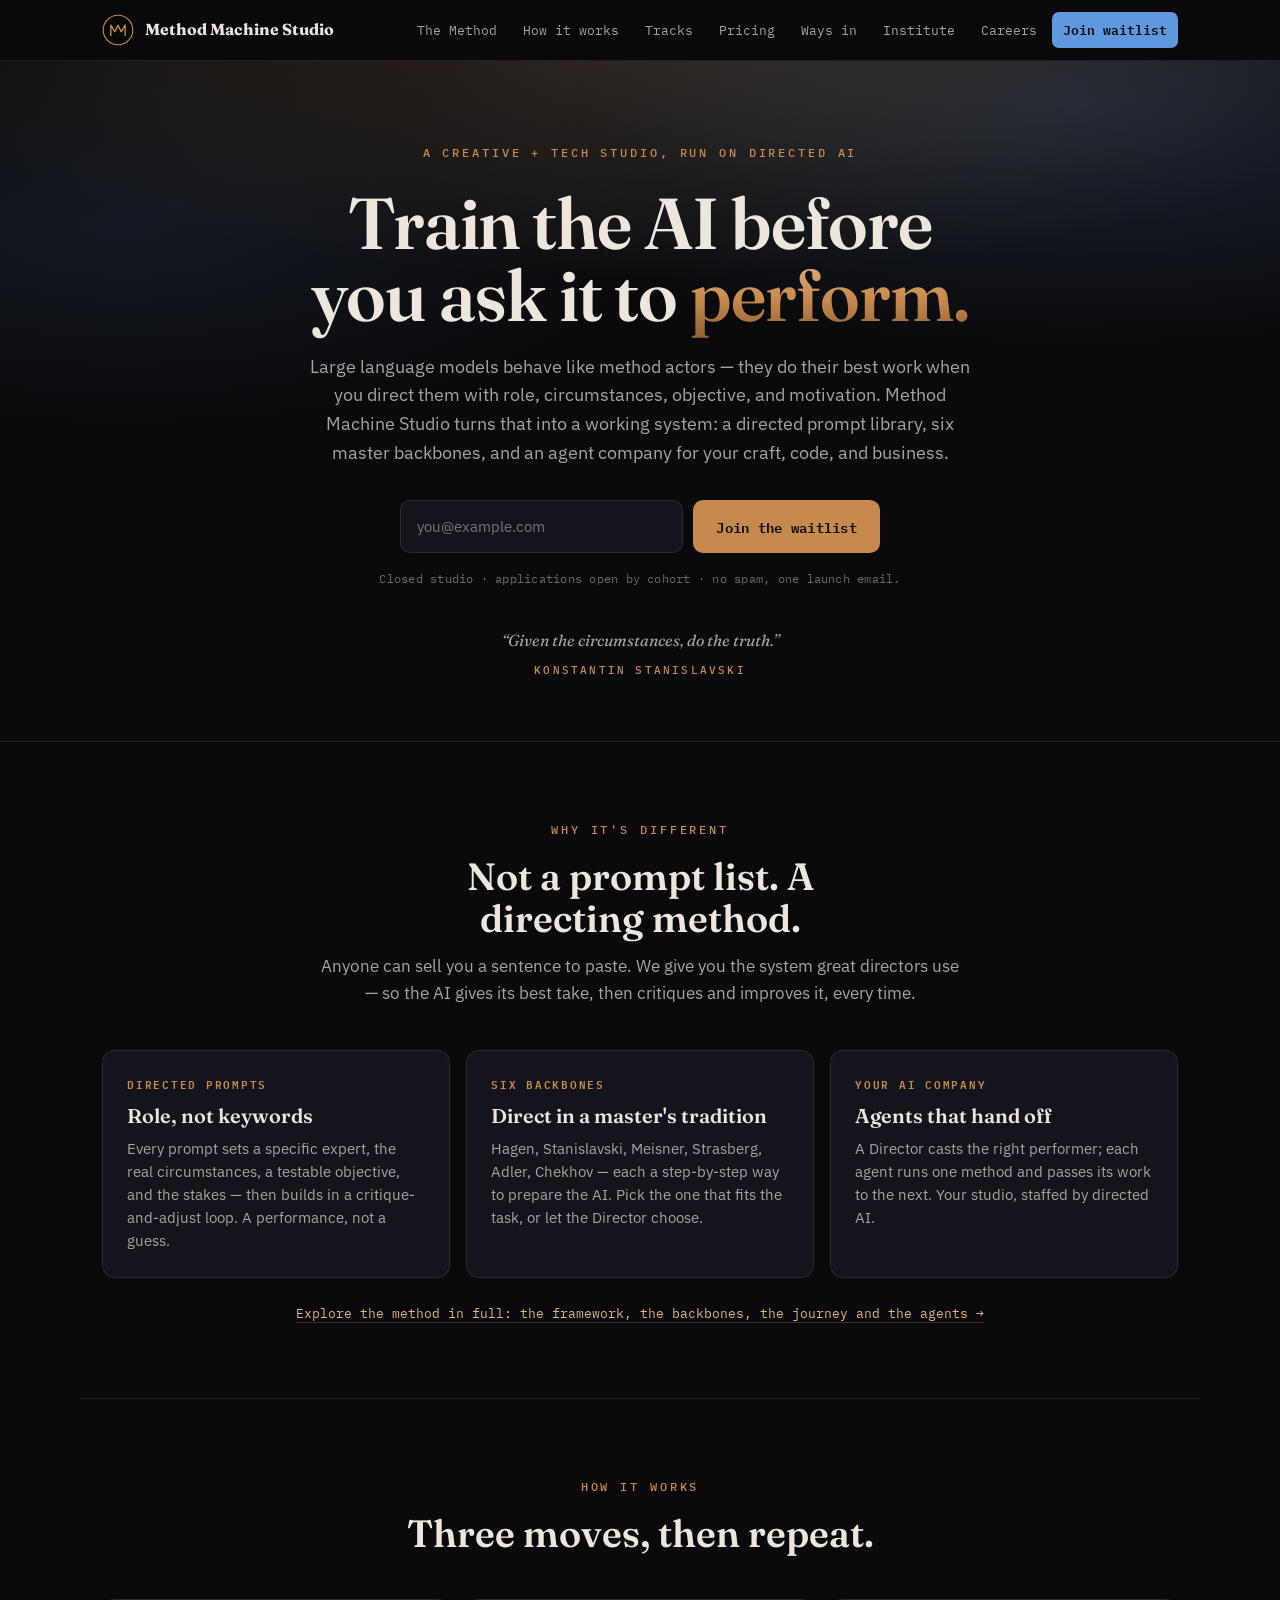
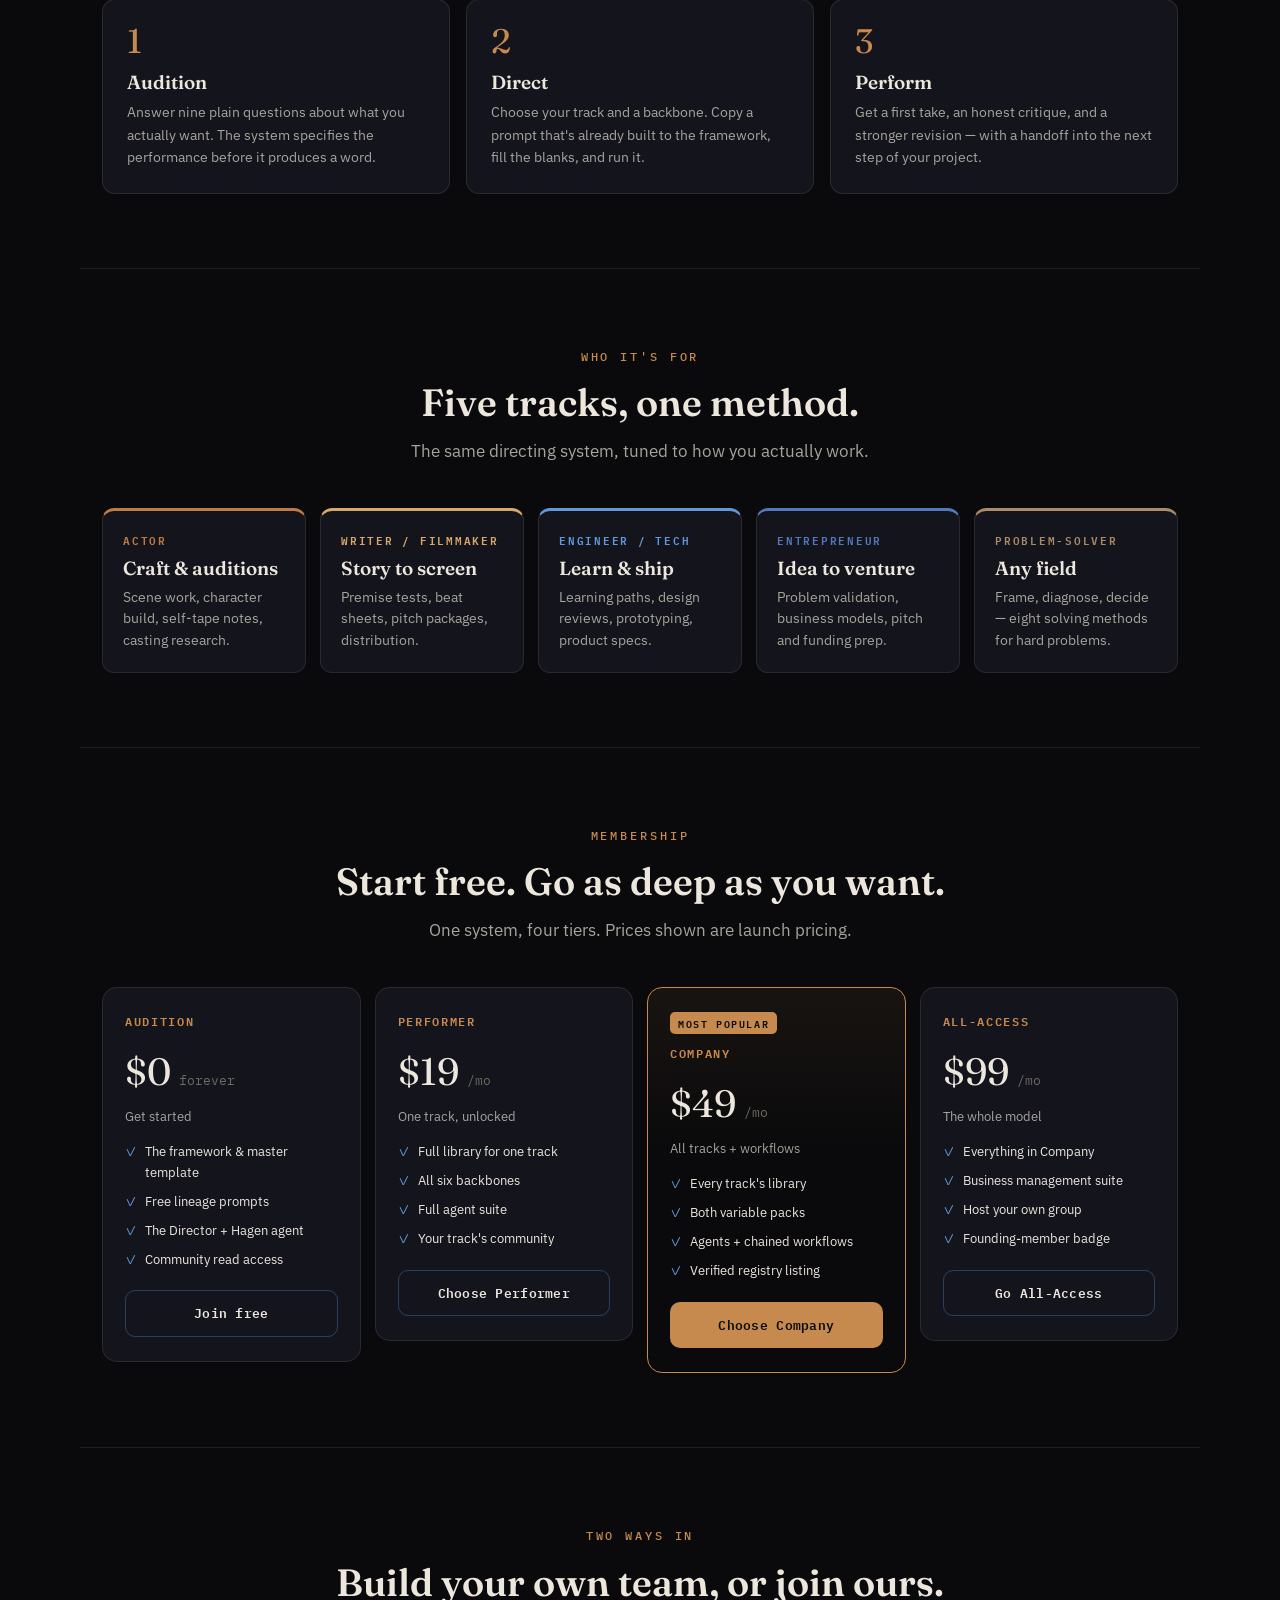
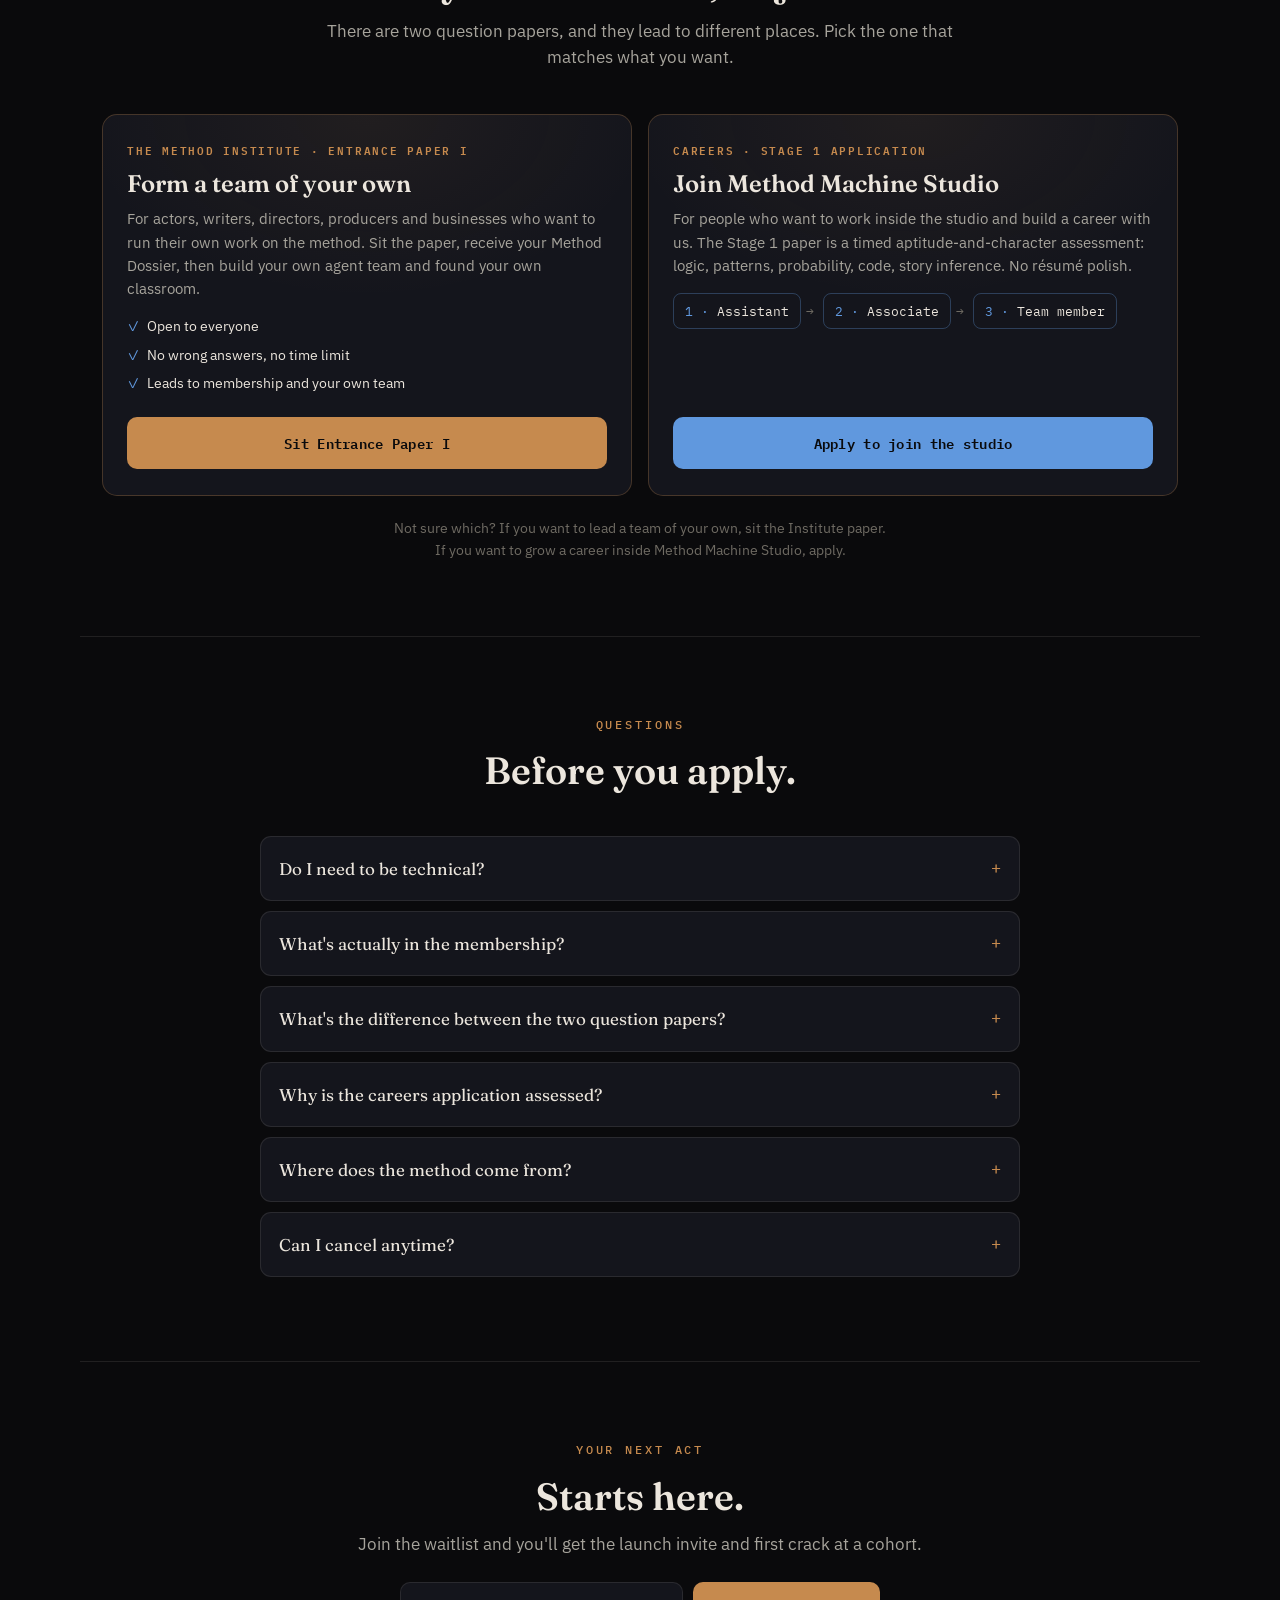
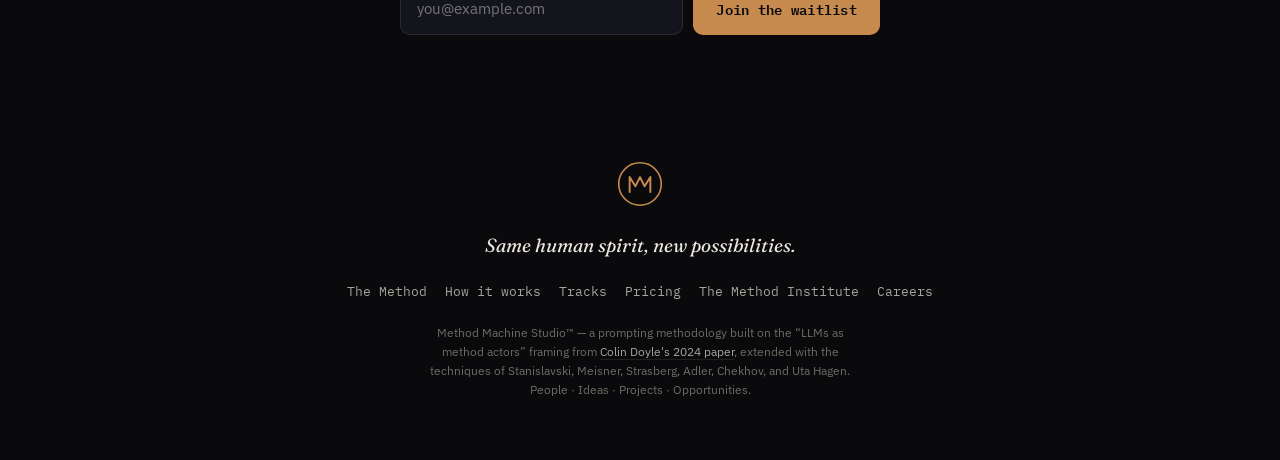
==== public/index.html @ 78d89b0a "Add The Method page with the full framework, backbones and agents New /method page brings over what " ====
<!doctype html>
<html lang="en">
<meta charset="utf-8">
<meta name="viewport" content="width=device-width, initial-scale=1">
<title>Method Machine Studio — Train the AI before you ask it to perform</title>
<meta name="description" content="A creative + tech studio run on directed AI. A directed prompt library, six master backbones, and an agent company for your craft, code, and business.">
<link rel="icon" href="/favicon.svg" type="image/svg+xml">
<link rel="manifest" href="/site.webmanifest">
<meta name="theme-color" content="#0a0a0c">
<meta property="og:type" content="website">
<meta property="og:title" content="Method Machine Studio">
<meta property="og:description" content="Train the AI before you ask it to perform.">
<meta name="twitter:card" content="summary_large_image">
<link rel="preconnect" href="https://fonts.googleapis.com">
<link rel="preconnect" href="https://fonts.gstatic.com" crossorigin>
<link rel="stylesheet" href="https://fonts.googleapis.com/css2?family=Fraunces:opsz,wght@9..144,400;9..144,500;9..144,600;9..144,700&family=IBM+Plex+Mono:wght@400;500;600&family=IBM+Plex+Sans:wght@400;500;600&display=swap">
<style>
  :root{
    --stage:#0a0a0c; --stage-2:#0f1016; --panel:#14151c; --panel-2:#1b1d26;
    --line:rgba(232,226,218,0.10); --line-brown:rgba(198,138,78,0.28);
    --blue:#6098de; --blue-hi:#a3c3ef; --blue-deep:#3f66aa; --line-blue:rgba(96,152,222,0.32);
    --ink:#ece6dd; --ink-dim:#a7a49c; --ink-faint:#6f6b63;
    --brown:#c68a4e; --brown-hi:#e2b681; --brown-deep:#8f5f34;
    --actor:#c17a45; --writer:#d8a86a; --engineer:#6098de; --founder:#5478bd; --solver:#a98a6a;
    --maxw:1120px;
    --f-disp:"Fraunces",Georgia,serif; --f-body:"IBM Plex Sans",system-ui,sans-serif; --f-mono:"IBM Plex Mono",ui-monospace,monospace;
    color-scheme:dark;
  }
  *{box-sizing:border-box}
  body{margin:0; background:var(--stage); color:var(--ink); font-family:var(--f-body); font-size:16px; line-height:1.6; -webkit-font-smoothing:antialiased}
  h1,h2,h3,h4{font-family:var(--f-disp); font-weight:600; margin:0; line-height:1.1; text-wrap:balance}
  p{margin:0}
  a{color:inherit; text-decoration:none}
  button{font-family:inherit; cursor:pointer}
  .mono{font-family:var(--f-mono)}
  .eyebrow{font-family:var(--f-mono); font-size:12px; letter-spacing:.24em; text-transform:uppercase; color:var(--brown); font-weight:500}
  ::selection{background:rgba(198,138,78,.32); color:#fff}
  :focus-visible{outline:2px solid var(--brown); outline-offset:3px; border-radius:4px}
  .wrap{max-width:var(--maxw); margin-inline:auto; padding-inline:22px}

  /* nav */
  header.nav{position:sticky; top:env(safe-area-inset-top,0px); z-index:50; background:rgba(10,10,12,.82); backdrop-filter:blur(12px); border-bottom:1px solid var(--line)}
  .nav-in{max-width:var(--maxw); margin-inline:auto; padding:12px 22px; display:flex; align-items:center; justify-content:space-between; gap:16px}
  .brand{display:flex; align-items:center; gap:11px}
  .mg{width:32px; height:32px; flex:none}
  .brand b{font-family:var(--f-disp); font-size:16px}
  nav.links{display:flex; gap:4px; align-items:center}
  nav.links a{font-family:var(--f-mono); font-size:12.5px; color:var(--ink-dim); padding:8px 11px; border-radius:7px}
  nav.links a:hover{color:var(--ink); background:rgba(236,231,221,.05)}
  nav.links a.cta{color:var(--stage); background:var(--blue); font-weight:600}
  nav.links a.cta:hover{background:var(--blue-hi)}
  .navtoggle{display:none; background:none; border:1px solid var(--line); color:var(--ink); border-radius:8px; padding:8px 10px; font-family:var(--f-mono); font-size:13px}

  /* hero */
  .hero{position:relative; overflow:hidden; border-bottom:1px solid var(--line)}
  .hero::before{content:""; position:absolute; inset:0; z-index:0; pointer-events:none;
    background:
      radial-gradient(120% 80% at 50% -12%, rgba(198,138,78,.22), transparent 55%),
      radial-gradient(90% 60% at 84% 6%, rgba(96,152,222,.18), transparent 60%),
      radial-gradient(70% 50% at 10% 24%, rgba(96,152,222,.10), transparent 60%);}
  .hero-in{position:relative; z-index:1; max-width:var(--maxw); margin-inline:auto; padding:78px 22px 62px; text-align:center}
  h1.title{font-size:clamp(38px,7vw,72px); font-weight:600; letter-spacing:-.015em; line-height:1.0}
  h1.title .g{color:var(--brown); background:linear-gradient(180deg,var(--brown-hi),var(--brown) 55%,var(--brown-deep)); -webkit-background-clip:text; background-clip:text; -webkit-text-fill-color:transparent}
  .hero p.lede{max-width:60ch; margin:22px auto 0; color:var(--ink-dim); font-size:18px}
  form.waitlist{display:flex; gap:10px; justify-content:center; flex-wrap:wrap; margin:32px auto 0; max-width:480px}
  form.waitlist input{flex:1; min-width:220px; background:var(--panel); border:1px solid var(--line); border-radius:10px; color:var(--ink); font-family:var(--f-body); font-size:15px; padding:14px 16px}
  form.waitlist input:focus{outline:none; border-color:var(--brown)}
  .btn{font-family:var(--f-mono); font-size:14px; letter-spacing:.02em; padding:14px 22px; border-radius:10px; font-weight:600; border:1px solid transparent; display:inline-flex; align-items:center; gap:8px; white-space:nowrap}
  .btn.primary{background:var(--brown); color:var(--stage)} .btn.primary:hover{background:var(--brown-hi)}
  .btn.blue{background:var(--blue); color:var(--stage)} .btn.blue:hover{background:var(--blue-hi)}
  .btn.ghost{border-color:var(--line-blue); color:var(--ink)} .btn.ghost:hover{background:rgba(96,152,222,.10); border-color:var(--blue)}
  .trust{font-family:var(--f-mono); font-size:12px; color:var(--ink-faint); margin-top:16px; letter-spacing:.02em}
  .quote{margin-top:40px; font-family:var(--f-disp); font-style:italic; color:var(--ink-dim); font-size:16px}
  .quote b{display:block; margin-top:8px; font-family:var(--f-mono); font-style:normal; font-size:11px; letter-spacing:.2em; text-transform:uppercase; color:var(--brown); font-weight:500}

  section{padding-block:74px; border-bottom:1px solid var(--line)}
  .sec-head{max-width:64ch; margin:0 auto 44px; text-align:center}
  .sec-head h2{font-size:clamp(27px,4.4vw,38px); margin-top:14px}
  .sec-head p{color:var(--ink-dim); margin-top:14px; font-size:16.5px}

  .three{display:grid; grid-template-columns:repeat(3,1fr); gap:16px}
  @media (max-width:760px){.three{grid-template-columns:1fr}}
  .vcard{background:var(--panel); border:1px solid var(--line); border-radius:13px; padding:24px}
  .vcard .k{font-family:var(--f-mono); font-size:11px; letter-spacing:.16em; text-transform:uppercase; color:var(--brown); font-weight:600}
  .vcard h3{font-size:20px; margin-top:12px}
  .vcard p{color:var(--ink-dim); font-size:14.5px; margin-top:10px}

  /* how it works */
  .steps{display:grid; grid-template-columns:repeat(3,1fr); gap:16px; counter-reset:s}
  @media (max-width:760px){.steps{grid-template-columns:1fr}}
  .step{counter-increment:s; background:var(--panel); border:1px solid var(--line); border-radius:13px; padding:24px; position:relative}
  .step::before{content:counter(s); font-family:var(--f-disp); font-size:34px; color:var(--brown); line-height:1}
  .step h3{font-size:19px; margin-top:12px}
  .step p{color:var(--ink-dim); font-size:14px; margin-top:8px}

  /* tracks */
  .tracks{display:grid; grid-template-columns:repeat(auto-fit,minmax(190px,1fr)); gap:14px}
  .track{background:var(--panel); border:1px solid var(--line); border-top:3px solid var(--tc); border-radius:12px; padding:20px}
  .track .tk{font-family:var(--f-mono); font-size:11px; letter-spacing:.16em; text-transform:uppercase; color:var(--tc); font-weight:600}
  .track h3{font-size:19px; margin-top:9px}
  .track p{font-size:13.5px; color:var(--ink-dim); margin-top:8px}

  /* pricing */
  .tiers{display:grid; grid-template-columns:repeat(auto-fit,minmax(220px,1fr)); gap:14px; align-items:start}
  .tier{background:var(--panel); border:1px solid var(--line); border-radius:15px; padding:24px 22px; display:flex; flex-direction:column}
  .tier.feat{border-color:var(--brown); background:linear-gradient(180deg,rgba(198,138,78,.08),transparent 42%)}
  .tier .tname{font-family:var(--f-mono); font-size:12px; letter-spacing:.14em; text-transform:uppercase; color:var(--brown); font-weight:600}
  .tier .price{font-family:var(--f-disp); font-size:38px; margin-top:10px}
  .tier .price small{font-family:var(--f-mono); font-size:13px; color:var(--ink-faint)}
  .tier .tsub{font-size:12.5px; color:var(--ink-dim); margin-top:4px}
  .tier ul{list-style:none; margin:16px 0 20px; padding:0; display:flex; flex-direction:column; gap:8px}
  .tier li{font-size:13px; padding-left:20px; position:relative} .tier li::before{content:"✓"; position:absolute; left:0; color:var(--blue)}
  .tier .btn{justify-content:center; margin-top:auto; width:100%; font-size:13px; padding:12px}
  .feat-flag{font-family:var(--f-mono); font-size:10px; letter-spacing:.16em; text-transform:uppercase; color:var(--stage); background:var(--brown); border-radius:5px; padding:3px 8px; align-self:flex-start; margin-bottom:10px; font-weight:600}

  /* apply gate */
  .gate{background:var(--stage-2); border:1px solid var(--line-brown); border-radius:16px; padding:40px 30px; text-align:center; background-image:radial-gradient(80% 120% at 50% 0%, rgba(198,138,78,.10), transparent 60%)}
  .gate h2{font-size:clamp(24px,4vw,32px)}
  .gate p{color:var(--ink-dim); margin:12px auto 0; max-width:56ch}
  .gate .row{display:flex; gap:12px; justify-content:center; flex-wrap:wrap; margin-top:24px}

  .more-link{text-align:center; margin-top:26px; font-family:var(--f-mono); font-size:13px}
  .more-link a{color:var(--brown-hi); border-bottom:1px solid var(--line-brown)}
  .more-link a:hover{color:var(--ink)}

  /* two ways in */
  .paths{display:grid; grid-template-columns:repeat(2,1fr); gap:16px}
  @media (max-width:760px){.paths{grid-template-columns:1fr}}
  .path{background:var(--panel); border:1px solid var(--line-brown); border-radius:15px; padding:26px 24px; display:flex; flex-direction:column; background-image:radial-gradient(90% 80% at 50% 0%, rgba(198,138,78,.07), transparent 60%)}
  .path .k{font-family:var(--f-mono); font-size:11px; letter-spacing:.16em; text-transform:uppercase; color:var(--brown); font-weight:600}
  .path h3{font-size:24px; margin-top:12px}
  .path p{color:var(--ink-dim); font-size:14.5px; margin-top:10px}
  .path .facts{list-style:none; margin:16px 0 22px; padding:0; display:flex; flex-direction:column; gap:7px}
  .path .facts li{font-size:13.5px; padding-left:20px; position:relative}
  .path .facts li::before{content:"✓"; position:absolute; left:0; color:var(--blue)}
  .path .ladder{list-style:none; margin:16px 0 22px; padding:0; display:flex; flex-wrap:wrap; gap:8px; align-items:center; counter-reset:l}
  .path .ladder li{counter-increment:l; font-family:var(--f-mono); font-size:12.5px; padding:7px 11px; border:1px solid var(--line-blue); border-radius:8px; color:var(--ink)}
  .path .ladder li::before{content:counter(l) " · "; color:var(--blue)}
  .path .ladder li + li{position:relative; margin-left:14px}
  .path .ladder li + li::after{content:"→"; position:absolute; left:-18px; top:50%; transform:translateY(-50%); color:var(--ink-faint)}
  .path .btn{justify-content:center; margin-top:auto}
  .paths-note{text-align:center; color:var(--ink-faint); font-size:13.5px; margin-top:22px; max-width:62ch; margin-inline:auto}

  /* faq */
  .faq{max-width:760px; margin-inline:auto}
  .faq details{border:1px solid var(--line); border-radius:11px; padding:4px 18px; margin-bottom:10px; background:var(--panel)}
  .faq summary{font-family:var(--f-disp); font-size:17px; padding:14px 0; cursor:pointer; list-style:none; display:flex; justify-content:space-between; align-items:center; gap:12px}
  .faq summary::-webkit-details-marker{display:none}
  .faq summary::after{content:"+"; color:var(--brown); font-family:var(--f-mono)}
  .faq details[open] summary::after{content:"–"}
  .faq details p{color:var(--ink-dim); font-size:14.5px; padding:0 0 16px}

  footer{padding:52px 22px 60px; text-align:center}
  .fmg{width:46px; height:46px; margin:0 auto 16px}
  footer .ftag{font-family:var(--f-disp); font-style:italic; font-size:19px}
  footer .fnav{display:flex; gap:18px; justify-content:center; flex-wrap:wrap; margin-top:20px; font-family:var(--f-mono); font-size:12.5px; color:var(--ink-dim)}
  footer .fine{color:var(--ink-faint); font-size:12px; margin-top:22px; max-width:64ch; margin-inline:auto; line-height:1.6}
  footer .fine a{color:var(--ink-dim); border-bottom:1px solid var(--line)}

  @media (max-width:820px){
    nav.links{position:fixed; top:0; right:0; height:100vh; height:100dvh; z-index:55; width:min(80vw,300px); flex-direction:column; align-items:stretch; background:var(--stage); padding:76px 20px 22px; gap:6px; overflow-y:auto; transform:translateX(100%); visibility:hidden; transition:transform .28s, visibility 0s .28s; border-left:1px solid var(--line)}
    nav.links.open{transform:none; visibility:visible; transition:transform .28s}
    nav.links a{padding:13px 14px; font-size:15px; border-bottom:1px solid var(--line)}
    .navtoggle{display:inline-block; position:relative; z-index:60}
  }
  .hp{position:absolute; left:-9999px; width:1px; height:1px; opacity:0}
  .wl-msg{width:100%; text-align:center; font-family:var(--f-mono); font-size:14px; color:var(--brown-hi)}
  @media (prefers-reduced-motion:reduce){*{transition:none!important}}
  html{scroll-behavior:smooth; overflow-x:clip} section[id]{scroll-margin-top:72px}
</style>

<svg width="0" height="0" style="position:absolute" aria-hidden="true"><defs>
  <symbol id="mg" viewBox="0 0 40 40"><circle cx="20" cy="20" r="18.5" fill="none" stroke="#c68a4e" stroke-width="1.4"/><path d="M11 27V14l5 8 4-8 4 8 5-8v13" fill="none" stroke="#c68a4e" stroke-width="1.7" stroke-linejoin="round" stroke-linecap="round"/></symbol>
</defs></svg>

<header class="nav">
  <div class="nav-in">
    <a class="brand" href="#top"><svg class="mg"><use href="#mg"/></svg><b>Method Machine Studio</b></a>
    <button class="navtoggle" aria-expanded="false" aria-controls="links">Menu</button>
    <nav class="links" id="links">
      <a href="/method">The Method</a>
      <a href="#how">How it works</a>
      <a href="#tracks">Tracks</a>
      <a href="#pricing">Pricing</a>
      <a href="#apply">Ways in</a>
      <a href="/institute">Institute</a>
      <a href="apply.html">Careers</a>
      <a href="#top" class="cta">Join waitlist</a>
    </nav>
  </div>
</header>

<main id="top">
  <div class="hero">
    <div class="hero-in">
      <span class="eyebrow">A creative + tech studio, run on directed AI</span>
      <h1 class="title" style="margin-top:22px">Train the AI before<br>you ask it to <span class="g">perform.</span></h1>
      <p class="lede">Large language models behave like method actors — they do their best work when you direct them with role, circumstances, objective, and motivation. Method Machine Studio turns that into a working system: a directed prompt library, six master backbones, and an agent company for your craft, code, and business.</p>
      <form class="waitlist" id="waitlist" novalidate>
        <input type="text" name="website" class="hp" tabindex="-1" autocomplete="off" aria-hidden="true">
        <input type="email" id="email" placeholder="you@example.com" aria-label="Email address" autocomplete="email" required>
        <button class="btn primary" type="submit">Join the waitlist</button>
      </form>
      <p class="trust" id="trust">Closed studio · applications open by cohort · no spam, one launch email.</p>
      <p class="quote">“Given the circumstances, do the truth.”<b>Konstantin Stanislavski</b></p>
    </div>
  </div>

  <!-- premise -->
  <section id="why" class="wrap">
    <div class="sec-head">
      <span class="eyebrow">Why it's different</span>
      <h2>Not a prompt list. A directing method.</h2>
      <p>Anyone can sell you a sentence to paste. We give you the system great directors use — so the AI gives its best take, then critiques and improves it, every time.</p>
    </div>
    <div class="three">
      <div class="vcard"><div class="k">Directed prompts</div><h3>Role, not keywords</h3><p>Every prompt sets a specific expert, the real circumstances, a testable objective, and the stakes — then builds in a critique-and-adjust loop. A performance, not a guess.</p></div>
      <div class="vcard"><div class="k">Six backbones</div><h3>Direct in a master's tradition</h3><p>Hagen, Stanislavski, Meisner, Strasberg, Adler, Chekhov — each a step-by-step way to prepare the AI. Pick the one that fits the task, or let the Director choose.</p></div>
      <div class="vcard"><div class="k">Your AI company</div><h3>Agents that hand off</h3><p>A Director casts the right performer; each agent runs one method and passes its work to the next. Your studio, staffed by directed AI.</p></div>
    </div>
    <p class="more-link"><a href="/method">Explore the method in full: the framework, the backbones, the journey and the agents →</a></p>
  </section>

  <!-- how -->
  <section id="how" class="wrap">
    <div class="sec-head"><span class="eyebrow">How it works</span><h2>Three moves, then repeat.</h2></div>
    <div class="steps">
      <div class="step"><h3>Audition</h3><p>Answer nine plain questions about what you actually want. The system specifies the performance before it produces a word.</p></div>
      <div class="step"><h3>Direct</h3><p>Choose your track and a backbone. Copy a prompt that's already built to the framework, fill the blanks, and run it.</p></div>
      <div class="step"><h3>Perform</h3><p>Get a first take, an honest critique, and a stronger revision — with a handoff into the next step of your project.</p></div>
    </div>
  </section>

  <!-- tracks -->
  <section id="tracks" class="wrap">
    <div class="sec-head"><span class="eyebrow">Who it's for</span><h2>Five tracks, one method.</h2><p>The same directing system, tuned to how you actually work.</p></div>
    <div class="tracks">
      <div class="track" style="--tc:var(--actor)"><div class="tk">Actor</div><h3>Craft &amp; auditions</h3><p>Scene work, character build, self-tape notes, casting research.</p></div>
      <div class="track" style="--tc:var(--writer)"><div class="tk">Writer / Filmmaker</div><h3>Story to screen</h3><p>Premise tests, beat sheets, pitch packages, distribution.</p></div>
      <div class="track" style="--tc:var(--engineer)"><div class="tk">Engineer / Tech</div><h3>Learn &amp; ship</h3><p>Learning paths, design reviews, prototyping, product specs.</p></div>
      <div class="track" style="--tc:var(--founder)"><div class="tk">Entrepreneur</div><h3>Idea to venture</h3><p>Problem validation, business models, pitch and funding prep.</p></div>
      <div class="track" style="--tc:var(--solver)"><div class="tk">Problem-Solver</div><h3>Any field</h3><p>Frame, diagnose, decide — eight solving methods for hard problems.</p></div>
    </div>
  </section>

  <!-- pricing -->
  <section id="pricing" class="wrap">
    <div class="sec-head"><span class="eyebrow">Membership</span><h2>Start free. Go as deep as you want.</h2><p>One system, four tiers. Prices shown are launch pricing.</p></div>
    <div class="tiers">
      <div class="tier"><div class="tname">Audition</div><div class="price">$0 <small>forever</small></div><div class="tsub">Get started</div>
        <ul><li>The framework &amp; master template</li><li>Free lineage prompts</li><li>The Director + Hagen agent</li><li>Community read access</li></ul>
        <a class="btn ghost" href="#top">Join free</a></div>
      <div class="tier"><div class="tname">Performer</div><div class="price">$19 <small>/mo</small></div><div class="tsub">One track, unlocked</div>
        <ul><li>Full library for one track</li><li>All six backbones</li><li>Full agent suite</li><li>Your track's community</li></ul>
        <a class="btn ghost" href="#top">Choose Performer</a></div>
      <div class="tier feat"><span class="feat-flag">Most popular</span><div class="tname">Company</div><div class="price">$49 <small>/mo</small></div><div class="tsub">All tracks + workflows</div>
        <ul><li>Every track's library</li><li>Both variable packs</li><li>Agents + chained workflows</li><li>Verified registry listing</li></ul>
        <a class="btn primary" href="#top">Choose Company</a></div>
      <div class="tier"><div class="tname">All-Access</div><div class="price">$99 <small>/mo</small></div><div class="tsub">The whole model</div>
        <ul><li>Everything in Company</li><li>Business management suite</li><li>Host your own group</li><li>Founding-member badge</li></ul>
        <a class="btn ghost" href="#top">Go All-Access</a></div>
    </div>
  </section>

  <!-- two ways in -->
  <section id="apply" class="wrap">
    <div class="sec-head">
      <span class="eyebrow">Two ways in</span>
      <h2>Build your own team, or join ours.</h2>
      <p>There are two question papers, and they lead to different places. Pick the one that matches what you want.</p>
    </div>
    <div class="paths">
      <div class="path">
        <div class="k">The Method Institute · Entrance Paper I</div>
        <h3>Form a team of your own</h3>
        <p>For actors, writers, directors, producers and businesses who want to run their own work on the method. Sit the paper, receive your Method Dossier, then build your own agent team and found your own classroom.</p>
        <ul class="facts"><li>Open to everyone</li><li>No wrong answers, no time limit</li><li>Leads to membership and your own team</li></ul>
        <a class="btn primary" href="/institute">Sit Entrance Paper I</a>
      </div>
      <div class="path">
        <div class="k">Careers · Stage 1 Application</div>
        <h3>Join Method Machine Studio</h3>
        <p>For people who want to work inside the studio and build a career with us. The Stage 1 paper is a timed aptitude-and-character assessment: logic, patterns, probability, code, story inference. No résumé polish.</p>
        <ol class="ladder"><li>Assistant</li><li>Associate</li><li>Team member</li></ol>
        <a class="btn blue" href="apply.html">Apply to join the studio</a>
      </div>
    </div>
    <p class="paths-note">Not sure which? If you want to lead a team of your own, sit the Institute paper. If you want to grow a career inside Method Machine Studio, apply.</p>
  </section>

  <!-- faq -->
  <section id="faq" class="wrap">
    <div class="sec-head"><span class="eyebrow">Questions</span><h2>Before you apply.</h2></div>
    <div class="faq">
      <details><summary>Do I need to be technical?</summary><p>No. The method is a directing procedure — nine plain questions and a set of backbones. Engineers, actors, writers, founders, and problem-solvers each get a track tuned to their work.</p></details>
      <details><summary>What's actually in the membership?</summary><p>A directed prompt library for your track, six master backbones, an agent suite that chains into workflows, a community, and — on higher tiers — a verified member registry and business tools.</p></details>
      <details><summary>What's the difference between the two question papers?</summary><p>Entrance Paper I at The Method Institute is for forming a team of your own: it builds your Method Dossier and leads to membership, your own agent team and your own classroom. The Stage 1 application is for joining Method Machine Studio itself: you start as an Assistant, grow to Associate, then join the team, with a career path with us.</p></details>
      <details><summary>Why is the careers application assessed?</summary><p>People who join the studio work on real productions with us. Stage 1 measures reasoning and character, not polish, so every Assistant starts from the same fair bar.</p></details>
      <details><summary>Where does the method come from?</summary><p>The “LLMs as method actors” framing comes from Colin Doyle's 2024 paper. We extend it with the step-by-step techniques of Stanislavski, Meisner, Strasberg, Adler, Chekhov, and Uta Hagen.</p></details>
      <details><summary>Can I cancel anytime?</summary><p>Yes. Membership is month-to-month (or annual for two months free). Your free-tier access remains.</p></details>
    </div>
  </section>

  <!-- final cta -->
  <section class="wrap" style="border-bottom:none">
    <div class="sec-head" style="margin-bottom:24px"><span class="eyebrow">Your next act</span><h2>Starts here.</h2><p>Join the waitlist and you'll get the launch invite and first crack at a cohort.</p></div>
    <form class="waitlist" id="waitlist2" novalidate style="margin-top:0">
      <input type="text" name="website" class="hp" tabindex="-1" autocomplete="off" aria-hidden="true">
      <input type="email" id="email2" placeholder="you@example.com" aria-label="Email address" autocomplete="email" required>
      <button class="btn primary" type="submit">Join the waitlist</button>
    </form>
  </section>
</main>

<footer>
  <svg class="fmg"><use href="#mg"/></svg>
  <p class="ftag">Same human spirit, new possibilities.</p>
  <div class="fnav"><a href="/method">The Method</a><a href="#how">How it works</a><a href="#tracks">Tracks</a><a href="#pricing">Pricing</a><a href="/institute">The Method Institute</a><a href="apply.html">Careers</a></div>
  <p class="fine">Method Machine Studio™ — a prompting methodology built on the “LLMs as method actors” framing from <a href="https://arxiv.org/abs/2411.05778" target="_blank" rel="noopener">Colin Doyle's 2024 paper</a>, extended with the techniques of Stanislavski, Meisner, Strasberg, Adler, Chekhov, and Uta Hagen. People · Ideas · Projects · Opportunities.</p>
</footer>

<script>
(function(){
  "use strict";
  var tog=document.querySelector(".navtoggle"), links=document.getElementById("links");
  tog.addEventListener("click",function(){var o=links.classList.toggle("open"); tog.setAttribute("aria-expanded",o?"true":"false"); tog.textContent=o?"Close":"Menu";});
  links.addEventListener("click",function(e){ if(e.target.tagName==="A" && links.classList.contains("open")){links.classList.remove("open"); tog.textContent="Menu"; tog.setAttribute("aria-expanded","false");} });

  function handle(formId, inputId){
    var f=document.getElementById(formId); if(!f) return;
    f.addEventListener("submit",function(e){
      e.preventDefault();
      var v=document.getElementById(inputId).value.trim();
      var ok=/^[^\s@]+@[^\s@]+\.[^\s@]+$/.test(v);
      var t=document.getElementById("trust");
      if(!ok){ if(t){t.textContent="Enter a valid email to join the waitlist."; t.style.color="var(--brown-hi)";} document.getElementById(inputId).focus(); return; }
      var btn=f.querySelector("button"), hp=f.querySelector(".hp");
      btn.disabled=true; btn.textContent="Joining…";
      function done(ok){
        if(ok){
          f.innerHTML='<div class="wl-msg">✓ You\'re on the list — watch your inbox for the launch invite.</div>';
          if(t){ t.textContent="Thanks. We'll only email you about the launch."; t.style.color="var(--ink-faint)"; }
        } else {
          btn.disabled=false; btn.textContent="Join the waitlist";
          if(t){ t.textContent="We couldn't reach the server — your email wasn't saved. Please try again."; t.style.color="var(--brown-hi)"; }
        }
      }
      // POST to submit.php on the host (see README). It appends to a private CSV and emails the owner.
      fetch("submit.php",{method:"POST",headers:{"Content-Type":"application/x-www-form-urlencoded","Accept":"application/json"},
        body:new URLSearchParams({type:"waitlist",email:v,website:hp?hp.value:"",page:location.pathname}).toString()})
        .then(function(r){return r.ok?r.json():{ok:false};})
        .then(function(j){done(!!(j&&j.ok));})
        .catch(function(){done(false);});
    });
  }
  handle("waitlist","email"); handle("waitlist2","email2");
})();
</script>
</html>
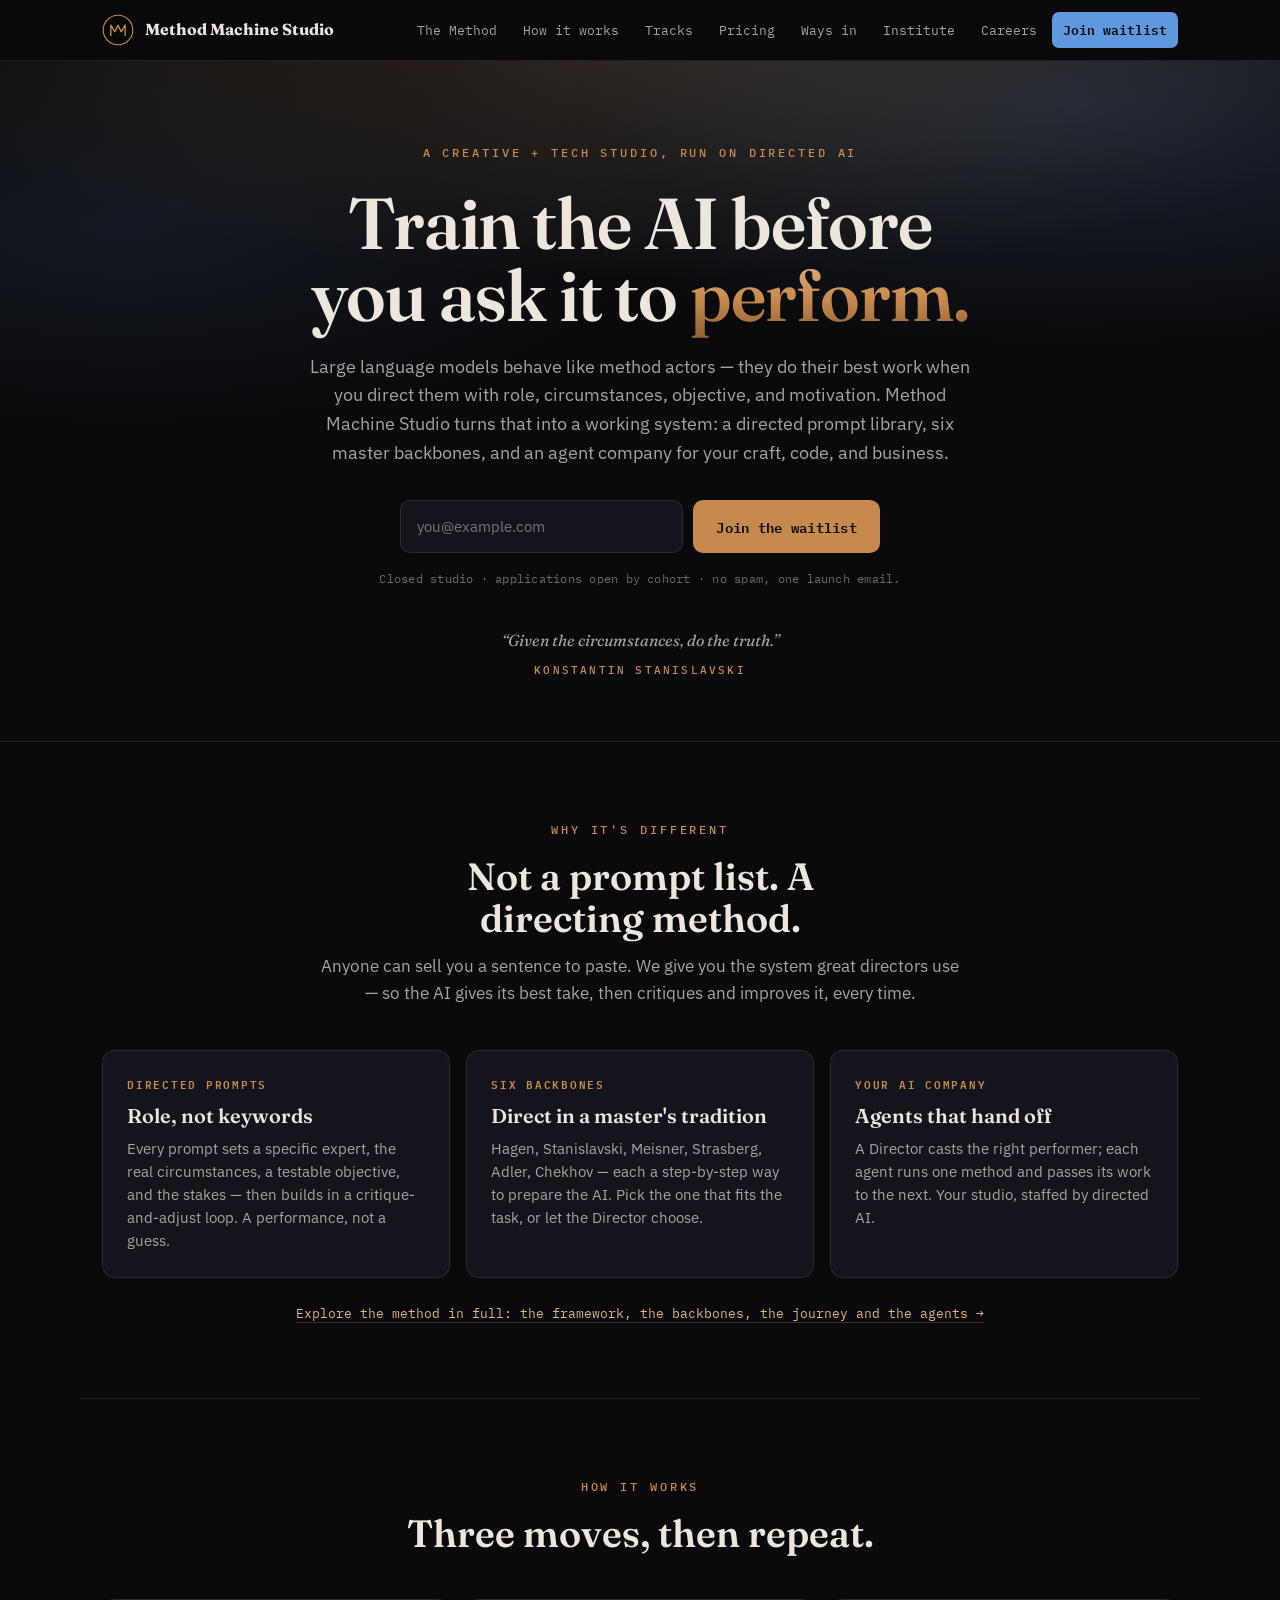
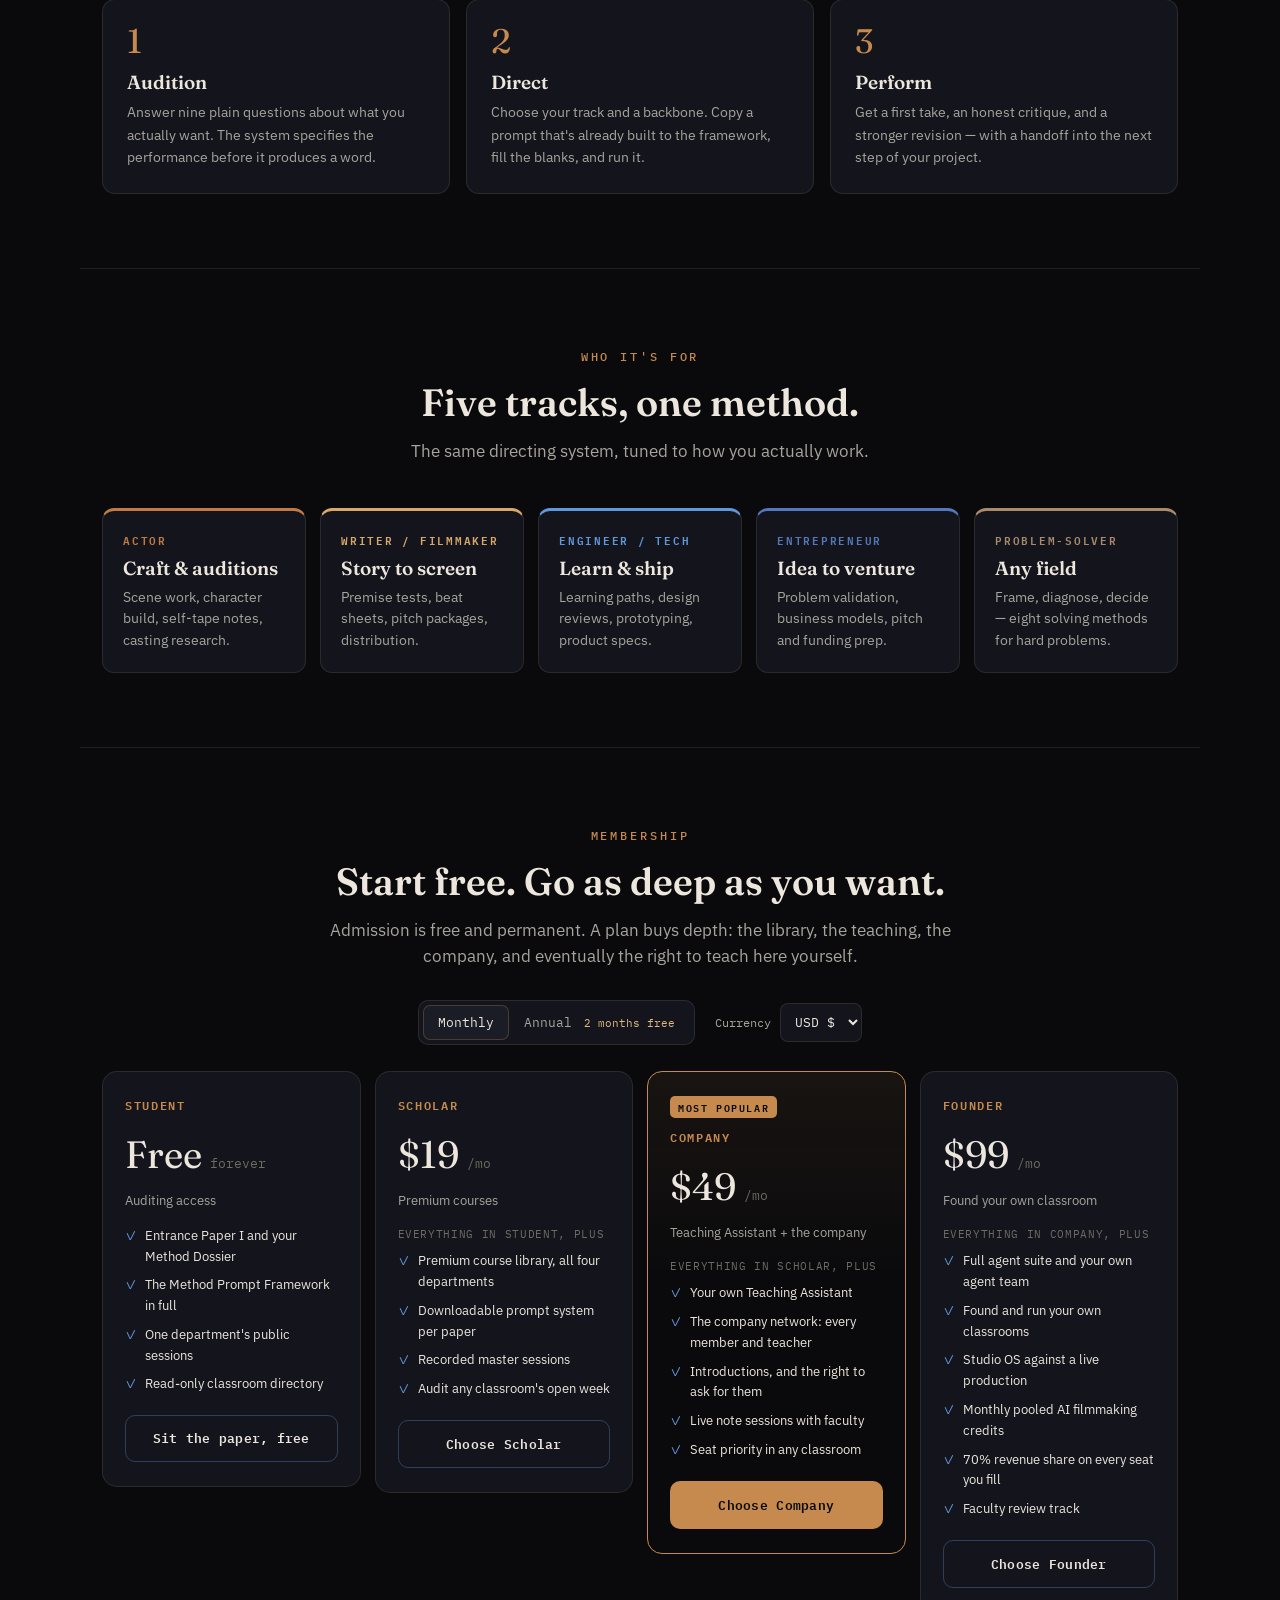
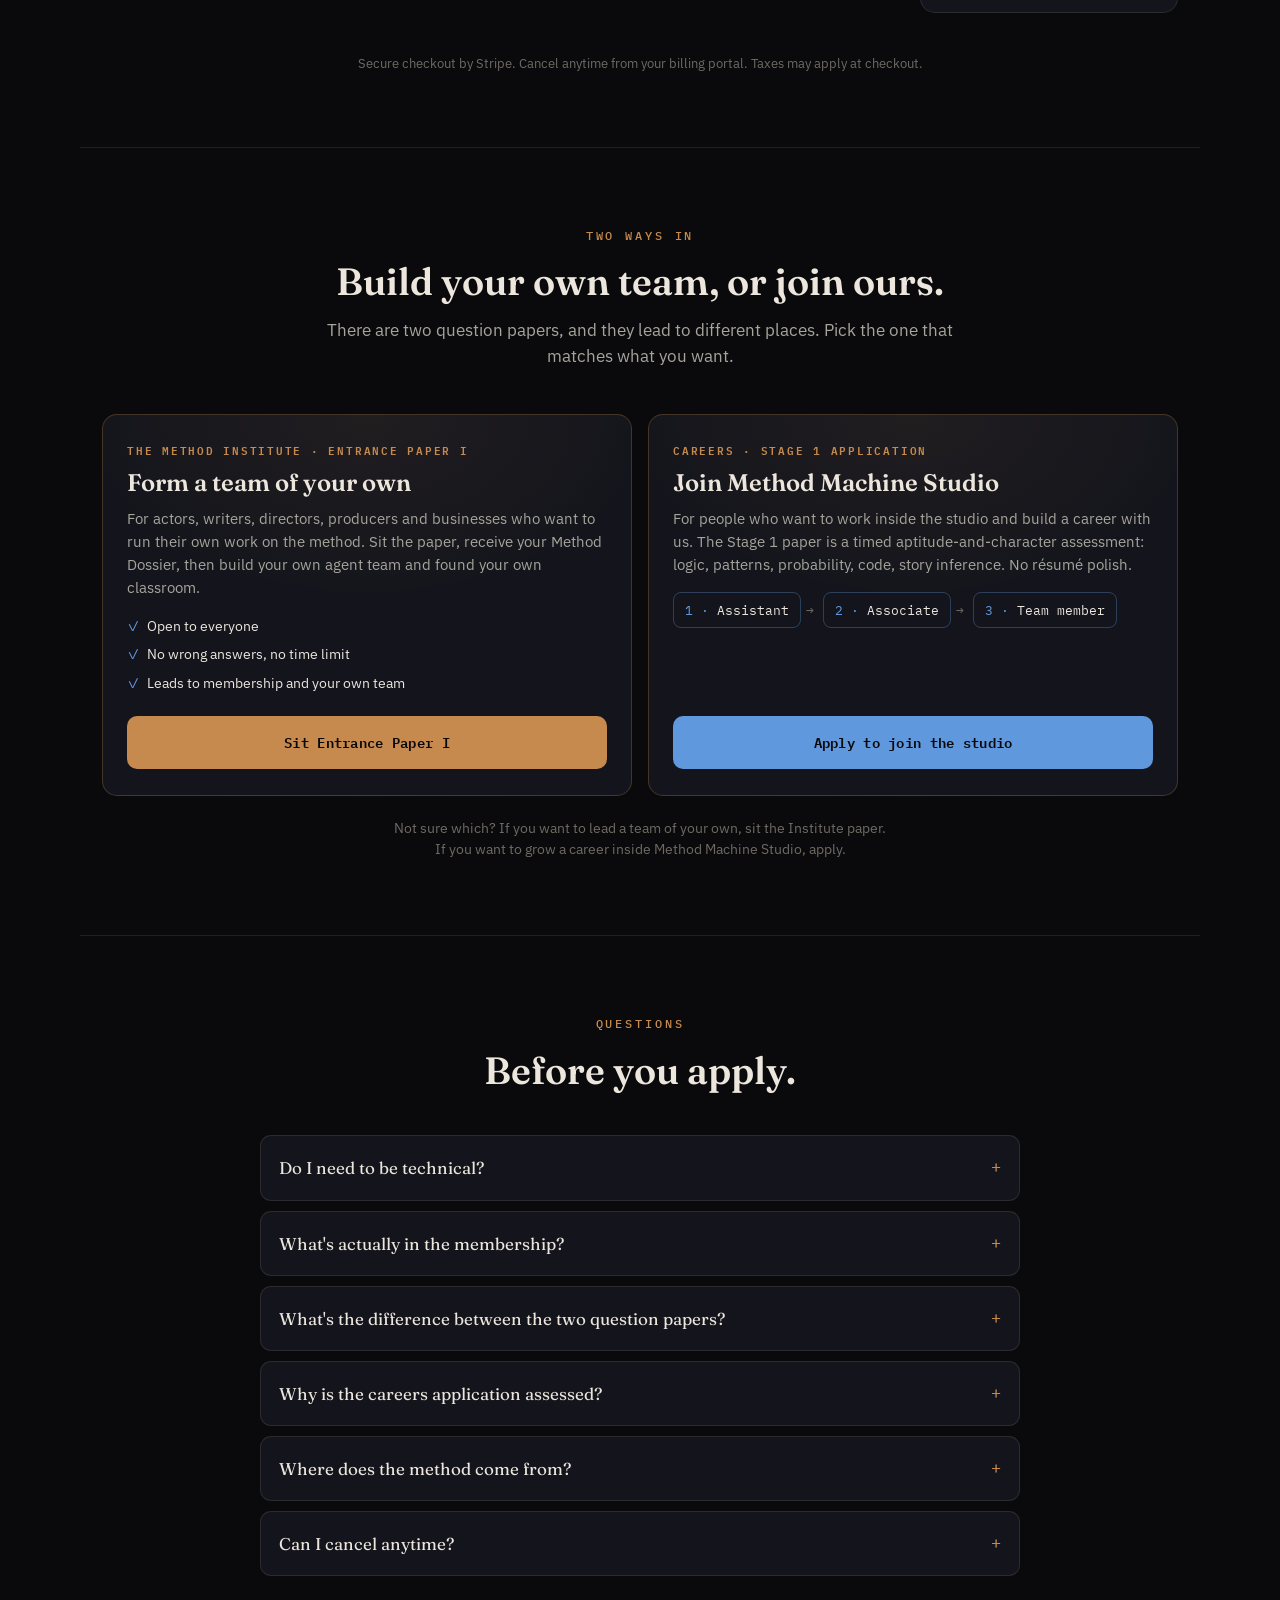
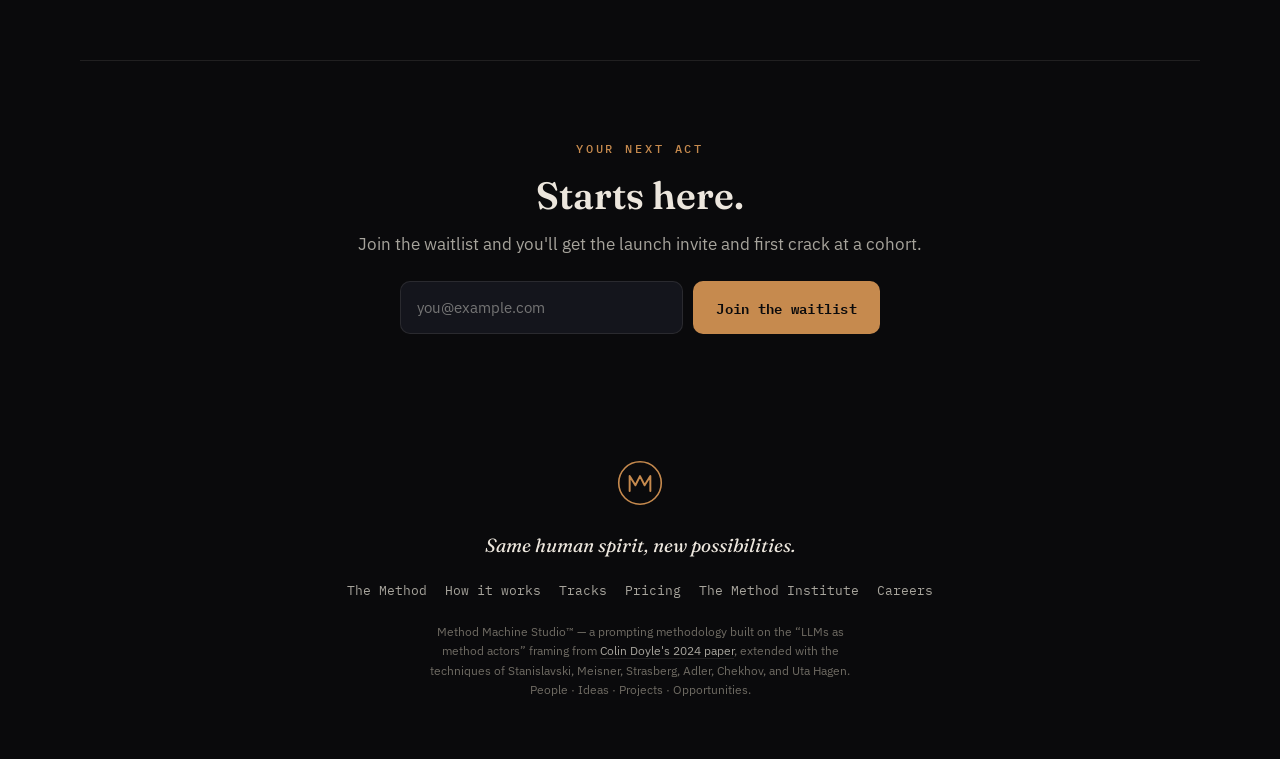
==== commit adc4cc4f: "Accept payments with Stripe for the Institute plans Adds Stripe Checkout subscriptions for Scholar, " ====
--- a/public/index.html
+++ b/public/index.html
@@ -111,6 +111,19 @@
   .tier ul{list-style:none; margin:16px 0 20px; padding:0; display:flex; flex-direction:column; gap:8px}
   .tier li{font-size:13px; padding-left:20px; position:relative} .tier li::before{content:"✓"; position:absolute; left:0; color:var(--blue)}
   .tier .btn{justify-content:center; margin-top:auto; width:100%; font-size:13px; padding:12px}
+  .tier li.inherit{padding-left:0; color:var(--ink-faint); font-family:var(--f-mono); font-size:11px; letter-spacing:.06em; text-transform:uppercase} .tier li.inherit::before{content:none}
+  .tier button.btn{cursor:pointer; font-family:var(--f-mono)}
+  .tier button.btn.ghost{background:transparent; color:var(--ink)} .tier button.btn.ghost:hover{background:rgba(96,152,222,.10)}
+  .tier button.btn:disabled{opacity:.6; cursor:progress}
+  .pay-controls{display:flex; flex-wrap:wrap; gap:14px 20px; align-items:center; justify-content:center; margin:-14px 0 26px}
+  .seg{display:inline-flex; background:var(--panel); border:1px solid var(--line); border-radius:10px; padding:4px}
+  .seg button{background:none; border:0; color:var(--ink-dim); font-family:var(--f-mono); font-size:13px; padding:9px 15px; border-radius:7px}
+  .seg button span{font-size:10.5px; color:var(--brown-hi); margin-left:4px}
+  .seg button[aria-pressed="true"]{background:var(--panel-2); color:var(--ink); box-shadow:inset 0 0 0 1px var(--line-brown)}
+  .cur{font-family:var(--f-mono); font-size:12px; color:var(--ink-dim); display:inline-flex; gap:9px; align-items:center}
+  .cur select{background:var(--panel); color:var(--ink); border:1px solid var(--line); border-radius:8px; padding:9px 10px; font-family:var(--f-mono); font-size:13px}
+  .pay-msg{text-align:center; margin-top:18px; font-family:var(--f-mono); font-size:13px; color:var(--brown-hi); min-height:1.2em}
+  .pay-fine{text-align:center; margin-top:6px; font-size:12.5px; color:var(--ink-faint)}
   .feat-flag{font-family:var(--f-mono); font-size:10px; letter-spacing:.16em; text-transform:uppercase; color:var(--stage); background:var(--brown); border-radius:5px; padding:3px 8px; align-self:flex-start; margin-bottom:10px; font-weight:600}
 
   /* apply gate */
@@ -245,21 +258,32 @@
 
   <!-- pricing -->
   <section id="pricing" class="wrap">
-    <div class="sec-head"><span class="eyebrow">Membership</span><h2>Start free. Go as deep as you want.</h2><p>One system, four tiers. Prices shown are launch pricing.</p></div>
+    <div class="sec-head"><span class="eyebrow">Membership</span><h2>Start free. Go as deep as you want.</h2><p>Admission is free and permanent. A plan buys depth: the library, the teaching, the company, and eventually the right to teach here yourself.</p></div>
+    <div class="pay-controls">
+      <div class="seg" role="group" aria-label="Billing period">
+        <button type="button" data-interval="month" aria-pressed="true">Monthly</button>
+        <button type="button" data-interval="year" aria-pressed="false">Annual <span>2 months free</span></button>
+      </div>
+      <label class="cur">Currency
+        <select id="currency" aria-label="Currency"><option value="usd">USD $</option><option value="eur">EUR €</option><option value="gbp">GBP £</option><option value="inr">INR ₹</option></select>
+      </label>
+    </div>
     <div class="tiers">
-      <div class="tier"><div class="tname">Audition</div><div class="price">$0 <small>forever</small></div><div class="tsub">Get started</div>
-        <ul><li>The framework &amp; master template</li><li>Free lineage prompts</li><li>The Director + Hagen agent</li><li>Community read access</li></ul>
-        <a class="btn ghost" href="#top">Join free</a></div>
-      <div class="tier"><div class="tname">Performer</div><div class="price">$19 <small>/mo</small></div><div class="tsub">One track, unlocked</div>
-        <ul><li>Full library for one track</li><li>All six backbones</li><li>Full agent suite</li><li>Your track's community</li></ul>
-        <a class="btn ghost" href="#top">Choose Performer</a></div>
-      <div class="tier feat"><span class="feat-flag">Most popular</span><div class="tname">Company</div><div class="price">$49 <small>/mo</small></div><div class="tsub">All tracks + workflows</div>
-        <ul><li>Every track's library</li><li>Both variable packs</li><li>Agents + chained workflows</li><li>Verified registry listing</li></ul>
-        <a class="btn primary" href="#top">Choose Company</a></div>
-      <div class="tier"><div class="tname">All-Access</div><div class="price">$99 <small>/mo</small></div><div class="tsub">The whole model</div>
-        <ul><li>Everything in Company</li><li>Business management suite</li><li>Host your own group</li><li>Founding-member badge</li></ul>
-        <a class="btn ghost" href="#top">Go All-Access</a></div>
-    </div>
+      <div class="tier"><div class="tname">Student</div><div class="price">Free <small>forever</small></div><div class="tsub">Auditing access</div>
+        <ul><li>Entrance Paper I and your Method Dossier</li><li>The Method Prompt Framework in full</li><li>One department's public sessions</li><li>Read-only classroom directory</li></ul>
+        <a class="btn ghost" href="/institute">Sit the paper, free</a></div>
+      <div class="tier"><div class="tname">Scholar</div><div class="price" data-plan="scholar">$19 <small>/mo</small></div><div class="tsub" data-note="scholar">Premium courses</div>
+        <ul><li class="inherit">Everything in Student, plus</li><li>Premium course library, all four departments</li><li>Downloadable prompt system per paper</li><li>Recorded master sessions</li><li>Audit any classroom's open week</li></ul>
+        <button class="btn ghost" type="button" data-buy="scholar">Choose Scholar</button></div>
+      <div class="tier feat"><span class="feat-flag">Most popular</span><div class="tname">Company</div><div class="price" data-plan="company">$49 <small>/mo</small></div><div class="tsub" data-note="company">Teaching Assistant + the company</div>
+        <ul><li class="inherit">Everything in Scholar, plus</li><li>Your own Teaching Assistant</li><li>The company network: every member and teacher</li><li>Introductions, and the right to ask for them</li><li>Live note sessions with faculty</li><li>Seat priority in any classroom</li></ul>
+        <button class="btn primary" type="button" data-buy="company">Choose Company</button></div>
+      <div class="tier"><div class="tname">Founder</div><div class="price" data-plan="founder">$99 <small>/mo</small></div><div class="tsub" data-note="founder">Found your own classroom</div>
+        <ul><li class="inherit">Everything in Company, plus</li><li>Full agent suite and your own agent team</li><li>Found and run your own classrooms</li><li>Studio OS against a live production</li><li>Monthly pooled AI filmmaking credits</li><li>70% revenue share on every seat you fill</li><li>Faculty review track</li></ul>
+        <button class="btn ghost" type="button" data-buy="founder">Choose Founder</button></div>
+    </div>
+    <p class="pay-msg" id="payMsg" role="status" aria-live="polite"></p>
+    <p class="pay-fine">Secure checkout by Stripe. Cancel anytime from your billing portal. Taxes may apply at checkout.</p>
   </section>
 
   <!-- two ways in -->
@@ -356,4 +380,32 @@
   handle("waitlist","email"); handle("waitlist2","email2");
 })();
 </script>
+
+<script src="/checkout.js"></script>
+<script>
+(function(){
+  "use strict";
+  var MMS=window.MMS; if(!MMS) return;
+  var sel=document.getElementById("currency"), msg=document.getElementById("payMsg");
+  function paint(){
+    sel.value=MMS.currency;
+    document.querySelectorAll(".seg button").forEach(function(b){ b.setAttribute("aria-pressed", b.dataset.interval===MMS.interval?"true":"false"); });
+    document.querySelectorAll(".price[data-plan]").forEach(function(el){
+      var p=MMS.price(el.dataset.plan); if(!p) return;
+      el.innerHTML=MMS.format(p.amount)+' <small>'+(MMS.interval==="year"?"/yr":"/mo")+'</small>';
+      var note=document.querySelector('[data-note="'+el.dataset.plan+'"]');
+      if(note){ if(!note.dataset.base) note.dataset.base=note.textContent; note.textContent = MMS.interval==="year" ? "≈ "+MMS.format(Math.round(p.amount/12))+"/mo · 2 months free" : note.dataset.base; }
+    });
+  }
+  MMS.onChange(paint); paint(); MMS.load();
+  sel.addEventListener("change", function(){ MMS.setCurrency(sel.value); });
+  document.querySelectorAll(".seg button").forEach(function(b){ b.addEventListener("click", function(){ MMS.setInterval(b.dataset.interval); }); });
+  document.querySelectorAll("[data-buy]").forEach(function(b){
+    b.addEventListener("click", function(){
+      var label=b.textContent; b.disabled=true; b.textContent="Opening checkout…"; msg.textContent="";
+      MMS.start(b.dataset.buy).then(function(err){ if(err){ msg.textContent=err; b.disabled=false; b.textContent=label; } });
+    });
+  });
+})();
+</script>
 </html>
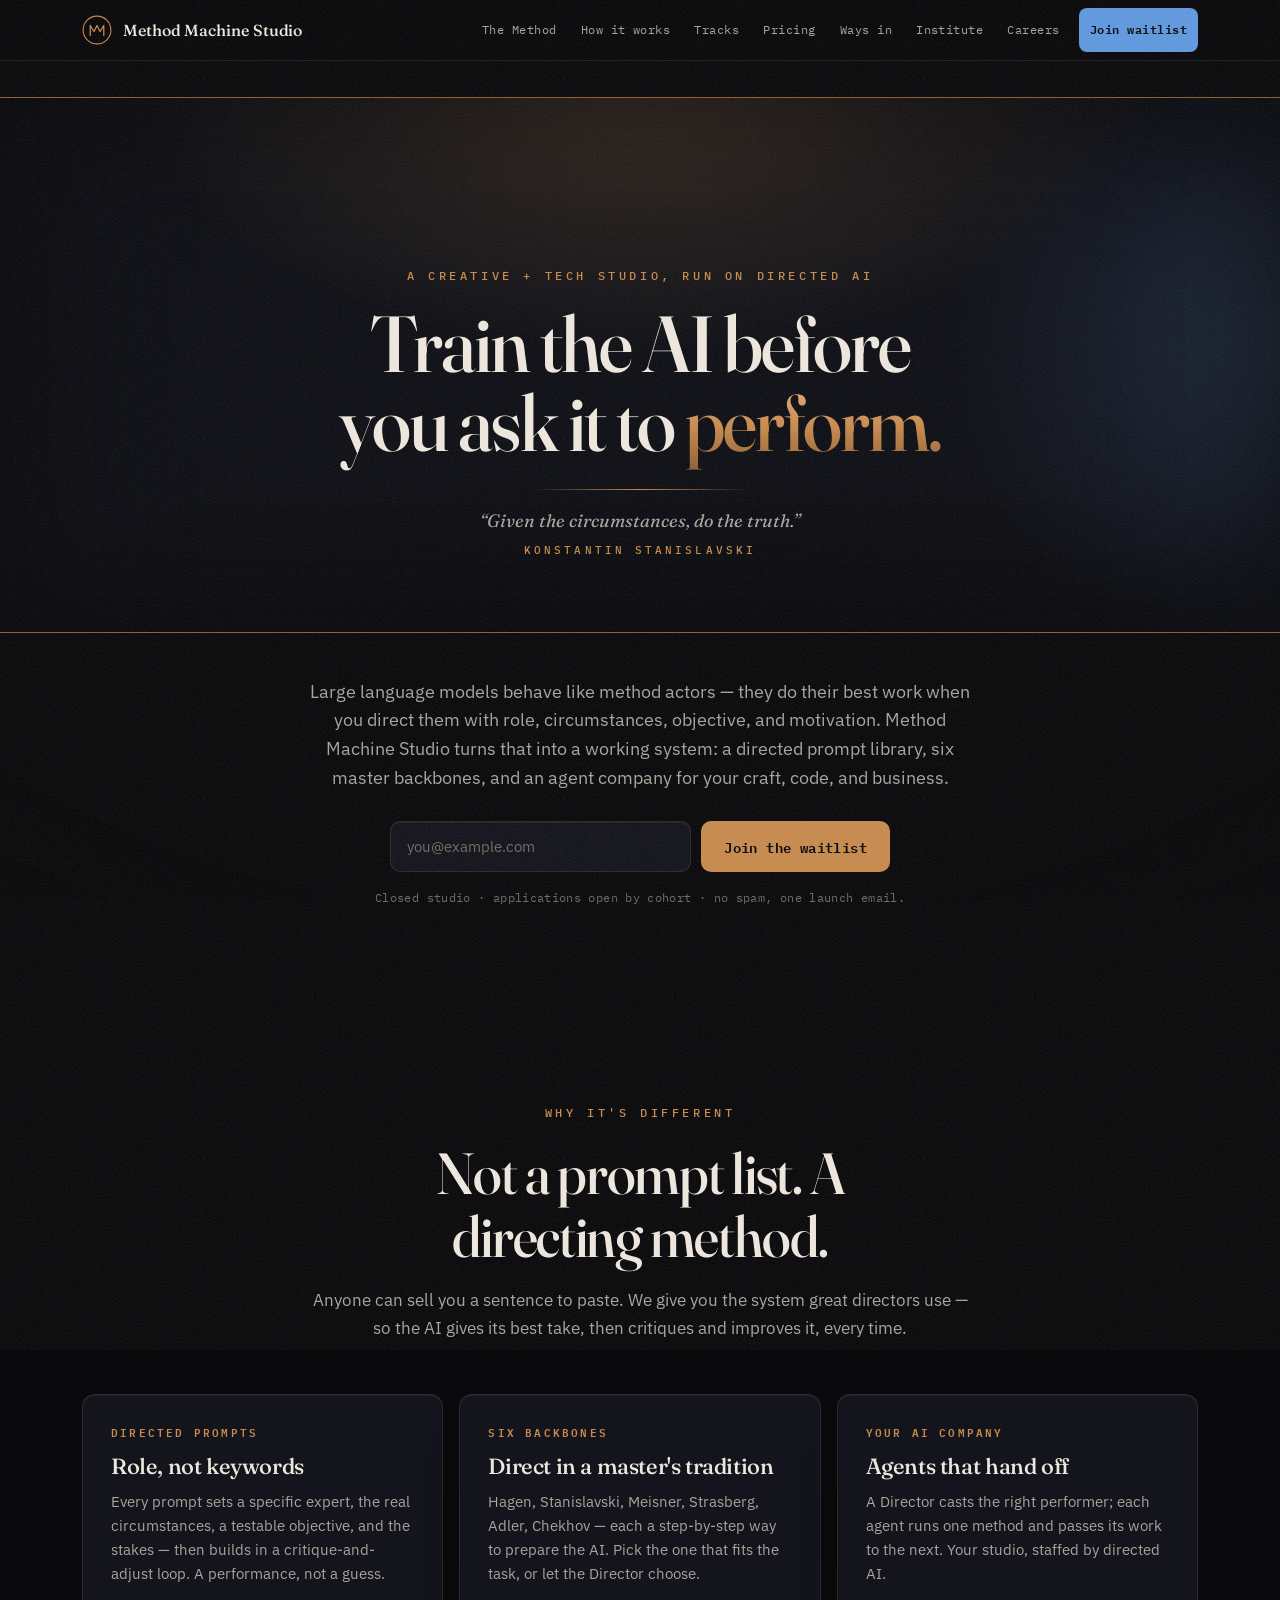
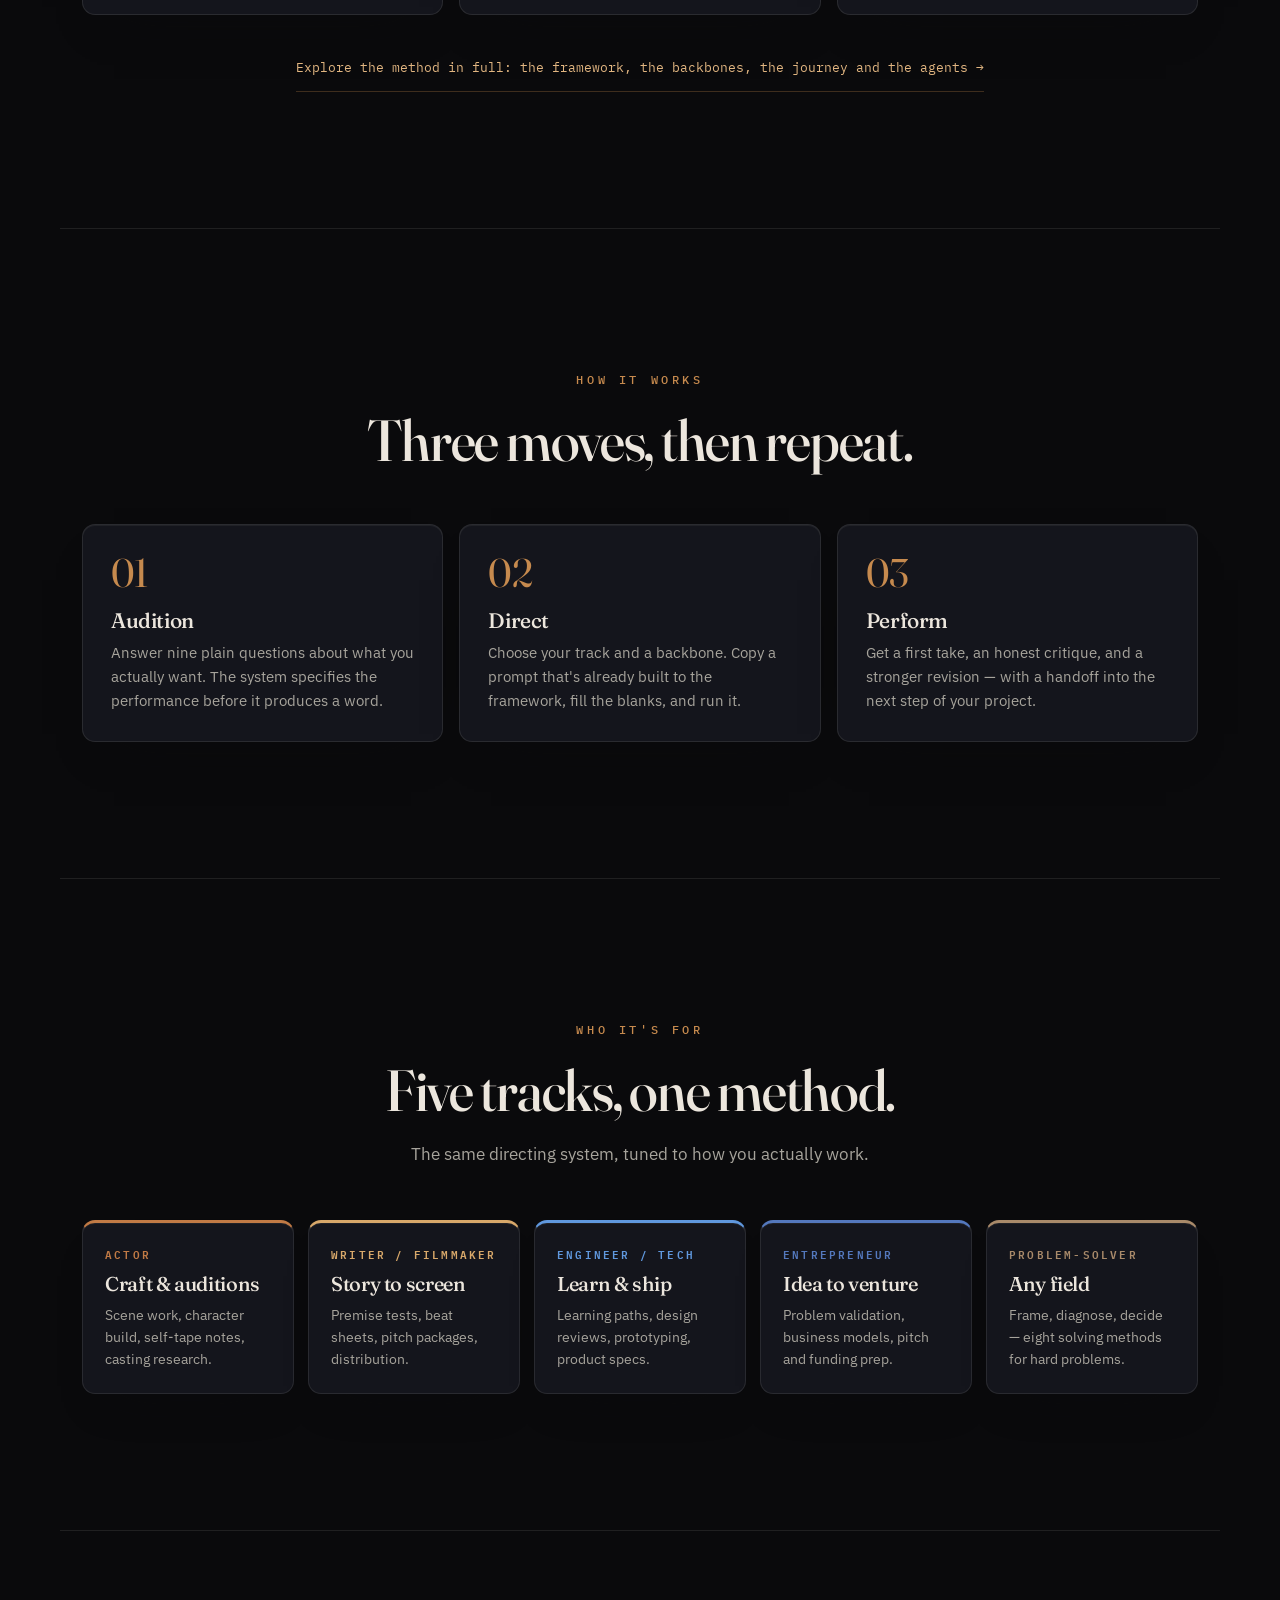
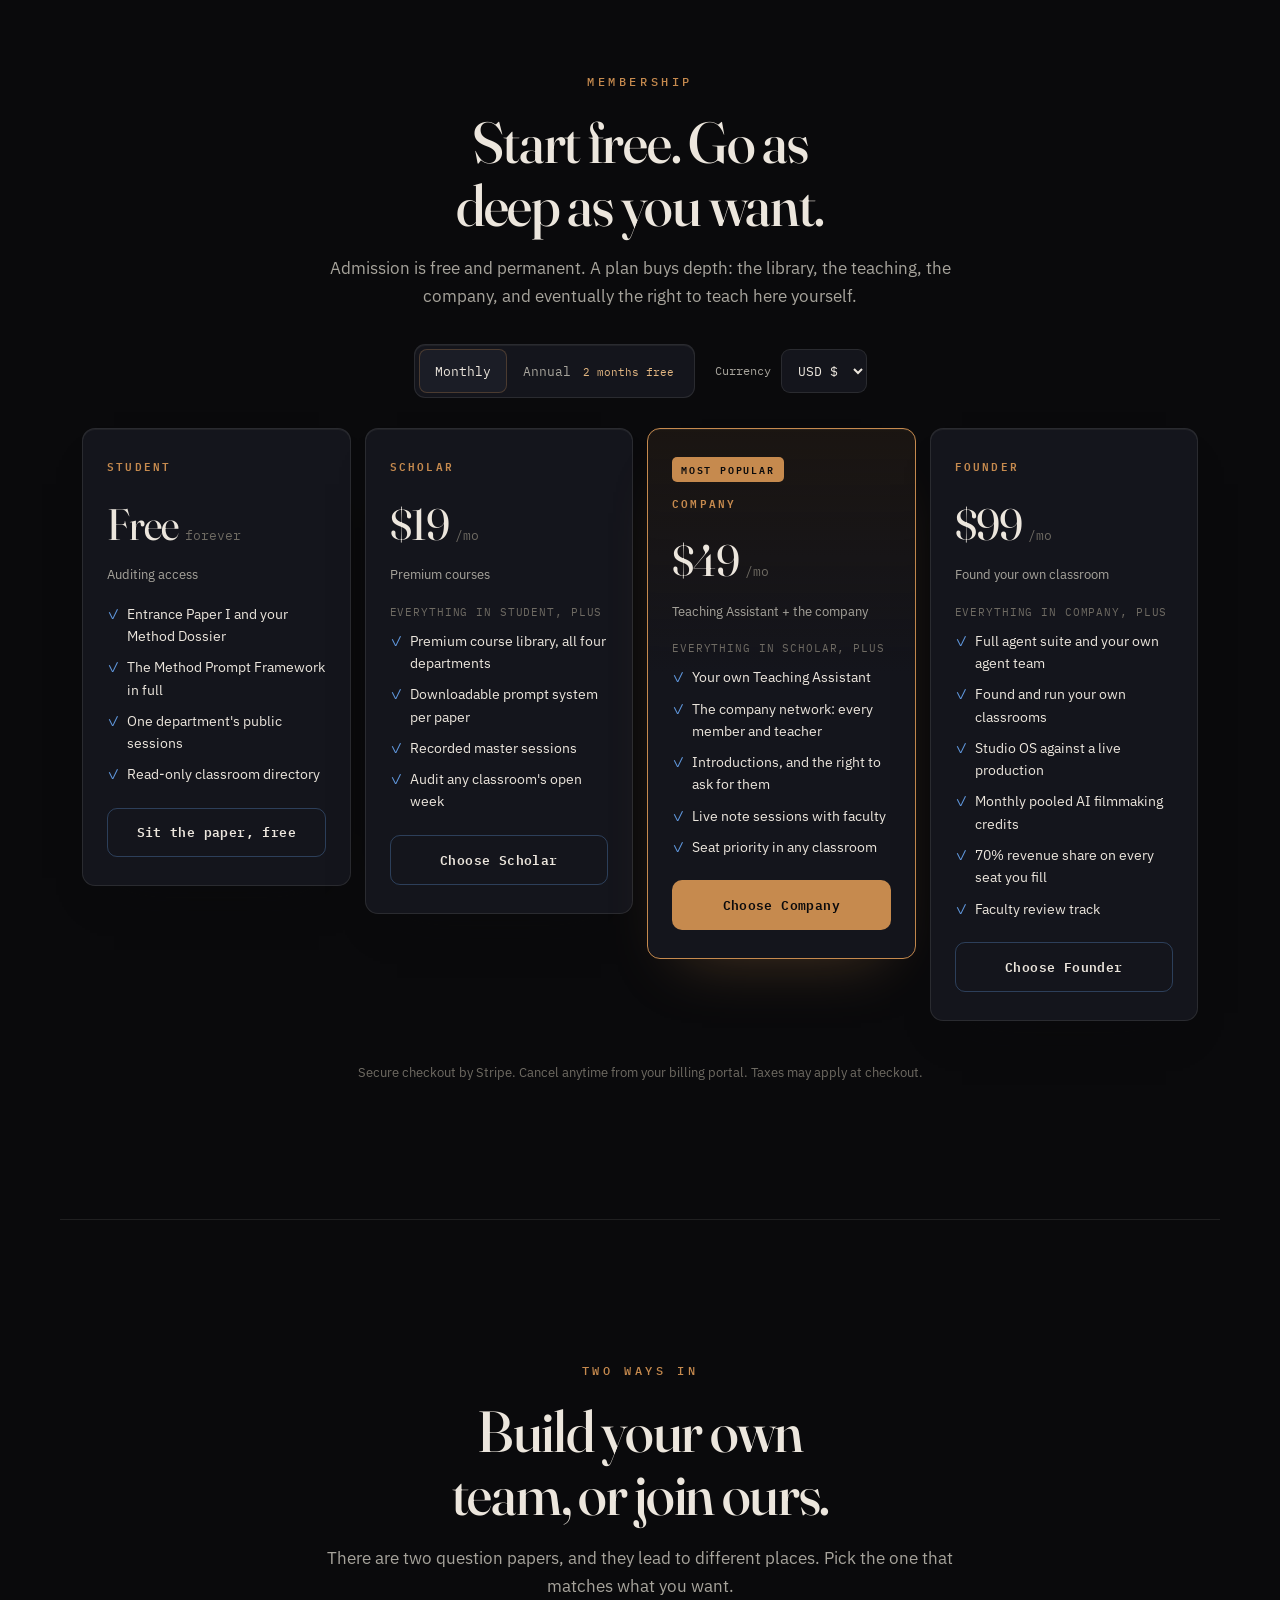
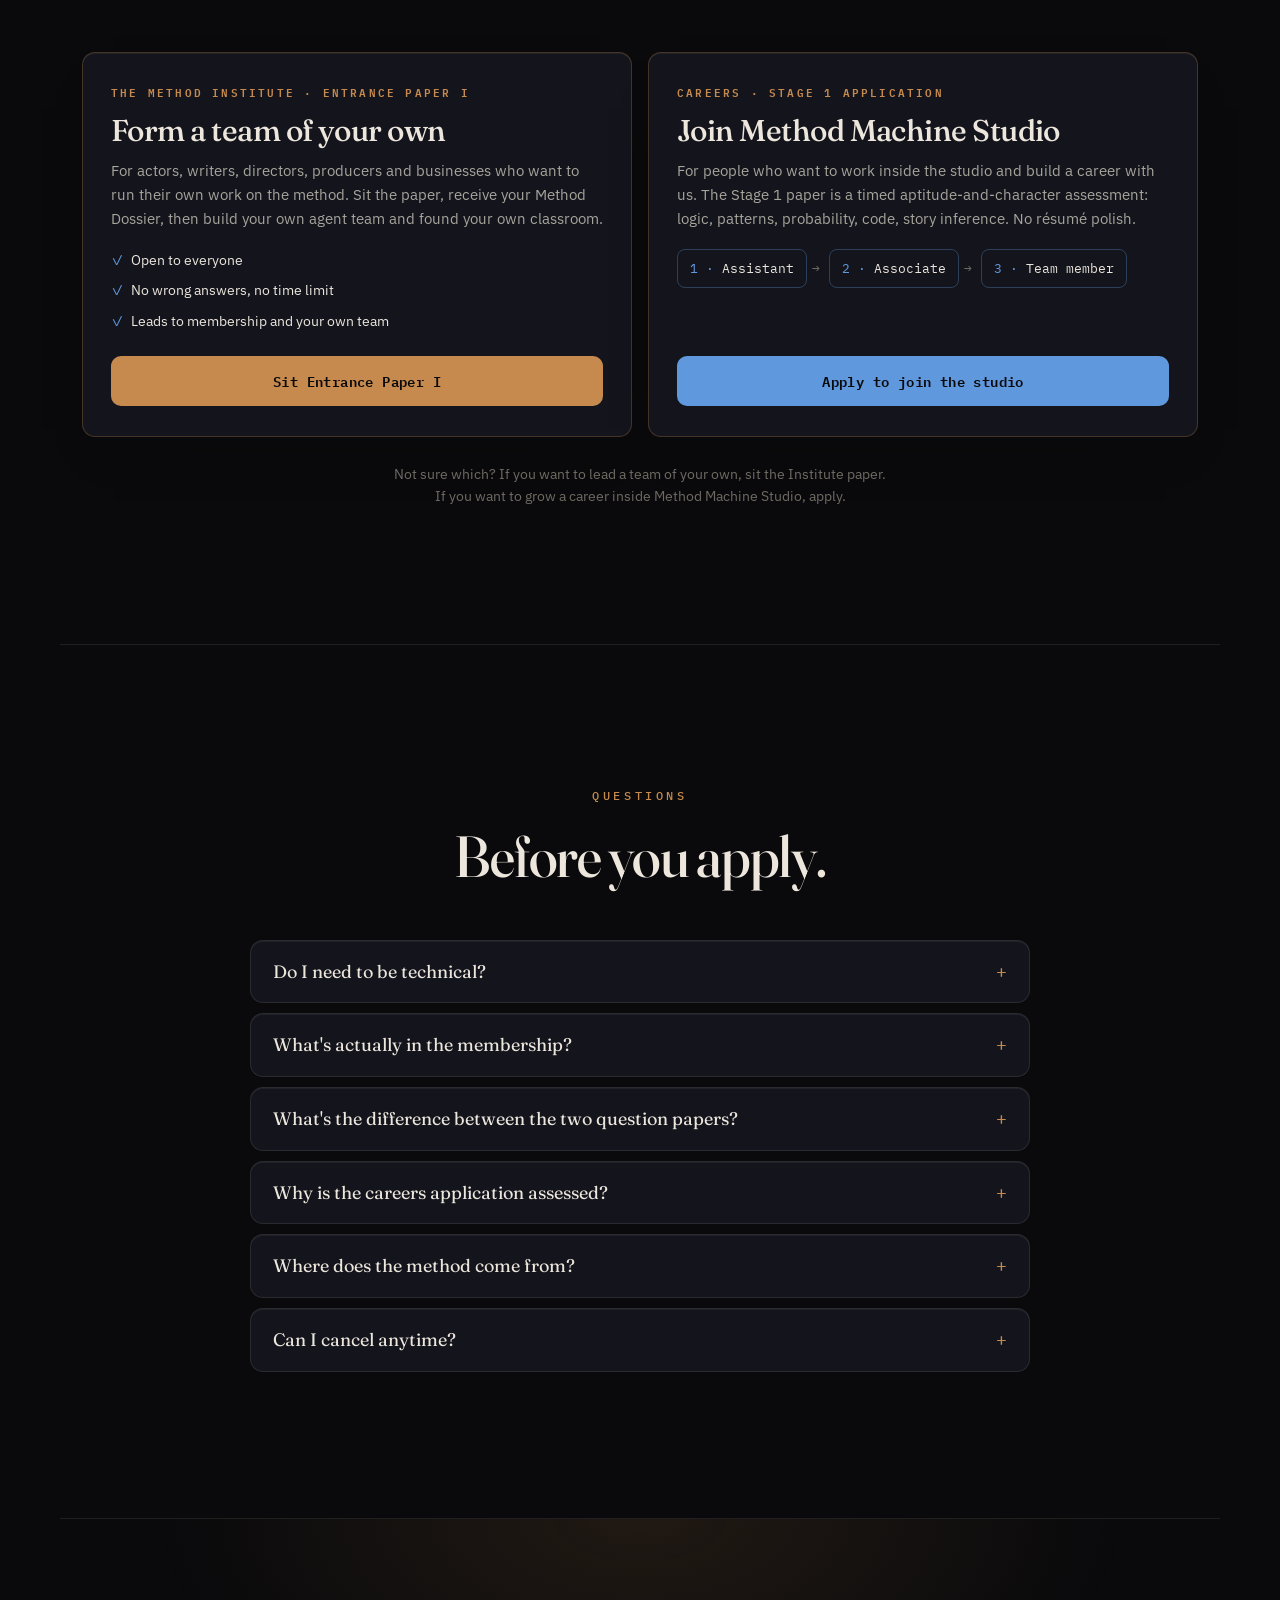
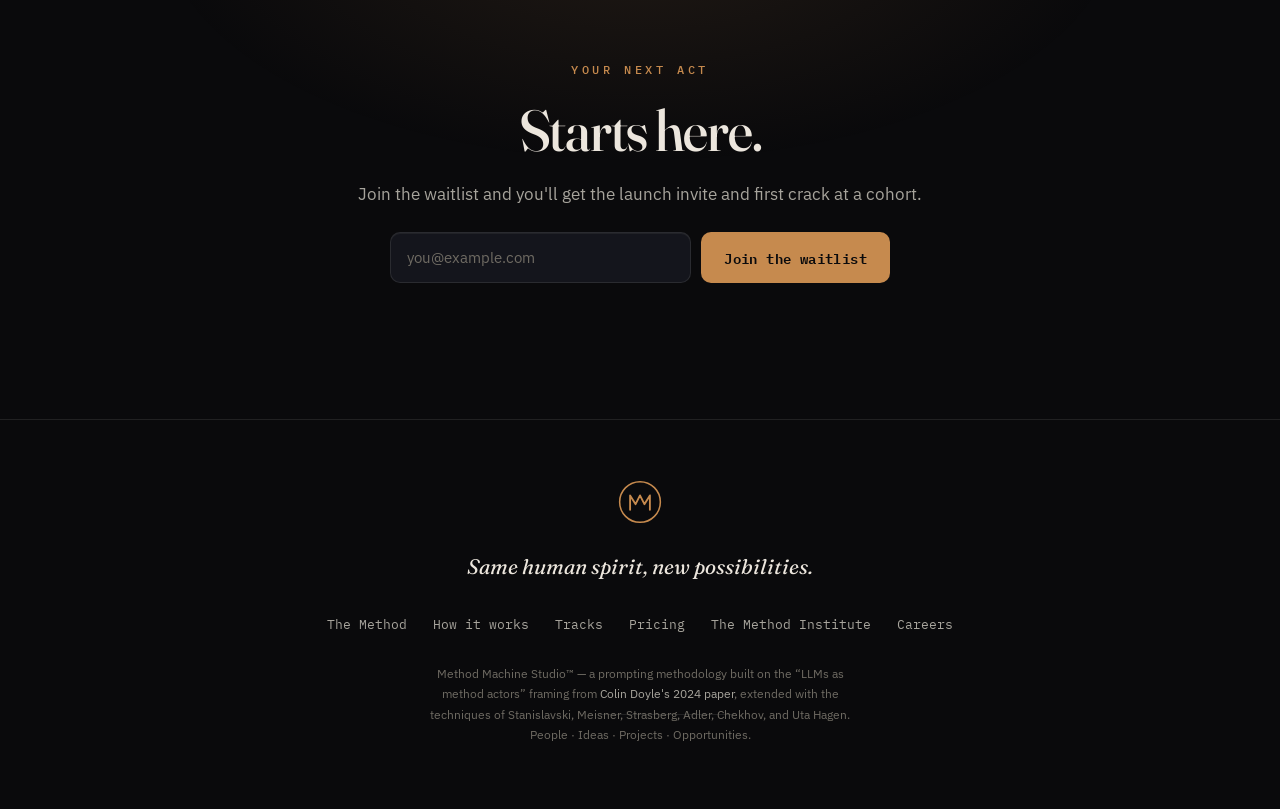
==== commit b070cd34: "Give the landing page a cinematic look Restyles the landing page only; copy, section order, links, w" ====
--- a/public/index.html
+++ b/public/index.html
@@ -13,173 +13,217 @@
 <meta name="twitter:card" content="summary_large_image">
 <link rel="preconnect" href="https://fonts.googleapis.com">
 <link rel="preconnect" href="https://fonts.gstatic.com" crossorigin>
+<script>document.documentElement.classList.add("js")</script>
 <link rel="stylesheet" href="https://fonts.googleapis.com/css2?family=Fraunces:opsz,wght@9..144,400;9..144,500;9..144,600;9..144,700&family=IBM+Plex+Mono:wght@400;500;600&family=IBM+Plex+Sans:wght@400;500;600&display=swap">
 <style>
   :root{
+    /* palette — exact values only */
     --stage:#0a0a0c; --stage-2:#0f1016; --panel:#14151c; --panel-2:#1b1d26;
-    --line:rgba(232,226,218,0.10); --line-brown:rgba(198,138,78,0.28);
-    --blue:#6098de; --blue-hi:#a3c3ef; --blue-deep:#3f66aa; --line-blue:rgba(96,152,222,0.32);
     --ink:#ece6dd; --ink-dim:#a7a49c; --ink-faint:#6f6b63;
-    --brown:#c68a4e; --brown-hi:#e2b681; --brown-deep:#8f5f34;
+    --bronze:#c68a4e; --bronze-hi:#e2b681; --bronze-deep:#8f5f34;
+    --blue:#6098de; --blue-hi:#a3c3ef; --blue-deep:#3f66aa;
+    --line:rgba(236,230,221,0.10); --line-bronze:rgba(198,138,78,0.28); --line-blue:rgba(96,152,222,0.32);
     --actor:#c17a45; --writer:#d8a86a; --engineer:#6098de; --founder:#5478bd; --solver:#a98a6a;
-    --maxw:1120px;
+    /* names the page scripts already use */
+    --brown:var(--bronze); --brown-hi:var(--bronze-hi); --brown-deep:var(--bronze-deep); --line-brown:var(--line-bronze);
+    --highlight:inset 0 1px 0 rgba(236,230,221,0.06);
+    --maxw:1160px;
     --f-disp:"Fraunces",Georgia,serif; --f-body:"IBM Plex Sans",system-ui,sans-serif; --f-mono:"IBM Plex Mono",ui-monospace,monospace;
+    --ease:cubic-bezier(.2,.6,.2,1);
     color-scheme:dark;
   }
   *{box-sizing:border-box}
-  body{margin:0; background:var(--stage); color:var(--ink); font-family:var(--f-body); font-size:16px; line-height:1.6; -webkit-font-smoothing:antialiased}
-  h1,h2,h3,h4{font-family:var(--f-disp); font-weight:600; margin:0; line-height:1.1; text-wrap:balance}
+  html{scroll-behavior:smooth; overflow-x:clip}
+  body{margin:0; background:var(--stage); color:var(--ink); font-family:var(--f-body); font-size:16px; line-height:1.65; -webkit-font-smoothing:antialiased}
+  h1,h2,h3,h4{font-family:var(--f-disp); font-optical-sizing:auto; font-weight:500; margin:0; line-height:1.08; letter-spacing:-0.018em; text-wrap:balance}
   p{margin:0}
   a{color:inherit; text-decoration:none}
   button{font-family:inherit; cursor:pointer}
   .mono{font-family:var(--f-mono)}
-  .eyebrow{font-family:var(--f-mono); font-size:12px; letter-spacing:.24em; text-transform:uppercase; color:var(--brown); font-weight:500}
-  ::selection{background:rgba(198,138,78,.32); color:#fff}
-  :focus-visible{outline:2px solid var(--brown); outline-offset:3px; border-radius:4px}
+  .eyebrow{font-family:var(--f-mono); font-size:12px; letter-spacing:.3em; text-transform:uppercase; color:var(--bronze); font-weight:500}
+  ::selection{background:var(--line-bronze); color:var(--ink)}
+  :focus-visible{outline:2px solid var(--bronze); outline-offset:3px; border-radius:4px}
   .wrap{max-width:var(--maxw); margin-inline:auto; padding-inline:22px}
 
-  /* nav */
-  header.nav{position:sticky; top:env(safe-area-inset-top,0px); z-index:50; background:rgba(10,10,12,.82); backdrop-filter:blur(12px); border-bottom:1px solid var(--line)}
-  .nav-in{max-width:var(--maxw); margin-inline:auto; padding:12px 22px; display:flex; align-items:center; justify-content:space-between; gap:16px}
-  .brand{display:flex; align-items:center; gap:11px}
-  .mg{width:32px; height:32px; flex:none}
-  .brand b{font-family:var(--f-disp); font-size:16px}
-  nav.links{display:flex; gap:4px; align-items:center}
-  nav.links a{font-family:var(--f-mono); font-size:12.5px; color:var(--ink-dim); padding:8px 11px; border-radius:7px}
-  nav.links a:hover{color:var(--ink); background:rgba(236,231,221,.05)}
-  nav.links a.cta{color:var(--stage); background:var(--blue); font-weight:600}
+  /* ── film surface: grain + vignette over the whole page ── */
+  body::before{content:""; position:fixed; inset:-50%; z-index:90; pointer-events:none; opacity:.07;
+    background-image:url("data:image/svg+xml,%3Csvg xmlns='http://www.w3.org/2000/svg' width='180' height='180'%3E%3Cfilter id='g'%3E%3CfeTurbulence type='fractalNoise' baseFrequency='0.9' numOctaves='2' stitchTiles='stitch'/%3E%3CfeColorMatrix values='0 0 0 0 0.925 0 0 0 0 0.902 0 0 0 0 0.867 0 0 0 1.4 -0.35'/%3E%3C/filter%3E%3Crect width='100%25' height='100%25' filter='url(%23g)'/%3E%3C/svg%3E");
+    animation:grain 1.2s steps(6) infinite}
+  body::after{content:""; position:fixed; inset:0; z-index:89; pointer-events:none;
+    background:radial-gradient(ellipse 120% 100% at 50% 45%, transparent 58%, rgba(10,10,12,0.62) 100%)}
+  @keyframes grain{0%{transform:translate(0,0)}20%{transform:translate(-3%,2%)}40%{transform:translate(2%,-3%)}60%{transform:translate(-2%,-1%)}80%{transform:translate(3%,3%)}100%{transform:translate(0,0)}}
+
+  /* ── nav ── */
+  header.nav{position:sticky; top:env(safe-area-inset-top,0px); z-index:50; background:rgba(10,10,12,0.78); backdrop-filter:blur(14px); -webkit-backdrop-filter:blur(14px); border-bottom:1px solid var(--line)}
+  .nav-in{max-width:var(--maxw); margin-inline:auto; padding:8px 22px; display:flex; align-items:center; justify-content:space-between; gap:16px}
+  .brand{display:flex; align-items:center; gap:11px; min-height:44px}
+  .mg{width:30px; height:30px; flex:none}
+  .brand b{font-family:var(--f-disp); font-weight:500; font-size:16px; letter-spacing:-0.005em}
+  nav.links{display:flex; gap:2px; align-items:center}
+  nav.links a{font-family:var(--f-mono); font-size:12px; letter-spacing:.04em; color:var(--ink-dim); padding:12px 11px; min-height:44px; display:inline-flex; align-items:center; border-radius:8px; transition:color .3s var(--ease)}
+  nav.links a:hover{color:var(--ink)}
+  nav.links a.cta{color:var(--stage); background:var(--blue); font-weight:600; margin-left:6px; transition:background .35s var(--ease)}
   nav.links a.cta:hover{background:var(--blue-hi)}
-  .navtoggle{display:none; background:none; border:1px solid var(--line); color:var(--ink); border-radius:8px; padding:8px 10px; font-family:var(--f-mono); font-size:13px}
-
-  /* hero */
-  .hero{position:relative; overflow:hidden; border-bottom:1px solid var(--line)}
-  .hero::before{content:""; position:absolute; inset:0; z-index:0; pointer-events:none;
+  .navtoggle{display:none; background:none; border:1px solid var(--line); color:var(--ink); border-radius:8px; min-height:44px; padding:10px 14px; font-family:var(--f-mono); font-size:13px}
+
+  /* ── opening shot: letterboxed title card ── */
+  .hero{position:relative; min-height:calc(100svh - 61px); display:flex; flex-direction:column; justify-content:center; background:var(--stage); padding:clamp(18px,4vh,44px) 0 clamp(36px,6vh,64px)}
+  .frame{position:relative; width:100%; aspect-ratio:2.39/1; max-height:74svh; min-height:420px; overflow:hidden;
+    border-top:1px solid var(--bronze-deep); border-bottom:1px solid var(--bronze-deep); background:var(--stage-2)}
+  .frame::before{content:""; position:absolute; inset:0; pointer-events:none;
     background:
-      radial-gradient(120% 80% at 50% -12%, rgba(198,138,78,.22), transparent 55%),
-      radial-gradient(90% 60% at 84% 6%, rgba(96,152,222,.18), transparent 60%),
-      radial-gradient(70% 50% at 10% 24%, rgba(96,152,222,.10), transparent 60%);}
-  .hero-in{position:relative; z-index:1; max-width:var(--maxw); margin-inline:auto; padding:78px 22px 62px; text-align:center}
-  h1.title{font-size:clamp(38px,7vw,72px); font-weight:600; letter-spacing:-.015em; line-height:1.0}
-  h1.title .g{color:var(--brown); background:linear-gradient(180deg,var(--brown-hi),var(--brown) 55%,var(--brown-deep)); -webkit-background-clip:text; background-clip:text; -webkit-text-fill-color:transparent}
-  .hero p.lede{max-width:60ch; margin:22px auto 0; color:var(--ink-dim); font-size:18px}
-  form.waitlist{display:flex; gap:10px; justify-content:center; flex-wrap:wrap; margin:32px auto 0; max-width:480px}
-  form.waitlist input{flex:1; min-width:220px; background:var(--panel); border:1px solid var(--line); border-radius:10px; color:var(--ink); font-family:var(--f-body); font-size:15px; padding:14px 16px}
-  form.waitlist input:focus{outline:none; border-color:var(--brown)}
-  .btn{font-family:var(--f-mono); font-size:14px; letter-spacing:.02em; padding:14px 22px; border-radius:10px; font-weight:600; border:1px solid transparent; display:inline-flex; align-items:center; gap:8px; white-space:nowrap}
-  .btn.primary{background:var(--brown); color:var(--stage)} .btn.primary:hover{background:var(--brown-hi)}
+      radial-gradient(60% 85% at 50% -12%, rgba(198,138,78,0.34), rgba(198,138,78,0.10) 42%, transparent 70%),
+      radial-gradient(42% 90% at 104% 46%, rgba(96,152,222,0.26), rgba(63,102,170,0.10) 45%, transparent 72%),
+      radial-gradient(120% 90% at 50% 120%, rgba(10,10,12,0.9), transparent 60%)}
+  .frame::after{content:""; position:absolute; inset:0; pointer-events:none; box-shadow:inset 0 0 120px 30px rgba(10,10,12,0.75)}
+  .title-card{position:absolute; inset:0; z-index:1; display:flex; flex-direction:column; align-items:center; justify-content:flex-end; text-align:center; padding:0 22px clamp(28px,7%,72px)}
+  h1.title{font-size:clamp(40px,6.2vw,94px); font-weight:500; letter-spacing:-0.024em; line-height:1.0; margin-top:18px; font-variation-settings:"opsz" 144}
+  h1.title .g{background:linear-gradient(180deg,var(--bronze-hi),var(--bronze) 55%,var(--bronze-deep)); -webkit-background-clip:text; background-clip:text; -webkit-text-fill-color:transparent; color:var(--bronze)}
+  .title-rule{display:block; width:min(220px,40vw); height:1px; margin:26px auto 0; background:linear-gradient(90deg,transparent,var(--bronze),transparent); transform-origin:center}
+  .quote{margin-top:16px; font-family:var(--f-disp); font-style:italic; color:var(--ink-dim); font-size:clamp(15px,1.5vw,18px); font-weight:400}
+  .quote b{display:block; margin-top:6px; font-family:var(--f-mono); font-style:normal; font-size:11px; letter-spacing:.28em; text-transform:uppercase; color:var(--bronze); font-weight:500}
+  .hero-after{max-width:var(--maxw); margin-inline:auto; padding:clamp(28px,5vh,48px) 22px 0; text-align:center}
+  .hero p.lede{max-width:62ch; margin:0 auto; color:var(--ink-dim); font-size:17.5px}
+  .trust{font-family:var(--f-mono); font-size:12px; color:var(--ink-faint); margin-top:16px; letter-spacing:.03em}
+
+  /* the one-time fade-up: title first, then the lede and waitlist */
+  @keyframes rise{from{opacity:0; transform:translateY(10px)} to{opacity:1; transform:none}}
+  @keyframes draw{from{opacity:0; transform:scaleX(0)} to{opacity:1; transform:scaleX(1)}}
+  .title-card .eyebrow{animation:rise 1.2s var(--ease) .15s both}
+  .title-card h1{animation:rise 1.2s var(--ease) .3s both}
+  .title-rule{animation:draw 1.2s var(--ease) 1s both}
+  .title-card .quote{animation:rise 1.2s var(--ease) 1.25s both}
+  .hero-after{animation:rise 1s var(--ease) 1.7s both}
+
+  /* forms + buttons */
+  form.waitlist{display:flex; gap:10px; justify-content:center; flex-wrap:wrap; margin:28px auto 0; max-width:500px}
+  form.waitlist input{flex:1; min-width:220px; min-height:48px; background:var(--panel); border:1px solid var(--line); border-radius:10px; color:var(--ink); font-family:var(--f-body); font-size:15px; padding:13px 16px; box-shadow:var(--highlight)}
+  form.waitlist input::placeholder{color:var(--ink-faint)}
+  form.waitlist input:focus{outline:none; border-color:var(--bronze)}
+  .btn{font-family:var(--f-mono); font-size:13.5px; letter-spacing:.03em; min-height:48px; padding:13px 22px; border-radius:10px; font-weight:600; border:1px solid transparent; display:inline-flex; align-items:center; justify-content:center; gap:8px; white-space:nowrap; transition:background-color .45s var(--ease), border-color .45s var(--ease), color .45s var(--ease)}
+  .btn.primary{background:var(--bronze); color:var(--stage)} .btn.primary:hover{background:var(--bronze-hi)}
   .btn.blue{background:var(--blue); color:var(--stage)} .btn.blue:hover{background:var(--blue-hi)}
-  .btn.ghost{border-color:var(--line-blue); color:var(--ink)} .btn.ghost:hover{background:rgba(96,152,222,.10); border-color:var(--blue)}
-  .trust{font-family:var(--f-mono); font-size:12px; color:var(--ink-faint); margin-top:16px; letter-spacing:.02em}
-  .quote{margin-top:40px; font-family:var(--f-disp); font-style:italic; color:var(--ink-dim); font-size:16px}
-  .quote b{display:block; margin-top:8px; font-family:var(--f-mono); font-style:normal; font-size:11px; letter-spacing:.2em; text-transform:uppercase; color:var(--brown); font-weight:500}
-
-  section{padding-block:74px; border-bottom:1px solid var(--line)}
-  .sec-head{max-width:64ch; margin:0 auto 44px; text-align:center}
-  .sec-head h2{font-size:clamp(27px,4.4vw,38px); margin-top:14px}
-  .sec-head p{color:var(--ink-dim); margin-top:14px; font-size:16.5px}
-
+  .btn.ghost{background:transparent; border-color:var(--line-blue); color:var(--ink)} .btn.ghost:hover{background:rgba(96,152,222,0.10); border-color:var(--blue)}
+  .btn:disabled{opacity:.6; cursor:progress}
+
+  /* ── scenes ── */
+  section{padding-block:clamp(84px,11vw,136px); border-bottom:1px solid var(--line); position:relative}
+  .sec-head{max-width:66ch; margin:0 auto 52px; text-align:center}
+  .sec-head h2{font-size:clamp(32px,5vw,58px); margin-top:18px; letter-spacing:-0.022em; font-variation-settings:"opsz" 120}
+  .sec-head p{color:var(--ink-dim); margin-top:18px; font-size:17px}
+
+  /* slate panels */
+  .vcard,.step,.track,.tier,.path,.faq details{background:var(--panel); border:1px solid var(--line); border-radius:13px; box-shadow:var(--highlight), 0 24px 48px -32px rgba(10,10,12,0.9)}
   .three{display:grid; grid-template-columns:repeat(3,1fr); gap:16px}
-  @media (max-width:760px){.three{grid-template-columns:1fr}}
-  .vcard{background:var(--panel); border:1px solid var(--line); border-radius:13px; padding:24px}
-  .vcard .k{font-family:var(--f-mono); font-size:11px; letter-spacing:.16em; text-transform:uppercase; color:var(--brown); font-weight:600}
-  .vcard h3{font-size:20px; margin-top:12px}
-  .vcard p{color:var(--ink-dim); font-size:14.5px; margin-top:10px}
-
-  /* how it works */
+  .vcard{padding:28px}
+  .vcard .k,.tier .tname,.track .tk,.path .k{font-family:var(--f-mono); font-size:11px; letter-spacing:.2em; text-transform:uppercase; font-weight:600}
+  .vcard .k{color:var(--bronze)}
+  .vcard h3{font-size:22px; margin-top:14px}
+  .vcard p{color:var(--ink-dim); font-size:14.5px; margin-top:12px}
+  .more-link{text-align:center; margin-top:30px; font-family:var(--f-mono); font-size:13px}
+  .more-link a{display:inline-block; padding:12px 0; color:var(--bronze-hi); border-bottom:1px solid var(--line-bronze); transition:color .4s var(--ease)}
+  .more-link a:hover{color:var(--ink)}
+
   .steps{display:grid; grid-template-columns:repeat(3,1fr); gap:16px; counter-reset:s}
-  @media (max-width:760px){.steps{grid-template-columns:1fr}}
-  .step{counter-increment:s; background:var(--panel); border:1px solid var(--line); border-radius:13px; padding:24px; position:relative}
-  .step::before{content:counter(s); font-family:var(--f-disp); font-size:34px; color:var(--brown); line-height:1}
-  .step h3{font-size:19px; margin-top:12px}
-  .step p{color:var(--ink-dim); font-size:14px; margin-top:8px}
-
-  /* tracks */
-  .tracks{display:grid; grid-template-columns:repeat(auto-fit,minmax(190px,1fr)); gap:14px}
-  .track{background:var(--panel); border:1px solid var(--line); border-top:3px solid var(--tc); border-radius:12px; padding:20px}
-  .track .tk{font-family:var(--f-mono); font-size:11px; letter-spacing:.16em; text-transform:uppercase; color:var(--tc); font-weight:600}
-  .track h3{font-size:19px; margin-top:9px}
-  .track p{font-size:13.5px; color:var(--ink-dim); margin-top:8px}
+  .step{counter-increment:s; padding:28px; position:relative}
+  .step::before{content:counter(s,decimal-leading-zero); display:block; font-family:var(--f-disp); font-size:40px; line-height:1; color:var(--bronze); font-variation-settings:"opsz" 144; letter-spacing:-0.02em}
+  .step h3{font-size:21px; margin-top:16px}
+  .step p{color:var(--ink-dim); font-size:14.5px; margin-top:10px}
+
+  .tracks{display:grid; grid-template-columns:repeat(auto-fit,minmax(200px,1fr)); gap:14px}
+  .track{border-top:3px solid var(--tc); padding:22px}
+  .track .tk{color:var(--tc)}
+  .track h3{font-size:20px; margin-top:10px}
+  .track p{font-size:13.5px; color:var(--ink-dim); margin-top:9px}
 
   /* pricing */
-  .tiers{display:grid; grid-template-columns:repeat(auto-fit,minmax(220px,1fr)); gap:14px; align-items:start}
-  .tier{background:var(--panel); border:1px solid var(--line); border-radius:15px; padding:24px 22px; display:flex; flex-direction:column}
-  .tier.feat{border-color:var(--brown); background:linear-gradient(180deg,rgba(198,138,78,.08),transparent 42%)}
-  .tier .tname{font-family:var(--f-mono); font-size:12px; letter-spacing:.14em; text-transform:uppercase; color:var(--brown); font-weight:600}
-  .tier .price{font-family:var(--f-disp); font-size:38px; margin-top:10px}
-  .tier .price small{font-family:var(--f-mono); font-size:13px; color:var(--ink-faint)}
+  .pay-controls{display:flex; flex-wrap:wrap; gap:14px 20px; align-items:center; justify-content:center; margin:-18px 0 30px}
+  .seg{display:inline-flex; background:var(--panel); border:1px solid var(--line); border-radius:11px; padding:4px; box-shadow:var(--highlight)}
+  .seg button{background:none; border:0; color:var(--ink-dim); font-family:var(--f-mono); font-size:13px; min-height:44px; padding:10px 16px; border-radius:8px; transition:color .35s var(--ease), background-color .35s var(--ease)}
+  .seg button span{font-size:10.5px; color:var(--bronze-hi); margin-left:4px}
+  .seg button[aria-pressed="true"]{background:var(--panel-2); color:var(--ink); box-shadow:inset 0 0 0 1px var(--line-bronze)}
+  .cur{font-family:var(--f-mono); font-size:12px; color:var(--ink-dim); display:inline-flex; gap:10px; align-items:center}
+  .cur select{background:var(--panel); color:var(--ink); border:1px solid var(--line); border-radius:9px; min-height:44px; padding:10px 12px; font-family:var(--f-mono); font-size:13px}
+  .tiers{display:grid; grid-template-columns:repeat(auto-fit,minmax(230px,1fr)); gap:14px; align-items:start}
+  .tier{padding:28px 24px; display:flex; flex-direction:column}
+  .tier.feat{border-color:var(--bronze); background:linear-gradient(180deg,rgba(198,138,78,0.09),var(--panel) 46%); box-shadow:var(--highlight), 0 30px 60px -34px rgba(198,138,78,0.35)}
+  .tier .tname{color:var(--bronze)}
+  .tier .price{font-family:var(--f-disp); font-size:44px; margin-top:12px; letter-spacing:-0.02em; font-variation-settings:"opsz" 144}
+  .tier .price small{font-family:var(--f-mono); font-size:13px; color:var(--ink-faint); letter-spacing:0}
   .tier .tsub{font-size:12.5px; color:var(--ink-dim); margin-top:4px}
-  .tier ul{list-style:none; margin:16px 0 20px; padding:0; display:flex; flex-direction:column; gap:8px}
-  .tier li{font-size:13px; padding-left:20px; position:relative} .tier li::before{content:"✓"; position:absolute; left:0; color:var(--blue)}
-  .tier .btn{justify-content:center; margin-top:auto; width:100%; font-size:13px; padding:12px}
-  .tier li.inherit{padding-left:0; color:var(--ink-faint); font-family:var(--f-mono); font-size:11px; letter-spacing:.06em; text-transform:uppercase} .tier li.inherit::before{content:none}
-  .tier button.btn{cursor:pointer; font-family:var(--f-mono)}
-  .tier button.btn.ghost{background:transparent; color:var(--ink)} .tier button.btn.ghost:hover{background:rgba(96,152,222,.10)}
-  .tier button.btn:disabled{opacity:.6; cursor:progress}
-  .pay-controls{display:flex; flex-wrap:wrap; gap:14px 20px; align-items:center; justify-content:center; margin:-14px 0 26px}
-  .seg{display:inline-flex; background:var(--panel); border:1px solid var(--line); border-radius:10px; padding:4px}
-  .seg button{background:none; border:0; color:var(--ink-dim); font-family:var(--f-mono); font-size:13px; padding:9px 15px; border-radius:7px}
-  .seg button span{font-size:10.5px; color:var(--brown-hi); margin-left:4px}
-  .seg button[aria-pressed="true"]{background:var(--panel-2); color:var(--ink); box-shadow:inset 0 0 0 1px var(--line-brown)}
-  .cur{font-family:var(--f-mono); font-size:12px; color:var(--ink-dim); display:inline-flex; gap:9px; align-items:center}
-  .cur select{background:var(--panel); color:var(--ink); border:1px solid var(--line); border-radius:8px; padding:9px 10px; font-family:var(--f-mono); font-size:13px}
-  .pay-msg{text-align:center; margin-top:18px; font-family:var(--f-mono); font-size:13px; color:var(--brown-hi); min-height:1.2em}
+  .tier ul{list-style:none; margin:18px 0 22px; padding:0; display:flex; flex-direction:column; gap:9px}
+  .tier li{font-size:13.5px; padding-left:20px; position:relative} .tier li::before{content:"✓"; position:absolute; left:0; color:var(--blue)}
+  .tier li.inherit{padding-left:0; color:var(--ink-faint); font-family:var(--f-mono); font-size:11px; letter-spacing:.08em; text-transform:uppercase} .tier li.inherit::before{content:none}
+  .tier .btn{margin-top:auto; width:100%; font-size:13px}
+  .tier button.btn{font-family:var(--f-mono)}
+  .feat-flag{font-family:var(--f-mono); font-size:10px; letter-spacing:.18em; text-transform:uppercase; color:var(--stage); background:var(--bronze); border-radius:5px; padding:4px 9px; align-self:flex-start; margin-bottom:12px; font-weight:600}
+  .pay-msg{text-align:center; margin-top:20px; font-family:var(--f-mono); font-size:13px; color:var(--bronze-hi); min-height:1.2em}
   .pay-fine{text-align:center; margin-top:6px; font-size:12.5px; color:var(--ink-faint)}
-  .feat-flag{font-family:var(--f-mono); font-size:10px; letter-spacing:.16em; text-transform:uppercase; color:var(--stage); background:var(--brown); border-radius:5px; padding:3px 8px; align-self:flex-start; margin-bottom:10px; font-weight:600}
-
-  /* apply gate */
-  .gate{background:var(--stage-2); border:1px solid var(--line-brown); border-radius:16px; padding:40px 30px; text-align:center; background-image:radial-gradient(80% 120% at 50% 0%, rgba(198,138,78,.10), transparent 60%)}
-  .gate h2{font-size:clamp(24px,4vw,32px)}
-  .gate p{color:var(--ink-dim); margin:12px auto 0; max-width:56ch}
-  .gate .row{display:flex; gap:12px; justify-content:center; flex-wrap:wrap; margin-top:24px}
-
-  .more-link{text-align:center; margin-top:26px; font-family:var(--f-mono); font-size:13px}
-  .more-link a{color:var(--brown-hi); border-bottom:1px solid var(--line-brown)}
-  .more-link a:hover{color:var(--ink)}
 
   /* two ways in */
   .paths{display:grid; grid-template-columns:repeat(2,1fr); gap:16px}
-  @media (max-width:760px){.paths{grid-template-columns:1fr}}
-  .path{background:var(--panel); border:1px solid var(--line-brown); border-radius:15px; padding:26px 24px; display:flex; flex-direction:column; background-image:radial-gradient(90% 80% at 50% 0%, rgba(198,138,78,.07), transparent 60%)}
-  .path .k{font-family:var(--f-mono); font-size:11px; letter-spacing:.16em; text-transform:uppercase; color:var(--brown); font-weight:600}
-  .path h3{font-size:24px; margin-top:12px}
-  .path p{color:var(--ink-dim); font-size:14.5px; margin-top:10px}
-  .path .facts{list-style:none; margin:16px 0 22px; padding:0; display:flex; flex-direction:column; gap:7px}
+  .path{padding:30px 28px; display:flex; flex-direction:column; border-color:var(--line-bronze)}
+  .path .k{color:var(--bronze)}
+  .path h3{font-size:clamp(24px,2.6vw,30px); margin-top:14px}
+  .path p{color:var(--ink-dim); font-size:14.5px; margin-top:12px}
+  .path .facts{list-style:none; margin:18px 0 24px; padding:0; display:flex; flex-direction:column; gap:8px}
   .path .facts li{font-size:13.5px; padding-left:20px; position:relative}
   .path .facts li::before{content:"✓"; position:absolute; left:0; color:var(--blue)}
-  .path .ladder{list-style:none; margin:16px 0 22px; padding:0; display:flex; flex-wrap:wrap; gap:8px; align-items:center; counter-reset:l}
-  .path .ladder li{counter-increment:l; font-family:var(--f-mono); font-size:12.5px; padding:7px 11px; border:1px solid var(--line-blue); border-radius:8px; color:var(--ink)}
+  .path .ladder{list-style:none; margin:18px 0 24px; padding:0; display:flex; flex-wrap:wrap; gap:8px; align-items:center; counter-reset:l}
+  .path .ladder li{counter-increment:l; font-family:var(--f-mono); font-size:12.5px; padding:8px 12px; border:1px solid var(--line-blue); border-radius:8px; color:var(--ink)}
   .path .ladder li::before{content:counter(l) " · "; color:var(--blue)}
   .path .ladder li + li{position:relative; margin-left:14px}
   .path .ladder li + li::after{content:"→"; position:absolute; left:-18px; top:50%; transform:translateY(-50%); color:var(--ink-faint)}
-  .path .btn{justify-content:center; margin-top:auto}
-  .paths-note{text-align:center; color:var(--ink-faint); font-size:13.5px; margin-top:22px; max-width:62ch; margin-inline:auto}
+  .path .btn{margin-top:auto}
+  .paths-note{text-align:center; color:var(--ink-faint); font-size:13.5px; margin-top:26px; max-width:62ch; margin-inline:auto}
 
   /* faq */
-  .faq{max-width:760px; margin-inline:auto}
-  .faq details{border:1px solid var(--line); border-radius:11px; padding:4px 18px; margin-bottom:10px; background:var(--panel)}
-  .faq summary{font-family:var(--f-disp); font-size:17px; padding:14px 0; cursor:pointer; list-style:none; display:flex; justify-content:space-between; align-items:center; gap:12px}
+  .faq{max-width:780px; margin-inline:auto}
+  .faq details{padding:2px 22px; margin-bottom:10px}
+  .faq summary{font-family:var(--f-disp); font-size:18px; min-height:56px; padding:14px 0; cursor:pointer; list-style:none; display:flex; justify-content:space-between; align-items:center; gap:12px}
   .faq summary::-webkit-details-marker{display:none}
-  .faq summary::after{content:"+"; color:var(--brown); font-family:var(--f-mono)}
+  .faq summary::after{content:"+"; color:var(--bronze); font-family:var(--f-mono)}
   .faq details[open] summary::after{content:"–"}
-  .faq details p{color:var(--ink-dim); font-size:14.5px; padding:0 0 16px}
-
-  footer{padding:52px 22px 60px; text-align:center}
-  .fmg{width:46px; height:46px; margin:0 auto 16px}
-  footer .ftag{font-family:var(--f-disp); font-style:italic; font-size:19px}
-  footer .fnav{display:flex; gap:18px; justify-content:center; flex-wrap:wrap; margin-top:20px; font-family:var(--f-mono); font-size:12.5px; color:var(--ink-dim)}
-  footer .fine{color:var(--ink-faint); font-size:12px; margin-top:22px; max-width:64ch; margin-inline:auto; line-height:1.6}
-  footer .fine a{color:var(--ink-dim); border-bottom:1px solid var(--line)}
+  .faq details p{color:var(--ink-dim); font-size:15px; padding:0 0 18px}
+
+  /* closing scene */
+  .closing{background:radial-gradient(60% 70% at 50% 0%, rgba(198,138,78,0.12), transparent 70%)}
+
+  footer{padding:60px 22px 64px; text-align:center; border-top:1px solid var(--line)}
+  .fmg{width:44px; height:44px; margin:0 auto 18px}
+  footer .ftag{font-family:var(--f-disp); font-style:italic; font-size:21px; font-weight:400}
+  footer .fnav{display:flex; gap:4px 10px; justify-content:center; flex-wrap:wrap; margin-top:18px; font-family:var(--f-mono); font-size:12.5px; color:var(--ink-dim)}
+  footer .fnav a{display:inline-flex; align-items:center; min-height:44px; padding:0 8px; transition:color .35s var(--ease)}
+  footer .fnav a:hover{color:var(--ink)}
+  footer .fine{color:var(--ink-faint); font-size:12px; margin-top:18px; max-width:64ch; margin-inline:auto; line-height:1.7}
+  footer .fine a{color:var(--ink-dim); border-bottom:1px solid var(--line); padding:13px 0}
+
+  /* scenes enter once: fade + a few pixels of rise (headings and intro cards only; never prices, forms or links) */
+  .js .reveal{opacity:0; transform:translateY(8px); transition:opacity 1s var(--ease), transform 1s var(--ease)}
+  .js .reveal.in{opacity:1; transform:none}
 
   @media (max-width:820px){
-    nav.links{position:fixed; top:0; right:0; height:100vh; height:100dvh; z-index:55; width:min(80vw,300px); flex-direction:column; align-items:stretch; background:var(--stage); padding:76px 20px 22px; gap:6px; overflow-y:auto; transform:translateX(100%); visibility:hidden; transition:transform .28s, visibility 0s .28s; border-left:1px solid var(--line)}
-    nav.links.open{transform:none; visibility:visible; transition:transform .28s}
-    nav.links a{padding:13px 14px; font-size:15px; border-bottom:1px solid var(--line)}
+    nav.links{position:fixed; top:0; right:0; height:100vh; height:100dvh; z-index:55; width:min(82vw,320px); flex-direction:column; align-items:stretch; background:var(--stage-2); padding:76px 18px 22px; gap:4px; overflow-y:auto; transform:translateX(100%); visibility:hidden; transition:transform .32s var(--ease), visibility 0s .32s; border-left:1px solid var(--line)}
+    nav.links.open{transform:none; visibility:visible; transition:transform .32s var(--ease)}
+    nav.links a{padding:13px 14px; font-size:15px; border-bottom:1px solid var(--line); border-radius:0}
+    nav.links a.cta{margin:10px 0 0; border-radius:10px; justify-content:center}
     .navtoggle{display:inline-block; position:relative; z-index:60}
+    .three,.steps,.paths{grid-template-columns:1fr}
+  }
+  @media (max-width:640px){
+    .frame{aspect-ratio:auto; min-height:64svh; max-height:none}
+    .title-card{padding-bottom:36px}
+    .hero p.lede{font-size:16px}
+    form.waitlist .btn{width:100%}
   }
   .hp{position:absolute; left:-9999px; width:1px; height:1px; opacity:0}
-  .wl-msg{width:100%; text-align:center; font-family:var(--f-mono); font-size:14px; color:var(--brown-hi)}
-  @media (prefers-reduced-motion:reduce){*{transition:none!important}}
-  html{scroll-behavior:smooth; overflow-x:clip} section[id]{scroll-margin-top:72px}
+  .wl-msg{width:100%; text-align:center; font-family:var(--f-mono); font-size:14px; color:var(--bronze-hi)}
+  section[id]{scroll-margin-top:72px}
+  @media (prefers-reduced-motion:reduce){
+    *,*::before,*::after{animation:none!important; transition:none!important}
+    html{scroll-behavior:auto}
+    .js .reveal{opacity:1; transform:none}
+  }
 </style>
 
 <svg width="0" height="0" style="position:absolute" aria-hidden="true"><defs>
@@ -205,9 +249,15 @@
 
 <main id="top">
   <div class="hero">
-    <div class="hero-in">
-      <span class="eyebrow">A creative + tech studio, run on directed AI</span>
-      <h1 class="title" style="margin-top:22px">Train the AI before<br>you ask it to <span class="g">perform.</span></h1>
+    <div class="frame">
+      <div class="title-card">
+        <span class="eyebrow">A creative + tech studio, run on directed AI</span>
+        <h1 class="title">Train the AI before<br>you ask it to <span class="g">perform.</span></h1>
+        <span class="title-rule" aria-hidden="true"></span>
+        <p class="quote">“Given the circumstances, do the truth.”<b>Konstantin Stanislavski</b></p>
+      </div>
+    </div>
+    <div class="hero-after">
       <p class="lede">Large language models behave like method actors — they do their best work when you direct them with role, circumstances, objective, and motivation. Method Machine Studio turns that into a working system: a directed prompt library, six master backbones, and an agent company for your craft, code, and business.</p>
       <form class="waitlist" id="waitlist" novalidate>
         <input type="text" name="website" class="hp" tabindex="-1" autocomplete="off" aria-hidden="true">
@@ -215,7 +265,6 @@
         <button class="btn primary" type="submit">Join the waitlist</button>
       </form>
       <p class="trust" id="trust">Closed studio · applications open by cohort · no spam, one launch email.</p>
-      <p class="quote">“Given the circumstances, do the truth.”<b>Konstantin Stanislavski</b></p>
     </div>
   </div>
 
@@ -326,7 +375,7 @@
   </section>
 
   <!-- final cta -->
-  <section class="wrap" style="border-bottom:none">
+  <section class="wrap closing" style="border-bottom:none">
     <div class="sec-head" style="margin-bottom:24px"><span class="eyebrow">Your next act</span><h2>Starts here.</h2><p>Join the waitlist and you'll get the launch invite and first crack at a cohort.</p></div>
     <form class="waitlist" id="waitlist2" novalidate style="margin-top:0">
       <input type="text" name="website" class="hp" tabindex="-1" autocomplete="off" aria-hidden="true">
@@ -381,6 +430,20 @@
 })();
 </script>
 
+<script>
+(function(){
+  "use strict";
+  /* scene entrances: headings and intro cards fade up once; pricing, paths, FAQ and forms are never hidden */
+  var targets=document.querySelectorAll("#why .sec-head, #why .vcard, #why .more-link, #how .sec-head, #how .step, #tracks .sec-head, #tracks .track, #pricing .sec-head, #apply .sec-head, #faq .sec-head, .closing .sec-head");
+  if(!("IntersectionObserver" in window)) return;
+  Array.prototype.forEach.call(targets,function(el,i){ el.classList.add("reveal"); el.style.transitionDelay=(el.matches(".vcard,.step,.track")? (Array.prototype.indexOf.call(el.parentNode.children,el)*90):0)+"ms"; });
+  var io=new IntersectionObserver(function(entries){
+    entries.forEach(function(e){ if(e.isIntersecting){ e.target.classList.add("in"); io.unobserve(e.target); } });
+  },{rootMargin:"0px 0px -6% 0px"});
+  Array.prototype.forEach.call(targets,function(el){ io.observe(el); });
+})();
+</script>
+
 <script src="/checkout.js"></script>
 <script>
 (function(){
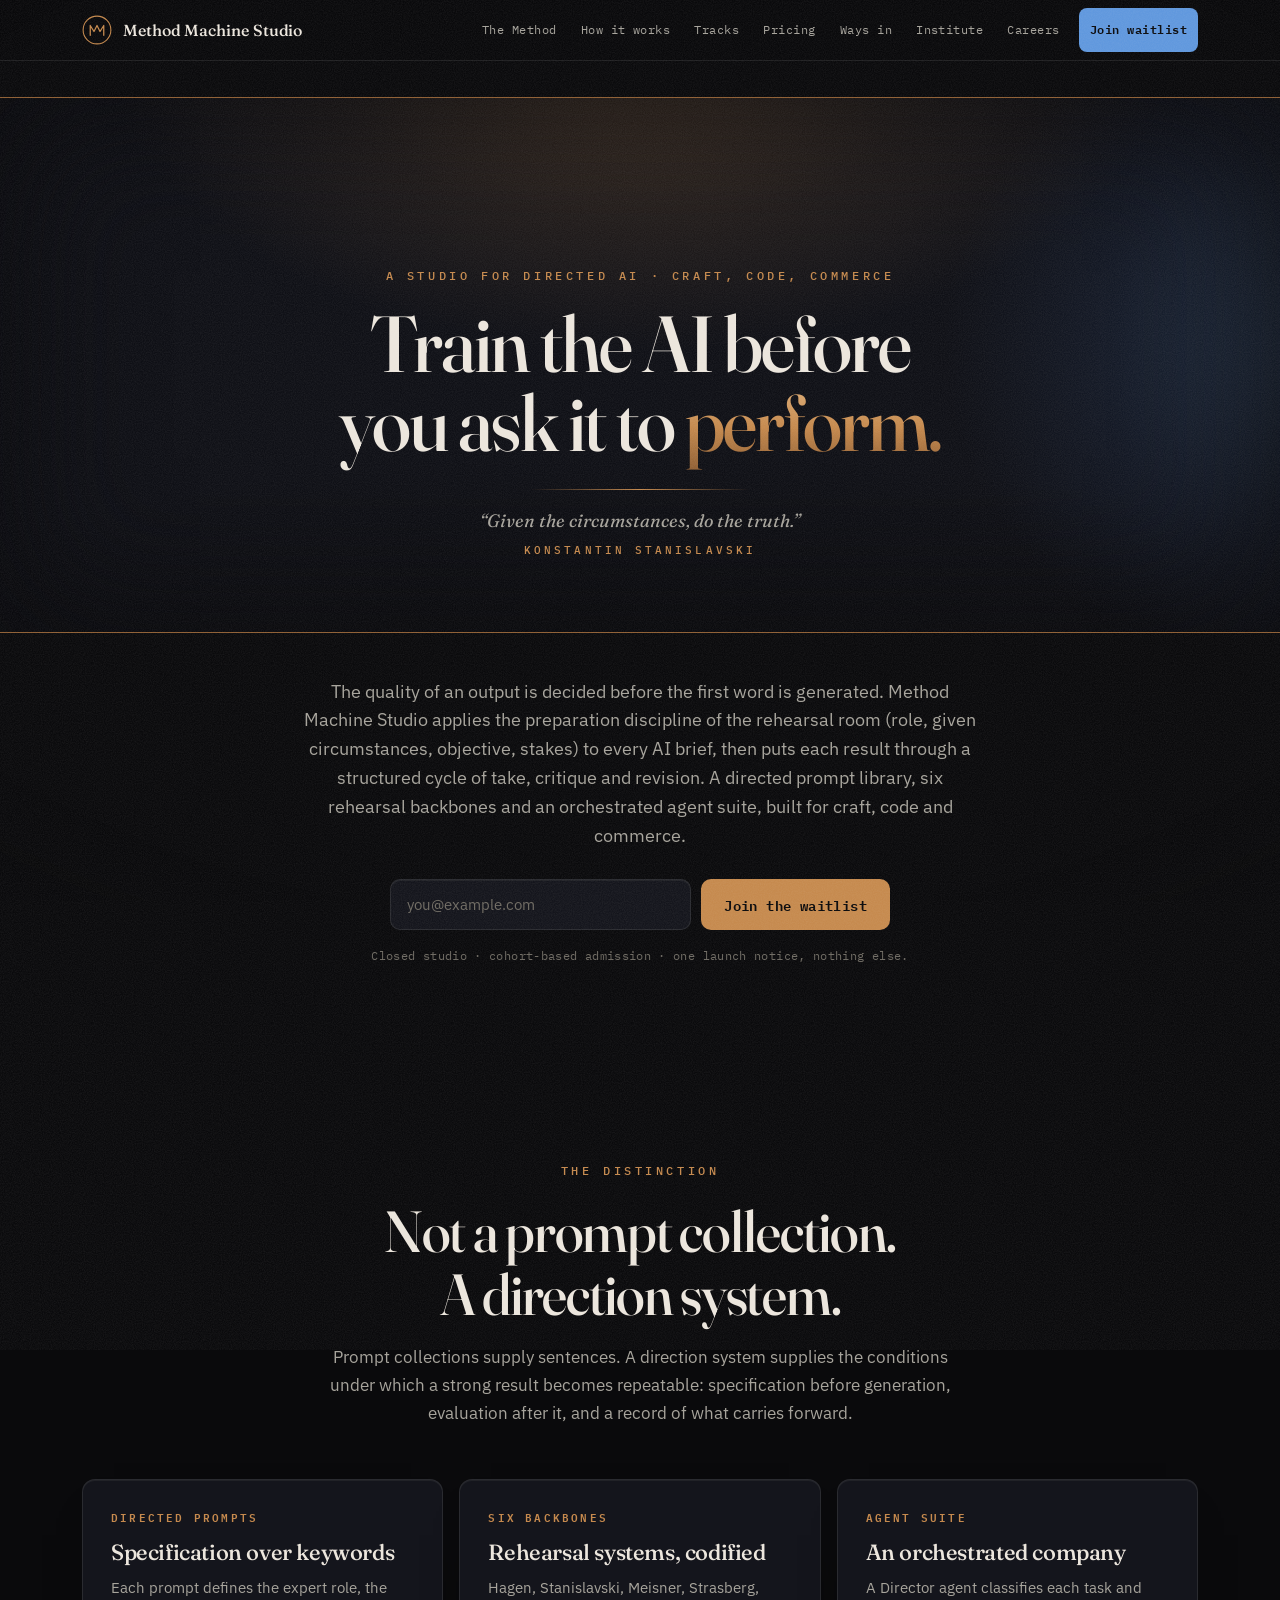
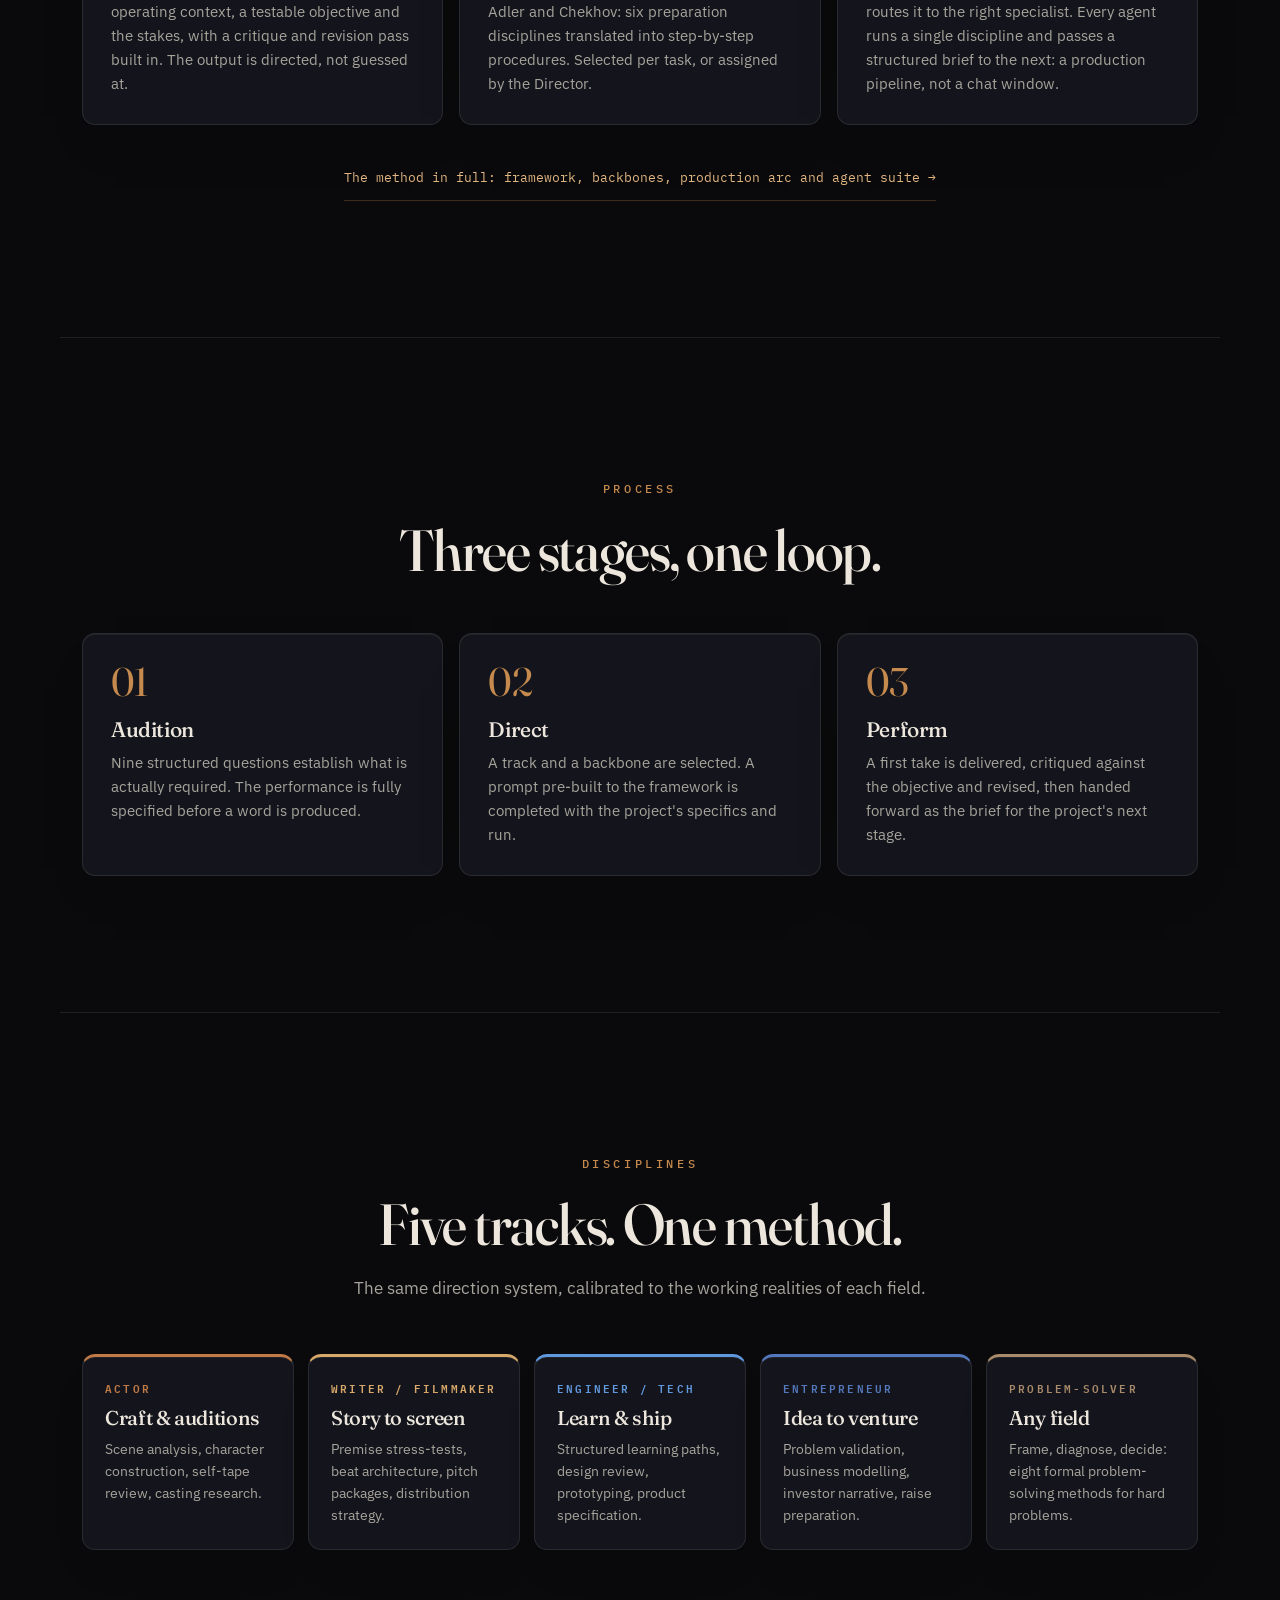
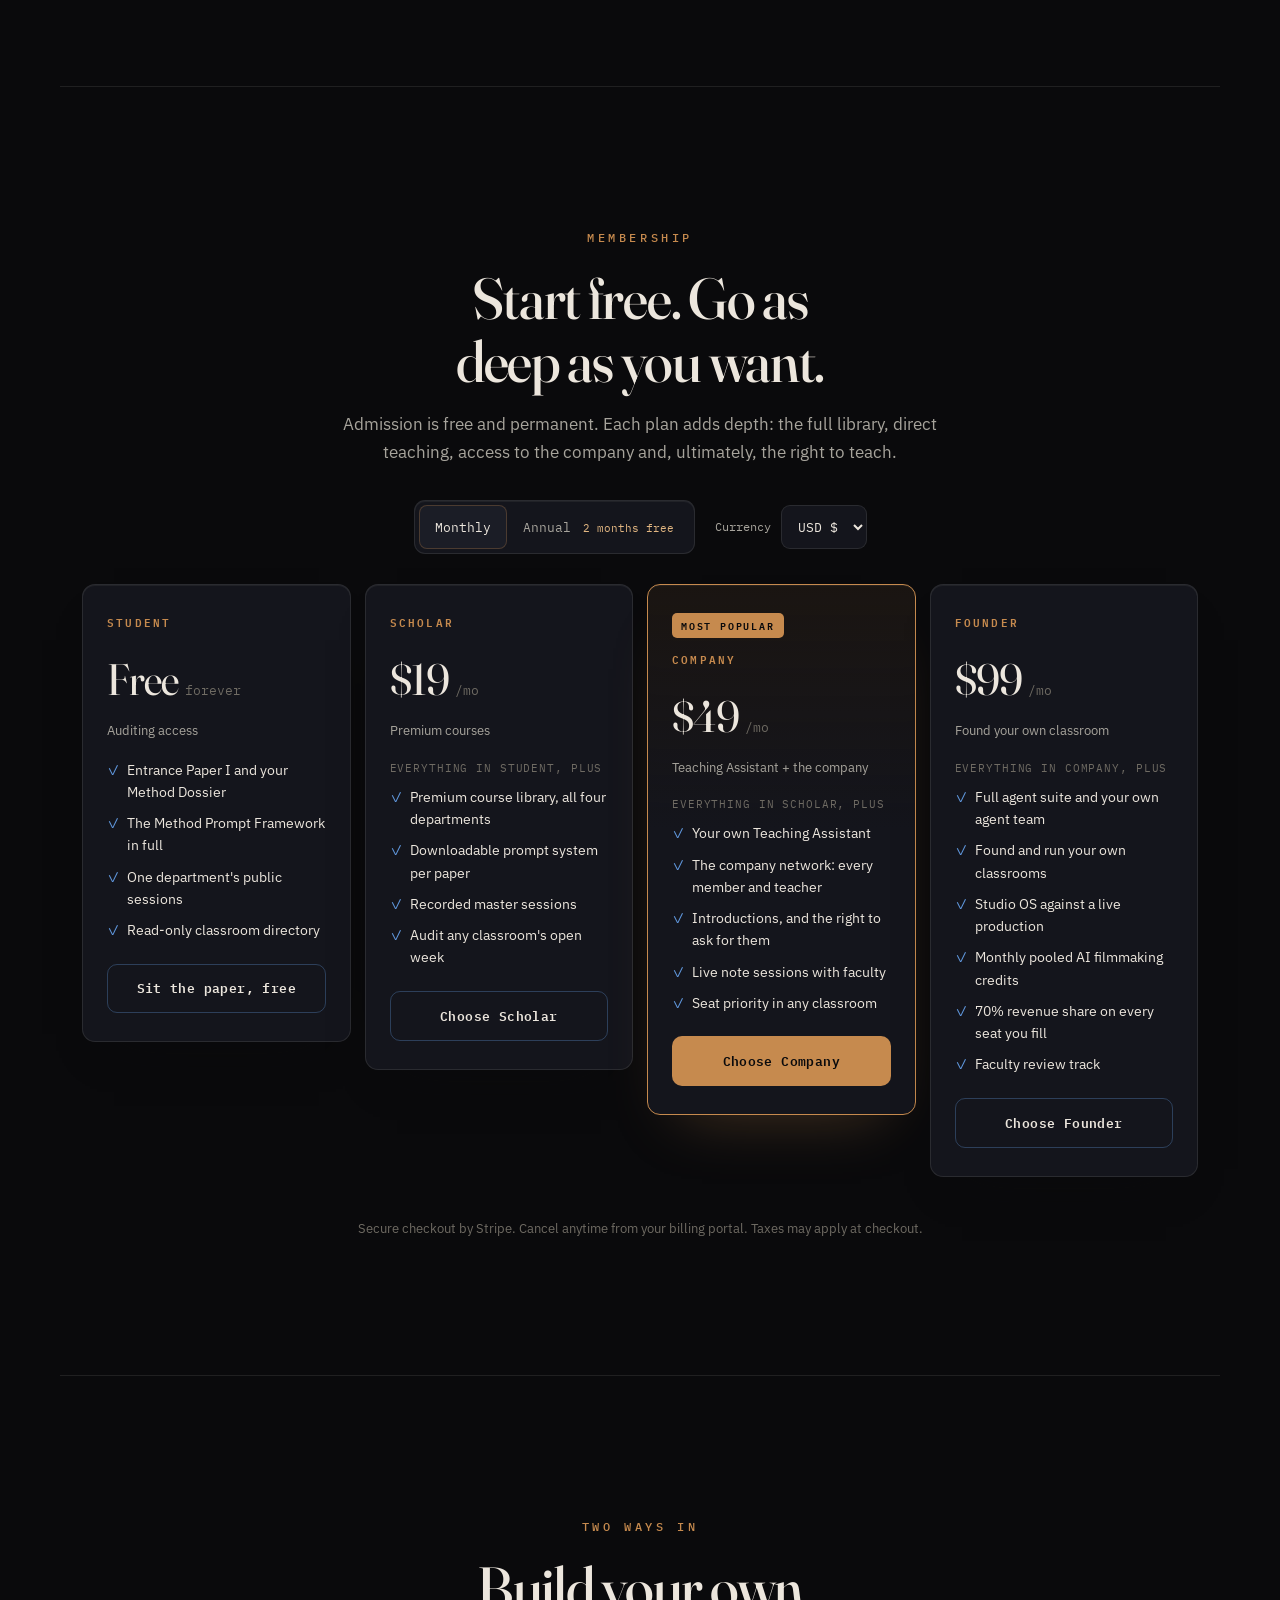
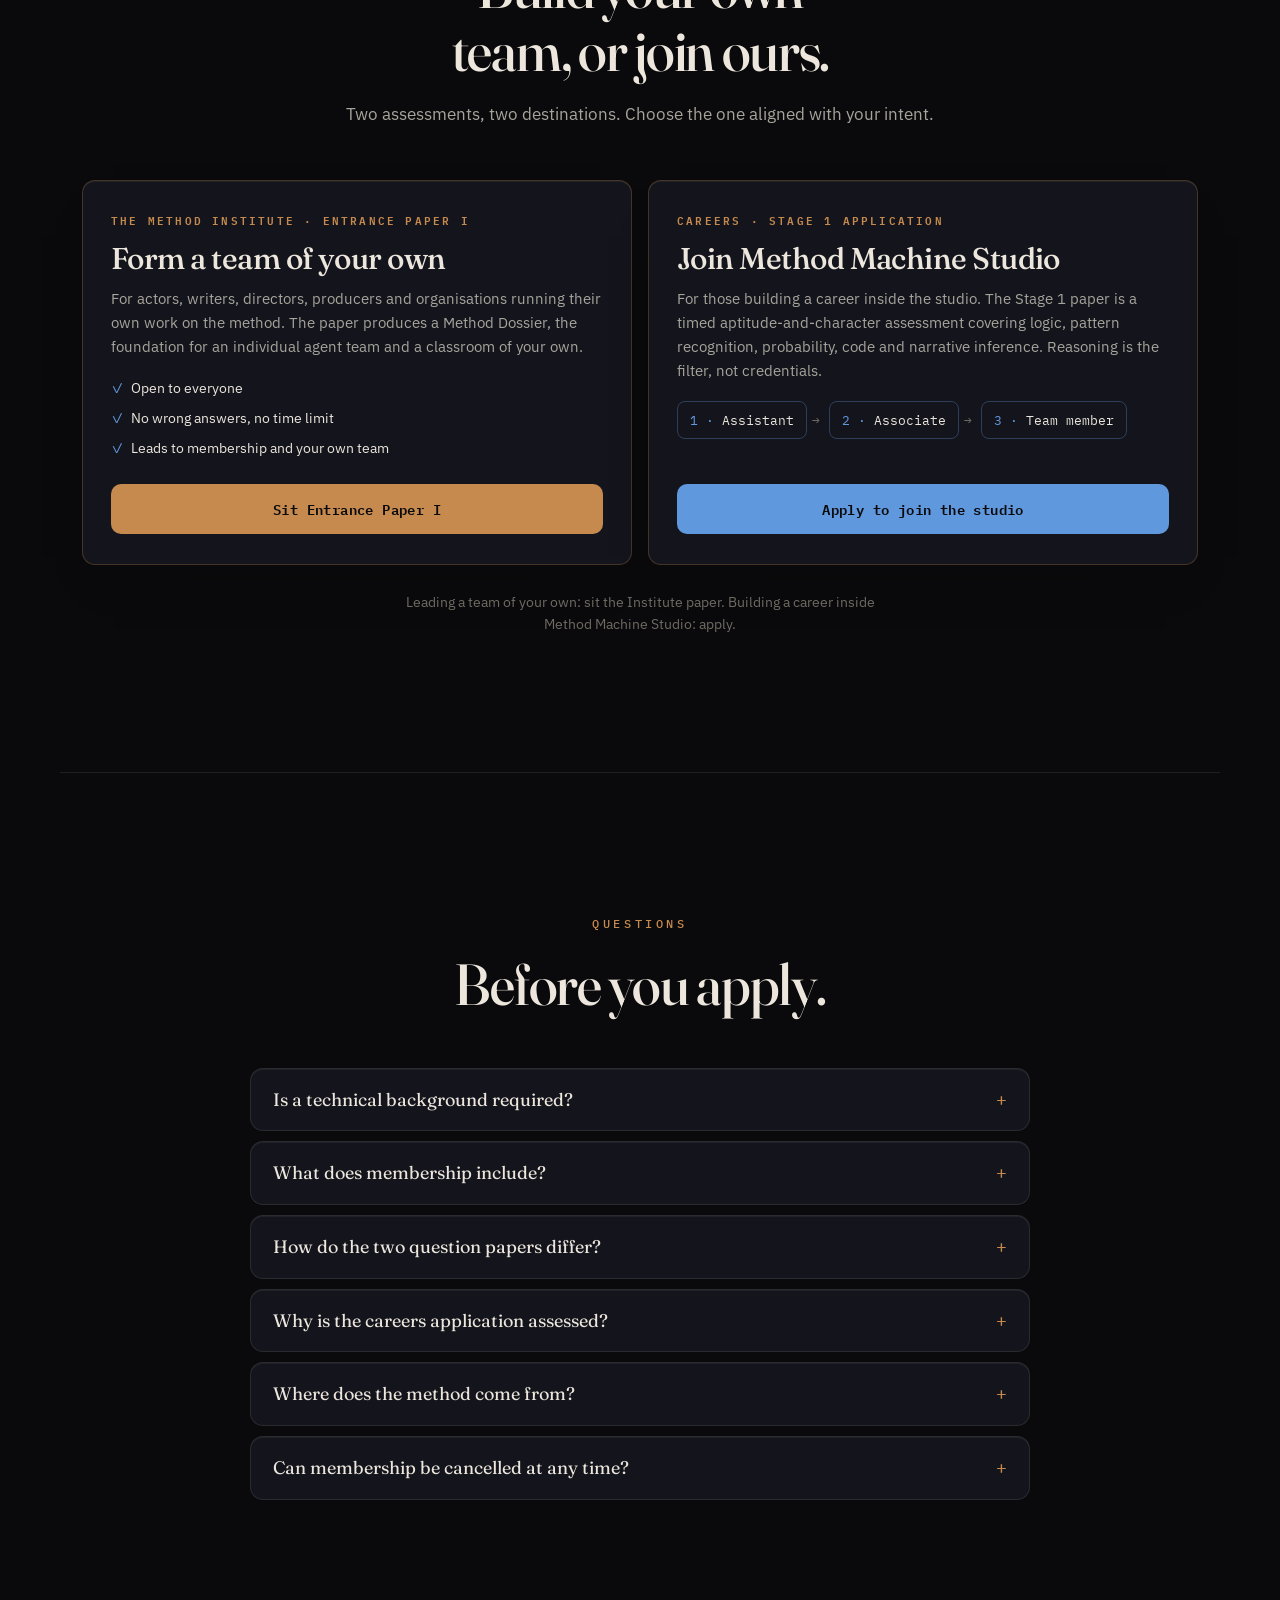
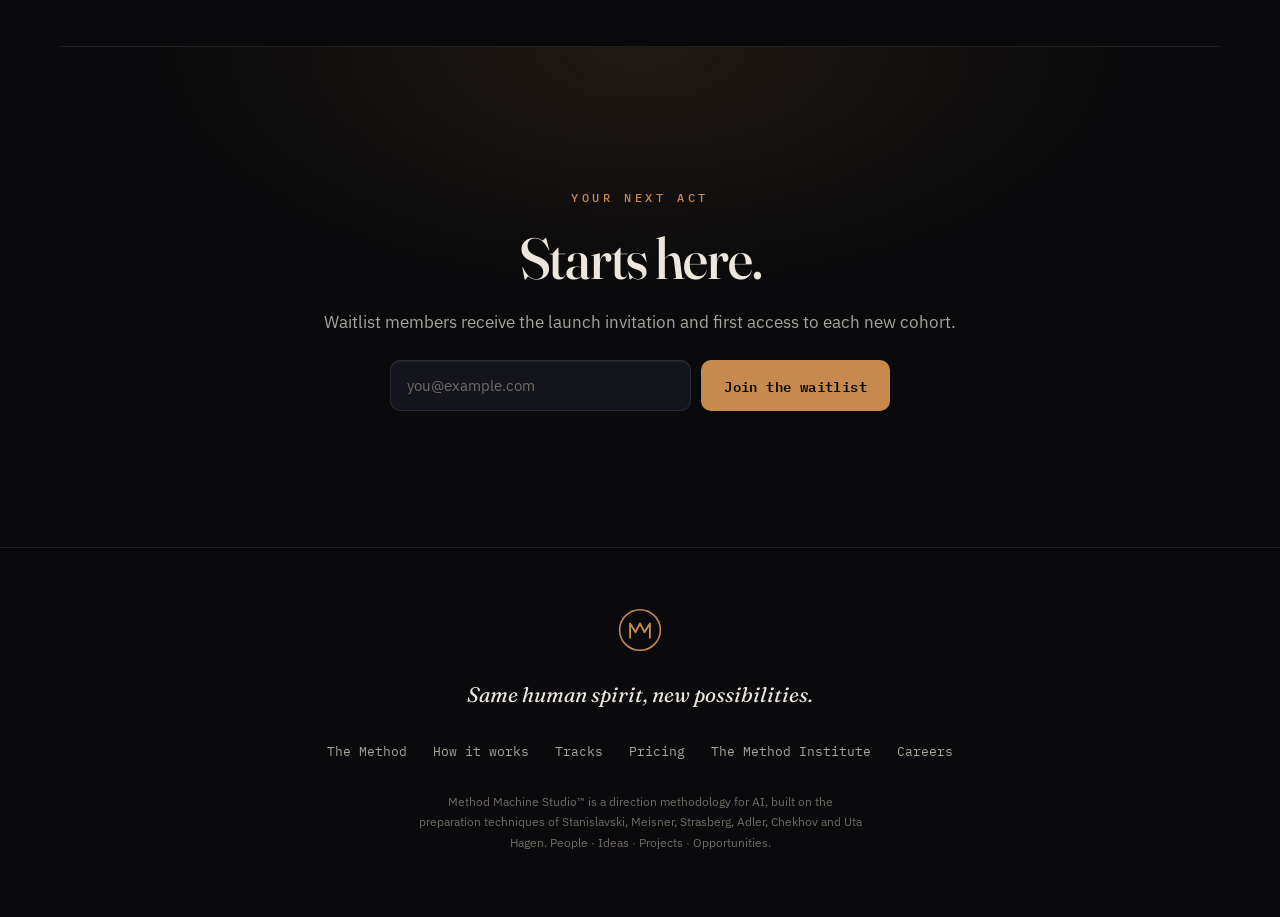
==== commit 48e78e9a: "Rewrite site copy in a more technical, artistic register Landing and Method pages now describe the m" ====
--- a/public/index.html
+++ b/public/index.html
@@ -3,7 +3,7 @@
 <meta charset="utf-8">
 <meta name="viewport" content="width=device-width, initial-scale=1">
 <title>Method Machine Studio — Train the AI before you ask it to perform</title>
-<meta name="description" content="A creative + tech studio run on directed AI. A directed prompt library, six master backbones, and an agent company for your craft, code, and business.">
+<meta name="description" content="A studio for directed AI. Rehearsal-room discipline applied to every brief: a directed prompt library, six rehearsal backbones and an orchestrated agent suite for craft, code and commerce.">
 <link rel="icon" href="/favicon.svg" type="image/svg+xml">
 <link rel="manifest" href="/site.webmanifest">
 <meta name="theme-color" content="#0a0a0c">
@@ -251,63 +251,63 @@
   <div class="hero">
     <div class="frame">
       <div class="title-card">
-        <span class="eyebrow">A creative + tech studio, run on directed AI</span>
+        <span class="eyebrow">A studio for directed AI · Craft, code, commerce</span>
         <h1 class="title">Train the AI before<br>you ask it to <span class="g">perform.</span></h1>
         <span class="title-rule" aria-hidden="true"></span>
         <p class="quote">“Given the circumstances, do the truth.”<b>Konstantin Stanislavski</b></p>
       </div>
     </div>
     <div class="hero-after">
-      <p class="lede">Large language models behave like method actors — they do their best work when you direct them with role, circumstances, objective, and motivation. Method Machine Studio turns that into a working system: a directed prompt library, six master backbones, and an agent company for your craft, code, and business.</p>
+      <p class="lede">The quality of an output is decided before the first word is generated. Method Machine Studio applies the preparation discipline of the rehearsal room (role, given circumstances, objective, stakes) to every AI brief, then puts each result through a structured cycle of take, critique and revision. A directed prompt library, six rehearsal backbones and an orchestrated agent suite, built for craft, code and commerce.</p>
       <form class="waitlist" id="waitlist" novalidate>
         <input type="text" name="website" class="hp" tabindex="-1" autocomplete="off" aria-hidden="true">
         <input type="email" id="email" placeholder="you@example.com" aria-label="Email address" autocomplete="email" required>
         <button class="btn primary" type="submit">Join the waitlist</button>
       </form>
-      <p class="trust" id="trust">Closed studio · applications open by cohort · no spam, one launch email.</p>
+      <p class="trust" id="trust">Closed studio · cohort-based admission · one launch notice, nothing else.</p>
     </div>
   </div>
 
   <!-- premise -->
   <section id="why" class="wrap">
     <div class="sec-head">
-      <span class="eyebrow">Why it's different</span>
-      <h2>Not a prompt list. A directing method.</h2>
-      <p>Anyone can sell you a sentence to paste. We give you the system great directors use — so the AI gives its best take, then critiques and improves it, every time.</p>
+      <span class="eyebrow">The distinction</span>
+      <h2>Not a prompt collection. A direction system.</h2>
+      <p>Prompt collections supply sentences. A direction system supplies the conditions under which a strong result becomes repeatable: specification before generation, evaluation after it, and a record of what carries forward.</p>
     </div>
     <div class="three">
-      <div class="vcard"><div class="k">Directed prompts</div><h3>Role, not keywords</h3><p>Every prompt sets a specific expert, the real circumstances, a testable objective, and the stakes — then builds in a critique-and-adjust loop. A performance, not a guess.</p></div>
-      <div class="vcard"><div class="k">Six backbones</div><h3>Direct in a master's tradition</h3><p>Hagen, Stanislavski, Meisner, Strasberg, Adler, Chekhov — each a step-by-step way to prepare the AI. Pick the one that fits the task, or let the Director choose.</p></div>
-      <div class="vcard"><div class="k">Your AI company</div><h3>Agents that hand off</h3><p>A Director casts the right performer; each agent runs one method and passes its work to the next. Your studio, staffed by directed AI.</p></div>
-    </div>
-    <p class="more-link"><a href="/method">Explore the method in full: the framework, the backbones, the journey and the agents →</a></p>
+      <div class="vcard"><div class="k">Directed prompts</div><h3>Specification over keywords</h3><p>Each prompt defines the expert role, the operating context, a testable objective and the stakes, with a critique and revision pass built in. The output is directed, not guessed at.</p></div>
+      <div class="vcard"><div class="k">Six backbones</div><h3>Rehearsal systems, codified</h3><p>Hagen, Stanislavski, Meisner, Strasberg, Adler and Chekhov: six preparation disciplines translated into step-by-step procedures. Selected per task, or assigned by the Director.</p></div>
+      <div class="vcard"><div class="k">Agent suite</div><h3>An orchestrated company</h3><p>A Director agent classifies each task and routes it to the right specialist. Every agent runs a single discipline and passes a structured brief to the next: a production pipeline, not a chat window.</p></div>
+    </div>
+    <p class="more-link"><a href="/method">The method in full: framework, backbones, production arc and agent suite →</a></p>
   </section>
 
   <!-- how -->
   <section id="how" class="wrap">
-    <div class="sec-head"><span class="eyebrow">How it works</span><h2>Three moves, then repeat.</h2></div>
+    <div class="sec-head"><span class="eyebrow">Process</span><h2>Three stages, one loop.</h2></div>
     <div class="steps">
-      <div class="step"><h3>Audition</h3><p>Answer nine plain questions about what you actually want. The system specifies the performance before it produces a word.</p></div>
-      <div class="step"><h3>Direct</h3><p>Choose your track and a backbone. Copy a prompt that's already built to the framework, fill the blanks, and run it.</p></div>
-      <div class="step"><h3>Perform</h3><p>Get a first take, an honest critique, and a stronger revision — with a handoff into the next step of your project.</p></div>
+      <div class="step"><h3>Audition</h3><p>Nine structured questions establish what is actually required. The performance is fully specified before a word is produced.</p></div>
+      <div class="step"><h3>Direct</h3><p>A track and a backbone are selected. A prompt pre-built to the framework is completed with the project's specifics and run.</p></div>
+      <div class="step"><h3>Perform</h3><p>A first take is delivered, critiqued against the objective and revised, then handed forward as the brief for the project's next stage.</p></div>
     </div>
   </section>
 
   <!-- tracks -->
   <section id="tracks" class="wrap">
-    <div class="sec-head"><span class="eyebrow">Who it's for</span><h2>Five tracks, one method.</h2><p>The same directing system, tuned to how you actually work.</p></div>
+    <div class="sec-head"><span class="eyebrow">Disciplines</span><h2>Five tracks. One method.</h2><p>The same direction system, calibrated to the working realities of each field.</p></div>
     <div class="tracks">
-      <div class="track" style="--tc:var(--actor)"><div class="tk">Actor</div><h3>Craft &amp; auditions</h3><p>Scene work, character build, self-tape notes, casting research.</p></div>
-      <div class="track" style="--tc:var(--writer)"><div class="tk">Writer / Filmmaker</div><h3>Story to screen</h3><p>Premise tests, beat sheets, pitch packages, distribution.</p></div>
-      <div class="track" style="--tc:var(--engineer)"><div class="tk">Engineer / Tech</div><h3>Learn &amp; ship</h3><p>Learning paths, design reviews, prototyping, product specs.</p></div>
-      <div class="track" style="--tc:var(--founder)"><div class="tk">Entrepreneur</div><h3>Idea to venture</h3><p>Problem validation, business models, pitch and funding prep.</p></div>
-      <div class="track" style="--tc:var(--solver)"><div class="tk">Problem-Solver</div><h3>Any field</h3><p>Frame, diagnose, decide — eight solving methods for hard problems.</p></div>
+      <div class="track" style="--tc:var(--actor)"><div class="tk">Actor</div><h3>Craft &amp; auditions</h3><p>Scene analysis, character construction, self-tape review, casting research.</p></div>
+      <div class="track" style="--tc:var(--writer)"><div class="tk">Writer / Filmmaker</div><h3>Story to screen</h3><p>Premise stress-tests, beat architecture, pitch packages, distribution strategy.</p></div>
+      <div class="track" style="--tc:var(--engineer)"><div class="tk">Engineer / Tech</div><h3>Learn &amp; ship</h3><p>Structured learning paths, design review, prototyping, product specification.</p></div>
+      <div class="track" style="--tc:var(--founder)"><div class="tk">Entrepreneur</div><h3>Idea to venture</h3><p>Problem validation, business modelling, investor narrative, raise preparation.</p></div>
+      <div class="track" style="--tc:var(--solver)"><div class="tk">Problem-Solver</div><h3>Any field</h3><p>Frame, diagnose, decide: eight formal problem-solving methods for hard problems.</p></div>
     </div>
   </section>
 
   <!-- pricing -->
   <section id="pricing" class="wrap">
-    <div class="sec-head"><span class="eyebrow">Membership</span><h2>Start free. Go as deep as you want.</h2><p>Admission is free and permanent. A plan buys depth: the library, the teaching, the company, and eventually the right to teach here yourself.</p></div>
+    <div class="sec-head"><span class="eyebrow">Membership</span><h2>Start free. Go as deep as you want.</h2><p>Admission is free and permanent. Each plan adds depth: the full library, direct teaching, access to the company and, ultimately, the right to teach.</p></div>
     <div class="pay-controls">
       <div class="seg" role="group" aria-label="Billing period">
         <button type="button" data-interval="month" aria-pressed="true">Monthly</button>
@@ -340,43 +340,43 @@
     <div class="sec-head">
       <span class="eyebrow">Two ways in</span>
       <h2>Build your own team, or join ours.</h2>
-      <p>There are two question papers, and they lead to different places. Pick the one that matches what you want.</p>
+      <p>Two assessments, two destinations. Choose the one aligned with your intent.</p>
     </div>
     <div class="paths">
       <div class="path">
         <div class="k">The Method Institute · Entrance Paper I</div>
         <h3>Form a team of your own</h3>
-        <p>For actors, writers, directors, producers and businesses who want to run their own work on the method. Sit the paper, receive your Method Dossier, then build your own agent team and found your own classroom.</p>
+        <p>For actors, writers, directors, producers and organisations running their own work on the method. The paper produces a Method Dossier, the foundation for an individual agent team and a classroom of your own.</p>
         <ul class="facts"><li>Open to everyone</li><li>No wrong answers, no time limit</li><li>Leads to membership and your own team</li></ul>
         <a class="btn primary" href="/institute">Sit Entrance Paper I</a>
       </div>
       <div class="path">
         <div class="k">Careers · Stage 1 Application</div>
         <h3>Join Method Machine Studio</h3>
-        <p>For people who want to work inside the studio and build a career with us. The Stage 1 paper is a timed aptitude-and-character assessment: logic, patterns, probability, code, story inference. No résumé polish.</p>
+        <p>For those building a career inside the studio. The Stage 1 paper is a timed aptitude-and-character assessment covering logic, pattern recognition, probability, code and narrative inference. Reasoning is the filter, not credentials.</p>
         <ol class="ladder"><li>Assistant</li><li>Associate</li><li>Team member</li></ol>
         <a class="btn blue" href="apply.html">Apply to join the studio</a>
       </div>
     </div>
-    <p class="paths-note">Not sure which? If you want to lead a team of your own, sit the Institute paper. If you want to grow a career inside Method Machine Studio, apply.</p>
+    <p class="paths-note">Leading a team of your own: sit the Institute paper. Building a career inside Method Machine Studio: apply.</p>
   </section>
 
   <!-- faq -->
   <section id="faq" class="wrap">
     <div class="sec-head"><span class="eyebrow">Questions</span><h2>Before you apply.</h2></div>
     <div class="faq">
-      <details><summary>Do I need to be technical?</summary><p>No. The method is a directing procedure — nine plain questions and a set of backbones. Engineers, actors, writers, founders, and problem-solvers each get a track tuned to their work.</p></details>
-      <details><summary>What's actually in the membership?</summary><p>A directed prompt library for your track, six master backbones, an agent suite that chains into workflows, a community, and — on higher tiers — a verified member registry and business tools.</p></details>
-      <details><summary>What's the difference between the two question papers?</summary><p>Entrance Paper I at The Method Institute is for forming a team of your own: it builds your Method Dossier and leads to membership, your own agent team and your own classroom. The Stage 1 application is for joining Method Machine Studio itself: you start as an Assistant, grow to Associate, then join the team, with a career path with us.</p></details>
-      <details><summary>Why is the careers application assessed?</summary><p>People who join the studio work on real productions with us. Stage 1 measures reasoning and character, not polish, so every Assistant starts from the same fair bar.</p></details>
-      <details><summary>Where does the method come from?</summary><p>The “LLMs as method actors” framing comes from Colin Doyle's 2024 paper. We extend it with the step-by-step techniques of Stanislavski, Meisner, Strasberg, Adler, Chekhov, and Uta Hagen.</p></details>
-      <details><summary>Can I cancel anytime?</summary><p>Yes. Membership is month-to-month (or annual for two months free). Your free-tier access remains.</p></details>
+      <details><summary>Is a technical background required?</summary><p>No. The method is a direction procedure: nine structured questions and a set of backbones. Engineers, actors, writers, founders and problem-solvers each work from a track calibrated to their field.</p></details>
+      <details><summary>What does membership include?</summary><p>A directed prompt library for your track, six rehearsal backbones, an agent suite that chains into production workflows, a practitioner community and, on higher plans, a verified member registry and business tooling.</p></details>
+      <details><summary>How do the two question papers differ?</summary><p>Entrance Paper I at The Method Institute is for leading a team of your own: it produces a Method Dossier and leads to membership, an individual agent team and a classroom of your own. The Stage 1 application is for joining Method Machine Studio itself, with a career path from Assistant to Associate to team member.</p></details>
+      <details><summary>Why is the careers application assessed?</summary><p>Studio members work on live productions. Stage 1 measures reasoning and character rather than presentation, so every Assistant enters against the same standard.</p></details>
+      <details><summary>Where does the method come from?</summary><p>The rehearsal room. The preparation techniques of Stanislavski, Meisner, Strasberg, Adler, Chekhov and Uta Hagen, refined over a century to produce truthful, repeatable performance, are translated into procedures that direct AI output with the same rigour.</p></details>
+      <details><summary>Can membership be cancelled at any time?</summary><p>Yes. Membership runs month to month, or annually with two months included. Free-tier access remains in either case.</p></details>
     </div>
   </section>
 
   <!-- final cta -->
   <section class="wrap closing" style="border-bottom:none">
-    <div class="sec-head" style="margin-bottom:24px"><span class="eyebrow">Your next act</span><h2>Starts here.</h2><p>Join the waitlist and you'll get the launch invite and first crack at a cohort.</p></div>
+    <div class="sec-head" style="margin-bottom:24px"><span class="eyebrow">Your next act</span><h2>Starts here.</h2><p>Waitlist members receive the launch invitation and first access to each new cohort.</p></div>
     <form class="waitlist" id="waitlist2" novalidate style="margin-top:0">
       <input type="text" name="website" class="hp" tabindex="-1" autocomplete="off" aria-hidden="true">
       <input type="email" id="email2" placeholder="you@example.com" aria-label="Email address" autocomplete="email" required>
@@ -389,7 +389,7 @@
   <svg class="fmg"><use href="#mg"/></svg>
   <p class="ftag">Same human spirit, new possibilities.</p>
   <div class="fnav"><a href="/method">The Method</a><a href="#how">How it works</a><a href="#tracks">Tracks</a><a href="#pricing">Pricing</a><a href="/institute">The Method Institute</a><a href="apply.html">Careers</a></div>
-  <p class="fine">Method Machine Studio™ — a prompting methodology built on the “LLMs as method actors” framing from <a href="https://arxiv.org/abs/2411.05778" target="_blank" rel="noopener">Colin Doyle's 2024 paper</a>, extended with the techniques of Stanislavski, Meisner, Strasberg, Adler, Chekhov, and Uta Hagen. People · Ideas · Projects · Opportunities.</p>
+  <p class="fine">Method Machine Studio™ is a direction methodology for AI, built on the preparation techniques of Stanislavski, Meisner, Strasberg, Adler, Chekhov and Uta Hagen. People · Ideas · Projects · Opportunities.</p>
 </footer>
 
 <script>
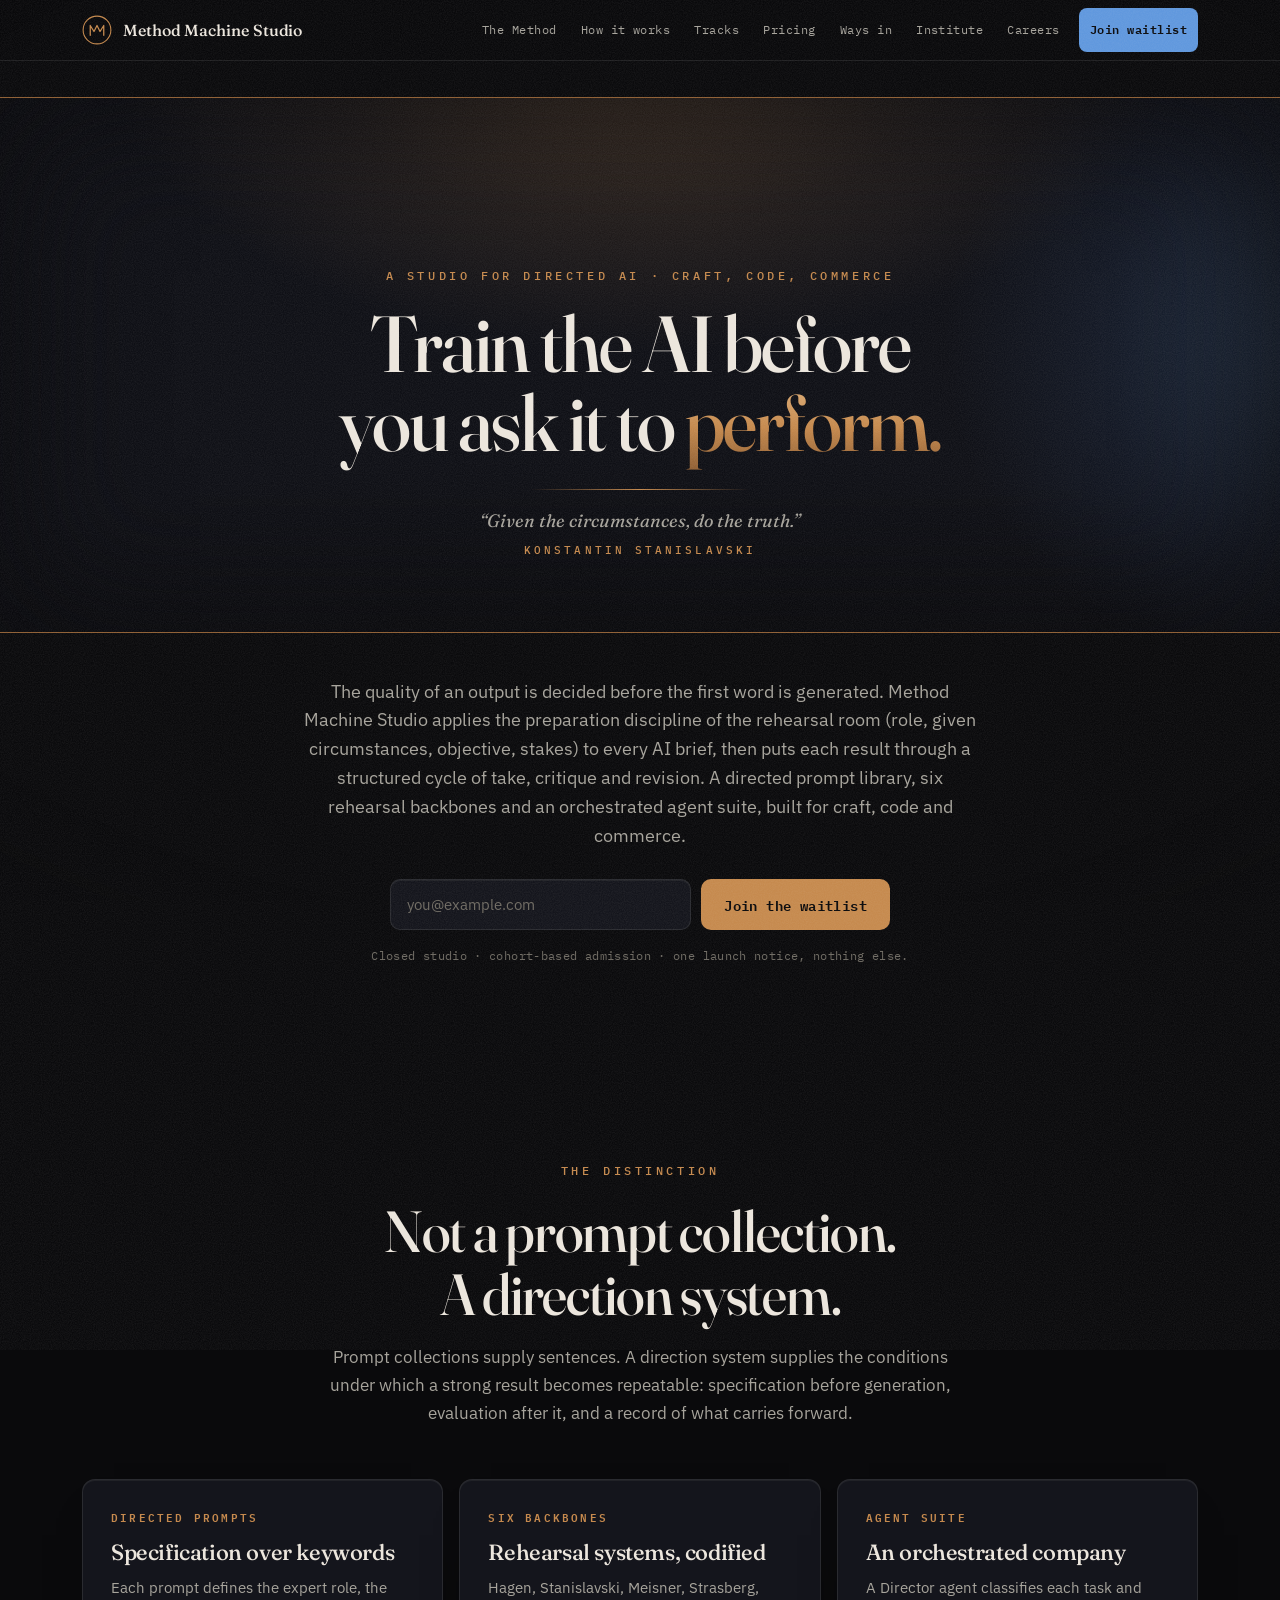
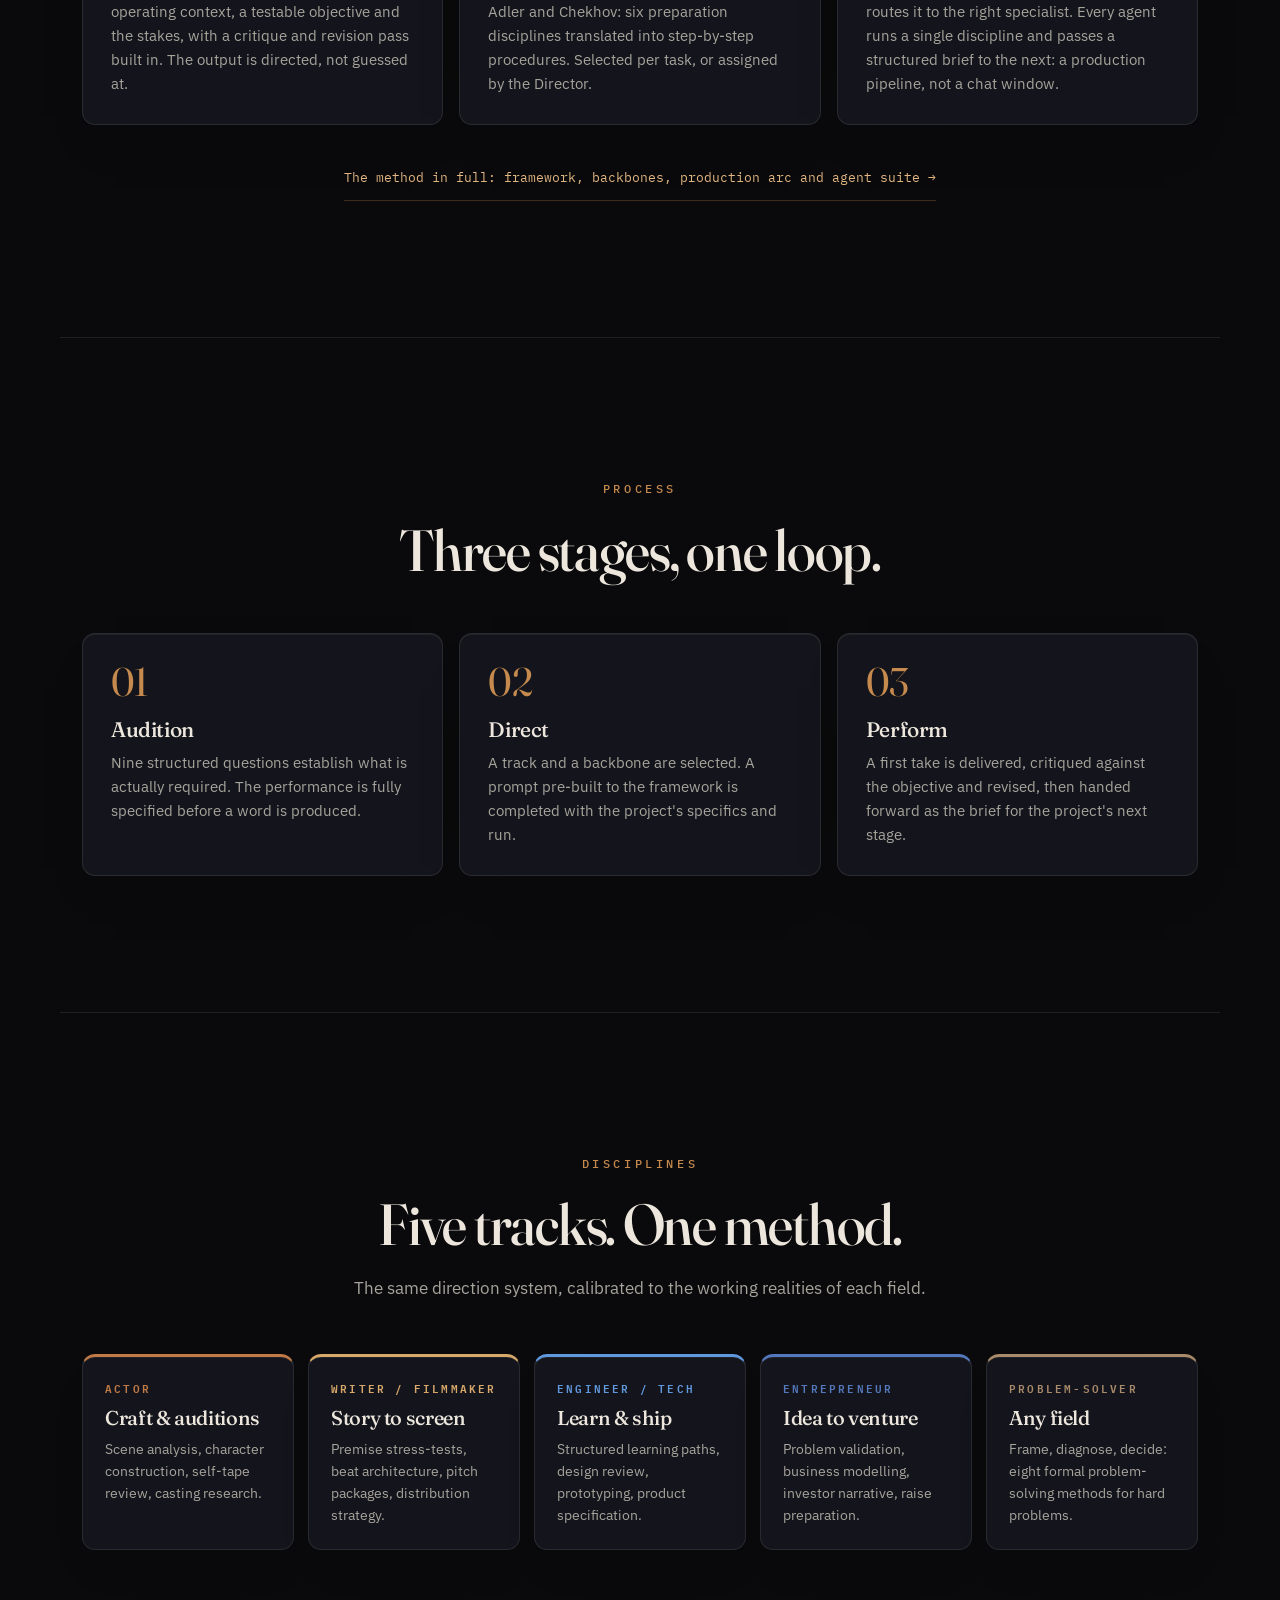
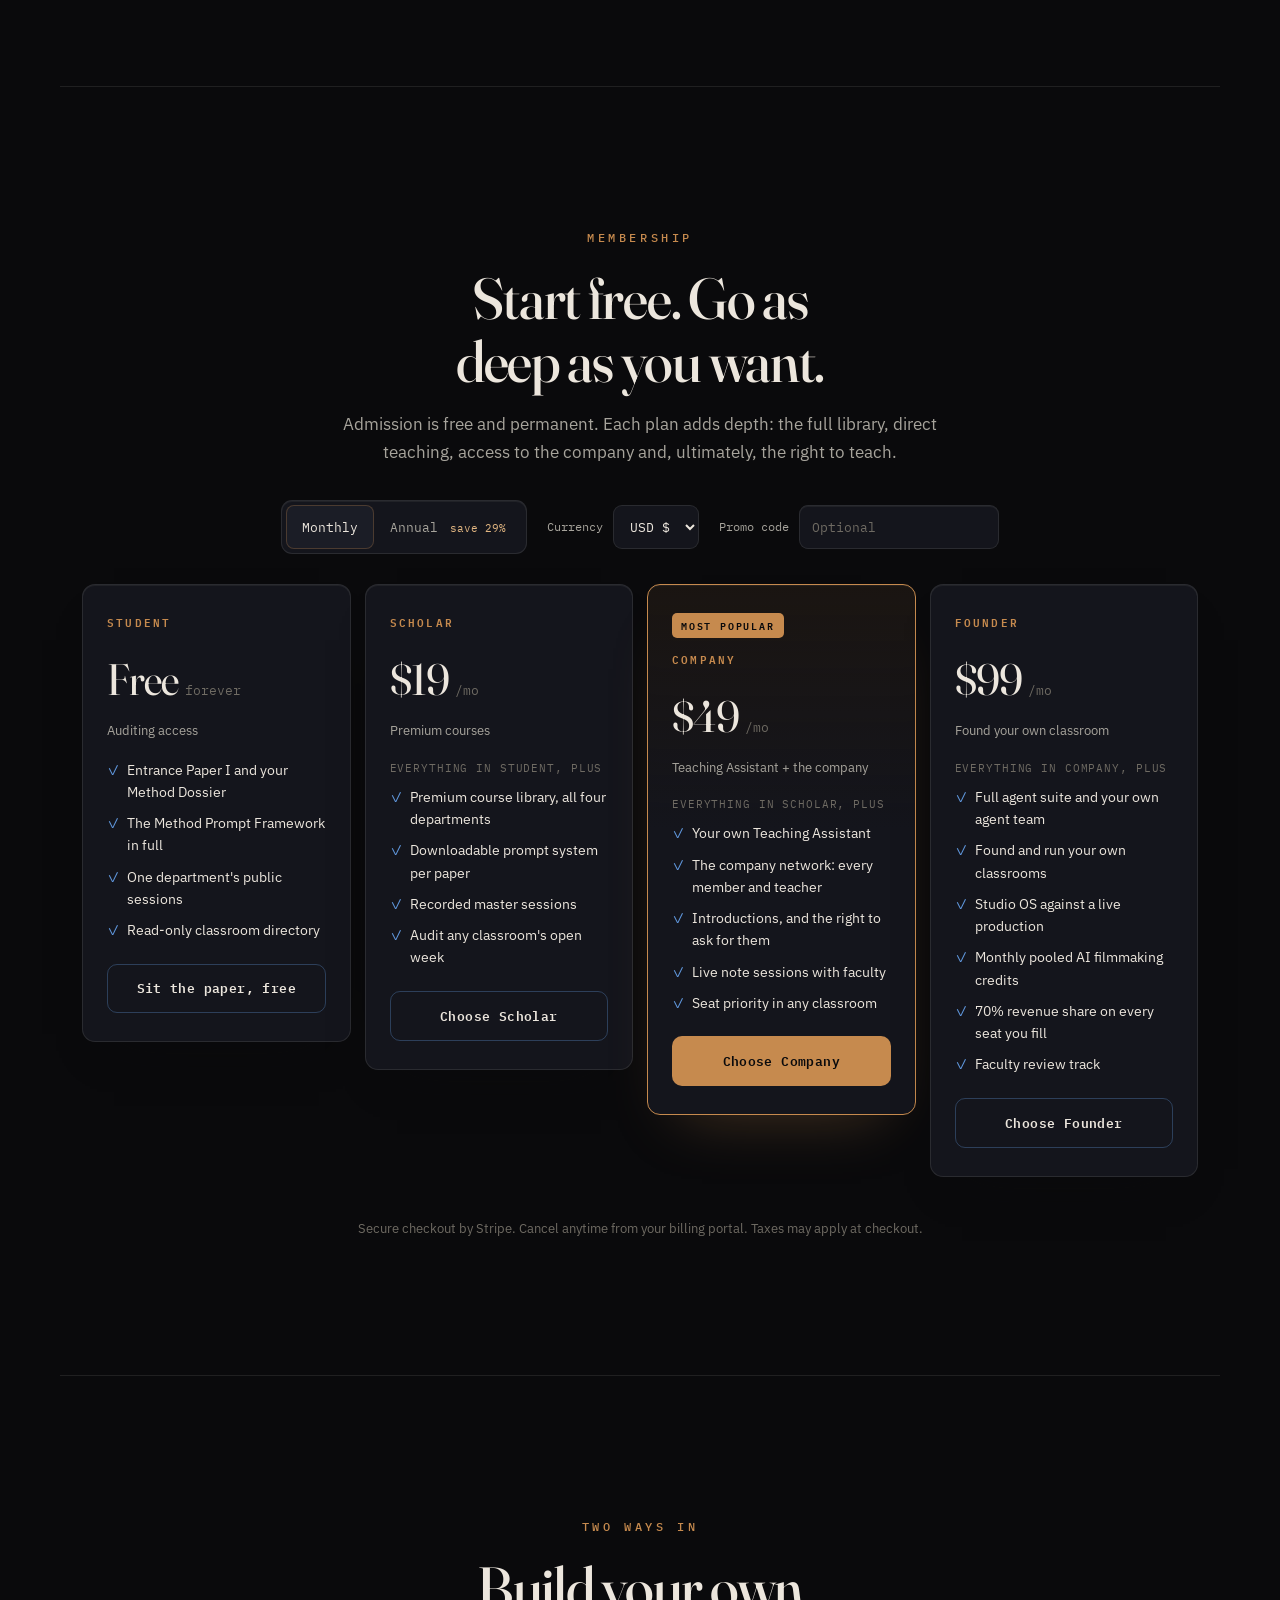
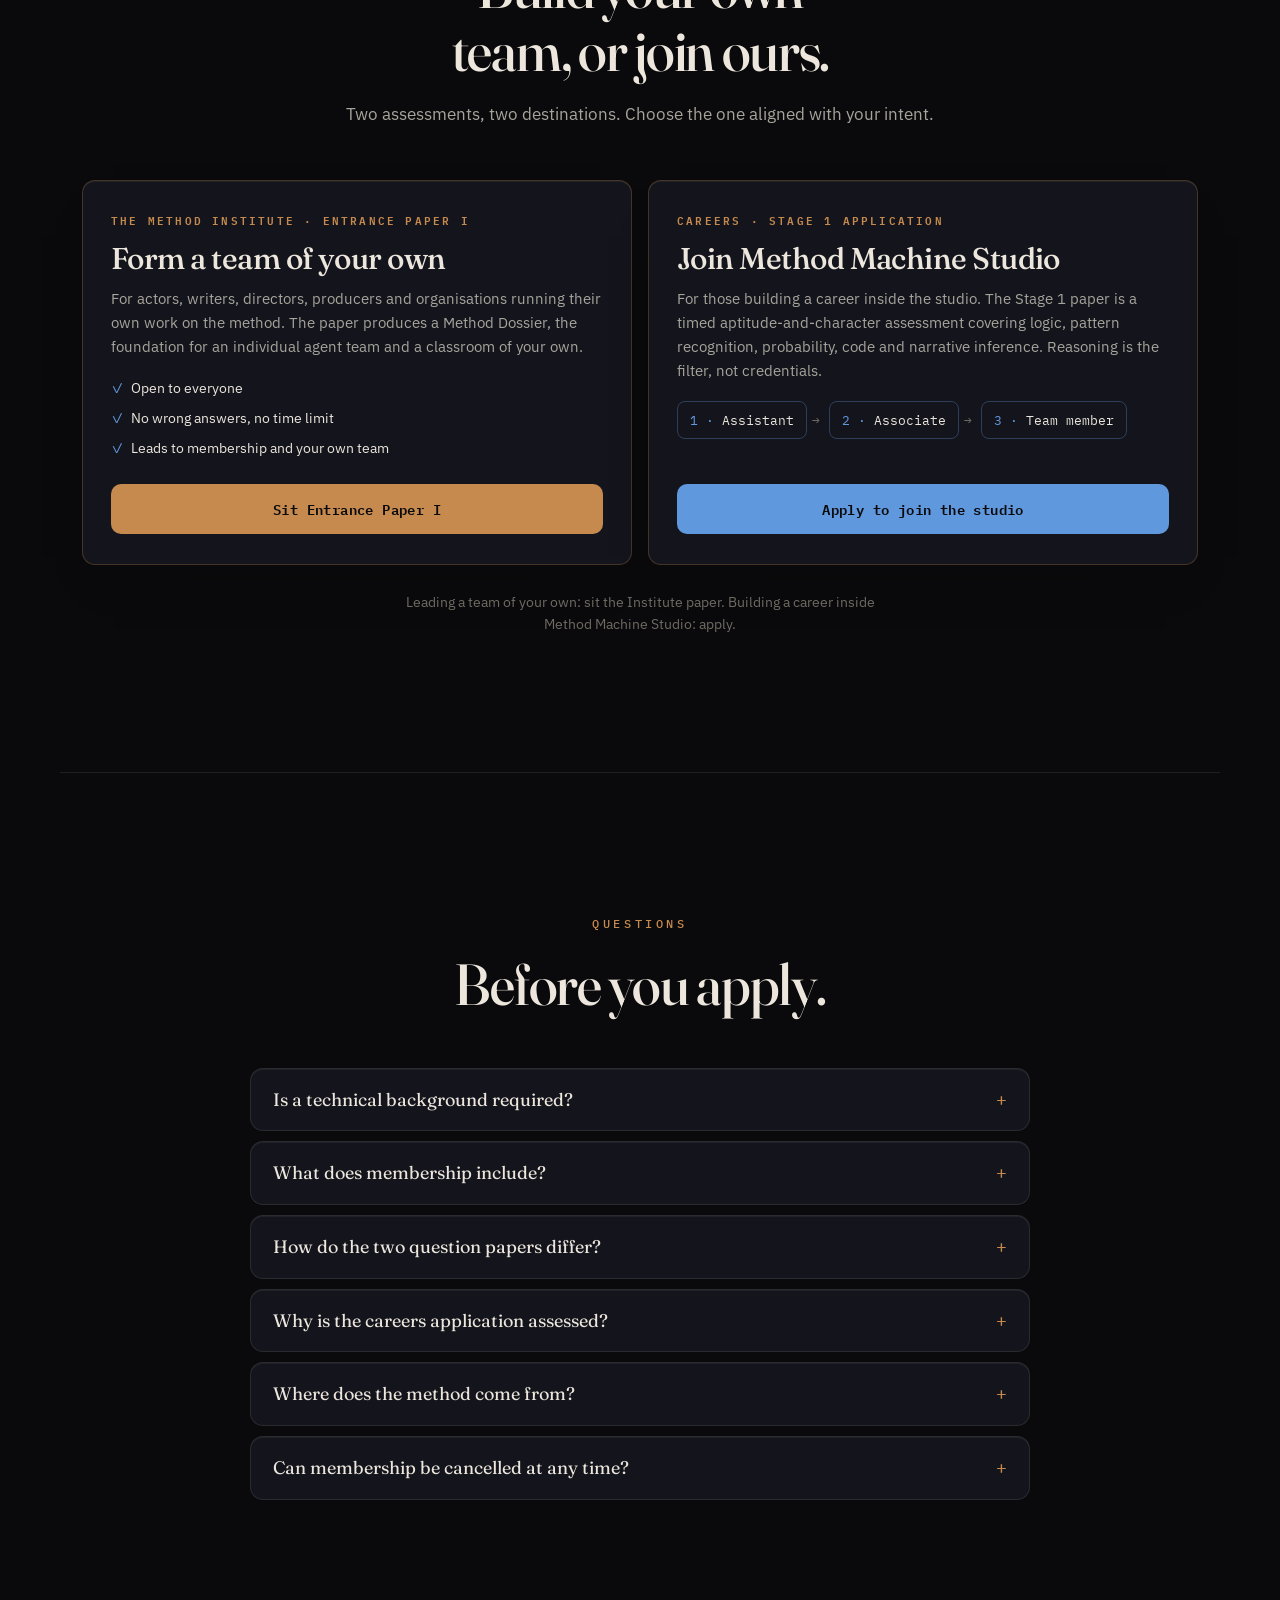
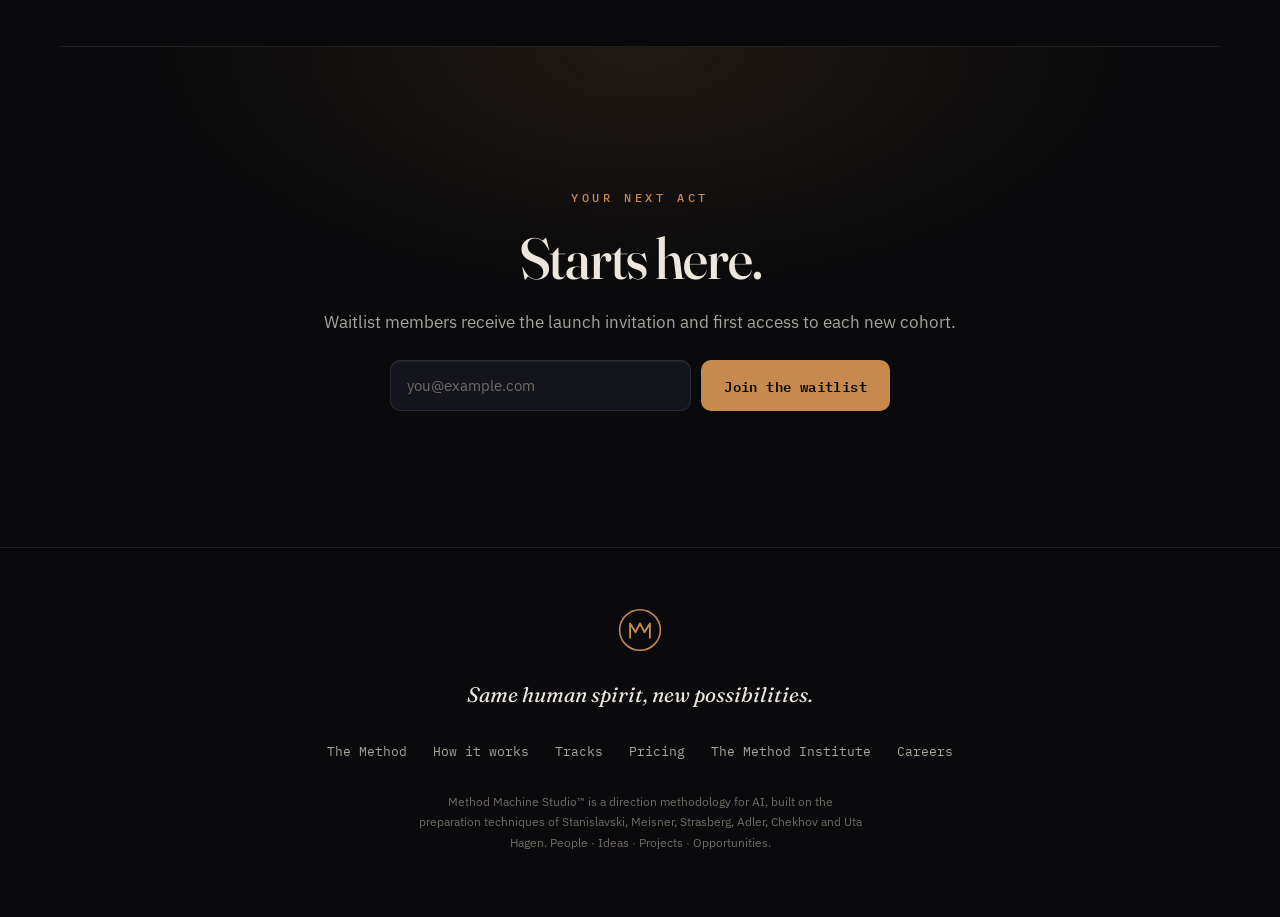
==== commit 94e01ea2: "Cut annual prices by 15% and add a promo code box Annual plans now cost 8.5× the monthly price (the " ====
--- a/public/index.html
+++ b/public/index.html
@@ -157,6 +157,10 @@
   .tier .btn{margin-top:auto; width:100%; font-size:13px}
   .tier button.btn{font-family:var(--f-mono)}
   .feat-flag{font-family:var(--f-mono); font-size:10px; letter-spacing:.18em; text-transform:uppercase; color:var(--stage); background:var(--bronze); border-radius:5px; padding:4px 9px; align-self:flex-start; margin-bottom:12px; font-weight:600}
+  .promo{font-family:var(--f-mono); font-size:12px; color:var(--ink-dim); display:inline-flex; gap:10px; align-items:center}
+  .promo input{background:var(--panel); color:var(--ink); border:1px solid var(--line); border-radius:9px; min-height:44px; width:12.5rem; padding:10px 12px; font-family:var(--f-mono); font-size:13px; letter-spacing:.06em; text-transform:uppercase; box-shadow:var(--highlight)}
+  .promo input::placeholder{color:var(--ink-faint); text-transform:none; letter-spacing:0}
+  .promo input:focus{outline:none; border-color:var(--bronze)}
   .pay-msg{text-align:center; margin-top:20px; font-family:var(--f-mono); font-size:13px; color:var(--bronze-hi); min-height:1.2em}
   .pay-fine{text-align:center; margin-top:6px; font-size:12.5px; color:var(--ink-faint)}
 
@@ -311,10 +315,13 @@
     <div class="pay-controls">
       <div class="seg" role="group" aria-label="Billing period">
         <button type="button" data-interval="month" aria-pressed="true">Monthly</button>
-        <button type="button" data-interval="year" aria-pressed="false">Annual <span>2 months free</span></button>
+        <button type="button" data-interval="year" aria-pressed="false">Annual <span id="saveTag">save 29%</span></button>
       </div>
       <label class="cur">Currency
         <select id="currency" aria-label="Currency"><option value="usd">USD $</option><option value="eur">EUR €</option><option value="gbp">GBP £</option><option value="inr">INR ₹</option></select>
+      </label>
+      <label class="promo">Promo code
+        <input id="promo" type="text" autocomplete="off" autocapitalize="characters" spellcheck="false" maxlength="64" placeholder="Optional">
       </label>
     </div>
     <div class="tiers">
@@ -370,7 +377,7 @@
       <details><summary>How do the two question papers differ?</summary><p>Entrance Paper I at The Method Institute is for leading a team of your own: it produces a Method Dossier and leads to membership, an individual agent team and a classroom of your own. The Stage 1 application is for joining Method Machine Studio itself, with a career path from Assistant to Associate to team member.</p></details>
       <details><summary>Why is the careers application assessed?</summary><p>Studio members work on live productions. Stage 1 measures reasoning and character rather than presentation, so every Assistant enters against the same standard.</p></details>
       <details><summary>Where does the method come from?</summary><p>The rehearsal room. The preparation techniques of Stanislavski, Meisner, Strasberg, Adler, Chekhov and Uta Hagen, refined over a century to produce truthful, repeatable performance, are translated into procedures that direct AI output with the same rigour.</p></details>
-      <details><summary>Can membership be cancelled at any time?</summary><p>Yes. Membership runs month to month, or annually with two months included. Free-tier access remains in either case.</p></details>
+      <details><summary>Can membership be cancelled at any time?</summary><p>Yes. Membership runs month to month, or annually at a reduced rate. Free-tier access remains in either case.</p></details>
     </div>
   </section>
 
@@ -452,12 +459,13 @@
   var sel=document.getElementById("currency"), msg=document.getElementById("payMsg");
   function paint(){
     sel.value=MMS.currency;
+    var tag=document.getElementById("saveTag"), sv=MMS.annualSaving(); if(tag && sv) tag.textContent="save "+sv+"%";
     document.querySelectorAll(".seg button").forEach(function(b){ b.setAttribute("aria-pressed", b.dataset.interval===MMS.interval?"true":"false"); });
     document.querySelectorAll(".price[data-plan]").forEach(function(el){
       var p=MMS.price(el.dataset.plan); if(!p) return;
       el.innerHTML=MMS.format(p.amount)+' <small>'+(MMS.interval==="year"?"/yr":"/mo")+'</small>';
       var note=document.querySelector('[data-note="'+el.dataset.plan+'"]');
-      if(note){ if(!note.dataset.base) note.dataset.base=note.textContent; note.textContent = MMS.interval==="year" ? "≈ "+MMS.format(Math.round(p.amount/12))+"/mo · 2 months free" : note.dataset.base; }
+      if(note){ if(!note.dataset.base) note.dataset.base=note.textContent; note.textContent = MMS.interval==="year" ? "≈ "+MMS.format(Math.round(p.amount/12))+"/mo · save "+p.save+"%" : note.dataset.base; }
     });
   }
   MMS.onChange(paint); paint(); MMS.load();
@@ -466,7 +474,7 @@
   document.querySelectorAll("[data-buy]").forEach(function(b){
     b.addEventListener("click", function(){
       var label=b.textContent; b.disabled=true; b.textContent="Opening checkout…"; msg.textContent="";
-      MMS.start(b.dataset.buy).then(function(err){ if(err){ msg.textContent=err; b.disabled=false; b.textContent=label; } });
+      MMS.start(b.dataset.buy,{promo:document.getElementById("promo").value}).then(function(err){ if(err){ msg.textContent=err; b.disabled=false; b.textContent=label; } });
     });
   });
 })();
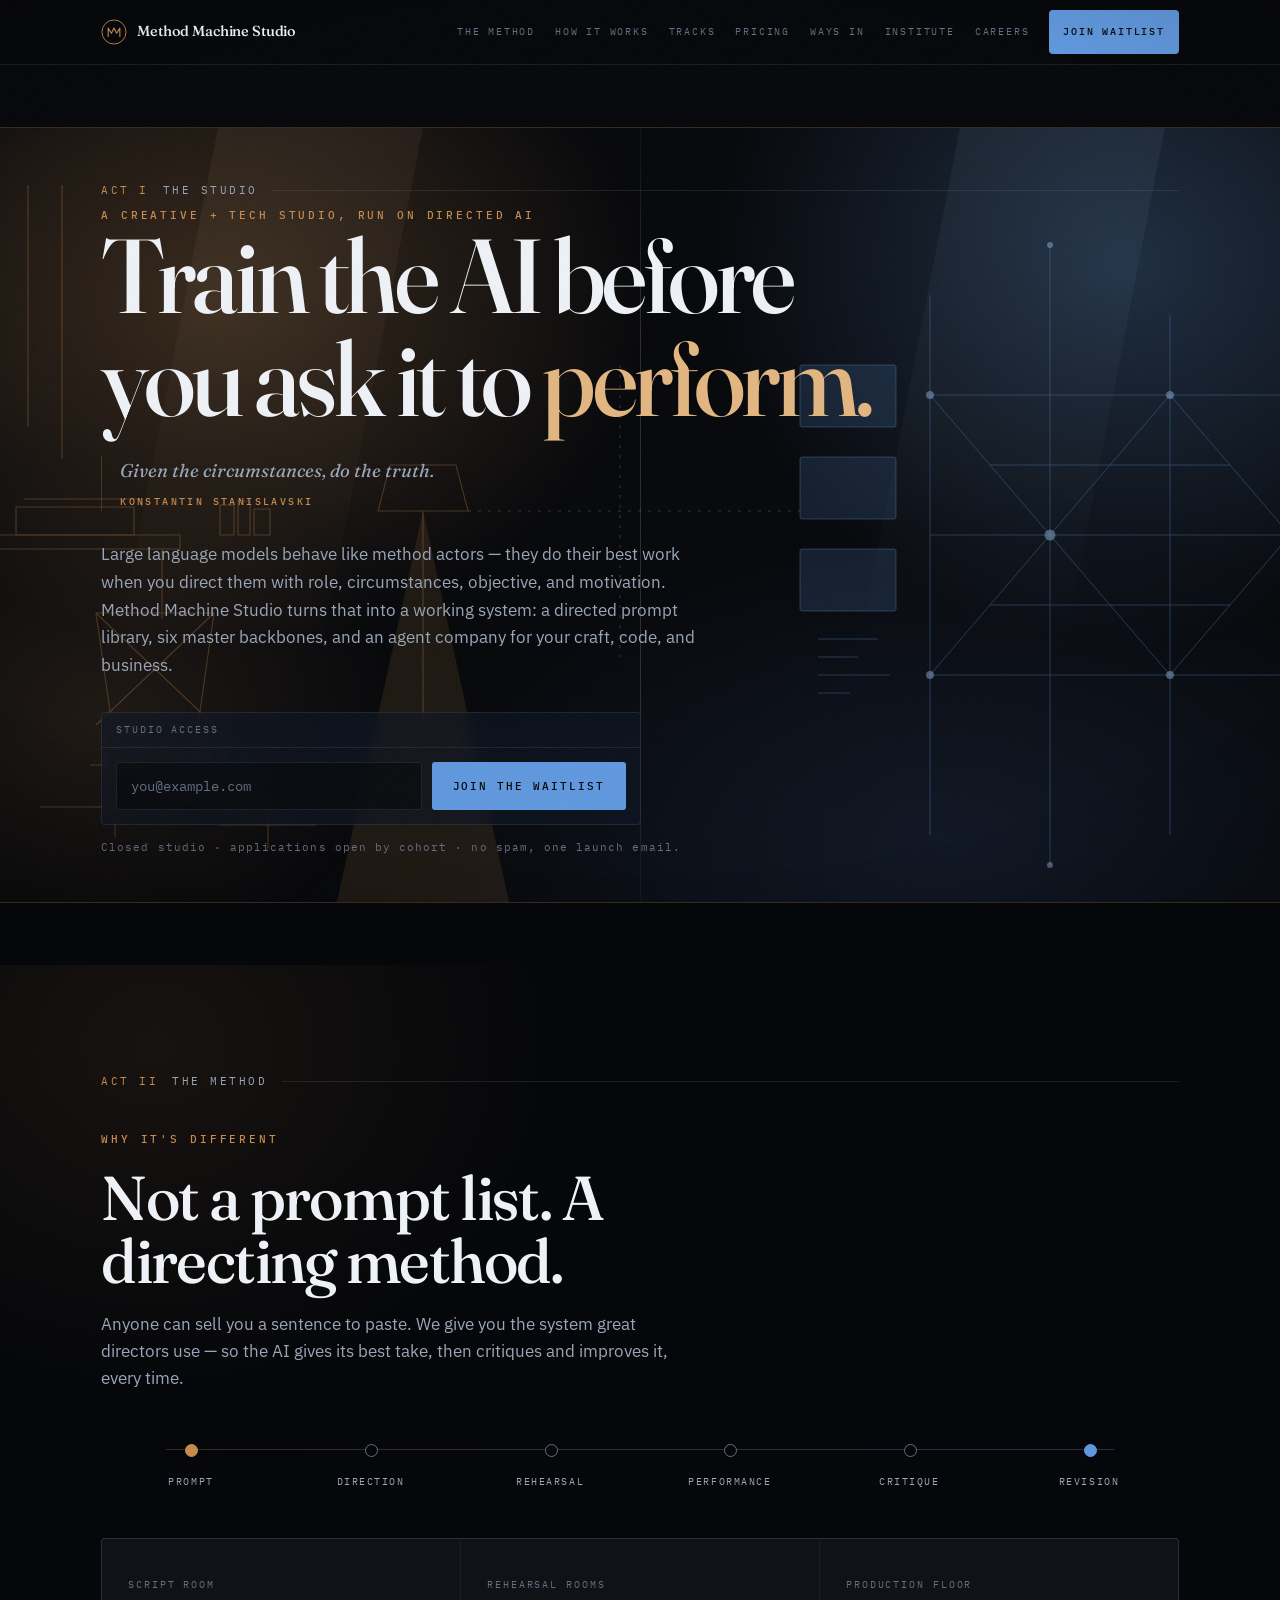
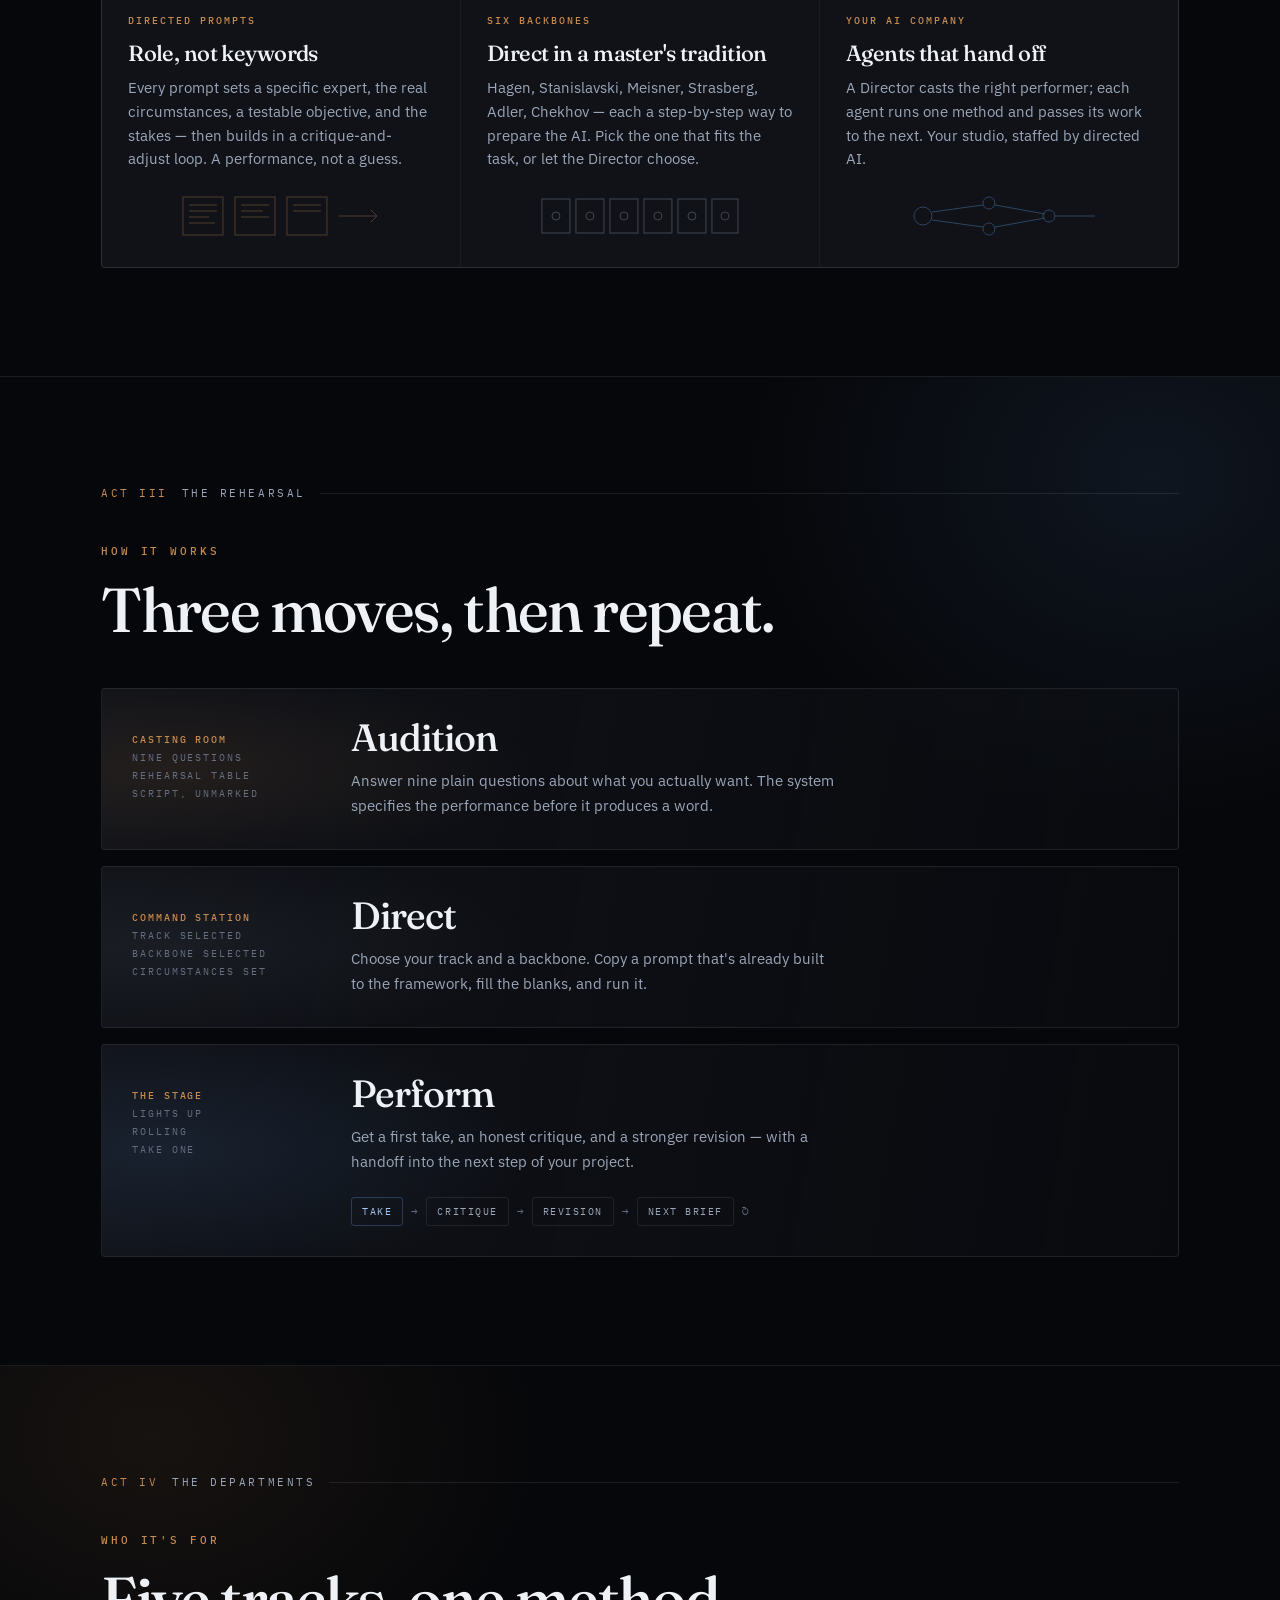
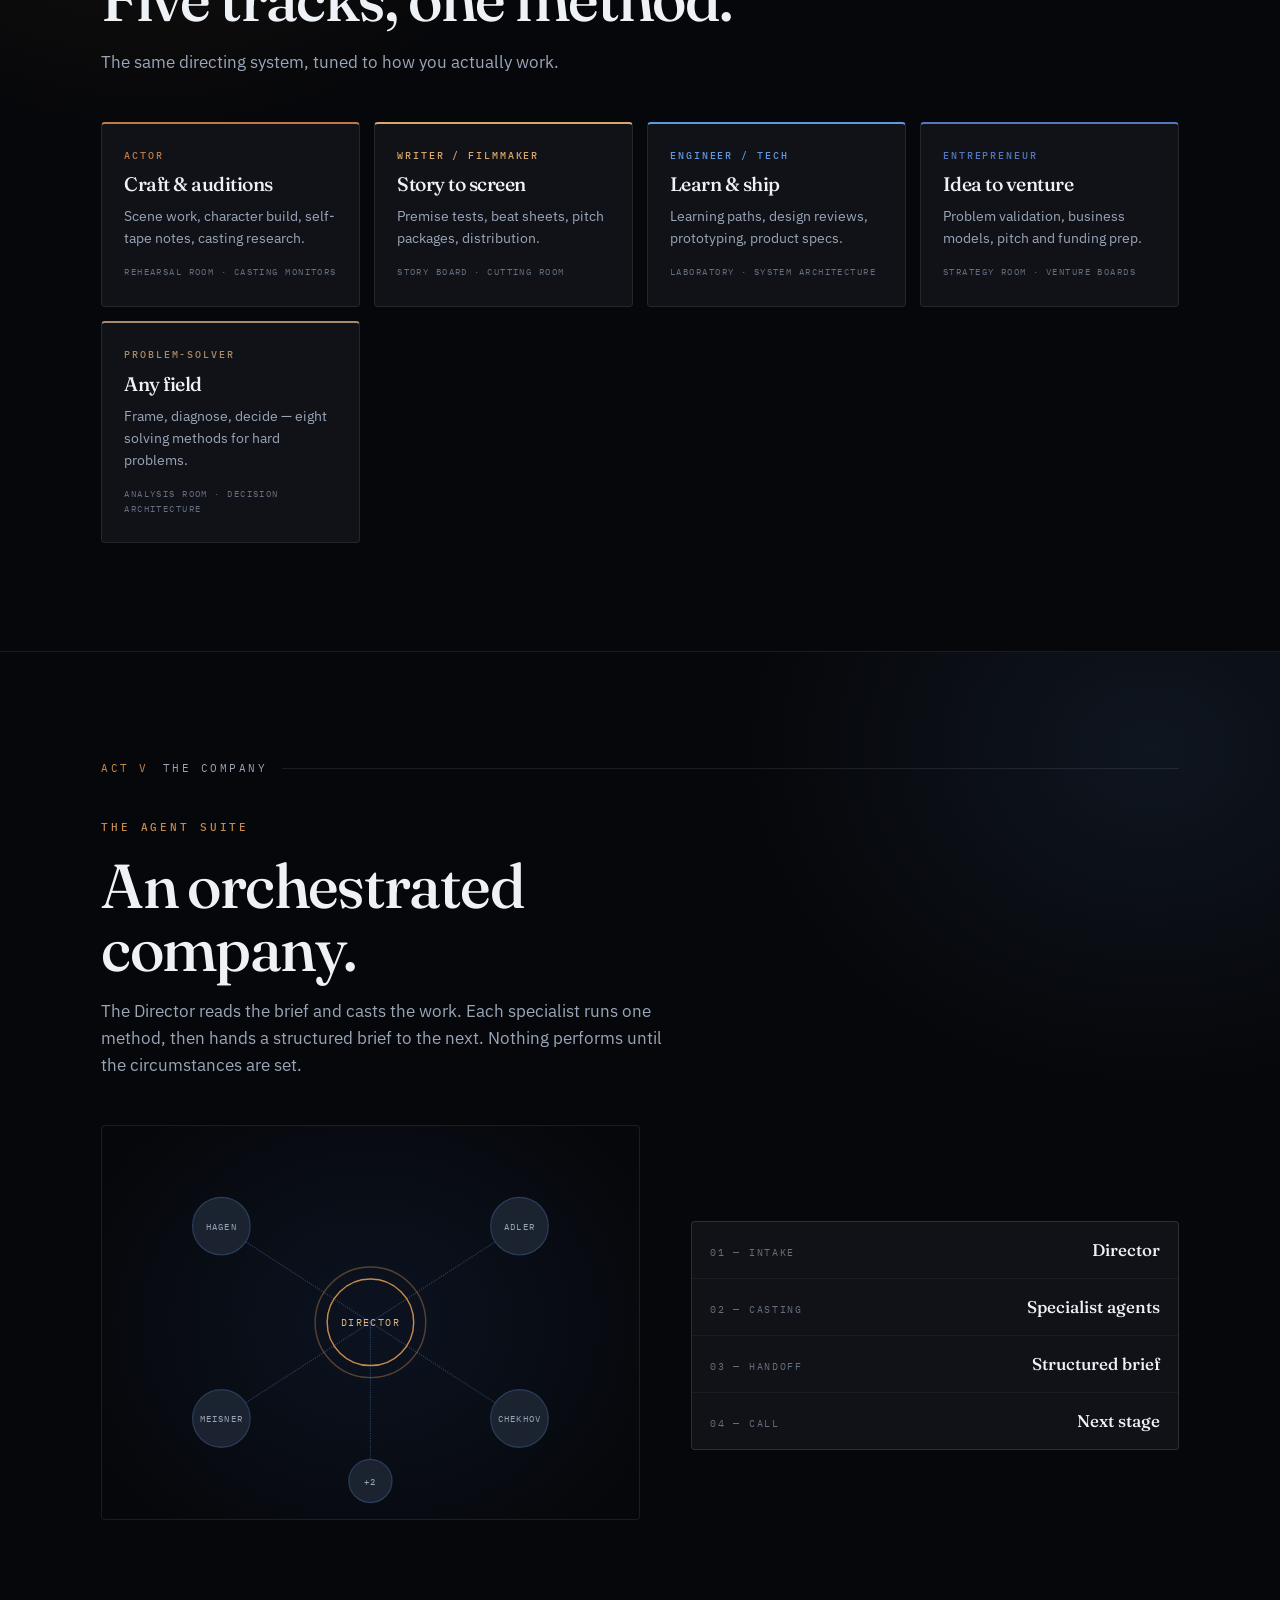
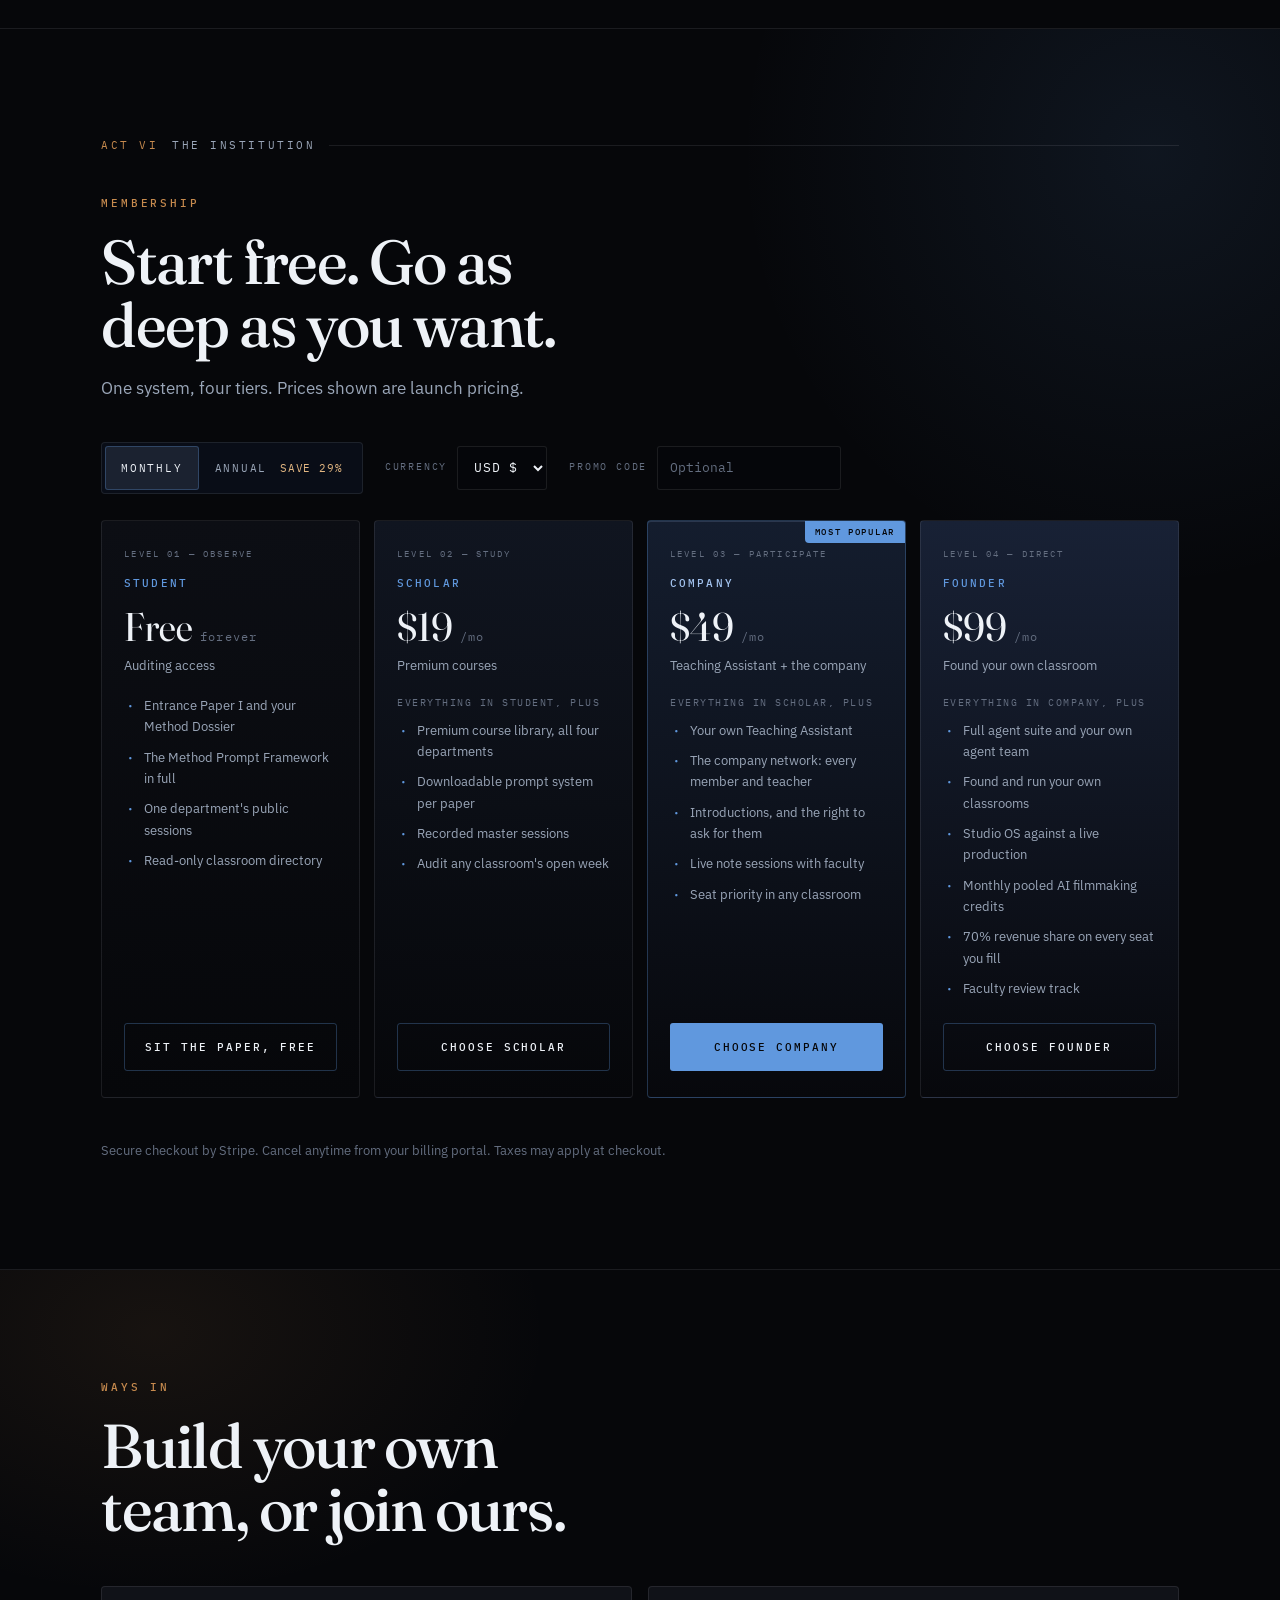
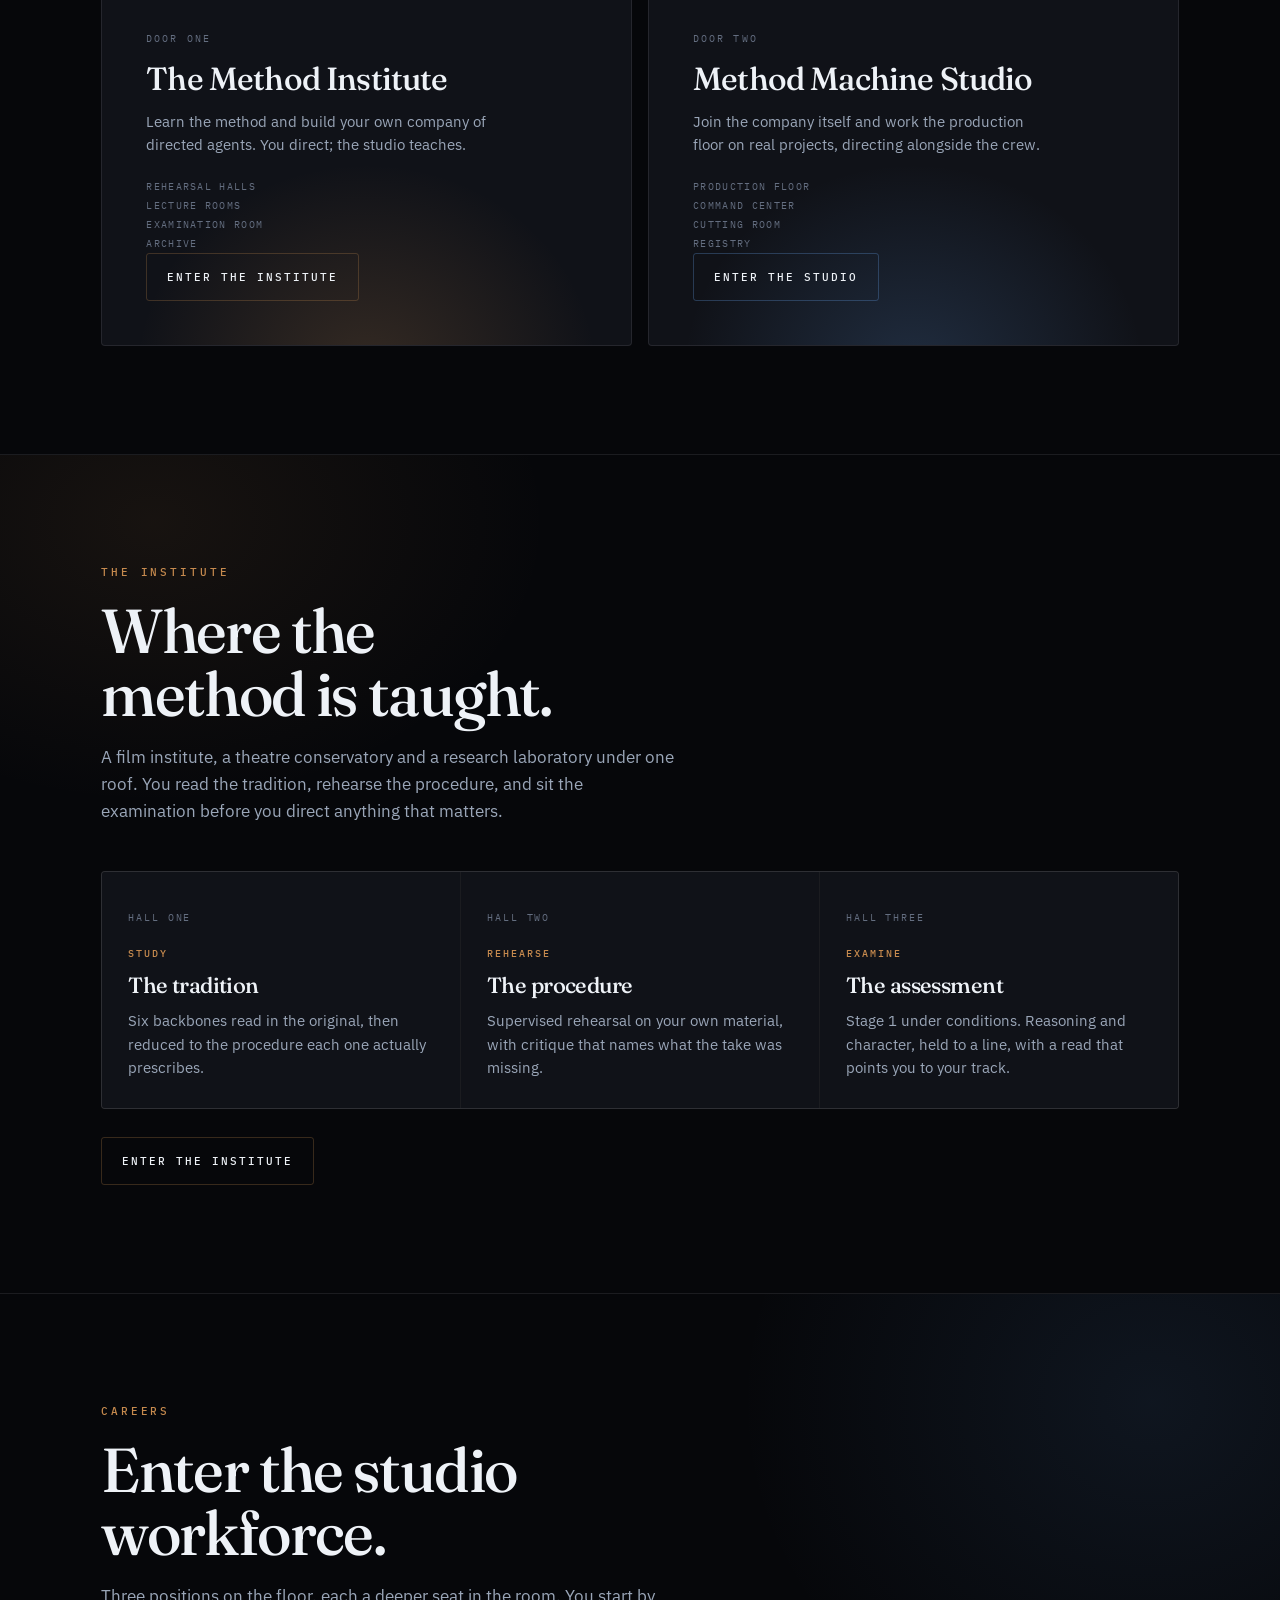
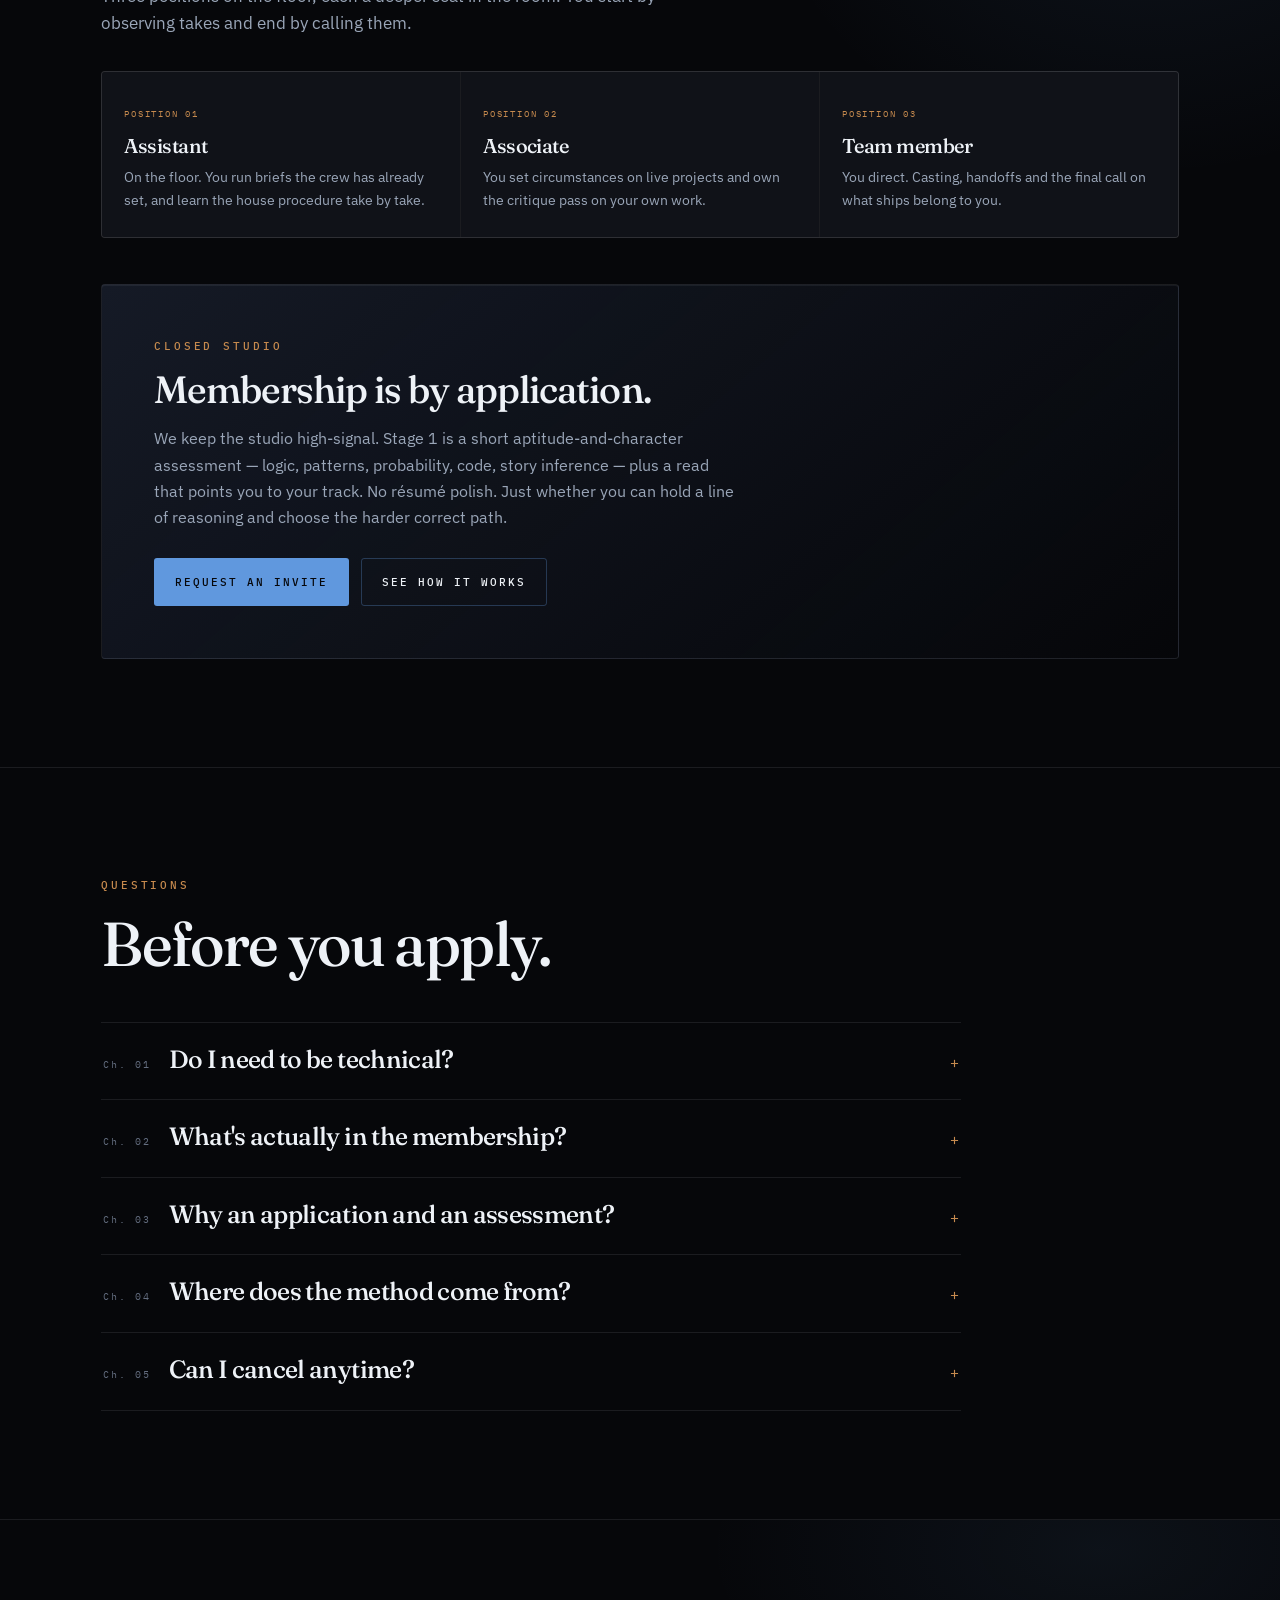
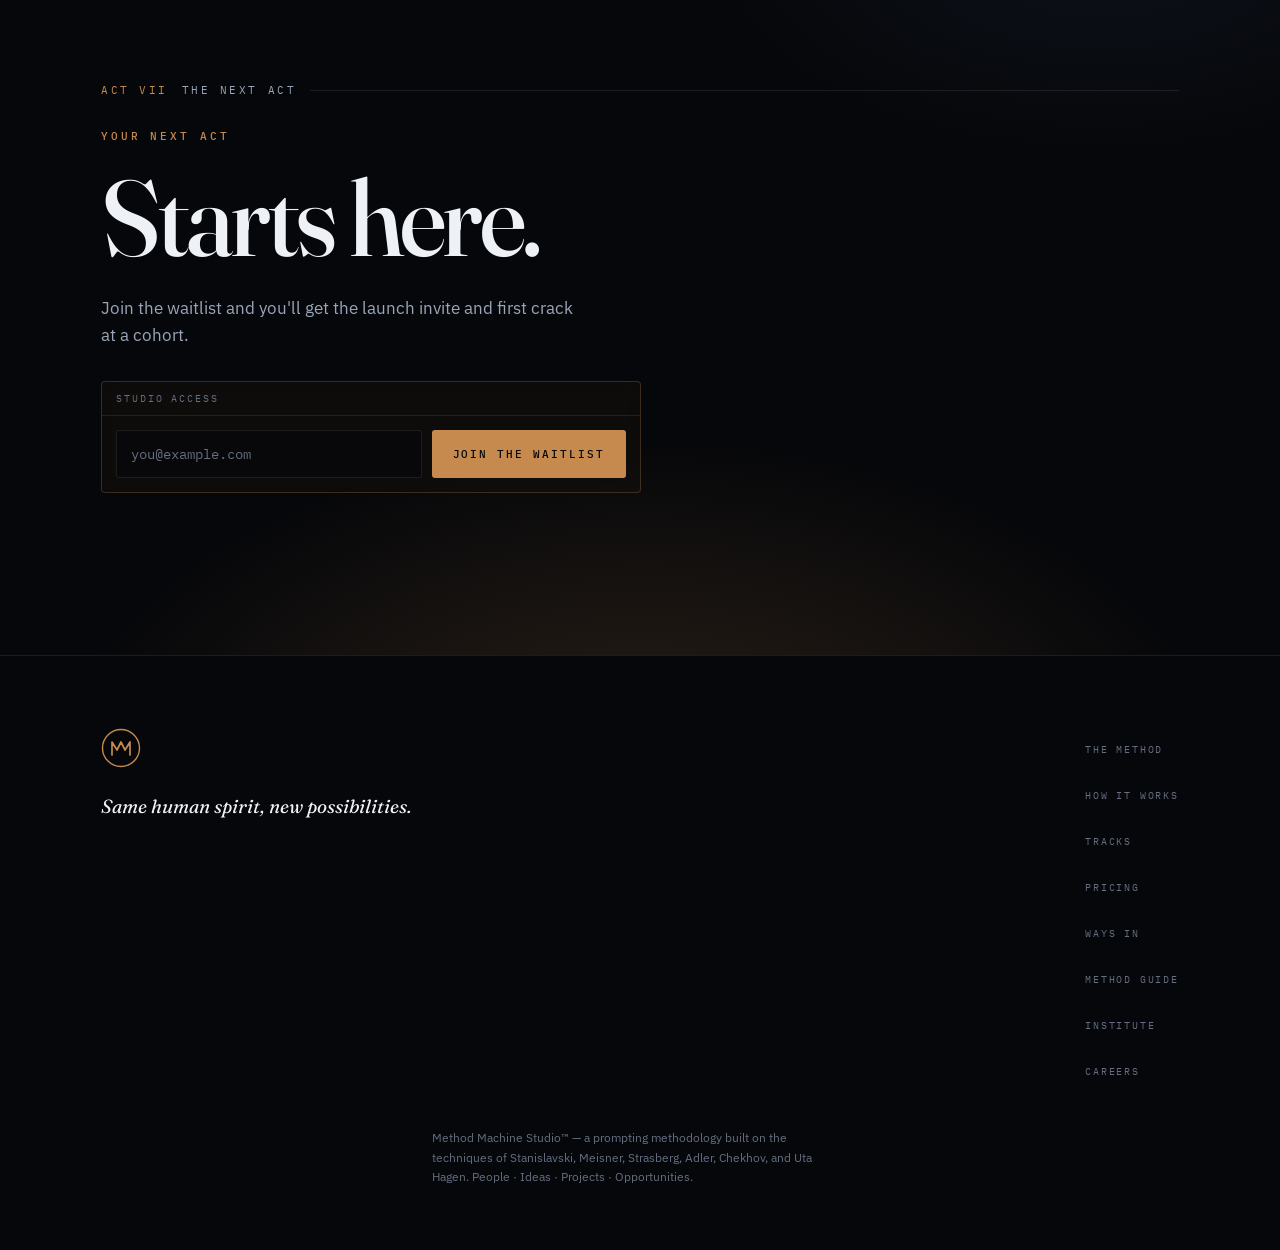
==== commit a6156c6b: "Make The Method Machine the landing page Seven-act cinematic landing page with the live Stripe prici" ====
--- a/public/index.html
+++ b/public/index.html
@@ -1,411 +1,941 @@
 <!doctype html>
 <html lang="en">
 <meta charset="utf-8">
-<meta name="viewport" content="width=device-width, initial-scale=1">
-<title>Method Machine Studio — Train the AI before you ask it to perform</title>
-<meta name="description" content="A studio for directed AI. Rehearsal-room discipline applied to every brief: a directed prompt library, six rehearsal backbones and an orchestrated agent suite for craft, code and commerce.">
+<meta name="viewport" content="width=device-width, initial-scale=1, viewport-fit=cover">
+<title>The Method Machine — Method Machine Studio</title>
+<meta name="description" content="Method Machine Studio — a cinematic institution for directing AI.">
 <link rel="icon" href="/favicon.svg" type="image/svg+xml">
 <link rel="manifest" href="/site.webmanifest">
-<meta name="theme-color" content="#0a0a0c">
+<meta name="theme-color" content="#06070a">
 <meta property="og:type" content="website">
 <meta property="og:title" content="Method Machine Studio">
 <meta property="og:description" content="Train the AI before you ask it to perform.">
 <meta name="twitter:card" content="summary_large_image">
 <link rel="preconnect" href="https://fonts.googleapis.com">
 <link rel="preconnect" href="https://fonts.gstatic.com" crossorigin>
-<script>document.documentElement.classList.add("js")</script>
-<link rel="stylesheet" href="https://fonts.googleapis.com/css2?family=Fraunces:opsz,wght@9..144,400;9..144,500;9..144,600;9..144,700&family=IBM+Plex+Mono:wght@400;500;600&family=IBM+Plex+Sans:wght@400;500;600&display=swap">
+<link rel="stylesheet" href="https://fonts.googleapis.com/css2?family=Fraunces:opsz,wght@9..144,400;9..144,500;9..144,600&family=IBM+Plex+Mono:wght@400;500&family=IBM+Plex+Sans:wght@400;500&display=swap">
 <style>
+  /* Layout: one continuous scroll in seven acts. Cold blue is the machine layer, warm amber the human one; they meet at a seam that runs the length of the page. */
   :root{
-    /* palette — exact values only */
-    --stage:#0a0a0c; --stage-2:#0f1016; --panel:#14151c; --panel-2:#1b1d26;
-    --ink:#ece6dd; --ink-dim:#a7a49c; --ink-faint:#6f6b63;
-    --bronze:#c68a4e; --bronze-hi:#e2b681; --bronze-deep:#8f5f34;
+    --black:#06070a; --charcoal:#101218; --midnight:#0d1524; --slate:#151a26; --slate-2:#1b2230;
+    --cold:#eef2f7; --silver:#9aa6b8; --silver-dim:#646e80;
     --blue:#6098de; --blue-hi:#a3c3ef; --blue-deep:#3f66aa;
-    --line:rgba(236,230,221,0.10); --line-bronze:rgba(198,138,78,0.28); --line-blue:rgba(96,152,222,0.32);
+    --amber:#c68a4e; --amber-hi:#e2b681;
+    --hair:rgba(238,242,247,0.09); --hair-blue:rgba(96,152,222,0.30); --hair-amber:rgba(198,138,78,0.26);
     --actor:#c17a45; --writer:#d8a86a; --engineer:#6098de; --founder:#5478bd; --solver:#a98a6a;
-    /* names the page scripts already use */
-    --brown:var(--bronze); --brown-hi:var(--bronze-hi); --brown-deep:var(--bronze-deep); --line-brown:var(--line-bronze);
-    --highlight:inset 0 1px 0 rgba(236,230,221,0.06);
-    --maxw:1160px;
-    --f-disp:"Fraunces",Georgia,serif; --f-body:"IBM Plex Sans",system-ui,sans-serif; --f-mono:"IBM Plex Mono",ui-monospace,monospace;
-    --ease:cubic-bezier(.2,.6,.2,1);
+    --maxw:1180px; --gut:clamp(18px,4vw,52px);
+    --f-disp:"Fraunces",Georgia,"Times New Roman",serif;
+    --f-body:"IBM Plex Sans",system-ui,-apple-system,sans-serif;
+    --f-mono:"IBM Plex Mono",ui-monospace,SFMono-Regular,monospace;
     color-scheme:dark;
   }
   *{box-sizing:border-box}
-  html{scroll-behavior:smooth; overflow-x:clip}
-  body{margin:0; background:var(--stage); color:var(--ink); font-family:var(--f-body); font-size:16px; line-height:1.65; -webkit-font-smoothing:antialiased}
-  h1,h2,h3,h4{font-family:var(--f-disp); font-optical-sizing:auto; font-weight:500; margin:0; line-height:1.08; letter-spacing:-0.018em; text-wrap:balance}
+  body{margin:0; background:var(--black); color:var(--cold); font-family:var(--f-body); font-size:16px; line-height:1.64; -webkit-font-smoothing:antialiased; overflow-x:clip}
+  h1,h2,h3,h4{margin:0; font-family:var(--f-disp); font-weight:500; line-height:1.02; letter-spacing:-.026em; text-wrap:balance}
   p{margin:0}
   a{color:inherit; text-decoration:none}
   button{font-family:inherit; cursor:pointer}
+  ul{margin:0; padding:0; list-style:none}
+  :focus-visible{outline:2px solid var(--blue); outline-offset:3px; border-radius:3px}
+  html{scroll-behavior:smooth}
+  section{scroll-margin-top:76px}
+  .wrap{max-width:var(--maxw); margin-inline:auto; padding-inline:var(--gut)}
   .mono{font-family:var(--f-mono)}
-  .eyebrow{font-family:var(--f-mono); font-size:12px; letter-spacing:.3em; text-transform:uppercase; color:var(--bronze); font-weight:500}
-  ::selection{background:var(--line-bronze); color:var(--ink)}
-  :focus-visible{outline:2px solid var(--bronze); outline-offset:3px; border-radius:4px}
-  .wrap{max-width:var(--maxw); margin-inline:auto; padding-inline:22px}
-
-  /* ── film surface: grain + vignette over the whole page ── */
-  body::before{content:""; position:fixed; inset:-50%; z-index:90; pointer-events:none; opacity:.07;
-    background-image:url("data:image/svg+xml,%3Csvg xmlns='http://www.w3.org/2000/svg' width='180' height='180'%3E%3Cfilter id='g'%3E%3CfeTurbulence type='fractalNoise' baseFrequency='0.9' numOctaves='2' stitchTiles='stitch'/%3E%3CfeColorMatrix values='0 0 0 0 0.925 0 0 0 0 0.902 0 0 0 0 0.867 0 0 0 1.4 -0.35'/%3E%3C/filter%3E%3Crect width='100%25' height='100%25' filter='url(%23g)'/%3E%3C/svg%3E");
-    animation:grain 1.2s steps(6) infinite}
-  body::after{content:""; position:fixed; inset:0; z-index:89; pointer-events:none;
-    background:radial-gradient(ellipse 120% 100% at 50% 45%, transparent 58%, rgba(10,10,12,0.62) 100%)}
-  @keyframes grain{0%{transform:translate(0,0)}20%{transform:translate(-3%,2%)}40%{transform:translate(2%,-3%)}60%{transform:translate(-2%,-1%)}80%{transform:translate(3%,3%)}100%{transform:translate(0,0)}}
-
-  /* ── nav ── */
-  header.nav{position:sticky; top:env(safe-area-inset-top,0px); z-index:50; background:rgba(10,10,12,0.78); backdrop-filter:blur(14px); -webkit-backdrop-filter:blur(14px); border-bottom:1px solid var(--line)}
-  .nav-in{max-width:var(--maxw); margin-inline:auto; padding:8px 22px; display:flex; align-items:center; justify-content:space-between; gap:16px}
-  .brand{display:flex; align-items:center; gap:11px; min-height:44px}
-  .mg{width:30px; height:30px; flex:none}
-  .brand b{font-family:var(--f-disp); font-weight:500; font-size:16px; letter-spacing:-0.005em}
-  nav.links{display:flex; gap:2px; align-items:center}
-  nav.links a{font-family:var(--f-mono); font-size:12px; letter-spacing:.04em; color:var(--ink-dim); padding:12px 11px; min-height:44px; display:inline-flex; align-items:center; border-radius:8px; transition:color .3s var(--ease)}
-  nav.links a:hover{color:var(--ink)}
-  nav.links a.cta{color:var(--stage); background:var(--blue); font-weight:600; margin-left:6px; transition:background .35s var(--ease)}
-  nav.links a.cta:hover{background:var(--blue-hi)}
-  .navtoggle{display:none; background:none; border:1px solid var(--line); color:var(--ink); border-radius:8px; min-height:44px; padding:10px 14px; font-family:var(--f-mono); font-size:13px}
-
-  /* ── opening shot: letterboxed title card ── */
-  .hero{position:relative; min-height:calc(100svh - 61px); display:flex; flex-direction:column; justify-content:center; background:var(--stage); padding:clamp(18px,4vh,44px) 0 clamp(36px,6vh,64px)}
-  .frame{position:relative; width:100%; aspect-ratio:2.39/1; max-height:74svh; min-height:420px; overflow:hidden;
-    border-top:1px solid var(--bronze-deep); border-bottom:1px solid var(--bronze-deep); background:var(--stage-2)}
-  .frame::before{content:""; position:absolute; inset:0; pointer-events:none;
+
+  /* ---- film overlays ---- */
+  .grain,.vig{position:fixed; inset:-2px; pointer-events:none; z-index:85}
+  .grain{opacity:.04; background-image:url("data:image/svg+xml,%3Csvg xmlns='http://www.w3.org/2000/svg' width='200' height='200'%3E%3Cfilter id='n'%3E%3CfeTurbulence type='fractalNoise' baseFrequency='0.84' numOctaves='3' stitchTiles='stitch'/%3E%3C/filter%3E%3Crect width='200' height='200' filter='url(%23n)'/%3E%3C/svg%3E")}
+  .vig{background:radial-gradient(132% 102% at 50% 48%, transparent 48%, rgba(0,0,0,.52) 100%)}
+
+  /* ---- slate: the act marker ---- */
+  .slate{display:flex; align-items:baseline; gap:14px; font-family:var(--f-mono); font-size:10.5px; letter-spacing:.24em; text-transform:uppercase; color:var(--silver-dim)}
+  .slate .n{color:var(--amber)}
+  .slate .t{color:var(--silver)}
+  .slate::after{content:""; flex:1; height:1px; background:var(--hair); transform:translateY(-3px)}
+  .eyebrow{display:block; font-family:var(--f-mono); font-size:11px; letter-spacing:.26em; text-transform:uppercase; color:var(--amber); font-weight:500}
+  .draft{display:inline-block; font-family:var(--f-mono); font-size:9px; letter-spacing:.2em; text-transform:uppercase; color:var(--amber); border:1px solid var(--hair-amber); border-radius:3px; padding:4px 8px; margin-top:14px}
+
+  /* ---- nav ---- */
+  header.nav{position:sticky; top:env(safe-area-inset-top,0px); z-index:70; background:rgba(6,7,10,.74); backdrop-filter:blur(16px); border-bottom:1px solid var(--hair)}
+  .nav-in{max-width:var(--maxw); margin-inline:auto; padding:10px var(--gut); display:flex; align-items:center; justify-content:space-between; gap:18px}
+  .brand{display:flex; align-items:center; gap:10px; min-height:44px; color:var(--cold)}
+  .brand svg{width:26px; height:26px; flex:none}
+  .brand b{font-family:var(--f-disp); font-size:14.5px; font-weight:500; letter-spacing:-.01em}
+  nav.links{display:flex; align-items:center; gap:0}
+  nav.links a{font-family:var(--f-mono); font-size:10px; letter-spacing:.18em; text-transform:uppercase; color:var(--silver-dim); padding:12px 10px; min-height:44px; display:inline-flex; align-items:center; border-radius:4px; transition:color .35s ease, background .35s ease}
+  nav.links a:hover{color:var(--cold); background:rgba(238,242,247,.05)}
+  nav.links a.cta{color:var(--black); background:var(--blue); font-weight:500; margin-left:10px; padding-inline:14px}
+  nav.links a.cta:hover{background:var(--blue-hi); color:var(--black)}
+  .navtoggle{display:none; background:none; border:1px solid var(--hair); color:var(--cold); border-radius:6px; padding:11px 14px; font-family:var(--f-mono); font-size:10.5px; letter-spacing:.18em; text-transform:uppercase; min-height:44px}
+
+  /* ======== ACT I — the establishing shot ======== */
+  .hero{position:relative; overflow:hidden; --bar:clamp(30px,7vh,76px)}
+  .hero .set{position:absolute; inset:0; z-index:0; pointer-events:none}
+  /* warm theatre light, left; cold machine light, right */
+  .lightwarm{position:absolute; inset:0; background:
+      radial-gradient(52% 58% at 17% 26%, rgba(198,138,78,.26), transparent 66%),
+      radial-gradient(34% 40% at 8% 72%, rgba(198,138,78,.12), transparent 70%)}
+  .lightcold{position:absolute; inset:0; background:
+      radial-gradient(50% 64% at 88% 22%, rgba(96,152,222,.26), transparent 66%),
+      radial-gradient(60% 50% at 74% 86%, rgba(63,102,170,.16), transparent 70%)}
+  .seam{position:absolute; top:0; bottom:0; left:50%; width:1px;
+    background:linear-gradient(180deg,transparent,rgba(238,242,247,.16) 30%,rgba(238,242,247,.16) 70%,transparent)}
+  .ray{position:absolute; top:-14%; width:clamp(90px,16vw,230px); height:130%; transform:skewX(-11deg); mix-blend-mode:screen}
+  .ray.a{left:11%; background:linear-gradient(180deg,rgba(226,182,129,.09),transparent 62%)}
+  .ray.b{right:15%; background:linear-gradient(180deg,rgba(163,195,239,.09),transparent 62%)}
+  .setart{position:absolute; inset:0; width:100%; height:100%}
+  .setart .warm{stroke:var(--amber); fill:none; opacity:.30}
+  .setart .cool{stroke:var(--blue); fill:none; opacity:.32}
+  .setart .coolfill{fill:var(--blue); opacity:.16; stroke:none}
+  .setart .node{fill:var(--blue-hi); opacity:.42; stroke:none}
+  .setart .warmfill{fill:var(--amber); opacity:.12; stroke:none}
+  .mon{animation:flick 7s steps(1) infinite}
+  .mon.b{animation-duration:9s; animation-delay:1.3s}
+  .mon.c{animation-duration:11s; animation-delay:2.6s}
+  @keyframes flick{0%,96%{opacity:.16}97%{opacity:.06}98%{opacity:.2}99%{opacity:.1}100%{opacity:.16}}
+
+  .dust{position:absolute; inset:0; overflow:hidden}
+  .dust i{position:absolute; width:2px; height:2px; border-radius:50%; background:var(--cold); opacity:0; animation:drift linear infinite}
+  @keyframes drift{0%{opacity:0; transform:translate3d(0,22px,0)}12%{opacity:.26}88%{opacity:.18}100%{opacity:0; transform:translate3d(14px,-150px,0)}}
+
+  .bar{position:absolute; left:0; right:0; height:var(--bar); z-index:3; background:var(--black); pointer-events:none}
+  .bar.t{top:0; border-bottom:1px solid var(--hair-amber)}
+  .bar.b{bottom:0; border-top:1px solid var(--hair-amber)}
+
+  .hero-in{position:relative; z-index:4; max-width:var(--maxw); margin-inline:auto; padding-inline:var(--gut);
+    min-height:100svh; display:flex; flex-direction:column; justify-content:flex-end;
+    padding-top:calc(var(--bar) + 54px); padding-bottom:calc(var(--bar) + 46px)}
+  .hero-in .slate{margin-bottom:auto}
+  h1.title{font-size:clamp(40px,8.2vw,112px); line-height:.98; letter-spacing:-.034em; max-width:17ch; font-variation-settings:"opsz" 144}
+  h1.title em{font-style:normal; color:var(--amber-hi)}
+  .epigraph{margin-top:26px; padding-left:18px; border-left:1px solid var(--hair-amber); max-width:46ch}
+  .epigraph q{font-family:var(--f-disp); font-style:italic; font-size:clamp(15.5px,1.8vw,18.5px); color:var(--silver); quotes:none}
+  .epigraph b{display:block; margin-top:8px; font-family:var(--f-mono); font-weight:500; font-size:10px; letter-spacing:.24em; text-transform:uppercase; color:var(--amber)}
+  .lede{margin-top:30px; max-width:62ch; color:var(--silver); font-size:clamp(15px,1.6vw,17px)}
+
+  /* access terminal */
+  .term{margin-top:32px; max-width:540px; border:1px solid var(--hair); border-radius:4px; background:rgba(13,21,36,.62); backdrop-filter:blur(8px)}
+  .term-top{display:flex; align-items:center; justify-content:space-between; gap:12px; padding:9px 14px; border-bottom:1px solid var(--hair); font-family:var(--f-mono); font-size:9.5px; letter-spacing:.2em; text-transform:uppercase; color:var(--silver-dim)}
+  .term-top i{width:5px; height:5px; border-radius:50%; background:var(--blue); box-shadow:0 0 8px var(--blue); flex:none; animation:pulse 3.4s ease-in-out infinite}
+  @keyframes pulse{0%,100%{opacity:.45}50%{opacity:1}}
+  form.waitlist{display:flex; gap:10px; flex-wrap:wrap; padding:14px}
+  form.waitlist input[type=email]{flex:1; min-width:200px; background:rgba(6,7,10,.6); border:1px solid var(--hair); border-radius:3px; color:var(--cold); font-family:var(--f-mono); font-size:13.5px; padding:14px 14px; transition:border-color .3s}
+  form.waitlist input[type=email]::placeholder{color:var(--silver-dim)}
+  form.waitlist input[type=email]:focus{outline:none; border-color:var(--blue)}
+  .btn{font-family:var(--f-mono); font-size:11px; letter-spacing:.18em; text-transform:uppercase; font-weight:500; padding:14px 20px; min-height:48px; border-radius:3px; border:1px solid transparent; display:inline-flex; align-items:center; justify-content:center; gap:8px; white-space:nowrap; transition:background .35s ease, border-color .35s ease, color .35s ease}
+  .btn.primary{background:var(--blue); color:var(--black)} .btn.primary:hover{background:var(--blue-hi)}
+  .btn.warm{background:var(--amber); color:var(--black)} .btn.warm:hover{background:var(--amber-hi)}
+  .btn.ghost{border-color:var(--hair-blue); color:var(--cold)} .btn.ghost:hover{background:rgba(96,152,222,.1); border-color:var(--blue)}
+  .btn.ghost-warm{border-color:var(--hair-amber); color:var(--cold)} .btn.ghost-warm:hover{background:rgba(198,138,78,.1); border-color:var(--amber)}
+  .trust{font-family:var(--f-mono); font-size:10.5px; letter-spacing:.1em; color:var(--silver-dim); margin-top:14px}
+
+  /* ---- scene scaffolding ---- */
+  .act{position:relative; padding-block:clamp(84px,12vh,150px)}
+  .act + .act{border-top:1px solid var(--hair)}
+  .act-head{max-width:68ch; margin-top:40px}
+  .act-head h2{font-size:clamp(30px,5.2vw,62px); margin-top:18px}
+  .act-head p{color:var(--silver); margin-top:18px; font-size:16.5px; max-width:58ch}
+  .glowwarm,.glowcold{position:absolute; inset:0; pointer-events:none; z-index:0}
+  .glowwarm{background:radial-gradient(44% 48% at 12% 8%, rgba(198,138,78,.09), transparent 70%)}
+  .glowcold{background:radial-gradient(46% 50% at 90% 10%, rgba(96,152,222,.10), transparent 70%)}
+  .act > .wrap{position:relative; z-index:1}
+
+  .pane{background:linear-gradient(180deg,var(--slate),rgba(21,26,38,.5)); border:1px solid var(--hair); border-radius:4px; box-shadow:inset 0 1px 0 rgba(238,242,247,.06)}
+
+  /* ---- the chain ---- */
+  .chain{margin-top:52px; display:grid; grid-template-columns:repeat(6,1fr); gap:0; position:relative}
+  .chain::before{content:""; position:absolute; top:5px; left:6%; right:6%; height:1px; background:linear-gradient(90deg,var(--hair-amber),var(--hair-blue))}
+  .link{position:relative; padding-top:22px; text-align:center}
+  .link::before{content:""; position:absolute; top:0; left:50%; width:11px; height:11px; margin-left:-5.5px; border-radius:50%; background:var(--black); border:1px solid var(--silver-dim)}
+  .link:first-child::before{border-color:var(--amber); background:var(--amber)}
+  .link:last-child::before{border-color:var(--blue); background:var(--blue)}
+  .link span{font-family:var(--f-mono); font-size:9.5px; letter-spacing:.16em; text-transform:uppercase; color:var(--silver)}
+
+  /* ---- rooms (act II) ---- */
+  .rooms{margin-top:46px; display:grid; grid-template-columns:repeat(3,1fr); gap:1px; background:var(--hair); border:1px solid var(--hair); border-radius:4px; overflow:hidden}
+  .room{background:var(--charcoal); padding:30px 26px 28px; position:relative; transition:background .5s ease}
+  .room:hover{background:var(--slate)}
+  .room .tag{font-family:var(--f-mono); font-size:9.5px; letter-spacing:.2em; text-transform:uppercase; color:var(--silver-dim)}
+  .room .k{font-family:var(--f-mono); font-size:10px; letter-spacing:.2em; text-transform:uppercase; color:var(--amber); font-weight:500; margin-top:18px; display:block}
+  .room h3{font-size:22px; margin-top:12px}
+  .room p{color:var(--silver); font-size:14.5px; margin-top:12px}
+  .room .fig{height:46px; margin-top:22px; opacity:.5}
+  .room .fig svg{width:100%; height:100%; overflow:visible}
+
+  /* ---- stages (act III) ---- */
+  .stages{margin-top:46px; display:grid; gap:16px}
+  .stage{display:grid; grid-template-columns:168px 1fr; gap:clamp(20px,4vw,52px); align-items:start; padding:30px; border-radius:4px; background:linear-gradient(100deg,var(--charcoal),rgba(16,18,24,.35)); border:1px solid var(--hair); position:relative; overflow:hidden}
+  .stage .env{font-family:var(--f-mono); font-size:9.5px; letter-spacing:.2em; text-transform:uppercase; color:var(--silver-dim); line-height:1.9}
+  .stage .env b{display:block; color:var(--amber); font-weight:500}
+  .stage h3{font-size:clamp(26px,3.6vw,38px)}
+  .stage p{color:var(--silver); font-size:15px; margin-top:12px; max-width:54ch}
+  .stage .wash{position:absolute; inset:0; pointer-events:none}
+  .stage.s1 .wash{background:radial-gradient(50% 90% at 6% 50%, rgba(198,138,78,.11), transparent 68%)}
+  .stage.s2 .wash{background:radial-gradient(50% 90% at 6% 50%, rgba(154,166,184,.08), transparent 68%)}
+  .stage.s3 .wash{background:radial-gradient(50% 90% at 6% 50%, rgba(96,152,222,.12), transparent 68%)}
+  .stage > *{position:relative; z-index:1}
+  .loop{margin-top:22px; display:flex; flex-wrap:wrap; gap:8px; align-items:center}
+  .loop span{font-family:var(--f-mono); font-size:9.5px; letter-spacing:.16em; text-transform:uppercase; color:var(--silver); border:1px solid var(--hair); border-radius:3px; padding:6px 10px}
+  .loop span.on{border-color:var(--hair-blue); color:var(--blue-hi)}
+  .loop em{font-style:normal; color:var(--silver-dim); font-family:var(--f-mono); font-size:11px}
+
+  /* ---- departments (act IV) ---- */
+  .depts{margin-top:46px; display:grid; grid-template-columns:repeat(auto-fit,minmax(206px,1fr)); gap:14px}
+  .dept{padding:24px 22px 26px; border-radius:4px; background:var(--charcoal); border:1px solid var(--hair); border-top:2px solid var(--tc); position:relative; overflow:hidden; transition:background .5s ease}
+  .dept::after{content:""; position:absolute; inset:0; pointer-events:none; opacity:0; transition:opacity .6s ease;
+    background:radial-gradient(70% 60% at 50% 0%, color-mix(in srgb, var(--tc) 20%, transparent), transparent 70%)}
+  .dept:hover{background:var(--slate)}
+  .dept:hover::after{opacity:1}
+  .dept > *{position:relative; z-index:1}
+  .dept .tk{font-family:var(--f-mono); font-size:9.5px; letter-spacing:.2em; text-transform:uppercase; color:var(--tc); font-weight:500}
+  .dept h3{font-size:19.5px; margin-top:12px}
+  .dept p{font-size:13.5px; color:var(--silver); margin-top:10px}
+  .dept .room-note{margin-top:16px; font-family:var(--f-mono); font-size:9px; letter-spacing:.16em; text-transform:uppercase; color:var(--silver-dim)}
+
+  /* ---- the company (act V) ---- */
+  .crew{margin-top:46px; display:grid; grid-template-columns:1.05fr .95fr; gap:clamp(24px,4vw,56px); align-items:center}
+  .crewfig{border:1px solid var(--hair); border-radius:4px; background:radial-gradient(60% 70% at 50% 50%, rgba(13,21,36,.9), var(--black)); padding:16px}
+  .crewfig svg{width:100%; height:auto; display:block; overflow:visible}
+  .crewfig .edge{stroke:var(--blue); stroke-width:1; fill:none; opacity:.34}
+  .crewfig .hub{fill:none; stroke:var(--amber); stroke-width:1.2}
+  .crewfig .spec{fill:var(--slate-2); stroke:var(--hair-blue); stroke-width:1}
+  .crewfig text{font-family:var(--f-mono); font-size:7.4px; letter-spacing:.14em; text-transform:uppercase; fill:var(--silver)}
+  .crewfig text.c{fill:var(--amber-hi); font-size:8.2px}
+  .flow{display:grid; gap:1px; background:var(--hair); border:1px solid var(--hair); border-radius:4px; overflow:hidden; margin-top:26px}
+  .flow div{background:var(--charcoal); padding:14px 18px; display:flex; justify-content:space-between; gap:16px; align-items:baseline}
+  .flow span{font-family:var(--f-mono); font-size:9.5px; letter-spacing:.18em; text-transform:uppercase; color:var(--silver-dim)}
+  .flow b{font-family:var(--f-disp); font-weight:500; font-size:17px; color:var(--cold)}
+
+  /* ---- access levels (act VI) ---- */
+  .tiers{margin-top:46px; display:grid; grid-template-columns:repeat(auto-fit,minmax(228px,1fr)); gap:14px; align-items:stretch}
+  .tier{display:flex; flex-direction:column; padding:26px 22px; border-radius:4px; border:1px solid var(--hair); position:relative; overflow:hidden}
+  .tier.d1{background:linear-gradient(180deg,#0c0e14,var(--black))}
+  .tier.d2{background:linear-gradient(180deg,#101520,var(--black))}
+  .tier.d3{background:linear-gradient(180deg,#141d2e,#07080c); border-color:var(--hair-blue); box-shadow:inset 0 1px 0 rgba(163,195,239,.16)}
+  .tier.d4{background:linear-gradient(180deg,#182135,#07080c)}
+  .tier .access{font-family:var(--f-mono); font-size:9px; letter-spacing:.24em; text-transform:uppercase; color:var(--silver-dim)}
+  .tier .tname{font-family:var(--f-mono); font-size:10.5px; letter-spacing:.2em; text-transform:uppercase; color:var(--blue); font-weight:500; margin-top:14px}
+  .tier.d3 .tname{color:var(--blue-hi)}
+  .tier .price{font-family:var(--f-disp); font-size:40px; line-height:1; margin-top:14px; font-variant-numeric:tabular-nums; font-variation-settings:"opsz" 144}
+  .tier .price small{font-family:var(--f-mono); font-size:11.5px; letter-spacing:.1em; color:var(--silver-dim)}
+  .tier .tsub{font-size:12.5px; color:var(--silver); margin-top:8px}
+  .tier ul{display:flex; flex-direction:column; gap:9px; margin:20px 0 24px}
+  .tier li{font-size:13px; color:var(--silver); padding-left:20px; position:relative}
+  .tier li::before{content:"·"; position:absolute; left:4px; color:var(--blue); font-weight:700}
+  .tier .btn{width:100%; margin-top:auto}
+  .flag{position:absolute; top:0; right:0; font-family:var(--f-mono); font-size:8.5px; letter-spacing:.2em; text-transform:uppercase; color:var(--black); background:var(--blue); padding:4px 10px; border-bottom-left-radius:4px; font-weight:500}
+
+  /* ---- two portals ---- */
+  .portals{margin-top:46px; display:grid; grid-template-columns:1fr 1fr; gap:16px}
+  .portal{position:relative; overflow:hidden; border-radius:4px; border:1px solid var(--hair); padding:clamp(28px,4vw,44px); min-height:300px; display:flex; flex-direction:column; transition:border-color .5s ease}
+  .portal .door{position:absolute; inset:0; pointer-events:none; transition:opacity .6s ease}
+  .portal.inst{background:var(--charcoal)}
+  .portal.inst .door{background:radial-gradient(64% 86% at 50% 108%, rgba(198,138,78,.20), transparent 68%)}
+  .portal.inst:hover{border-color:var(--hair-amber)}
+  .portal.studio{background:var(--charcoal)}
+  .portal.studio .door{background:radial-gradient(64% 86% at 50% 108%, rgba(96,152,222,.20), transparent 68%)}
+  .portal.studio:hover{border-color:var(--hair-blue)}
+  .portal > *{position:relative; z-index:1}
+  .portal .pk{font-family:var(--f-mono); font-size:9.5px; letter-spacing:.22em; text-transform:uppercase; color:var(--silver-dim)}
+  .portal h3{font-size:clamp(23px,3.1vw,32px); margin-top:16px}
+  .portal p{color:var(--silver); font-size:14.5px; margin-top:14px; max-width:40ch}
+  .portal .rooms-list{margin-top:20px; font-family:var(--f-mono); font-size:9.5px; letter-spacing:.14em; text-transform:uppercase; color:var(--silver-dim); line-height:2}
+  .portal .btn{margin-top:auto; align-self:flex-start}
+
+  /* ---- the ladder (careers) ---- */
+  .ladder{margin-top:34px; display:grid; grid-template-columns:repeat(3,1fr); gap:1px; background:var(--hair); border:1px solid var(--hair); border-radius:4px; overflow:hidden}
+  .rung{background:var(--charcoal); padding:26px 22px}
+  .rung .st{font-family:var(--f-mono); font-size:9px; letter-spacing:.2em; text-transform:uppercase; color:var(--amber)}
+  .rung h4{font-size:20px; margin-top:12px; font-weight:500}
+  .rung p{color:var(--silver); font-size:13.5px; margin-top:10px}
+
+  /* ---- notebook faq ---- */
+  .notebook{margin-top:46px; max-width:860px; border-top:1px solid var(--hair)}
+  .notebook details{border-bottom:1px solid var(--hair)}
+  .notebook summary{list-style:none; cursor:pointer; display:grid; grid-template-columns:auto 1fr auto; gap:18px; align-items:baseline; padding:24px 2px; min-height:44px}
+  .notebook summary::-webkit-details-marker{display:none}
+  .notebook .ch{font-family:var(--f-mono); font-size:9.5px; letter-spacing:.2em; color:var(--silver-dim); padding-top:4px}
+  .notebook summary h3{font-family:var(--f-disp); font-size:clamp(18px,2.3vw,25px); font-weight:500; transition:color .35s ease}
+  .notebook summary:hover h3{color:var(--blue-hi)}
+  .notebook .pm{font-family:var(--f-mono); font-size:15px; color:var(--amber); padding-top:2px}
+  .notebook details[open] .pm{color:var(--blue)}
+  .notebook details > p{color:var(--silver); font-size:15px; padding:0 0 26px 0; max-width:62ch; margin-left:calc(9ch + 18px)}
+
+  /* ---- ACT VII — closing shot ---- */
+  .closing{position:relative; overflow:hidden; padding-block:clamp(100px,18vh,200px); border-top:1px solid var(--hair)}
+  .closing .recede{position:absolute; inset:0; pointer-events:none;
     background:
-      radial-gradient(60% 85% at 50% -12%, rgba(198,138,78,0.34), rgba(198,138,78,0.10) 42%, transparent 70%),
-      radial-gradient(42% 90% at 104% 46%, rgba(96,152,222,0.26), rgba(63,102,170,0.10) 45%, transparent 72%),
-      radial-gradient(120% 90% at 50% 120%, rgba(10,10,12,0.9), transparent 60%)}
-  .frame::after{content:""; position:absolute; inset:0; pointer-events:none; box-shadow:inset 0 0 120px 30px rgba(10,10,12,0.75)}
-  .title-card{position:absolute; inset:0; z-index:1; display:flex; flex-direction:column; align-items:center; justify-content:flex-end; text-align:center; padding:0 22px clamp(28px,7%,72px)}
-  h1.title{font-size:clamp(40px,6.2vw,94px); font-weight:500; letter-spacing:-0.024em; line-height:1.0; margin-top:18px; font-variation-settings:"opsz" 144}
-  h1.title .g{background:linear-gradient(180deg,var(--bronze-hi),var(--bronze) 55%,var(--bronze-deep)); -webkit-background-clip:text; background-clip:text; -webkit-text-fill-color:transparent; color:var(--bronze)}
-  .title-rule{display:block; width:min(220px,40vw); height:1px; margin:26px auto 0; background:linear-gradient(90deg,transparent,var(--bronze),transparent); transform-origin:center}
-  .quote{margin-top:16px; font-family:var(--f-disp); font-style:italic; color:var(--ink-dim); font-size:clamp(15px,1.5vw,18px); font-weight:400}
-  .quote b{display:block; margin-top:6px; font-family:var(--f-mono); font-style:normal; font-size:11px; letter-spacing:.28em; text-transform:uppercase; color:var(--bronze); font-weight:500}
-  .hero-after{max-width:var(--maxw); margin-inline:auto; padding:clamp(28px,5vh,48px) 22px 0; text-align:center}
-  .hero p.lede{max-width:62ch; margin:0 auto; color:var(--ink-dim); font-size:17.5px}
-  .trust{font-family:var(--f-mono); font-size:12px; color:var(--ink-faint); margin-top:16px; letter-spacing:.03em}
-
-  /* the one-time fade-up: title first, then the lede and waitlist */
-  @keyframes rise{from{opacity:0; transform:translateY(10px)} to{opacity:1; transform:none}}
-  @keyframes draw{from{opacity:0; transform:scaleX(0)} to{opacity:1; transform:scaleX(1)}}
-  .title-card .eyebrow{animation:rise 1.2s var(--ease) .15s both}
-  .title-card h1{animation:rise 1.2s var(--ease) .3s both}
-  .title-rule{animation:draw 1.2s var(--ease) 1s both}
-  .title-card .quote{animation:rise 1.2s var(--ease) 1.25s both}
-  .hero-after{animation:rise 1s var(--ease) 1.7s both}
-
-  /* forms + buttons */
-  form.waitlist{display:flex; gap:10px; justify-content:center; flex-wrap:wrap; margin:28px auto 0; max-width:500px}
-  form.waitlist input{flex:1; min-width:220px; min-height:48px; background:var(--panel); border:1px solid var(--line); border-radius:10px; color:var(--ink); font-family:var(--f-body); font-size:15px; padding:13px 16px; box-shadow:var(--highlight)}
-  form.waitlist input::placeholder{color:var(--ink-faint)}
-  form.waitlist input:focus{outline:none; border-color:var(--bronze)}
-  .btn{font-family:var(--f-mono); font-size:13.5px; letter-spacing:.03em; min-height:48px; padding:13px 22px; border-radius:10px; font-weight:600; border:1px solid transparent; display:inline-flex; align-items:center; justify-content:center; gap:8px; white-space:nowrap; transition:background-color .45s var(--ease), border-color .45s var(--ease), color .45s var(--ease)}
-  .btn.primary{background:var(--bronze); color:var(--stage)} .btn.primary:hover{background:var(--bronze-hi)}
-  .btn.blue{background:var(--blue); color:var(--stage)} .btn.blue:hover{background:var(--blue-hi)}
-  .btn.ghost{background:transparent; border-color:var(--line-blue); color:var(--ink)} .btn.ghost:hover{background:rgba(96,152,222,0.10); border-color:var(--blue)}
-  .btn:disabled{opacity:.6; cursor:progress}
-
-  /* ── scenes ── */
-  section{padding-block:clamp(84px,11vw,136px); border-bottom:1px solid var(--line); position:relative}
-  .sec-head{max-width:66ch; margin:0 auto 52px; text-align:center}
-  .sec-head h2{font-size:clamp(32px,5vw,58px); margin-top:18px; letter-spacing:-0.022em; font-variation-settings:"opsz" 120}
-  .sec-head p{color:var(--ink-dim); margin-top:18px; font-size:17px}
-
-  /* slate panels */
-  .vcard,.step,.track,.tier,.path,.faq details{background:var(--panel); border:1px solid var(--line); border-radius:13px; box-shadow:var(--highlight), 0 24px 48px -32px rgba(10,10,12,0.9)}
-  .three{display:grid; grid-template-columns:repeat(3,1fr); gap:16px}
-  .vcard{padding:28px}
-  .vcard .k,.tier .tname,.track .tk,.path .k{font-family:var(--f-mono); font-size:11px; letter-spacing:.2em; text-transform:uppercase; font-weight:600}
-  .vcard .k{color:var(--bronze)}
-  .vcard h3{font-size:22px; margin-top:14px}
-  .vcard p{color:var(--ink-dim); font-size:14.5px; margin-top:12px}
-  .more-link{text-align:center; margin-top:30px; font-family:var(--f-mono); font-size:13px}
-  .more-link a{display:inline-block; padding:12px 0; color:var(--bronze-hi); border-bottom:1px solid var(--line-bronze); transition:color .4s var(--ease)}
-  .more-link a:hover{color:var(--ink)}
-
-  .steps{display:grid; grid-template-columns:repeat(3,1fr); gap:16px; counter-reset:s}
-  .step{counter-increment:s; padding:28px; position:relative}
-  .step::before{content:counter(s,decimal-leading-zero); display:block; font-family:var(--f-disp); font-size:40px; line-height:1; color:var(--bronze); font-variation-settings:"opsz" 144; letter-spacing:-0.02em}
-  .step h3{font-size:21px; margin-top:16px}
-  .step p{color:var(--ink-dim); font-size:14.5px; margin-top:10px}
-
-  .tracks{display:grid; grid-template-columns:repeat(auto-fit,minmax(200px,1fr)); gap:14px}
-  .track{border-top:3px solid var(--tc); padding:22px}
-  .track .tk{color:var(--tc)}
-  .track h3{font-size:20px; margin-top:10px}
-  .track p{font-size:13.5px; color:var(--ink-dim); margin-top:9px}
-
-  /* pricing */
-  .pay-controls{display:flex; flex-wrap:wrap; gap:14px 20px; align-items:center; justify-content:center; margin:-18px 0 30px}
-  .seg{display:inline-flex; background:var(--panel); border:1px solid var(--line); border-radius:11px; padding:4px; box-shadow:var(--highlight)}
-  .seg button{background:none; border:0; color:var(--ink-dim); font-family:var(--f-mono); font-size:13px; min-height:44px; padding:10px 16px; border-radius:8px; transition:color .35s var(--ease), background-color .35s var(--ease)}
-  .seg button span{font-size:10.5px; color:var(--bronze-hi); margin-left:4px}
-  .seg button[aria-pressed="true"]{background:var(--panel-2); color:var(--ink); box-shadow:inset 0 0 0 1px var(--line-bronze)}
-  .cur{font-family:var(--f-mono); font-size:12px; color:var(--ink-dim); display:inline-flex; gap:10px; align-items:center}
-  .cur select{background:var(--panel); color:var(--ink); border:1px solid var(--line); border-radius:9px; min-height:44px; padding:10px 12px; font-family:var(--f-mono); font-size:13px}
-  .tiers{display:grid; grid-template-columns:repeat(auto-fit,minmax(230px,1fr)); gap:14px; align-items:start}
-  .tier{padding:28px 24px; display:flex; flex-direction:column}
-  .tier.feat{border-color:var(--bronze); background:linear-gradient(180deg,rgba(198,138,78,0.09),var(--panel) 46%); box-shadow:var(--highlight), 0 30px 60px -34px rgba(198,138,78,0.35)}
-  .tier .tname{color:var(--bronze)}
-  .tier .price{font-family:var(--f-disp); font-size:44px; margin-top:12px; letter-spacing:-0.02em; font-variation-settings:"opsz" 144}
-  .tier .price small{font-family:var(--f-mono); font-size:13px; color:var(--ink-faint); letter-spacing:0}
-  .tier .tsub{font-size:12.5px; color:var(--ink-dim); margin-top:4px}
-  .tier ul{list-style:none; margin:18px 0 22px; padding:0; display:flex; flex-direction:column; gap:9px}
-  .tier li{font-size:13.5px; padding-left:20px; position:relative} .tier li::before{content:"✓"; position:absolute; left:0; color:var(--blue)}
-  .tier li.inherit{padding-left:0; color:var(--ink-faint); font-family:var(--f-mono); font-size:11px; letter-spacing:.08em; text-transform:uppercase} .tier li.inherit::before{content:none}
-  .tier .btn{margin-top:auto; width:100%; font-size:13px}
-  .tier button.btn{font-family:var(--f-mono)}
-  .feat-flag{font-family:var(--f-mono); font-size:10px; letter-spacing:.18em; text-transform:uppercase; color:var(--stage); background:var(--bronze); border-radius:5px; padding:4px 9px; align-self:flex-start; margin-bottom:12px; font-weight:600}
-  .promo{font-family:var(--f-mono); font-size:12px; color:var(--ink-dim); display:inline-flex; gap:10px; align-items:center}
-  .promo input{background:var(--panel); color:var(--ink); border:1px solid var(--line); border-radius:9px; min-height:44px; width:12.5rem; padding:10px 12px; font-family:var(--f-mono); font-size:13px; letter-spacing:.06em; text-transform:uppercase; box-shadow:var(--highlight)}
-  .promo input::placeholder{color:var(--ink-faint); text-transform:none; letter-spacing:0}
-  .promo input:focus{outline:none; border-color:var(--bronze)}
-  .pay-msg{text-align:center; margin-top:20px; font-family:var(--f-mono); font-size:13px; color:var(--bronze-hi); min-height:1.2em}
-  .pay-fine{text-align:center; margin-top:6px; font-size:12.5px; color:var(--ink-faint)}
-
-  /* two ways in */
-  .paths{display:grid; grid-template-columns:repeat(2,1fr); gap:16px}
-  .path{padding:30px 28px; display:flex; flex-direction:column; border-color:var(--line-bronze)}
-  .path .k{color:var(--bronze)}
-  .path h3{font-size:clamp(24px,2.6vw,30px); margin-top:14px}
-  .path p{color:var(--ink-dim); font-size:14.5px; margin-top:12px}
-  .path .facts{list-style:none; margin:18px 0 24px; padding:0; display:flex; flex-direction:column; gap:8px}
-  .path .facts li{font-size:13.5px; padding-left:20px; position:relative}
-  .path .facts li::before{content:"✓"; position:absolute; left:0; color:var(--blue)}
-  .path .ladder{list-style:none; margin:18px 0 24px; padding:0; display:flex; flex-wrap:wrap; gap:8px; align-items:center; counter-reset:l}
-  .path .ladder li{counter-increment:l; font-family:var(--f-mono); font-size:12.5px; padding:8px 12px; border:1px solid var(--line-blue); border-radius:8px; color:var(--ink)}
-  .path .ladder li::before{content:counter(l) " · "; color:var(--blue)}
-  .path .ladder li + li{position:relative; margin-left:14px}
-  .path .ladder li + li::after{content:"→"; position:absolute; left:-18px; top:50%; transform:translateY(-50%); color:var(--ink-faint)}
-  .path .btn{margin-top:auto}
-  .paths-note{text-align:center; color:var(--ink-faint); font-size:13.5px; margin-top:26px; max-width:62ch; margin-inline:auto}
-
-  /* faq */
-  .faq{max-width:780px; margin-inline:auto}
-  .faq details{padding:2px 22px; margin-bottom:10px}
-  .faq summary{font-family:var(--f-disp); font-size:18px; min-height:56px; padding:14px 0; cursor:pointer; list-style:none; display:flex; justify-content:space-between; align-items:center; gap:12px}
-  .faq summary::-webkit-details-marker{display:none}
-  .faq summary::after{content:"+"; color:var(--bronze); font-family:var(--f-mono)}
-  .faq details[open] summary::after{content:"–"}
-  .faq details p{color:var(--ink-dim); font-size:15px; padding:0 0 18px}
-
-  /* closing scene */
-  .closing{background:radial-gradient(60% 70% at 50% 0%, rgba(198,138,78,0.12), transparent 70%)}
-
-  footer{padding:60px 22px 64px; text-align:center; border-top:1px solid var(--line)}
-  .fmg{width:44px; height:44px; margin:0 auto 18px}
-  footer .ftag{font-family:var(--f-disp); font-style:italic; font-size:21px; font-weight:400}
-  footer .fnav{display:flex; gap:4px 10px; justify-content:center; flex-wrap:wrap; margin-top:18px; font-family:var(--f-mono); font-size:12.5px; color:var(--ink-dim)}
-  footer .fnav a{display:inline-flex; align-items:center; min-height:44px; padding:0 8px; transition:color .35s var(--ease)}
-  footer .fnav a:hover{color:var(--ink)}
-  footer .fine{color:var(--ink-faint); font-size:12px; margin-top:18px; max-width:64ch; margin-inline:auto; line-height:1.7}
-  footer .fine a{color:var(--ink-dim); border-bottom:1px solid var(--line); padding:13px 0}
-
-  /* scenes enter once: fade + a few pixels of rise (headings and intro cards only; never prices, forms or links) */
-  .js .reveal{opacity:0; transform:translateY(8px); transition:opacity 1s var(--ease), transform 1s var(--ease)}
-  .js .reveal.in{opacity:1; transform:none}
-
-  @media (max-width:820px){
-    nav.links{position:fixed; top:0; right:0; height:100vh; height:100dvh; z-index:55; width:min(82vw,320px); flex-direction:column; align-items:stretch; background:var(--stage-2); padding:76px 18px 22px; gap:4px; overflow-y:auto; transform:translateX(100%); visibility:hidden; transition:transform .32s var(--ease), visibility 0s .32s; border-left:1px solid var(--line)}
-    nav.links.open{transform:none; visibility:visible; transition:transform .32s var(--ease)}
-    nav.links a{padding:13px 14px; font-size:15px; border-bottom:1px solid var(--line); border-radius:0}
-    nav.links a.cta{margin:10px 0 0; border-radius:10px; justify-content:center}
-    .navtoggle{display:inline-block; position:relative; z-index:60}
-    .three,.steps,.paths{grid-template-columns:1fr}
-  }
-  @media (max-width:640px){
-    .frame{aspect-ratio:auto; min-height:64svh; max-height:none}
-    .title-card{padding-bottom:36px}
-    .hero p.lede{font-size:16px}
+      radial-gradient(44% 40% at 86% 4%, rgba(96,152,222,.07), transparent 70%),
+      radial-gradient(70% 72% at 50% 118%, rgba(198,138,78,.20), transparent 66%)}
+  .closing .wrap{position:relative; z-index:1}
+  .closing h2{font-size:clamp(40px,8.4vw,108px); letter-spacing:-.034em; margin-top:18px}
+  .closing h2 em{font-style:normal; color:var(--amber-hi); display:block}
+  .closing p.sub{color:var(--silver); margin-top:22px; max-width:48ch; font-size:16.5px}
+  .closing .term{border-color:var(--hair-amber); background:rgba(26,19,12,.42)}
+  .closing .term-top i{background:var(--amber); box-shadow:0 0 8px var(--amber)}
+  .closing .term input[type=email]:focus{border-color:var(--amber)}
+
+  footer{padding:clamp(54px,8vh,86px) 0 calc(clamp(44px,7vh,72px) + env(safe-area-inset-bottom,0px)); border-top:1px solid var(--hair)}
+  .foot-in{max-width:var(--maxw); margin-inline:auto; padding-inline:var(--gut); display:flex; flex-wrap:wrap; gap:30px; justify-content:space-between; align-items:flex-start}
+  .foot-in .ftag{font-family:var(--f-disp); font-style:italic; font-size:19px; color:var(--cold)}
+  .fnav{display:flex; flex-direction:column; gap:2px}
+  .fnav a{font-family:var(--f-mono); font-size:10px; letter-spacing:.18em; text-transform:uppercase; color:var(--silver-dim); padding:9px 0; min-height:44px; display:inline-flex; align-items:center; transition:color .3s}
+  .fnav a:hover{color:var(--cold)}
+  .fine{max-width:var(--maxw); margin:34px auto 0; padding-inline:var(--gut); color:var(--silver-dim); font-size:11.5px; line-height:1.7; max-width:74ch}
+  .fine a{color:var(--silver); border-bottom:1px solid var(--hair-amber)}
+
+
+  /* ---- live checkout controls ---- */
+  .pay-controls{margin-top:40px; display:flex; flex-wrap:wrap; gap:14px 22px; align-items:center}
+  .seg{display:inline-flex; border:1px solid var(--hair); border-radius:4px; padding:3px; background:rgba(13,21,36,.5)}
+  .seg button{background:none; border:0; color:var(--silver); font-family:var(--f-mono); font-size:11px; letter-spacing:.16em; text-transform:uppercase; min-height:44px; padding:10px 16px; border-radius:3px; transition:color .35s ease, background .35s ease}
+  .seg button span{color:var(--amber-hi); letter-spacing:.08em; margin-left:4px}
+  .seg button[aria-pressed="true"]{background:var(--slate-2); color:var(--cold); box-shadow:inset 0 0 0 1px var(--hair-blue)}
+  .pc{display:inline-flex; align-items:center; gap:10px; font-family:var(--f-mono); font-size:10px; letter-spacing:.18em; text-transform:uppercase; color:var(--silver-dim)}
+  .pc select,.pc input{background:rgba(6,7,10,.6); color:var(--cold); border:1px solid var(--hair); border-radius:3px; min-height:44px; padding:10px 12px; font-family:var(--f-mono); font-size:13px; letter-spacing:.06em}
+  .pc input{width:11.5rem; text-transform:uppercase}
+  .pc input::placeholder{color:var(--silver-dim); text-transform:none; letter-spacing:0}
+  .pc select:focus,.pc input:focus{outline:none; border-color:var(--blue)}
+  .tiers{margin-top:26px}
+  .tier li.inherit{padding-left:0; color:var(--silver-dim); font-family:var(--f-mono); font-size:9.5px; letter-spacing:.16em; text-transform:uppercase}
+  .tier li.inherit::before{content:none}
+  button.btn{background:transparent; color:var(--cold)}
+  button.btn:disabled{opacity:.7; cursor:progress}
+  .pay-msg{margin-top:20px; min-height:1.3em; font-family:var(--f-mono); font-size:12.5px; color:var(--amber-hi)}
+  .pay-fine{margin-top:6px; font-size:12.5px; color:var(--silver-dim)}
+  @media (max-width:560px){ .pc{width:100%; justify-content:space-between} .pc input{flex:1; width:auto} }
+
+  .hp{position:absolute; left:-9999px; width:1px; height:1px; opacity:0}
+  .wl-msg{padding:14px; font-family:var(--f-mono); font-size:12.5px; letter-spacing:.06em; color:var(--blue-hi)}
+
+  /* ---- motion ---- */
+  @keyframes up{from{opacity:0; transform:translateY(18px)} to{opacity:1; transform:none}}
+  .anim .cue{opacity:0}
+  .anim .cue.on{animation:up 1.25s cubic-bezier(.2,.6,.22,1) both}
+  .anim .cue.on.d1{animation-delay:.2s} .anim .cue.on.d2{animation-delay:.38s}
+  .anim .cue.on.d3{animation-delay:.54s} .anim .cue.on.d4{animation-delay:.7s}
+  .anim .rv{opacity:0; transform:translateY(14px)}
+  .anim .rv.on{opacity:1; transform:none; transition:opacity 1s ease, transform 1s cubic-bezier(.2,.6,.22,1)}
+  .anim .rv.on:nth-child(2){transition-delay:.1s}
+  .anim .rv.on:nth-child(3){transition-delay:.2s}
+  .anim .rv.on:nth-child(4){transition-delay:.3s}
+  .anim .rv.on:nth-child(5){transition-delay:.4s}
+  .anim .draw{stroke-dasharray:1 1; stroke-dashoffset:1; transition:stroke-dashoffset 1.8s ease .2s}
+  .anim .drawn .draw{stroke-dashoffset:0}
+
+  @media (max-width:1040px){
+    nav.links{position:fixed; top:0; right:0; height:100dvh; z-index:80; width:min(84vw,320px); flex-direction:column; align-items:stretch; gap:0; background:var(--charcoal); padding:80px 20px 28px; overflow-y:auto; transform:translateX(101%); visibility:hidden; transition:transform .42s cubic-bezier(.2,.6,.22,1), visibility 0s .42s; border-left:1px solid var(--hair-blue)}
+    nav.links.open{transform:none; visibility:visible; transition:transform .42s cubic-bezier(.2,.6,.22,1)}
+    nav.links a{padding:16px 12px; font-size:11.5px; border-bottom:1px solid var(--hair); min-height:50px}
+    nav.links a.cta{justify-content:center; margin:14px 0 0; border-bottom:none}
+    .navtoggle{display:inline-block; position:relative; z-index:84}
+  }
+  @media (max-width:940px){
+    .rooms,.ladder{grid-template-columns:1fr}
+    .crew{grid-template-columns:1fr}
+    .portals{grid-template-columns:1fr}
+    .chain{grid-template-columns:repeat(3,1fr); row-gap:26px}
+    .chain::before{display:none}
+  }
+  @media (max-width:720px){
+    .hero{--bar:clamp(22px,4vh,40px)}
+    h1.title{max-width:none}
+    .stage{grid-template-columns:1fr; gap:18px}
+    .stage .env{line-height:1.8}
+    .notebook details > p{margin-left:0}
+    .notebook summary{grid-template-columns:1fr auto; gap:12px}
+    .notebook .ch{grid-column:1 / -1; padding-top:0}
+  }
+  @media (max-width:560px){
+    .tiers{grid-template-columns:1fr}
+    .chain{grid-template-columns:repeat(2,1fr)}
     form.waitlist .btn{width:100%}
   }
-  .hp{position:absolute; left:-9999px; width:1px; height:1px; opacity:0}
-  .wl-msg{width:100%; text-align:center; font-family:var(--f-mono); font-size:14px; color:var(--bronze-hi)}
-  section[id]{scroll-margin-top:72px}
   @media (prefers-reduced-motion:reduce){
-    *,*::before,*::after{animation:none!important; transition:none!important}
+    *{animation:none!important; transition:none!important}
+    .anim .cue,.anim .rv{opacity:1!important; transform:none!important}
+    .anim .draw{stroke-dasharray:none; stroke-dashoffset:0}
     html{scroll-behavior:auto}
-    .js .reveal{opacity:1; transform:none}
   }
 </style>
 
-<svg width="0" height="0" style="position:absolute" aria-hidden="true"><defs>
-  <symbol id="mg" viewBox="0 0 40 40"><circle cx="20" cy="20" r="18.5" fill="none" stroke="#c68a4e" stroke-width="1.4"/><path d="M11 27V14l5 8 4-8 4 8 5-8v13" fill="none" stroke="#c68a4e" stroke-width="1.7" stroke-linejoin="round" stroke-linecap="round"/></symbol>
-</defs></svg>
+<div class="grain" aria-hidden="true"></div>
+<div class="vig" aria-hidden="true"></div>
 
 <header class="nav">
   <div class="nav-in">
-    <a class="brand" href="#top"><svg class="mg"><use href="#mg"/></svg><b>Method Machine Studio</b></a>
+    <a class="brand" href="#top">
+      <svg viewBox="0 0 40 40" aria-hidden="true"><circle cx="20" cy="20" r="18.5" fill="none" stroke="#c68a4e" stroke-width="1.4"/><path d="M11 27V14l5 8 4-8 4 8 5-8v13" fill="none" stroke="#c68a4e" stroke-width="1.7" stroke-linejoin="round" stroke-linecap="round"/></svg>
+      <b>Method Machine Studio</b>
+    </a>
     <button class="navtoggle" aria-expanded="false" aria-controls="links">Menu</button>
-    <nav class="links" id="links">
-      <a href="/method">The Method</a>
+    <nav class="links" id="links" aria-label="Studio sections">
+      <a href="#method">The Method</a>
       <a href="#how">How it works</a>
       <a href="#tracks">Tracks</a>
       <a href="#pricing">Pricing</a>
-      <a href="#apply">Ways in</a>
-      <a href="/institute">Institute</a>
-      <a href="apply.html">Careers</a>
+      <a href="#ways">Ways in</a>
+      <a href="#institute">Institute</a>
+      <a href="#careers">Careers</a>
       <a href="#top" class="cta">Join waitlist</a>
     </nav>
   </div>
 </header>
 
 <main id="top">
+
+  <!-- ===================== ACT I — THE STUDIO ===================== -->
   <div class="hero">
-    <div class="frame">
-      <div class="title-card">
-        <span class="eyebrow">A studio for directed AI · Craft, code, commerce</span>
-        <h1 class="title">Train the AI before<br>you ask it to <span class="g">perform.</span></h1>
-        <span class="title-rule" aria-hidden="true"></span>
-        <p class="quote">“Given the circumstances, do the truth.”<b>Konstantin Stanislavski</b></p>
-      </div>
-    </div>
-    <div class="hero-after">
-      <p class="lede">The quality of an output is decided before the first word is generated. Method Machine Studio applies the preparation discipline of the rehearsal room (role, given circumstances, objective, stakes) to every AI brief, then puts each result through a structured cycle of take, critique and revision. A directed prompt library, six rehearsal backbones and an orchestrated agent suite, built for craft, code and commerce.</p>
-      <form class="waitlist" id="waitlist" novalidate>
-        <input type="text" name="website" class="hp" tabindex="-1" autocomplete="off" aria-hidden="true">
-        <input type="email" id="email" placeholder="you@example.com" aria-label="Email address" autocomplete="email" required>
-        <button class="btn primary" type="submit">Join the waitlist</button>
-      </form>
-      <p class="trust" id="trust">Closed studio · cohort-based admission · one launch notice, nothing else.</p>
+    <div class="set" aria-hidden="true">
+      <div class="lightwarm" data-depth="6"></div>
+      <div class="lightcold" data-depth="10"></div>
+      <div class="ray a"></div>
+      <div class="ray b"></div>
+      <svg class="setart" viewBox="0 0 1440 900" preserveAspectRatio="xMidYMid slice" data-depth="16">
+        <!-- LEFT: rehearsal environment -->
+        <g class="warm" stroke-width="1.1">
+          <!-- stage markings -->
+          <path d="M120 742h150M195 712v60M300 760h96M348 736v48"/>
+          <!-- director's chair -->
+          <path d="M176 548h118l-16 112h-86zM176 548l118 112M294 548 176 660M186 660v62M284 660v62M170 700h130"/>
+          <!-- practical light on a stand -->
+          <path d="M470 400h66l12 46h-90zM503 446v224M466 670h74"/>
+          <!-- rehearsal table + script stack -->
+          <path d="M60 470h200v14H60zM78 484v70M242 484v70"/>
+          <path d="M96 442h118v28H96zM104 434h118v8"/>
+          <!-- books -->
+          <path d="M300 440h14v30h-14zM318 436h12v34h-12zM334 444h16v26h-16z"/>
+          <!-- curtain fall -->
+          <path d="M40 120v250M74 120v286M108 120v242M142 120v274"/>
+        </g>
+        <path class="warmfill" d="M503 446 403 900h200z"/>
+
+        <!-- RIGHT: machine architecture -->
+        <g class="cool" stroke-width="1">
+          <!-- vertical structures -->
+          <path d="M1010 230v540M1130 180v620M1250 250v520M1370 210v560"/>
+          <!-- lateral ties -->
+          <path d="M1010 330h360M1010 470h360M1010 610h360M1070 400h240M1070 540h240"/>
+          <!-- agent lattice -->
+          <path d="M1010 330 1130 470 1250 330 1370 470M1010 610 1130 470 1250 610 1370 470"/>
+          <!-- monitors -->
+          <rect x="880" y="300" width="96" height="62" rx="2"/>
+          <rect x="880" y="392" width="96" height="62" rx="2"/>
+          <rect x="880" y="484" width="96" height="62" rx="2"/>
+          <!-- information streams -->
+          <path d="M898 574h60M898 592h40M898 610h72M898 628h32"/>
+        </g>
+        <rect class="coolfill mon" x="880" y="300" width="96" height="62" rx="2"/>
+        <rect class="coolfill mon b" x="880" y="392" width="96" height="62" rx="2"/>
+        <rect class="coolfill mon c" x="880" y="484" width="96" height="62" rx="2"/>
+        <g class="node">
+          <circle cx="1010" cy="330" r="4"/><circle cx="1130" cy="470" r="5.5"/>
+          <circle cx="1250" cy="330" r="4"/><circle cx="1370" cy="470" r="4"/>
+          <circle cx="1010" cy="610" r="4"/><circle cx="1250" cy="610" r="4"/>
+          <circle cx="1130" cy="180" r="3"/><circle cx="1130" cy="800" r="3"/>
+        </g>
+
+        <!-- CENTRE: the connection -->
+        <g class="cool" stroke-width="1" opacity=".3">
+          <path d="M548 446h332" stroke-dasharray="3 7"/>
+          <path d="M700 300v292" stroke-dasharray="3 7"/>
+        </g>
+      </svg>
+      <div class="dust"></div>
+      <div class="seam"></div>
+    </div>
+
+    <div class="bar t" aria-hidden="true"></div>
+    <div class="bar b" aria-hidden="true"></div>
+
+    <div class="hero-in">
+      <p class="slate cue"><span class="n">Act I</span><span class="t">The Studio</span></p>
+      <span class="eyebrow cue">A creative + tech studio, run on directed AI</span>
+      <h1 class="title cue">Train the AI before you ask it to <em>perform.</em></h1>
+      <div class="epigraph cue d1">
+        <q>Given the circumstances, do the truth.</q>
+        <b>Konstantin Stanislavski</b>
+      </div>
+      <p class="lede cue d2">Large language models behave like method actors — they do their best work when you direct them with role, circumstances, objective, and motivation. Method Machine Studio turns that into a working system: a directed prompt library, six master backbones, and an agent company for your craft, code, and business.</p>
+      <div class="term cue d3">
+        <div class="term-top"><span>Studio access</span><span><i></i></span></div>
+        <form class="waitlist" id="waitlist" novalidate>
+          <input type="text" name="website" class="hp" tabindex="-1" autocomplete="off" aria-hidden="true">
+          <input type="email" id="email" placeholder="you@example.com" aria-label="Email address" autocomplete="email" required>
+          <button class="btn primary" type="submit">Join the waitlist</button>
+        </form>
+      </div>
+      <p class="trust cue d4" id="trust">Closed studio · applications open by cohort · no spam, one launch email.</p>
     </div>
   </div>
 
-  <!-- premise -->
-  <section id="why" class="wrap">
-    <div class="sec-head">
-      <span class="eyebrow">The distinction</span>
-      <h2>Not a prompt collection. A direction system.</h2>
-      <p>Prompt collections supply sentences. A direction system supplies the conditions under which a strong result becomes repeatable: specification before generation, evaluation after it, and a record of what carries forward.</p>
-    </div>
-    <div class="three">
-      <div class="vcard"><div class="k">Directed prompts</div><h3>Specification over keywords</h3><p>Each prompt defines the expert role, the operating context, a testable objective and the stakes, with a critique and revision pass built in. The output is directed, not guessed at.</p></div>
-      <div class="vcard"><div class="k">Six backbones</div><h3>Rehearsal systems, codified</h3><p>Hagen, Stanislavski, Meisner, Strasberg, Adler and Chekhov: six preparation disciplines translated into step-by-step procedures. Selected per task, or assigned by the Director.</p></div>
-      <div class="vcard"><div class="k">Agent suite</div><h3>An orchestrated company</h3><p>A Director agent classifies each task and routes it to the right specialist. Every agent runs a single discipline and passes a structured brief to the next: a production pipeline, not a chat window.</p></div>
-    </div>
-    <p class="more-link"><a href="/method">The method in full: framework, backbones, production arc and agent suite →</a></p>
+  <!-- ===================== ACT II — THE METHOD ===================== -->
+  <section class="act" id="method">
+    <div class="glowwarm" aria-hidden="true"></div>
+    <div class="wrap">
+      <p class="slate rv"><span class="n">Act II</span><span class="t">The Method</span></p>
+      <div class="act-head">
+        <span class="eyebrow rv">Why it's different</span>
+        <h2 class="rv">Not a prompt list. A directing method.</h2>
+        <p class="rv">Anyone can sell you a sentence to paste. We give you the system great directors use — so the AI gives its best take, then critiques and improves it, every time.</p>
+      </div>
+
+      <div class="chain" aria-label="The direction sequence">
+        <div class="link rv"><span>Prompt</span></div>
+        <div class="link rv"><span>Direction</span></div>
+        <div class="link rv"><span>Rehearsal</span></div>
+        <div class="link rv"><span>Performance</span></div>
+        <div class="link rv"><span>Critique</span></div>
+        <div class="link rv"><span>Revision</span></div>
+      </div>
+
+      <div class="rooms">
+        <div class="room rv">
+          <span class="tag">Script room</span>
+          <span class="k">Directed prompts</span>
+          <h3>Role, not keywords</h3>
+          <p>Every prompt sets a specific expert, the real circumstances, a testable objective, and the stakes — then builds in a critique-and-adjust loop. A performance, not a guess.</p>
+          <div class="fig" aria-hidden="true"><svg viewBox="0 0 200 46" fill="none" stroke="#c68a4e" stroke-width="1" opacity=".7"><rect x="2" y="4" width="40" height="38"/><path d="M8 12h28M8 18h28M8 24h20M8 30h26"/><rect x="54" y="4" width="40" height="38"/><path d="M60 12h28M60 18h22M60 24h28"/><rect x="106" y="4" width="40" height="38"/><path d="M112 12h28M112 18h28"/><path d="M158 23h38M190 17l6 6-6 6"/></svg></div>
+        </div>
+        <div class="room rv">
+          <span class="tag">Rehearsal rooms</span>
+          <span class="k">Six backbones</span>
+          <h3>Direct in a master's tradition</h3>
+          <p>Hagen, Stanislavski, Meisner, Strasberg, Adler, Chekhov — each a step-by-step way to prepare the AI. Pick the one that fits the task, or let the Director choose.</p>
+          <div class="fig" aria-hidden="true"><svg viewBox="0 0 200 46" fill="none" stroke="#9aa6b8" stroke-width="1" opacity=".7"><rect x="2" y="6" width="28" height="34"/><rect x="36" y="6" width="28" height="34"/><rect x="70" y="6" width="28" height="34"/><rect x="104" y="6" width="28" height="34"/><rect x="138" y="6" width="28" height="34"/><rect x="172" y="6" width="26" height="34"/><circle cx="16" cy="23" r="4"/><circle cx="50" cy="23" r="4"/><circle cx="84" cy="23" r="4"/><circle cx="118" cy="23" r="4"/><circle cx="152" cy="23" r="4"/><circle cx="185" cy="23" r="4"/></svg></div>
+        </div>
+        <div class="room rv">
+          <span class="tag">Production floor</span>
+          <span class="k">Your AI company</span>
+          <h3>Agents that hand off</h3>
+          <p>A Director casts the right performer; each agent runs one method and passes its work to the next. Your studio, staffed by directed AI.</p>
+          <div class="fig" aria-hidden="true"><svg viewBox="0 0 200 46" fill="none" stroke="#6098de" stroke-width="1" opacity=".75"><circle cx="24" cy="23" r="9"/><circle cx="90" cy="10" r="6"/><circle cx="90" cy="36" r="6"/><circle cx="150" cy="23" r="6"/><path d="M33 19l51-7M33 27l51 7M96 12l50 9M96 34l50-9M156 23h40"/></svg></div>
+        </div>
+      </div>
+    </div>
   </section>
 
-  <!-- how -->
-  <section id="how" class="wrap">
-    <div class="sec-head"><span class="eyebrow">Process</span><h2>Three stages, one loop.</h2></div>
-    <div class="steps">
-      <div class="step"><h3>Audition</h3><p>Nine structured questions establish what is actually required. The performance is fully specified before a word is produced.</p></div>
-      <div class="step"><h3>Direct</h3><p>A track and a backbone are selected. A prompt pre-built to the framework is completed with the project's specifics and run.</p></div>
-      <div class="step"><h3>Perform</h3><p>A first take is delivered, critiqued against the objective and revised, then handed forward as the brief for the project's next stage.</p></div>
+  <!-- ===================== ACT III — THE REHEARSAL ===================== -->
+  <section class="act" id="how">
+    <div class="glowcold" aria-hidden="true"></div>
+    <div class="wrap">
+      <p class="slate rv"><span class="n">Act III</span><span class="t">The Rehearsal</span></p>
+      <div class="act-head">
+        <span class="eyebrow rv">How it works</span>
+        <h2 class="rv">Three moves, then repeat.</h2>
+      </div>
+      <div class="stages">
+        <article class="stage s1 rv">
+          <div class="wash" aria-hidden="true"></div>
+          <p class="env"><b>Casting room</b>Nine questions<br>Rehearsal table<br>Script, unmarked</p>
+          <div>
+            <h3>Audition</h3>
+            <p>Answer nine plain questions about what you actually want. The system specifies the performance before it produces a word.</p>
+          </div>
+        </article>
+        <article class="stage s2 rv">
+          <div class="wash" aria-hidden="true"></div>
+          <p class="env"><b>Command station</b>Track selected<br>Backbone selected<br>Circumstances set</p>
+          <div>
+            <h3>Direct</h3>
+            <p>Choose your track and a backbone. Copy a prompt that's already built to the framework, fill the blanks, and run it.</p>
+          </div>
+        </article>
+        <article class="stage s3 rv">
+          <div class="wash" aria-hidden="true"></div>
+          <p class="env"><b>The stage</b>Lights up<br>Rolling<br>Take one</p>
+          <div>
+            <h3>Perform</h3>
+            <p>Get a first take, an honest critique, and a stronger revision — with a handoff into the next step of your project.</p>
+            <div class="loop" aria-label="The performance loop">
+              <span class="on">Take</span><em>→</em><span>Critique</span><em>→</em><span>Revision</span><em>→</em><span>Next brief</span><em>↻</em>
+            </div>
+          </div>
+        </article>
+      </div>
     </div>
   </section>
 
-  <!-- tracks -->
-  <section id="tracks" class="wrap">
-    <div class="sec-head"><span class="eyebrow">Disciplines</span><h2>Five tracks. One method.</h2><p>The same direction system, calibrated to the working realities of each field.</p></div>
-    <div class="tracks">
-      <div class="track" style="--tc:var(--actor)"><div class="tk">Actor</div><h3>Craft &amp; auditions</h3><p>Scene analysis, character construction, self-tape review, casting research.</p></div>
-      <div class="track" style="--tc:var(--writer)"><div class="tk">Writer / Filmmaker</div><h3>Story to screen</h3><p>Premise stress-tests, beat architecture, pitch packages, distribution strategy.</p></div>
-      <div class="track" style="--tc:var(--engineer)"><div class="tk">Engineer / Tech</div><h3>Learn &amp; ship</h3><p>Structured learning paths, design review, prototyping, product specification.</p></div>
-      <div class="track" style="--tc:var(--founder)"><div class="tk">Entrepreneur</div><h3>Idea to venture</h3><p>Problem validation, business modelling, investor narrative, raise preparation.</p></div>
-      <div class="track" style="--tc:var(--solver)"><div class="tk">Problem-Solver</div><h3>Any field</h3><p>Frame, diagnose, decide: eight formal problem-solving methods for hard problems.</p></div>
+  <!-- ===================== ACT IV — THE DEPARTMENTS ===================== -->
+  <section class="act" id="tracks">
+    <div class="glowwarm" aria-hidden="true"></div>
+    <div class="wrap">
+      <p class="slate rv"><span class="n">Act IV</span><span class="t">The Departments</span></p>
+      <div class="act-head">
+        <span class="eyebrow rv">Who it's for</span>
+        <h2 class="rv">Five tracks, one method.</h2>
+        <p class="rv">The same directing system, tuned to how you actually work.</p>
+      </div>
+      <div class="depts">
+        <div class="dept rv" style="--tc:var(--actor)">
+          <div class="tk">Actor</div><h3>Craft &amp; auditions</h3>
+          <p>Scene work, character build, self-tape notes, casting research.</p>
+          <p class="room-note">Rehearsal room · casting monitors</p>
+        </div>
+        <div class="dept rv" style="--tc:var(--writer)">
+          <div class="tk">Writer / Filmmaker</div><h3>Story to screen</h3>
+          <p>Premise tests, beat sheets, pitch packages, distribution.</p>
+          <p class="room-note">Story board · cutting room</p>
+        </div>
+        <div class="dept rv" style="--tc:var(--engineer)">
+          <div class="tk">Engineer / Tech</div><h3>Learn &amp; ship</h3>
+          <p>Learning paths, design reviews, prototyping, product specs.</p>
+          <p class="room-note">Laboratory · system architecture</p>
+        </div>
+        <div class="dept rv" style="--tc:var(--founder)">
+          <div class="tk">Entrepreneur</div><h3>Idea to venture</h3>
+          <p>Problem validation, business models, pitch and funding prep.</p>
+          <p class="room-note">Strategy room · venture boards</p>
+        </div>
+        <div class="dept rv" style="--tc:var(--solver)">
+          <div class="tk">Problem-Solver</div><h3>Any field</h3>
+          <p>Frame, diagnose, decide — eight solving methods for hard problems.</p>
+          <p class="room-note">Analysis room · decision architecture</p>
+        </div>
+      </div>
     </div>
   </section>
 
-  <!-- pricing -->
-  <section id="pricing" class="wrap">
-    <div class="sec-head"><span class="eyebrow">Membership</span><h2>Start free. Go as deep as you want.</h2><p>Admission is free and permanent. Each plan adds depth: the full library, direct teaching, access to the company and, ultimately, the right to teach.</p></div>
-    <div class="pay-controls">
-      <div class="seg" role="group" aria-label="Billing period">
-        <button type="button" data-interval="month" aria-pressed="true">Monthly</button>
-        <button type="button" data-interval="year" aria-pressed="false">Annual <span id="saveTag">save 29%</span></button>
-      </div>
-      <label class="cur">Currency
-        <select id="currency" aria-label="Currency"><option value="usd">USD $</option><option value="eur">EUR €</option><option value="gbp">GBP £</option><option value="inr">INR ₹</option></select>
-      </label>
-      <label class="promo">Promo code
-        <input id="promo" type="text" autocomplete="off" autocapitalize="characters" spellcheck="false" maxlength="64" placeholder="Optional">
-      </label>
-    </div>
-    <div class="tiers">
-      <div class="tier"><div class="tname">Student</div><div class="price">Free <small>forever</small></div><div class="tsub">Auditing access</div>
-        <ul><li>Entrance Paper I and your Method Dossier</li><li>The Method Prompt Framework in full</li><li>One department's public sessions</li><li>Read-only classroom directory</li></ul>
-        <a class="btn ghost" href="/institute">Sit the paper, free</a></div>
-      <div class="tier"><div class="tname">Scholar</div><div class="price" data-plan="scholar">$19 <small>/mo</small></div><div class="tsub" data-note="scholar">Premium courses</div>
-        <ul><li class="inherit">Everything in Student, plus</li><li>Premium course library, all four departments</li><li>Downloadable prompt system per paper</li><li>Recorded master sessions</li><li>Audit any classroom's open week</li></ul>
-        <button class="btn ghost" type="button" data-buy="scholar">Choose Scholar</button></div>
-      <div class="tier feat"><span class="feat-flag">Most popular</span><div class="tname">Company</div><div class="price" data-plan="company">$49 <small>/mo</small></div><div class="tsub" data-note="company">Teaching Assistant + the company</div>
-        <ul><li class="inherit">Everything in Scholar, plus</li><li>Your own Teaching Assistant</li><li>The company network: every member and teacher</li><li>Introductions, and the right to ask for them</li><li>Live note sessions with faculty</li><li>Seat priority in any classroom</li></ul>
-        <button class="btn primary" type="button" data-buy="company">Choose Company</button></div>
-      <div class="tier"><div class="tname">Founder</div><div class="price" data-plan="founder">$99 <small>/mo</small></div><div class="tsub" data-note="founder">Found your own classroom</div>
-        <ul><li class="inherit">Everything in Company, plus</li><li>Full agent suite and your own agent team</li><li>Found and run your own classrooms</li><li>Studio OS against a live production</li><li>Monthly pooled AI filmmaking credits</li><li>70% revenue share on every seat you fill</li><li>Faculty review track</li></ul>
-        <button class="btn ghost" type="button" data-buy="founder">Choose Founder</button></div>
-    </div>
-    <p class="pay-msg" id="payMsg" role="status" aria-live="polite"></p>
-    <p class="pay-fine">Secure checkout by Stripe. Cancel anytime from your billing portal. Taxes may apply at checkout.</p>
+  <!-- ===================== ACT V — THE COMPANY ===================== -->
+  <section class="act" id="company">
+    <div class="glowcold" aria-hidden="true"></div>
+    <div class="wrap">
+      <p class="slate rv"><span class="n">Act V</span><span class="t">The Company</span></p>
+      <div class="act-head">
+        <span class="eyebrow rv">The agent suite</span>
+        <h2 class="rv">An orchestrated company.</h2>
+        <p class="rv">The Director reads the brief and casts the work. Each specialist runs one method, then hands a structured brief to the next. Nothing performs until the circumstances are set.</p>
+      </div>
+      <div class="crew">
+        <div class="crewfig rv" id="crewfig">
+          <svg viewBox="0 0 420 300" role="img" aria-label="The Director agent at the centre, handing work to five specialist agents.">
+            <g class="edge draw" pathLength="1">
+              <path d="M210 150 86 70"/><path d="M210 150 86 230"/>
+              <path d="M210 150 334 70"/><path d="M210 150 334 230"/>
+              <path d="M210 150 210 282"/>
+            </g>
+            <circle class="hub" cx="210" cy="150" r="36"/>
+            <circle class="hub" cx="210" cy="150" r="46" opacity=".4"/>
+            <text class="c" x="210" y="153" text-anchor="middle">Director</text>
+            <g>
+              <circle class="spec" cx="86" cy="70" r="24"/><text x="86" y="73" text-anchor="middle">Hagen</text>
+              <circle class="spec" cx="334" cy="70" r="24"/><text x="334" y="73" text-anchor="middle">Adler</text>
+              <circle class="spec" cx="86" cy="230" r="24"/><text x="86" y="233" text-anchor="middle">Meisner</text>
+              <circle class="spec" cx="334" cy="230" r="24"/><text x="334" y="233" text-anchor="middle">Chekhov</text>
+              <circle class="spec" cx="210" cy="282" r="18"/><text x="210" y="285" text-anchor="middle">+2</text>
+            </g>
+          </svg>
+        </div>
+        <div>
+          <div class="flow rv">
+            <div><span>01 — Intake</span><b>Director</b></div>
+            <div><span>02 — Casting</span><b>Specialist agents</b></div>
+            <div><span>03 — Handoff</span><b>Structured brief</b></div>
+            <div><span>04 — Call</span><b>Next stage</b></div>
+          </div>
+        </div>
+      </div>
+    </div>
   </section>
 
-  <!-- two ways in -->
-  <section id="apply" class="wrap">
-    <div class="sec-head">
-      <span class="eyebrow">Two ways in</span>
-      <h2>Build your own team, or join ours.</h2>
-      <p>Two assessments, two destinations. Choose the one aligned with your intent.</p>
-    </div>
-    <div class="paths">
-      <div class="path">
-        <div class="k">The Method Institute · Entrance Paper I</div>
-        <h3>Form a team of your own</h3>
-        <p>For actors, writers, directors, producers and organisations running their own work on the method. The paper produces a Method Dossier, the foundation for an individual agent team and a classroom of your own.</p>
-        <ul class="facts"><li>Open to everyone</li><li>No wrong answers, no time limit</li><li>Leads to membership and your own team</li></ul>
-        <a class="btn primary" href="/institute">Sit Entrance Paper I</a>
-      </div>
-      <div class="path">
-        <div class="k">Careers · Stage 1 Application</div>
-        <h3>Join Method Machine Studio</h3>
-        <p>For those building a career inside the studio. The Stage 1 paper is a timed aptitude-and-character assessment covering logic, pattern recognition, probability, code and narrative inference. Reasoning is the filter, not credentials.</p>
-        <ol class="ladder"><li>Assistant</li><li>Associate</li><li>Team member</li></ol>
-        <a class="btn blue" href="apply.html">Apply to join the studio</a>
-      </div>
-    </div>
-    <p class="paths-note">Leading a team of your own: sit the Institute paper. Building a career inside Method Machine Studio: apply.</p>
+  <!-- ===================== ACT VI — THE INSTITUTION ===================== -->
+  <section class="act" id="pricing">
+    <div class="glowcold" aria-hidden="true"></div>
+    <div class="wrap">
+      <p class="slate rv"><span class="n">Act VI</span><span class="t">The Institution</span></p>
+      <div class="act-head">
+        <span class="eyebrow rv">Membership</span>
+        <h2 class="rv">Start free. Go as deep as you want.</h2>
+        <p class="rv">One system, four tiers. Prices shown are launch pricing.</p>
+      </div>
+      <div class="pay-controls rv">
+        <div class="seg" role="group" aria-label="Billing period">
+          <button type="button" data-interval="month" aria-pressed="true">Monthly</button>
+          <button type="button" data-interval="year" aria-pressed="false">Annual <span id="saveTag">save 29%</span></button>
+        </div>
+        <label class="pc">Currency
+          <select id="currency" aria-label="Currency"><option value="usd">USD $</option><option value="eur">EUR €</option><option value="gbp">GBP £</option><option value="inr">INR ₹</option></select>
+        </label>
+        <label class="pc">Promo code
+          <input id="promo" type="text" autocomplete="off" autocapitalize="characters" spellcheck="false" maxlength="64" placeholder="Optional">
+        </label>
+      </div>
+      <div class="tiers">
+        <div class="tier d1 rv">
+          <span class="access">Level 01 — Observe</span>
+          <div class="tname">Student</div>
+          <div class="price">Free <small>forever</small></div>
+          <div class="tsub">Auditing access</div>
+          <ul><li>Entrance Paper I and your Method Dossier</li><li>The Method Prompt Framework in full</li><li>One department's public sessions</li><li>Read-only classroom directory</li></ul>
+          <a class="btn ghost" href="/institute">Sit the paper, free</a>
+        </div>
+        <div class="tier d2 rv">
+          <span class="access">Level 02 — Study</span>
+          <div class="tname">Scholar</div>
+          <div class="price" data-plan="scholar">$19 <small>/mo</small></div>
+          <div class="tsub" data-note="scholar">Premium courses</div>
+          <ul><li class="inherit">Everything in Student, plus</li><li>Premium course library, all four departments</li><li>Downloadable prompt system per paper</li><li>Recorded master sessions</li><li>Audit any classroom's open week</li></ul>
+          <button class="btn ghost" type="button" data-buy="scholar">Choose Scholar</button>
+        </div>
+        <div class="tier d3 rv">
+          <span class="flag">Most popular</span>
+          <span class="access">Level 03 — Participate</span>
+          <div class="tname">Company</div>
+          <div class="price" data-plan="company">$49 <small>/mo</small></div>
+          <div class="tsub" data-note="company">Teaching Assistant + the company</div>
+          <ul><li class="inherit">Everything in Scholar, plus</li><li>Your own Teaching Assistant</li><li>The company network: every member and teacher</li><li>Introductions, and the right to ask for them</li><li>Live note sessions with faculty</li><li>Seat priority in any classroom</li></ul>
+          <button class="btn primary" type="button" data-buy="company">Choose Company</button>
+        </div>
+        <div class="tier d4 rv">
+          <span class="access">Level 04 — Direct</span>
+          <div class="tname">Founder</div>
+          <div class="price" data-plan="founder">$99 <small>/mo</small></div>
+          <div class="tsub" data-note="founder">Found your own classroom</div>
+          <ul><li class="inherit">Everything in Company, plus</li><li>Full agent suite and your own agent team</li><li>Found and run your own classrooms</li><li>Studio OS against a live production</li><li>Monthly pooled AI filmmaking credits</li><li>70% revenue share on every seat you fill</li><li>Faculty review track</li></ul>
+          <button class="btn ghost" type="button" data-buy="founder">Choose Founder</button>
+        </div>
+      </div>
+      <p class="pay-msg" id="payMsg" role="status" aria-live="polite"></p>
+      <p class="pay-fine">Secure checkout by Stripe. Cancel anytime from your billing portal. Taxes may apply at checkout.</p>
+    </div>
   </section>
 
-  <!-- faq -->
-  <section id="faq" class="wrap">
-    <div class="sec-head"><span class="eyebrow">Questions</span><h2>Before you apply.</h2></div>
-    <div class="faq">
-      <details><summary>Is a technical background required?</summary><p>No. The method is a direction procedure: nine structured questions and a set of backbones. Engineers, actors, writers, founders and problem-solvers each work from a track calibrated to their field.</p></details>
-      <details><summary>What does membership include?</summary><p>A directed prompt library for your track, six rehearsal backbones, an agent suite that chains into production workflows, a practitioner community and, on higher plans, a verified member registry and business tooling.</p></details>
-      <details><summary>How do the two question papers differ?</summary><p>Entrance Paper I at The Method Institute is for leading a team of your own: it produces a Method Dossier and leads to membership, an individual agent team and a classroom of your own. The Stage 1 application is for joining Method Machine Studio itself, with a career path from Assistant to Associate to team member.</p></details>
-      <details><summary>Why is the careers application assessed?</summary><p>Studio members work on live productions. Stage 1 measures reasoning and character rather than presentation, so every Assistant enters against the same standard.</p></details>
-      <details><summary>Where does the method come from?</summary><p>The rehearsal room. The preparation techniques of Stanislavski, Meisner, Strasberg, Adler, Chekhov and Uta Hagen, refined over a century to produce truthful, repeatable performance, are translated into procedures that direct AI output with the same rigour.</p></details>
-      <details><summary>Can membership be cancelled at any time?</summary><p>Yes. Membership runs month to month, or annually at a reduced rate. Free-tier access remains in either case.</p></details>
+  <!-- Ways in — two portals -->
+  <section class="act" id="ways">
+    <div class="glowwarm" aria-hidden="true"></div>
+    <div class="wrap">
+      <div class="act-head" style="margin-top:0">
+        <span class="eyebrow rv">Ways in</span>
+        <h2 class="rv">Build your own team, or join ours.</h2>
+      </div>
+      <div class="portals">
+        <a class="portal inst rv" href="/institute">
+          <div class="door" aria-hidden="true"></div>
+          <span class="pk">Door one</span>
+          <h3>The Method Institute</h3>
+          <p>Learn the method and build your own company of directed agents. You direct; the studio teaches.</p>
+          <p class="rooms-list">Rehearsal halls<br>Lecture rooms<br>Examination room<br>Archive</p>
+          <span class="btn ghost-warm">Enter the Institute</span>
+        </a>
+        <a class="portal studio rv" href="/apply">
+          <div class="door" aria-hidden="true"></div>
+          <span class="pk">Door two</span>
+          <h3>Method Machine Studio</h3>
+          <p>Join the company itself and work the production floor on real projects, directing alongside the crew.</p>
+          <p class="rooms-list">Production floor<br>Command center<br>Cutting room<br>Registry</p>
+          <span class="btn ghost">Enter the Studio</span>
+        </a>
+      </div>
     </div>
   </section>
 
-  <!-- final cta -->
-  <section class="wrap closing" style="border-bottom:none">
-    <div class="sec-head" style="margin-bottom:24px"><span class="eyebrow">Your next act</span><h2>Starts here.</h2><p>Waitlist members receive the launch invitation and first access to each new cohort.</p></div>
-    <form class="waitlist" id="waitlist2" novalidate style="margin-top:0">
-      <input type="text" name="website" class="hp" tabindex="-1" autocomplete="off" aria-hidden="true">
-      <input type="email" id="email2" placeholder="you@example.com" aria-label="Email address" autocomplete="email" required>
-      <button class="btn primary" type="submit">Join the waitlist</button>
-    </form>
+  <!-- Institute -->
+  <section class="act" id="institute">
+    <div class="glowwarm" aria-hidden="true"></div>
+    <div class="wrap">
+      <div class="act-head" style="margin-top:0">
+        <span class="eyebrow rv">The Institute</span>
+        <h2 class="rv">Where the method is taught.</h2>
+        <p class="rv">A film institute, a theatre conservatory and a research laboratory under one roof. You read the tradition, rehearse the procedure, and sit the examination before you direct anything that matters.</p>
+      </div>
+      <div class="rooms">
+        <div class="room rv">
+          <span class="tag">Hall one</span><span class="k">Study</span>
+          <h3>The tradition</h3>
+          <p>Six backbones read in the original, then reduced to the procedure each one actually prescribes.</p>
+        </div>
+        <div class="room rv">
+          <span class="tag">Hall two</span><span class="k">Rehearse</span>
+          <h3>The procedure</h3>
+          <p>Supervised rehearsal on your own material, with critique that names what the take was missing.</p>
+        </div>
+        <div class="room rv">
+          <span class="tag">Hall three</span><span class="k">Examine</span>
+          <h3>The assessment</h3>
+          <p>Stage 1 under conditions. Reasoning and character, held to a line, with a read that points you to your track.</p>
+        </div>
+      </div>
+      <div style="margin-top:28px"><a class="btn ghost-warm rv" href="/institute">Enter the Institute</a></div>
+    </div>
+  </section>
+
+  <!-- Careers -->
+  <section class="act" id="careers">
+    <div class="glowcold" aria-hidden="true"></div>
+    <div class="wrap">
+      <div class="act-head" style="margin-top:0">
+        <span class="eyebrow rv">Careers</span>
+        <h2 class="rv">Enter the studio workforce.</h2>
+        <p class="rv">Three positions on the floor, each a deeper seat in the room. You start by observing takes and end by calling them.</p>
+      </div>
+      <div class="ladder">
+        <div class="rung rv"><span class="st">Position 01</span><h4>Assistant</h4><p>On the floor. You run briefs the crew has already set, and learn the house procedure take by take.</p></div>
+        <div class="rung rv"><span class="st">Position 02</span><h4>Associate</h4><p>You set circumstances on live projects and own the critique pass on your own work.</p></div>
+        <div class="rung rv"><span class="st">Position 03</span><h4>Team member</h4><p>You direct. Casting, handoffs and the final call on what ships belong to you.</p></div>
+      </div>
+
+      <div style="margin-top:46px">
+        <div class="pane rv" style="padding:clamp(30px,4.6vw,52px); background:linear-gradient(140deg,var(--slate),rgba(6,7,10,.6))">
+          <span class="eyebrow">Closed studio</span>
+          <h2 style="font-size:clamp(25px,4vw,38px); margin-top:16px">Membership is by application.</h2>
+          <p style="color:var(--silver); margin-top:16px; max-width:58ch">We keep the studio high-signal. Stage 1 is a short aptitude-and-character assessment — logic, patterns, probability, code, story inference — plus a read that points you to your track. No résumé polish. Just whether you can hold a line of reasoning and choose the harder correct path.</p>
+          <div style="display:flex; gap:12px; flex-wrap:wrap; margin-top:28px">
+            <a class="btn primary" href="/apply">Request an invite</a>
+            <a class="btn ghost" href="#how">See how it works</a>
+          </div>
+        </div>
+      </div>
+    </div>
+  </section>
+
+  <!-- FAQ — the notebook -->
+  <section class="act" id="faq">
+    <div class="wrap">
+      <div class="act-head" style="margin-top:0">
+        <span class="eyebrow rv">Questions</span>
+        <h2 class="rv">Before you apply.</h2>
+      </div>
+      <div class="notebook">
+        <details>
+          <summary><span class="ch">Ch. 01</span><h3>Do I need to be technical?</h3><span class="pm">+</span></summary>
+          <p>No. The method is a directing procedure — nine plain questions and a set of backbones. Engineers, actors, writers, founders, and problem-solvers each get a track tuned to their work.</p>
+        </details>
+        <details>
+          <summary><span class="ch">Ch. 02</span><h3>What's actually in the membership?</h3><span class="pm">+</span></summary>
+          <p>A directed prompt library for your track, six master backbones, an agent suite that chains into workflows, a community, and — on higher tiers — a verified member registry and business tools.</p>
+        </details>
+        <details>
+          <summary><span class="ch">Ch. 03</span><h3>Why an application and an assessment?</h3><span class="pm">+</span></summary>
+          <p>A closed studio stays valuable only if the room stays sharp. Stage 1 measures reasoning and character, not polish, so the community and registry mean something.</p>
+        </details>
+        <details>
+          <summary><span class="ch">Ch. 04</span><h3>Where does the method come from?</h3><span class="pm">+</span></summary>
+          <p>From the step-by-step techniques of Stanislavski, Meisner, Strasberg, Adler, Chekhov, and Uta Hagen.</p>
+        </details>
+        <details>
+          <summary><span class="ch">Ch. 05</span><h3>Can I cancel anytime?</h3><span class="pm">+</span></summary>
+          <p>Yes. Membership is month-to-month, or annual at a lower rate. Your free-tier access remains.</p>
+        </details>
+      </div>
+    </div>
+  </section>
+
+  <!-- ===================== ACT VII — THE NEXT ACT ===================== -->
+  <section class="closing" id="next">
+    <div class="recede" aria-hidden="true"></div>
+    <div class="wrap">
+      <p class="slate rv"><span class="n">Act VII</span><span class="t">The Next Act</span></p>
+      <span class="eyebrow rv" style="margin-top:28px">Your next act</span>
+      <h2 class="rv">Starts here.</h2>
+      <p class="sub rv">Join the waitlist and you'll get the launch invite and first crack at a cohort.</p>
+      <div class="term rv">
+        <div class="term-top"><span>Studio access</span><span><i></i></span></div>
+        <form class="waitlist" id="waitlist2" novalidate>
+          <input type="text" name="website" class="hp" tabindex="-1" autocomplete="off" aria-hidden="true">
+          <input type="email" id="email2" placeholder="you@example.com" aria-label="Email address" autocomplete="email" required>
+          <button class="btn warm" type="submit">Join the waitlist</button>
+        </form>
+      </div>
+    </div>
   </section>
 </main>
 
 <footer>
-  <svg class="fmg"><use href="#mg"/></svg>
-  <p class="ftag">Same human spirit, new possibilities.</p>
-  <div class="fnav"><a href="/method">The Method</a><a href="#how">How it works</a><a href="#tracks">Tracks</a><a href="#pricing">Pricing</a><a href="/institute">The Method Institute</a><a href="apply.html">Careers</a></div>
-  <p class="fine">Method Machine Studio™ is a direction methodology for AI, built on the preparation techniques of Stanislavski, Meisner, Strasberg, Adler, Chekhov and Uta Hagen. People · Ideas · Projects · Opportunities.</p>
+  <div class="foot-in">
+    <div>
+      <svg width="40" height="40" viewBox="0 0 40 40" aria-hidden="true"><circle cx="20" cy="20" r="18.5" fill="none" stroke="#c68a4e" stroke-width="1.4"/><path d="M11 27V14l5 8 4-8 4 8 5-8v13" fill="none" stroke="#c68a4e" stroke-width="1.7" stroke-linejoin="round" stroke-linecap="round"/></svg>
+      <p class="ftag" style="margin-top:16px">Same human spirit, new possibilities.</p>
+    </div>
+    <nav class="fnav" aria-label="Footer">
+      <a href="#method">The Method</a>
+      <a href="#how">How it works</a>
+      <a href="#tracks">Tracks</a>
+      <a href="#pricing">Pricing</a>
+      <a href="#ways">Ways in</a>
+      <a href="/method">Method guide</a>
+      <a href="/institute">Institute</a>
+      <a href="/apply">Careers</a>
+    </nav>
+  </div>
+  <p class="fine">Method Machine Studio™ — a prompting methodology built on the techniques of Stanislavski, Meisner, Strasberg, Adler, Chekhov, and Uta Hagen. People · Ideas · Projects · Opportunities.</p>
 </footer>
 
 <script>
 (function(){
   "use strict";
+  var reduce = window.matchMedia && window.matchMedia("(prefers-reduced-motion: reduce)").matches;
+
+  /* ---- ambient dust ---- */
+  if(!reduce){
+    var dust=document.querySelector(".dust");
+    if(dust){
+      var frag=document.createDocumentFragment();
+      for(var i=0;i<16;i++){
+        var s=document.createElement("i");
+        s.style.left=(Math.random()*100).toFixed(2)+"%";
+        s.style.top=(55+Math.random()*45).toFixed(2)+"%";
+        s.style.animationDuration=(16+Math.random()*20).toFixed(1)+"s";
+        s.style.animationDelay=(-Math.random()*30).toFixed(1)+"s";
+        frag.appendChild(s);
+      }
+      dust.appendChild(frag);
+    }
+  }
+
+  /* ---- reveals: added by script so the page is complete without JS ---- */
+  if(!reduce){
+    document.documentElement.classList.add("anim");
+    var targets=document.querySelectorAll(".cue,.rv,#crewfig");
+    if("IntersectionObserver" in window){
+      var io=new IntersectionObserver(function(entries){
+        entries.forEach(function(en){
+          if(!en.isIntersecting) return;
+          en.target.classList.add(en.target.id==="crewfig"?"drawn":"on");
+          if(en.target.id==="crewfig") en.target.classList.add("on");
+          io.unobserve(en.target);
+        });
+      },{rootMargin:"0px 0px -6% 0px", threshold:0.12});
+      Array.prototype.forEach.call(targets,function(el){ io.observe(el); });
+    } else {
+      Array.prototype.forEach.call(targets,function(el){ el.classList.add("on"); el.classList.add("drawn"); });
+    }
+
+    /* ---- slow camera parallax on the opening shot ---- */
+    var layers=document.querySelectorAll("[data-depth]"), ticking=false;
+    if(layers.length){
+      var move=function(){
+        var y=window.pageYOffset||0;
+        if(y<window.innerHeight*1.3){
+          Array.prototype.forEach.call(layers,function(el){
+            var d=parseFloat(el.getAttribute("data-depth"))||0;
+            el.style.transform="translate3d(0,"+(y*d/100).toFixed(2)+"px,0)";
+          });
+        }
+        ticking=false;
+      };
+      window.addEventListener("scroll",function(){
+        if(!ticking){ ticking=true; window.requestAnimationFrame(move); }
+      },{passive:true});
+      move();
+    }
+  }
+
+  /* ---- nav drawer ---- */
   var tog=document.querySelector(".navtoggle"), links=document.getElementById("links");
-  tog.addEventListener("click",function(){var o=links.classList.toggle("open"); tog.setAttribute("aria-expanded",o?"true":"false"); tog.textContent=o?"Close":"Menu";});
-  links.addEventListener("click",function(e){ if(e.target.tagName==="A" && links.classList.contains("open")){links.classList.remove("open"); tog.textContent="Menu"; tog.setAttribute("aria-expanded","false");} });
-
+  if(tog&&links){
+    tog.addEventListener("click",function(){
+      var o=links.classList.toggle("open");
+      tog.setAttribute("aria-expanded",o?"true":"false");
+      tog.textContent=o?"Close":"Menu";
+    });
+    links.addEventListener("click",function(e){
+      if(e.target.tagName==="A"&&links.classList.contains("open")){
+        links.classList.remove("open"); tog.textContent="Menu"; tog.setAttribute("aria-expanded","false");
+      }
+    });
+  }
+
+  /* ---- waitlist ---- */
   function handle(formId, inputId){
     var f=document.getElementById(formId); if(!f) return;
     f.addEventListener("submit",function(e){
@@ -413,19 +943,19 @@
       var v=document.getElementById(inputId).value.trim();
       var ok=/^[^\s@]+@[^\s@]+\.[^\s@]+$/.test(v);
       var t=document.getElementById("trust");
-      if(!ok){ if(t){t.textContent="Enter a valid email to join the waitlist."; t.style.color="var(--brown-hi)";} document.getElementById(inputId).focus(); return; }
+      if(!ok){ if(t){t.textContent="Enter a valid email to join the waitlist."; t.style.color="var(--amber-hi)";} document.getElementById(inputId).focus(); return; }
       var btn=f.querySelector("button"), hp=f.querySelector(".hp");
       btn.disabled=true; btn.textContent="Joining…";
       function done(ok){
         if(ok){
-          f.innerHTML='<div class="wl-msg">✓ You\'re on the list — watch your inbox for the launch invite.</div>';
-          if(t){ t.textContent="Thanks. We'll only email you about the launch."; t.style.color="var(--ink-faint)"; }
+          f.innerHTML='<div class="wl-msg">You\'re on the list — watch your inbox for the launch invite.</div>';
+          if(t){ t.textContent="Thanks. We'll only email you about the launch."; t.style.color="var(--silver-dim)"; }
         } else {
           btn.disabled=false; btn.textContent="Join the waitlist";
-          if(t){ t.textContent="We couldn't reach the server — your email wasn't saved. Please try again."; t.style.color="var(--brown-hi)"; }
+          if(t){ t.textContent="We couldn't reach the server — your email wasn't saved. Please try again."; t.style.color="var(--amber-hi)"; }
         }
       }
-      // POST to submit.php on the host (see README). It appends to a private CSV and emails the owner.
+      // POST to the Worker's /submit.php endpoint, which stores the address in D1.
       fetch("submit.php",{method:"POST",headers:{"Content-Type":"application/x-www-form-urlencoded","Accept":"application/json"},
         body:new URLSearchParams({type:"waitlist",email:v,website:hp?hp.value:"",page:location.pathname}).toString()})
         .then(function(r){return r.ok?r.json():{ok:false};})
@@ -436,21 +966,6 @@
   handle("waitlist","email"); handle("waitlist2","email2");
 })();
 </script>
-
-<script>
-(function(){
-  "use strict";
-  /* scene entrances: headings and intro cards fade up once; pricing, paths, FAQ and forms are never hidden */
-  var targets=document.querySelectorAll("#why .sec-head, #why .vcard, #why .more-link, #how .sec-head, #how .step, #tracks .sec-head, #tracks .track, #pricing .sec-head, #apply .sec-head, #faq .sec-head, .closing .sec-head");
-  if(!("IntersectionObserver" in window)) return;
-  Array.prototype.forEach.call(targets,function(el,i){ el.classList.add("reveal"); el.style.transitionDelay=(el.matches(".vcard,.step,.track")? (Array.prototype.indexOf.call(el.parentNode.children,el)*90):0)+"ms"; });
-  var io=new IntersectionObserver(function(entries){
-    entries.forEach(function(e){ if(e.isIntersecting){ e.target.classList.add("in"); io.unobserve(e.target); } });
-  },{rootMargin:"0px 0px -6% 0px"});
-  Array.prototype.forEach.call(targets,function(el){ io.observe(el); });
-})();
-</script>
-
 <script src="/checkout.js"></script>
 <script>
 (function(){
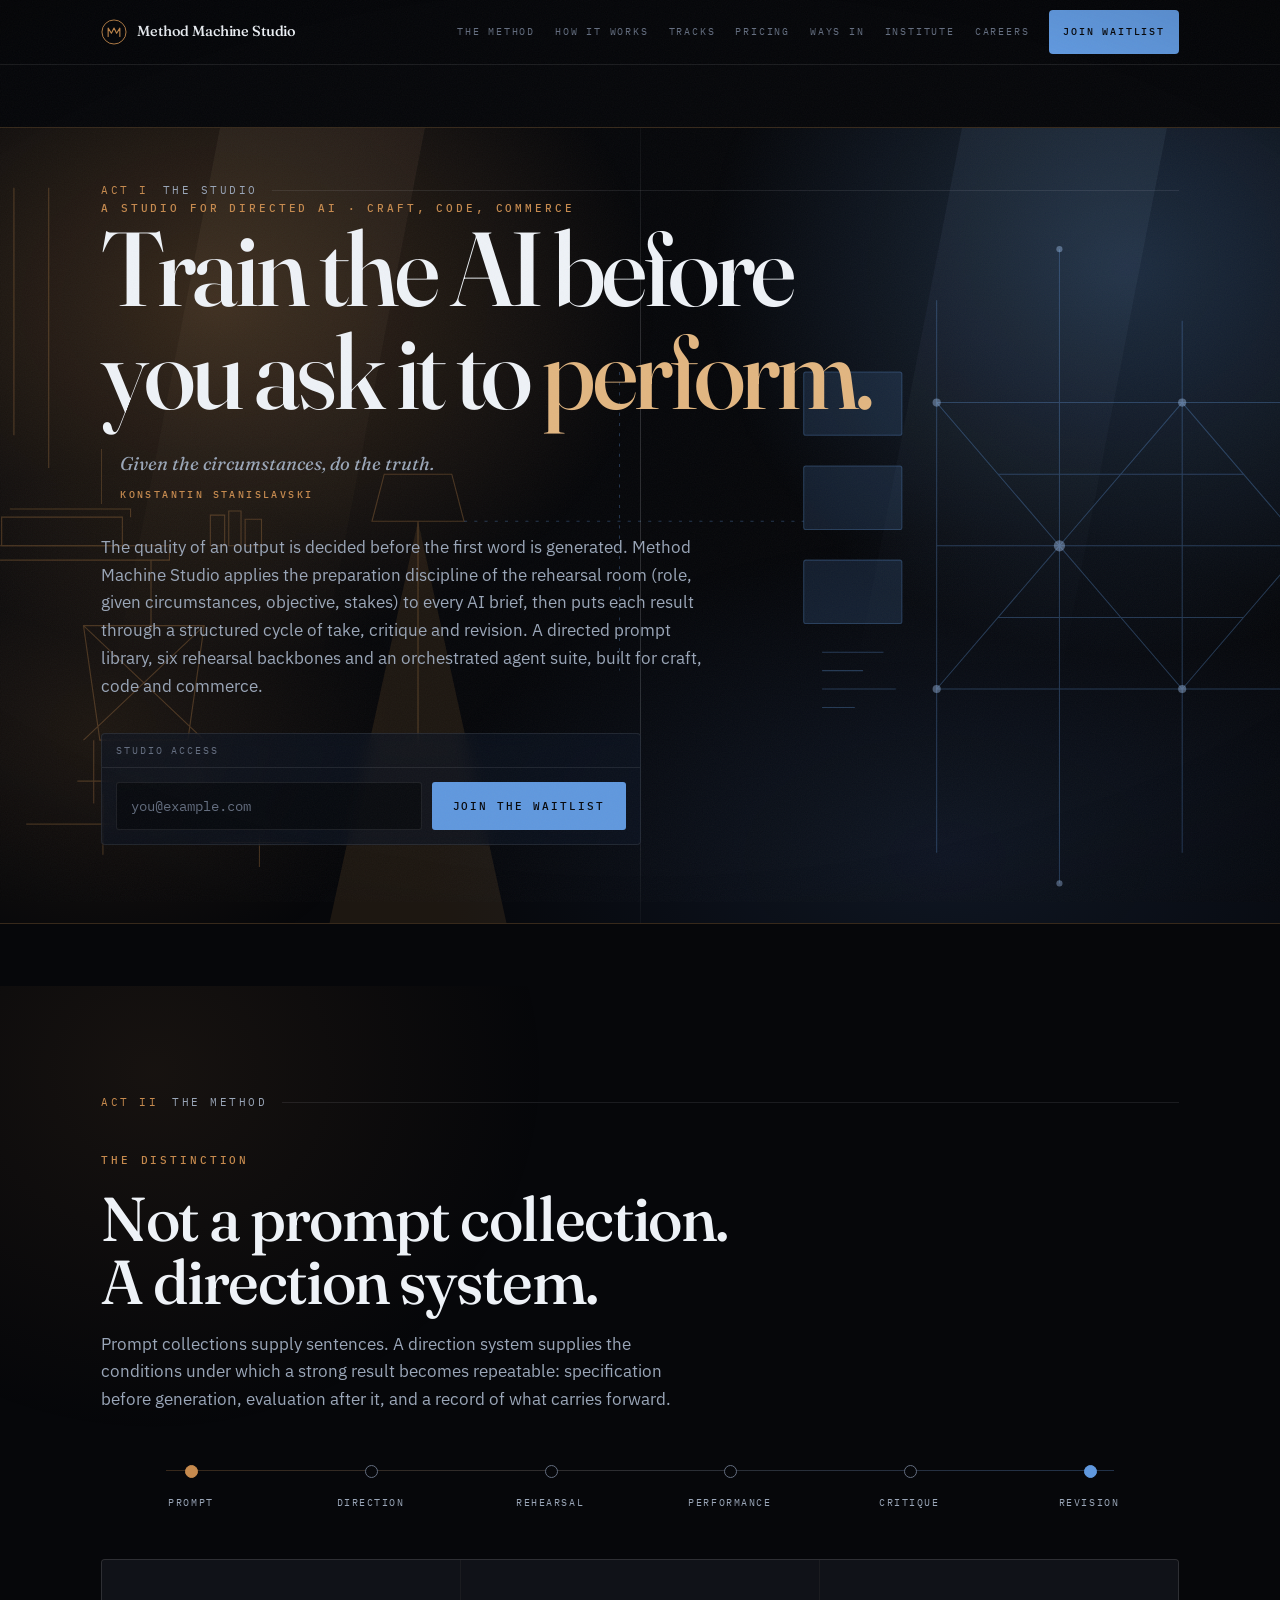
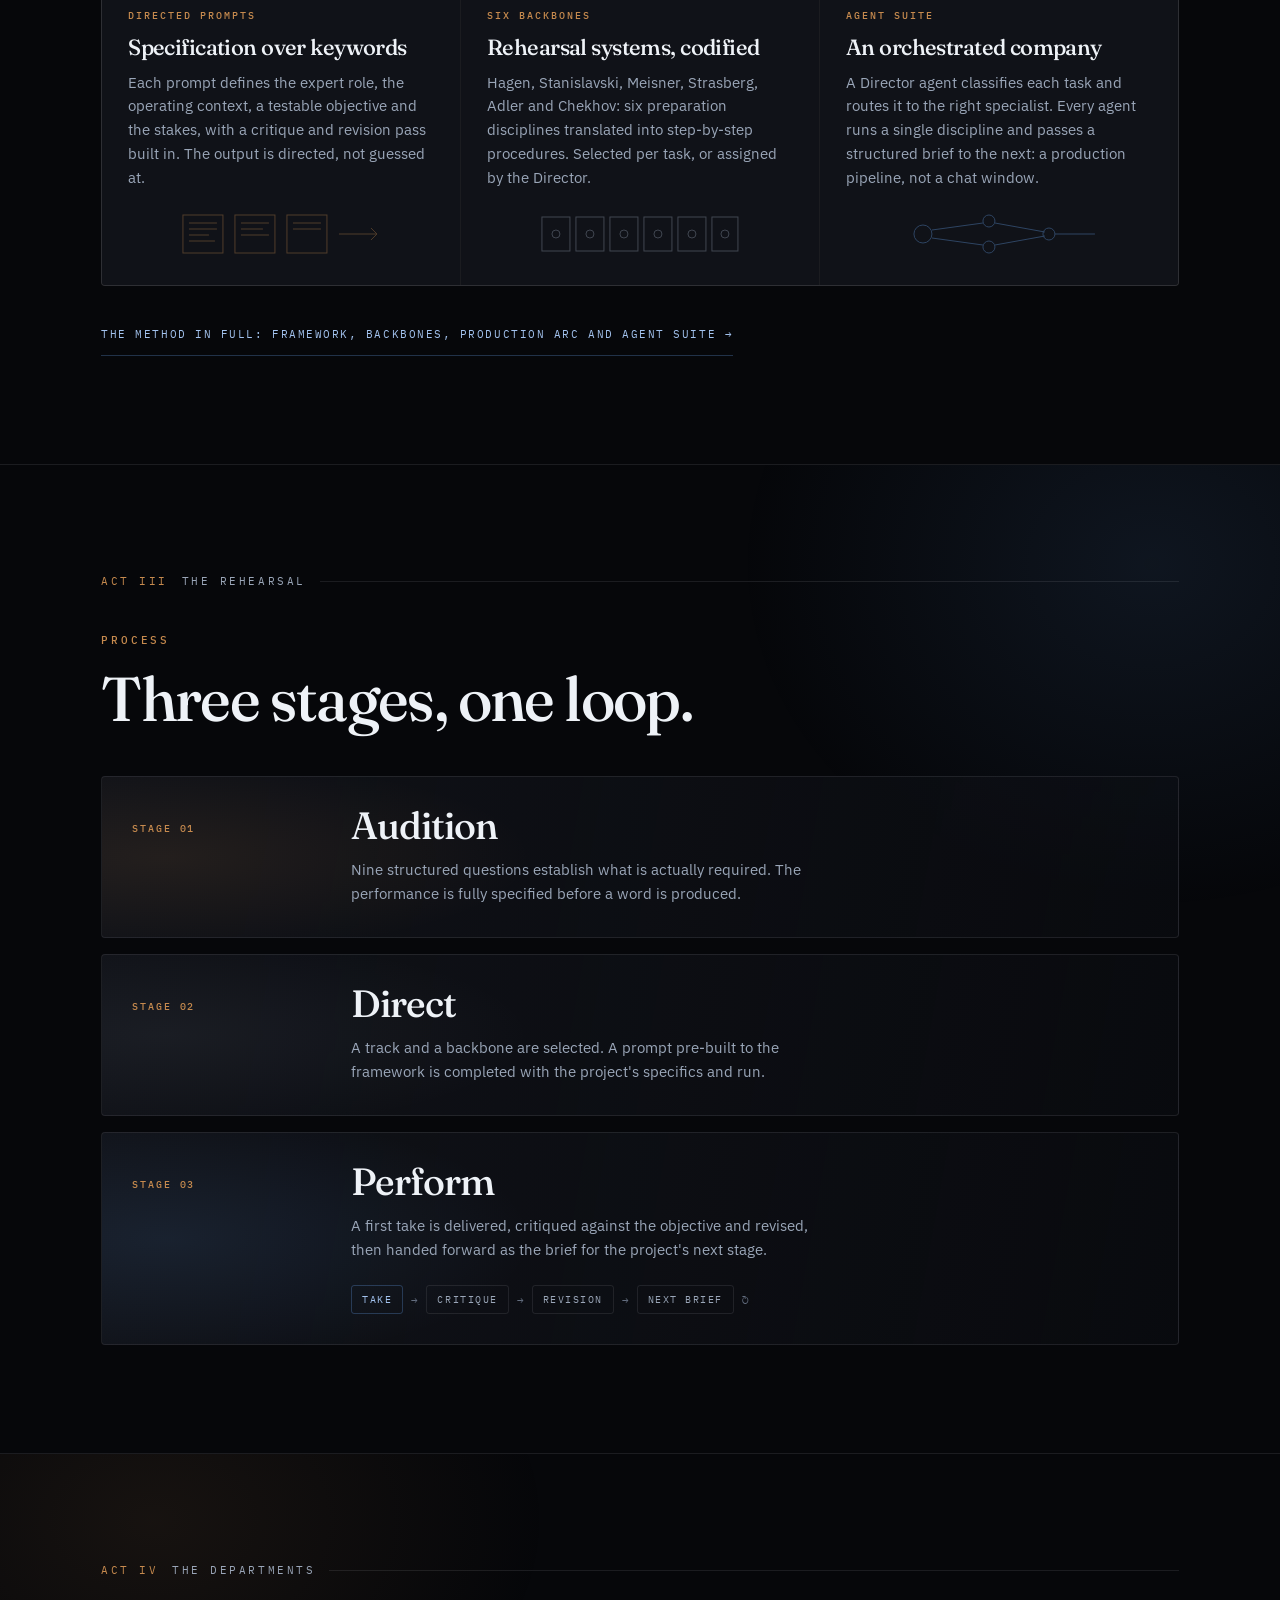
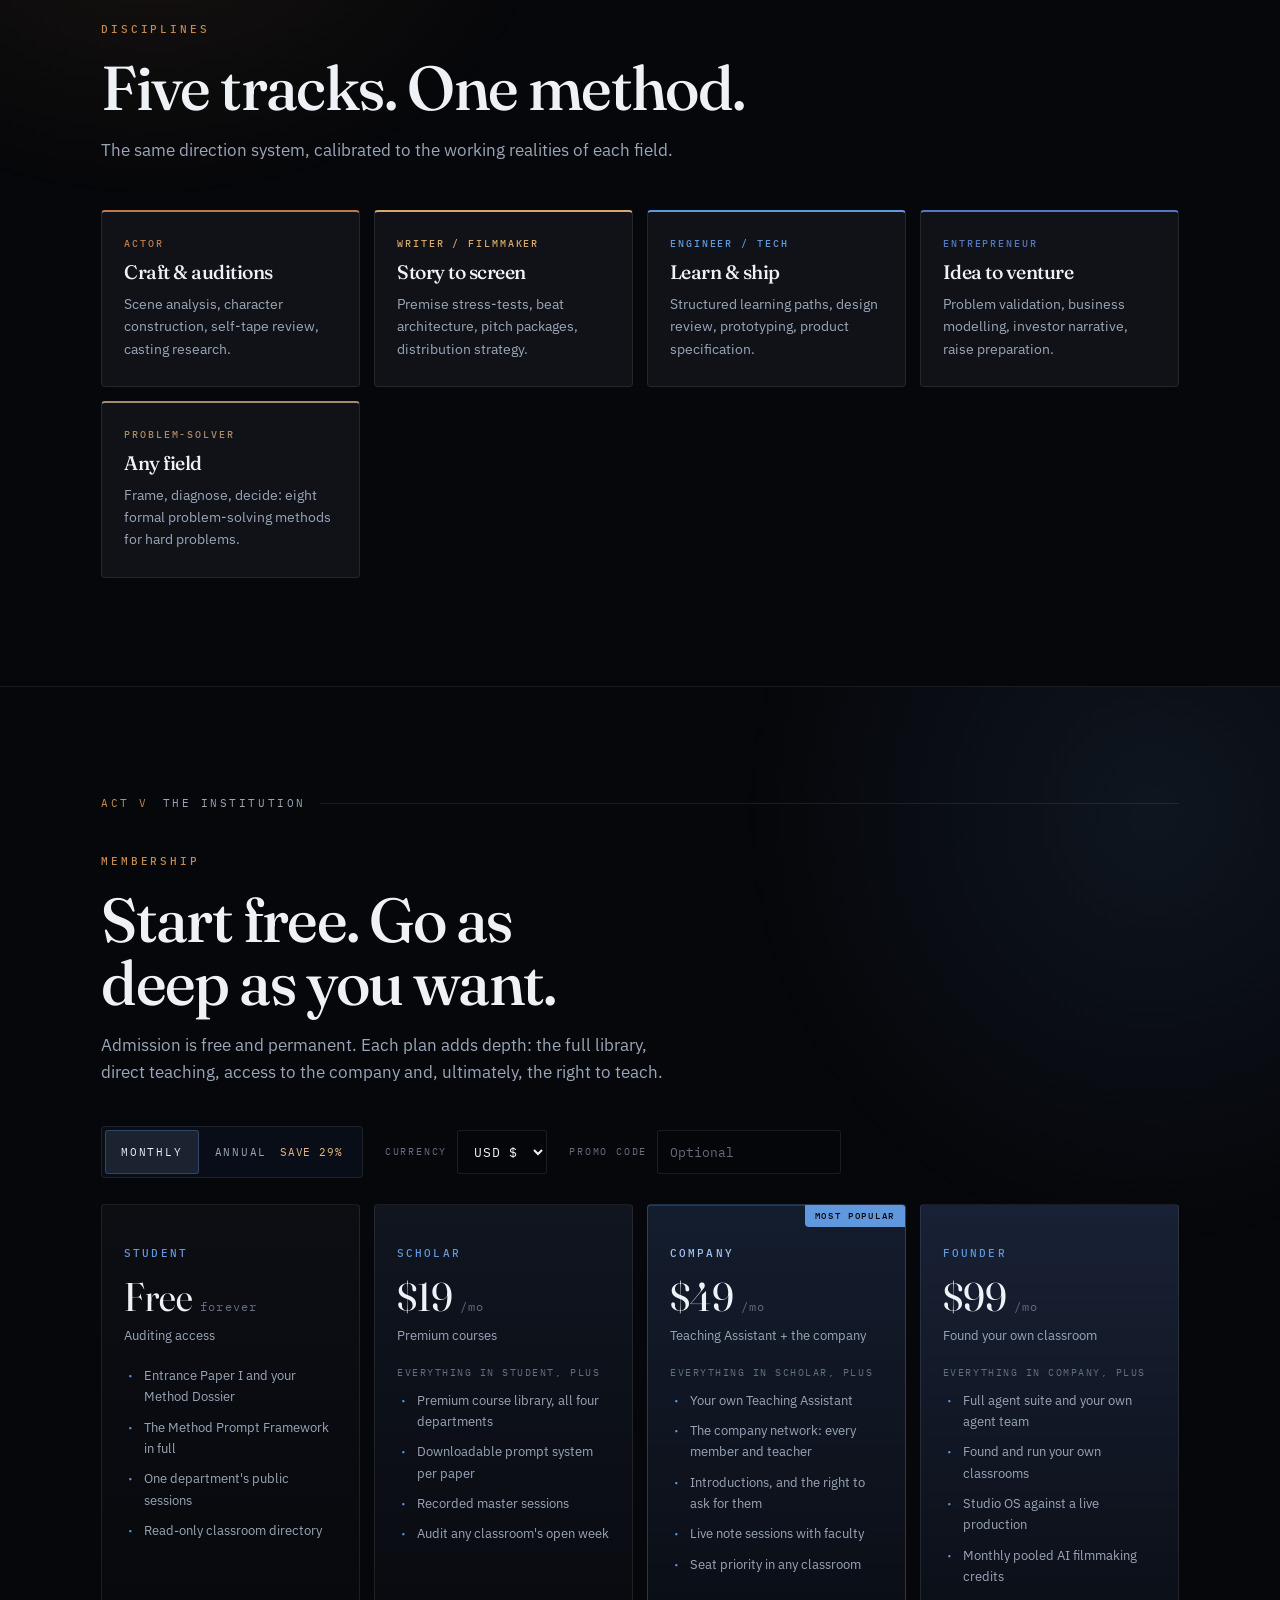
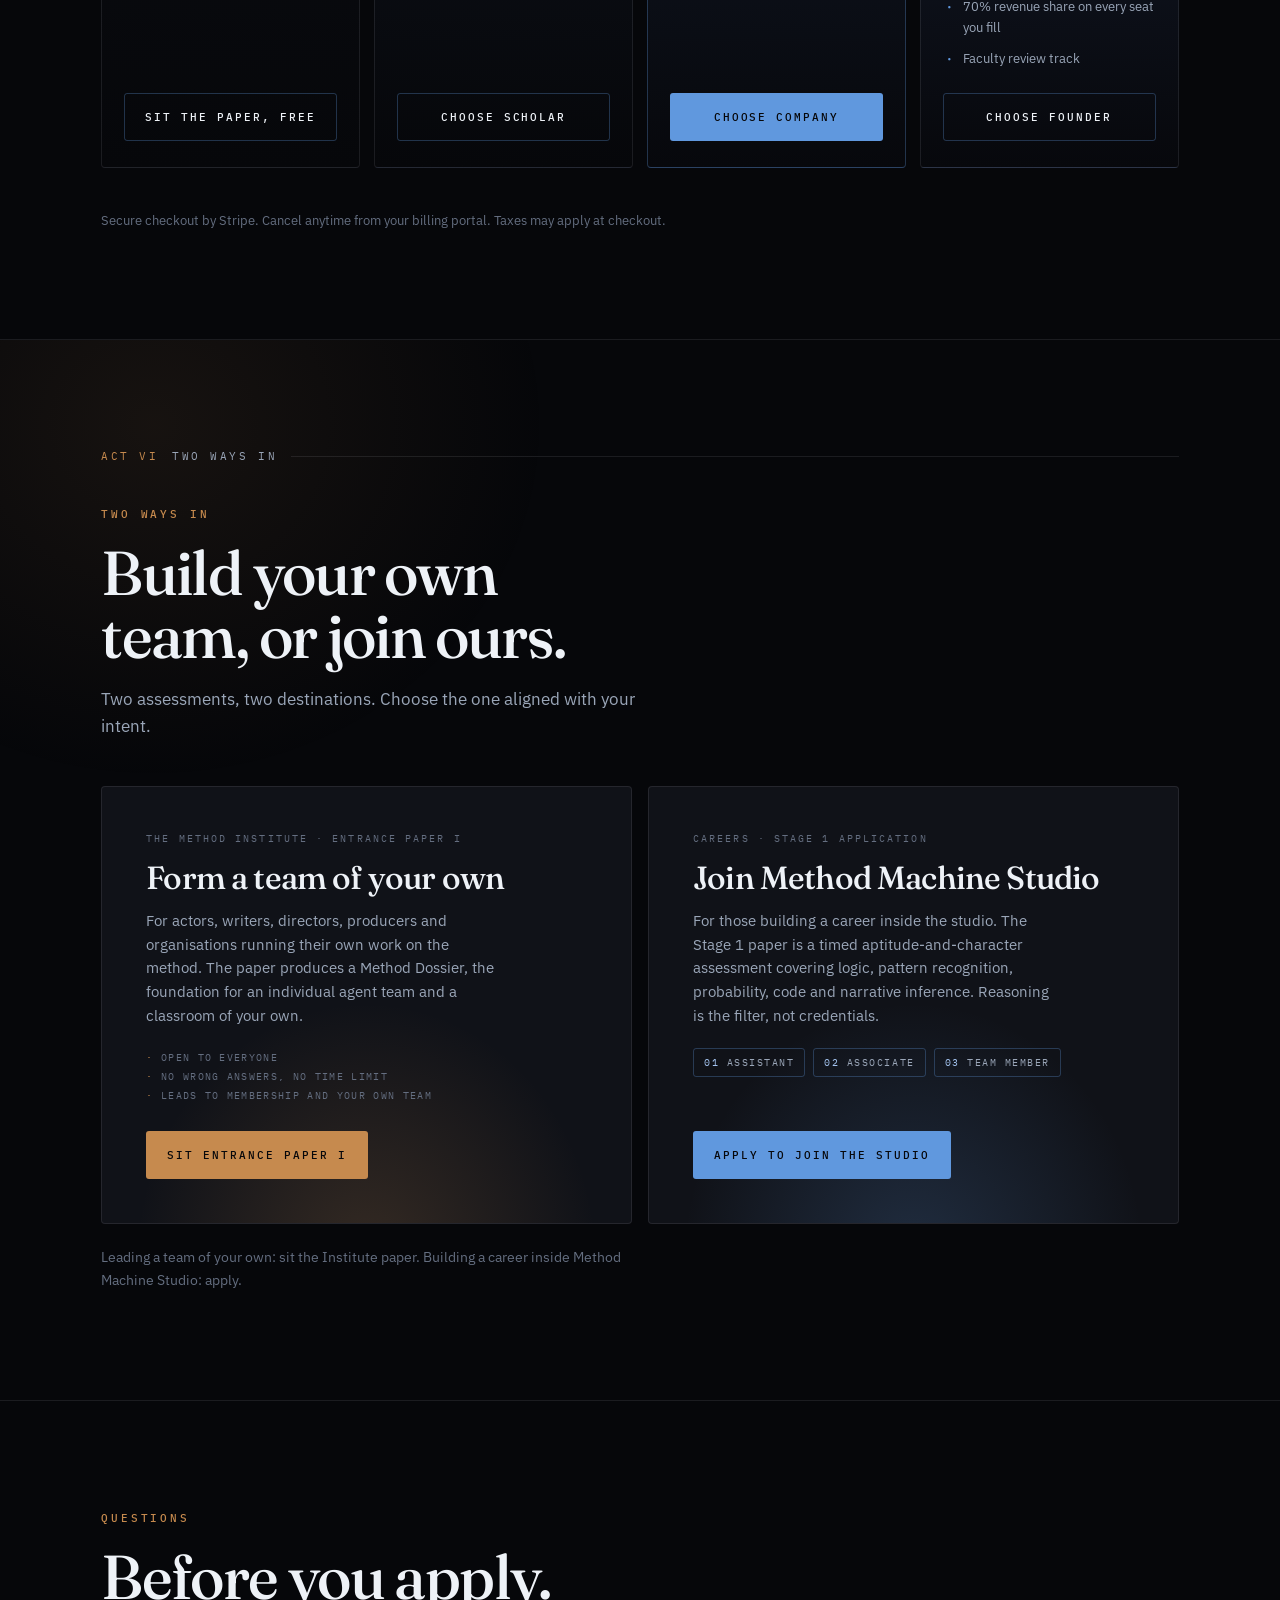
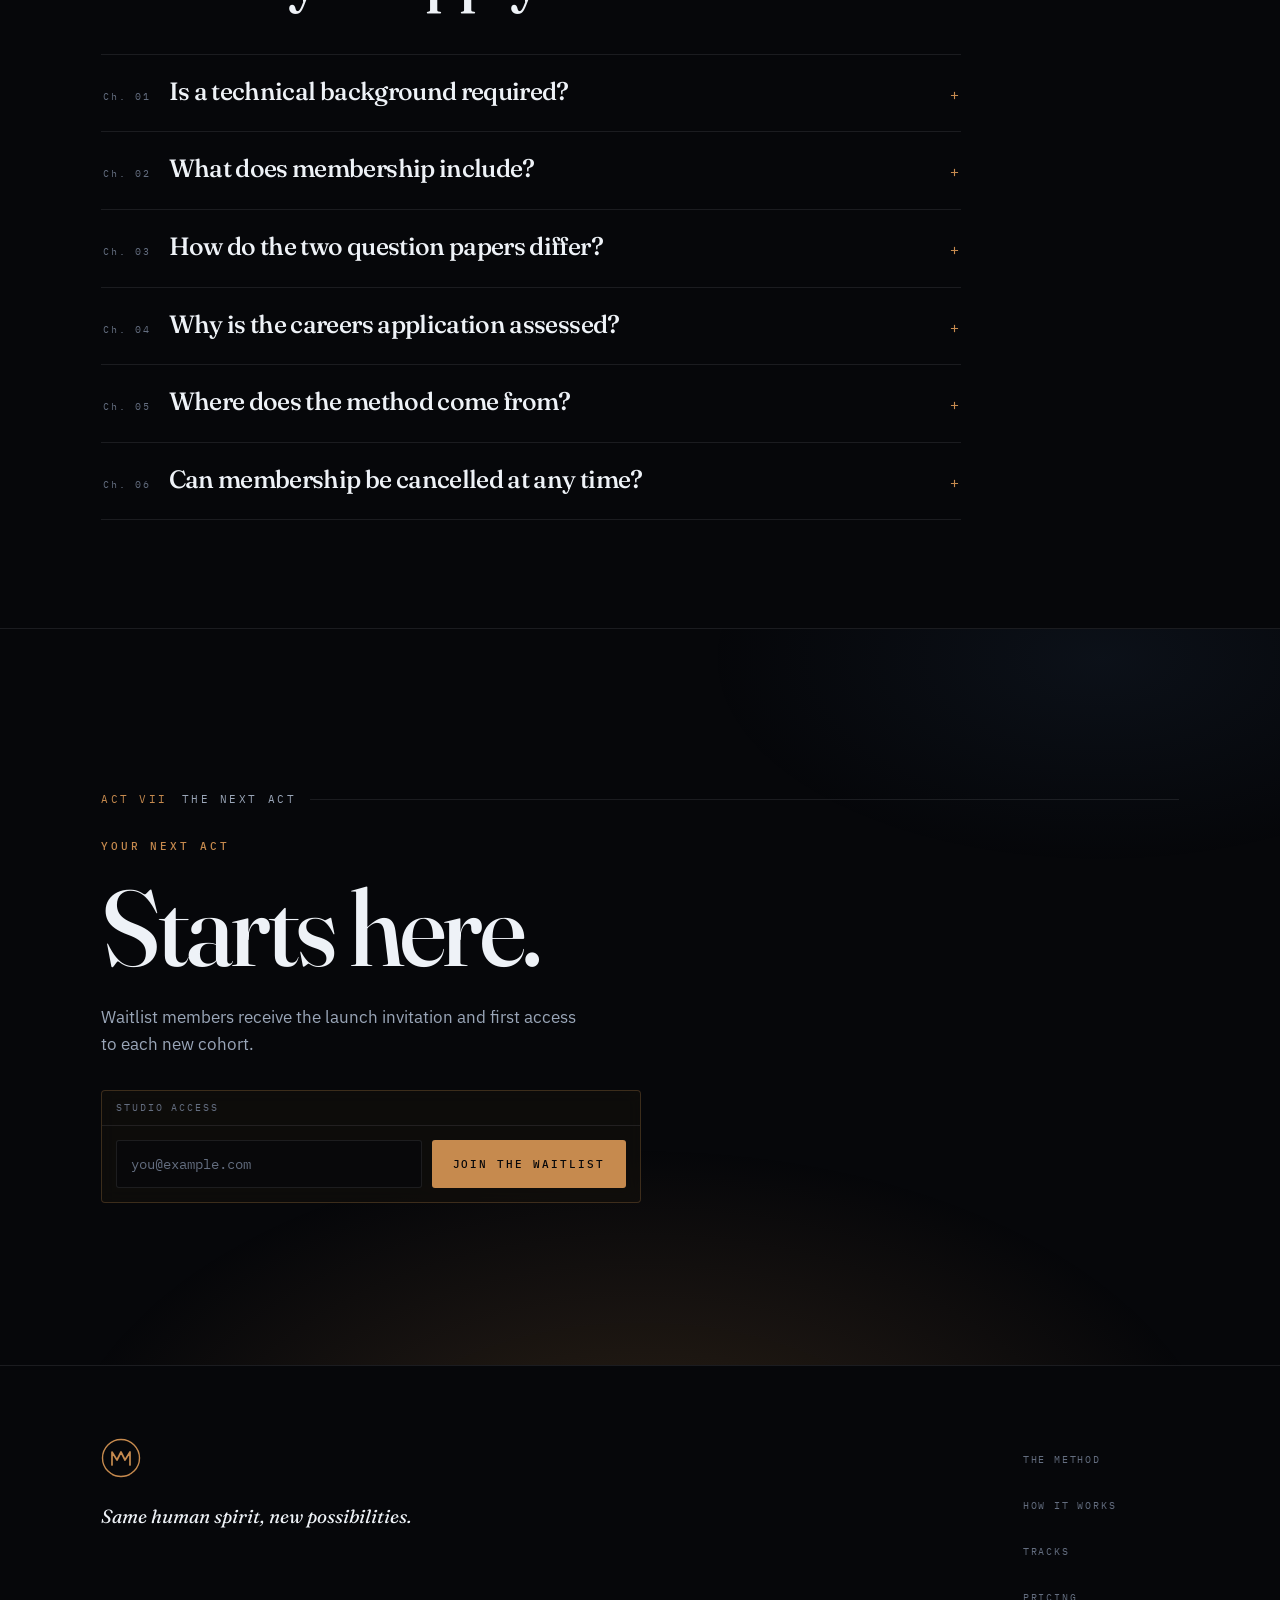
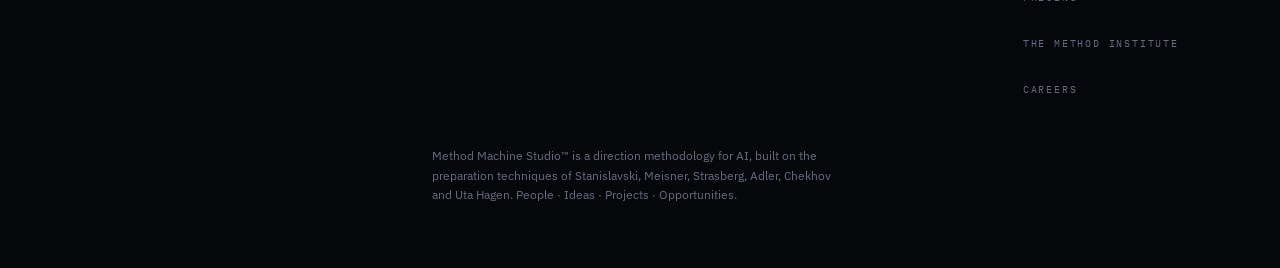
==== commit 63fcfcac: "Restore the previous landing-page copy inside the new design Hero, method, process, tracks, pricing," ====
--- a/public/index.html
+++ b/public/index.html
@@ -2,8 +2,8 @@
 <html lang="en">
 <meta charset="utf-8">
 <meta name="viewport" content="width=device-width, initial-scale=1, viewport-fit=cover">
-<title>The Method Machine — Method Machine Studio</title>
-<meta name="description" content="Method Machine Studio — a cinematic institution for directing AI.">
+<title>Method Machine Studio — Train the AI before you ask it to perform</title>
+<meta name="description" content="A studio for directed AI. Rehearsal-room discipline applied to every brief: a directed prompt library, six rehearsal backbones and an orchestrated agent suite for craft, code and commerce.">
 <link rel="icon" href="/favicon.svg" type="image/svg+xml">
 <link rel="manifest" href="/site.webmanifest">
 <meta name="theme-color" content="#06070a">
@@ -305,6 +305,19 @@
   .pay-fine{margin-top:6px; font-size:12.5px; color:var(--silver-dim)}
   @media (max-width:560px){ .pc{width:100%; justify-content:space-between} .pc input{flex:1; width:auto} }
 
+  /* ---- previous-page copy blocks in the new set ---- */
+  .more-link{margin-top:26px}
+  .more-link a{display:inline-flex; align-items:center; min-height:44px; font-family:var(--f-mono); font-size:11px; letter-spacing:.14em; text-transform:uppercase; color:var(--blue-hi); border-bottom:1px solid var(--hair-blue)}
+  .more-link a:hover{color:var(--cold); border-color:var(--blue)}
+  .stage .env b{font-size:10px}
+  .portal ul.rooms-list li::before{content:"· "; color:var(--amber)}
+  .portal ol.rungs{margin:20px 0 0; padding:0; list-style:none; display:flex; flex-wrap:wrap; gap:8px; counter-reset:r}
+  .portal ol.rungs li{counter-increment:r; font-family:var(--f-mono); font-size:9.5px; letter-spacing:.16em; text-transform:uppercase; color:var(--silver); border:1px solid var(--hair-blue); border-radius:3px; padding:6px 10px}
+  .portal ol.rungs li::before{content:"0" counter(r) " "; color:var(--blue-hi)}
+  .portal .btn{margin-top:auto}
+  .portal .rooms-list,.portal ol.rungs{margin-bottom:26px}
+  .paths-note{margin-top:22px; color:var(--silver-dim); font-size:14px; max-width:70ch}
+
   .hp{position:absolute; left:-9999px; width:1px; height:1px; opacity:0}
   .wl-msg{padding:14px; font-family:var(--f-mono); font-size:12.5px; letter-spacing:.06em; color:var(--blue-hi)}
 
@@ -370,13 +383,13 @@
     </a>
     <button class="navtoggle" aria-expanded="false" aria-controls="links">Menu</button>
     <nav class="links" id="links" aria-label="Studio sections">
-      <a href="#method">The Method</a>
+      <a href="/method">The Method</a>
       <a href="#how">How it works</a>
       <a href="#tracks">Tracks</a>
       <a href="#pricing">Pricing</a>
-      <a href="#ways">Ways in</a>
-      <a href="#institute">Institute</a>
-      <a href="#careers">Careers</a>
+      <a href="#apply">Ways in</a>
+      <a href="/institute">Institute</a>
+      <a href="/apply">Careers</a>
       <a href="#top" class="cta">Join waitlist</a>
     </nav>
   </div>
@@ -444,19 +457,18 @@
       <div class="dust"></div>
       <div class="seam"></div>
     </div>
-
     <div class="bar t" aria-hidden="true"></div>
     <div class="bar b" aria-hidden="true"></div>
 
     <div class="hero-in">
       <p class="slate cue"><span class="n">Act I</span><span class="t">The Studio</span></p>
-      <span class="eyebrow cue">A creative + tech studio, run on directed AI</span>
+      <span class="eyebrow cue">A studio for directed AI · Craft, code, commerce</span>
       <h1 class="title cue">Train the AI before you ask it to <em>perform.</em></h1>
       <div class="epigraph cue d1">
         <q>Given the circumstances, do the truth.</q>
         <b>Konstantin Stanislavski</b>
       </div>
-      <p class="lede cue d2">Large language models behave like method actors — they do their best work when you direct them with role, circumstances, objective, and motivation. Method Machine Studio turns that into a working system: a directed prompt library, six master backbones, and an agent company for your craft, code, and business.</p>
+      <p class="lede cue d2">The quality of an output is decided before the first word is generated. Method Machine Studio applies the preparation discipline of the rehearsal room (role, given circumstances, objective, stakes) to every AI brief, then puts each result through a structured cycle of take, critique and revision. A directed prompt library, six rehearsal backbones and an orchestrated agent suite, built for craft, code and commerce.</p>
       <div class="term cue d3">
         <div class="term-top"><span>Studio access</span><span><i></i></span></div>
         <form class="waitlist" id="waitlist" novalidate>
@@ -465,19 +477,19 @@
           <button class="btn primary" type="submit">Join the waitlist</button>
         </form>
       </div>
-      <p class="trust cue d4" id="trust">Closed studio · applications open by cohort · no spam, one launch email.</p>
+      <p class="trust cue d4" id="trust">Closed studio · cohort-based admission · one launch notice, nothing else.</p>
     </div>
   </div>
 
   <!-- ===================== ACT II — THE METHOD ===================== -->
-  <section class="act" id="method">
+  <section class="act" id="why">
     <div class="glowwarm" aria-hidden="true"></div>
     <div class="wrap">
       <p class="slate rv"><span class="n">Act II</span><span class="t">The Method</span></p>
       <div class="act-head">
-        <span class="eyebrow rv">Why it's different</span>
-        <h2 class="rv">Not a prompt list. A directing method.</h2>
-        <p class="rv">Anyone can sell you a sentence to paste. We give you the system great directors use — so the AI gives its best take, then critiques and improves it, every time.</p>
+        <span class="eyebrow rv">The distinction</span>
+        <h2 class="rv">Not a prompt collection. A direction system.</h2>
+        <p class="rv">Prompt collections supply sentences. A direction system supplies the conditions under which a strong result becomes repeatable: specification before generation, evaluation after it, and a record of what carries forward.</p>
       </div>
 
       <div class="chain" aria-label="The direction sequence">
@@ -491,27 +503,25 @@
 
       <div class="rooms">
         <div class="room rv">
-          <span class="tag">Script room</span>
           <span class="k">Directed prompts</span>
-          <h3>Role, not keywords</h3>
-          <p>Every prompt sets a specific expert, the real circumstances, a testable objective, and the stakes — then builds in a critique-and-adjust loop. A performance, not a guess.</p>
+          <h3>Specification over keywords</h3>
+          <p>Each prompt defines the expert role, the operating context, a testable objective and the stakes, with a critique and revision pass built in. The output is directed, not guessed at.</p>
           <div class="fig" aria-hidden="true"><svg viewBox="0 0 200 46" fill="none" stroke="#c68a4e" stroke-width="1" opacity=".7"><rect x="2" y="4" width="40" height="38"/><path d="M8 12h28M8 18h28M8 24h20M8 30h26"/><rect x="54" y="4" width="40" height="38"/><path d="M60 12h28M60 18h22M60 24h28"/><rect x="106" y="4" width="40" height="38"/><path d="M112 12h28M112 18h28"/><path d="M158 23h38M190 17l6 6-6 6"/></svg></div>
         </div>
         <div class="room rv">
-          <span class="tag">Rehearsal rooms</span>
           <span class="k">Six backbones</span>
-          <h3>Direct in a master's tradition</h3>
-          <p>Hagen, Stanislavski, Meisner, Strasberg, Adler, Chekhov — each a step-by-step way to prepare the AI. Pick the one that fits the task, or let the Director choose.</p>
+          <h3>Rehearsal systems, codified</h3>
+          <p>Hagen, Stanislavski, Meisner, Strasberg, Adler and Chekhov: six preparation disciplines translated into step-by-step procedures. Selected per task, or assigned by the Director.</p>
           <div class="fig" aria-hidden="true"><svg viewBox="0 0 200 46" fill="none" stroke="#9aa6b8" stroke-width="1" opacity=".7"><rect x="2" y="6" width="28" height="34"/><rect x="36" y="6" width="28" height="34"/><rect x="70" y="6" width="28" height="34"/><rect x="104" y="6" width="28" height="34"/><rect x="138" y="6" width="28" height="34"/><rect x="172" y="6" width="26" height="34"/><circle cx="16" cy="23" r="4"/><circle cx="50" cy="23" r="4"/><circle cx="84" cy="23" r="4"/><circle cx="118" cy="23" r="4"/><circle cx="152" cy="23" r="4"/><circle cx="185" cy="23" r="4"/></svg></div>
         </div>
         <div class="room rv">
-          <span class="tag">Production floor</span>
-          <span class="k">Your AI company</span>
-          <h3>Agents that hand off</h3>
-          <p>A Director casts the right performer; each agent runs one method and passes its work to the next. Your studio, staffed by directed AI.</p>
+          <span class="k">Agent suite</span>
+          <h3>An orchestrated company</h3>
+          <p>A Director agent classifies each task and routes it to the right specialist. Every agent runs a single discipline and passes a structured brief to the next: a production pipeline, not a chat window.</p>
           <div class="fig" aria-hidden="true"><svg viewBox="0 0 200 46" fill="none" stroke="#6098de" stroke-width="1" opacity=".75"><circle cx="24" cy="23" r="9"/><circle cx="90" cy="10" r="6"/><circle cx="90" cy="36" r="6"/><circle cx="150" cy="23" r="6"/><path d="M33 19l51-7M33 27l51 7M96 12l50 9M96 34l50-9M156 23h40"/></svg></div>
         </div>
       </div>
+      <p class="more-link rv"><a href="/method">The method in full: framework, backbones, production arc and agent suite →</a></p>
     </div>
   </section>
 
@@ -521,32 +531,32 @@
     <div class="wrap">
       <p class="slate rv"><span class="n">Act III</span><span class="t">The Rehearsal</span></p>
       <div class="act-head">
-        <span class="eyebrow rv">How it works</span>
-        <h2 class="rv">Three moves, then repeat.</h2>
+        <span class="eyebrow rv">Process</span>
+        <h2 class="rv">Three stages, one loop.</h2>
       </div>
       <div class="stages">
         <article class="stage s1 rv">
           <div class="wash" aria-hidden="true"></div>
-          <p class="env"><b>Casting room</b>Nine questions<br>Rehearsal table<br>Script, unmarked</p>
+          <p class="env"><b>Stage 01</b></p>
           <div>
             <h3>Audition</h3>
-            <p>Answer nine plain questions about what you actually want. The system specifies the performance before it produces a word.</p>
+            <p>Nine structured questions establish what is actually required. The performance is fully specified before a word is produced.</p>
           </div>
         </article>
         <article class="stage s2 rv">
           <div class="wash" aria-hidden="true"></div>
-          <p class="env"><b>Command station</b>Track selected<br>Backbone selected<br>Circumstances set</p>
+          <p class="env"><b>Stage 02</b></p>
           <div>
             <h3>Direct</h3>
-            <p>Choose your track and a backbone. Copy a prompt that's already built to the framework, fill the blanks, and run it.</p>
+            <p>A track and a backbone are selected. A prompt pre-built to the framework is completed with the project's specifics and run.</p>
           </div>
         </article>
         <article class="stage s3 rv">
           <div class="wash" aria-hidden="true"></div>
-          <p class="env"><b>The stage</b>Lights up<br>Rolling<br>Take one</p>
+          <p class="env"><b>Stage 03</b></p>
           <div>
             <h3>Perform</h3>
-            <p>Get a first take, an honest critique, and a stronger revision — with a handoff into the next step of your project.</p>
+            <p>A first take is delivered, critiqued against the objective and revised, then handed forward as the brief for the project's next stage.</p>
             <div class="loop" aria-label="The performance loop">
               <span class="on">Take</span><em>→</em><span>Critique</span><em>→</em><span>Revision</span><em>→</em><span>Next brief</span><em>↻</em>
             </div>
@@ -562,91 +572,44 @@
     <div class="wrap">
       <p class="slate rv"><span class="n">Act IV</span><span class="t">The Departments</span></p>
       <div class="act-head">
-        <span class="eyebrow rv">Who it's for</span>
-        <h2 class="rv">Five tracks, one method.</h2>
-        <p class="rv">The same directing system, tuned to how you actually work.</p>
+        <span class="eyebrow rv">Disciplines</span>
+        <h2 class="rv">Five tracks. One method.</h2>
+        <p class="rv">The same direction system, calibrated to the working realities of each field.</p>
       </div>
       <div class="depts">
         <div class="dept rv" style="--tc:var(--actor)">
           <div class="tk">Actor</div><h3>Craft &amp; auditions</h3>
-          <p>Scene work, character build, self-tape notes, casting research.</p>
-          <p class="room-note">Rehearsal room · casting monitors</p>
+          <p>Scene analysis, character construction, self-tape review, casting research.</p>
         </div>
         <div class="dept rv" style="--tc:var(--writer)">
           <div class="tk">Writer / Filmmaker</div><h3>Story to screen</h3>
-          <p>Premise tests, beat sheets, pitch packages, distribution.</p>
-          <p class="room-note">Story board · cutting room</p>
+          <p>Premise stress-tests, beat architecture, pitch packages, distribution strategy.</p>
         </div>
         <div class="dept rv" style="--tc:var(--engineer)">
           <div class="tk">Engineer / Tech</div><h3>Learn &amp; ship</h3>
-          <p>Learning paths, design reviews, prototyping, product specs.</p>
-          <p class="room-note">Laboratory · system architecture</p>
+          <p>Structured learning paths, design review, prototyping, product specification.</p>
         </div>
         <div class="dept rv" style="--tc:var(--founder)">
           <div class="tk">Entrepreneur</div><h3>Idea to venture</h3>
-          <p>Problem validation, business models, pitch and funding prep.</p>
-          <p class="room-note">Strategy room · venture boards</p>
+          <p>Problem validation, business modelling, investor narrative, raise preparation.</p>
         </div>
         <div class="dept rv" style="--tc:var(--solver)">
           <div class="tk">Problem-Solver</div><h3>Any field</h3>
-          <p>Frame, diagnose, decide — eight solving methods for hard problems.</p>
-          <p class="room-note">Analysis room · decision architecture</p>
+          <p>Frame, diagnose, decide: eight formal problem-solving methods for hard problems.</p>
         </div>
       </div>
     </div>
   </section>
 
-  <!-- ===================== ACT V — THE COMPANY ===================== -->
-  <section class="act" id="company">
-    <div class="glowcold" aria-hidden="true"></div>
-    <div class="wrap">
-      <p class="slate rv"><span class="n">Act V</span><span class="t">The Company</span></p>
-      <div class="act-head">
-        <span class="eyebrow rv">The agent suite</span>
-        <h2 class="rv">An orchestrated company.</h2>
-        <p class="rv">The Director reads the brief and casts the work. Each specialist runs one method, then hands a structured brief to the next. Nothing performs until the circumstances are set.</p>
-      </div>
-      <div class="crew">
-        <div class="crewfig rv" id="crewfig">
-          <svg viewBox="0 0 420 300" role="img" aria-label="The Director agent at the centre, handing work to five specialist agents.">
-            <g class="edge draw" pathLength="1">
-              <path d="M210 150 86 70"/><path d="M210 150 86 230"/>
-              <path d="M210 150 334 70"/><path d="M210 150 334 230"/>
-              <path d="M210 150 210 282"/>
-            </g>
-            <circle class="hub" cx="210" cy="150" r="36"/>
-            <circle class="hub" cx="210" cy="150" r="46" opacity=".4"/>
-            <text class="c" x="210" y="153" text-anchor="middle">Director</text>
-            <g>
-              <circle class="spec" cx="86" cy="70" r="24"/><text x="86" y="73" text-anchor="middle">Hagen</text>
-              <circle class="spec" cx="334" cy="70" r="24"/><text x="334" y="73" text-anchor="middle">Adler</text>
-              <circle class="spec" cx="86" cy="230" r="24"/><text x="86" y="233" text-anchor="middle">Meisner</text>
-              <circle class="spec" cx="334" cy="230" r="24"/><text x="334" y="233" text-anchor="middle">Chekhov</text>
-              <circle class="spec" cx="210" cy="282" r="18"/><text x="210" y="285" text-anchor="middle">+2</text>
-            </g>
-          </svg>
-        </div>
-        <div>
-          <div class="flow rv">
-            <div><span>01 — Intake</span><b>Director</b></div>
-            <div><span>02 — Casting</span><b>Specialist agents</b></div>
-            <div><span>03 — Handoff</span><b>Structured brief</b></div>
-            <div><span>04 — Call</span><b>Next stage</b></div>
-          </div>
-        </div>
-      </div>
-    </div>
-  </section>
-
-  <!-- ===================== ACT VI — THE INSTITUTION ===================== -->
+  <!-- ===================== ACT V — THE INSTITUTION ===================== -->
   <section class="act" id="pricing">
     <div class="glowcold" aria-hidden="true"></div>
     <div class="wrap">
-      <p class="slate rv"><span class="n">Act VI</span><span class="t">The Institution</span></p>
+      <p class="slate rv"><span class="n">Act V</span><span class="t">The Institution</span></p>
       <div class="act-head">
         <span class="eyebrow rv">Membership</span>
         <h2 class="rv">Start free. Go as deep as you want.</h2>
-        <p class="rv">One system, four tiers. Prices shown are launch pricing.</p>
+        <p class="rv">Admission is free and permanent. Each plan adds depth: the full library, direct teaching, access to the company and, ultimately, the right to teach.</p>
       </div>
       <div class="pay-controls rv">
         <div class="seg" role="group" aria-label="Billing period">
@@ -662,7 +625,6 @@
       </div>
       <div class="tiers">
         <div class="tier d1 rv">
-          <span class="access">Level 01 — Observe</span>
           <div class="tname">Student</div>
           <div class="price">Free <small>forever</small></div>
           <div class="tsub">Auditing access</div>
@@ -670,7 +632,6 @@
           <a class="btn ghost" href="/institute">Sit the paper, free</a>
         </div>
         <div class="tier d2 rv">
-          <span class="access">Level 02 — Study</span>
           <div class="tname">Scholar</div>
           <div class="price" data-plan="scholar">$19 <small>/mo</small></div>
           <div class="tsub" data-note="scholar">Premium courses</div>
@@ -679,7 +640,6 @@
         </div>
         <div class="tier d3 rv">
           <span class="flag">Most popular</span>
-          <span class="access">Level 03 — Participate</span>
           <div class="tname">Company</div>
           <div class="price" data-plan="company">$49 <small>/mo</small></div>
           <div class="tsub" data-note="company">Teaching Assistant + the company</div>
@@ -687,7 +647,6 @@
           <button class="btn primary" type="button" data-buy="company">Choose Company</button>
         </div>
         <div class="tier d4 rv">
-          <span class="access">Level 04 — Direct</span>
           <div class="tname">Founder</div>
           <div class="price" data-plan="founder">$99 <small>/mo</small></div>
           <div class="tsub" data-note="founder">Found your own classroom</div>
@@ -700,91 +659,35 @@
     </div>
   </section>
 
-  <!-- Ways in — two portals -->
-  <section class="act" id="ways">
+  <!-- ===================== ACT VI — TWO WAYS IN ===================== -->
+  <section class="act" id="apply">
     <div class="glowwarm" aria-hidden="true"></div>
     <div class="wrap">
-      <div class="act-head" style="margin-top:0">
-        <span class="eyebrow rv">Ways in</span>
+      <p class="slate rv"><span class="n">Act VI</span><span class="t">Two Ways In</span></p>
+      <div class="act-head">
+        <span class="eyebrow rv">Two ways in</span>
         <h2 class="rv">Build your own team, or join ours.</h2>
+        <p class="rv">Two assessments, two destinations. Choose the one aligned with your intent.</p>
       </div>
       <div class="portals">
-        <a class="portal inst rv" href="/institute">
+        <div class="portal inst rv">
           <div class="door" aria-hidden="true"></div>
-          <span class="pk">Door one</span>
-          <h3>The Method Institute</h3>
-          <p>Learn the method and build your own company of directed agents. You direct; the studio teaches.</p>
-          <p class="rooms-list">Rehearsal halls<br>Lecture rooms<br>Examination room<br>Archive</p>
-          <span class="btn ghost-warm">Enter the Institute</span>
-        </a>
-        <a class="portal studio rv" href="/apply">
+          <span class="pk">The Method Institute · Entrance Paper I</span>
+          <h3>Form a team of your own</h3>
+          <p>For actors, writers, directors, producers and organisations running their own work on the method. The paper produces a Method Dossier, the foundation for an individual agent team and a classroom of your own.</p>
+          <ul class="rooms-list"><li>Open to everyone</li><li>No wrong answers, no time limit</li><li>Leads to membership and your own team</li></ul>
+          <a class="btn warm" href="/institute">Sit Entrance Paper I</a>
+        </div>
+        <div class="portal studio rv">
           <div class="door" aria-hidden="true"></div>
-          <span class="pk">Door two</span>
-          <h3>Method Machine Studio</h3>
-          <p>Join the company itself and work the production floor on real projects, directing alongside the crew.</p>
-          <p class="rooms-list">Production floor<br>Command center<br>Cutting room<br>Registry</p>
-          <span class="btn ghost">Enter the Studio</span>
-        </a>
-      </div>
-    </div>
-  </section>
-
-  <!-- Institute -->
-  <section class="act" id="institute">
-    <div class="glowwarm" aria-hidden="true"></div>
-    <div class="wrap">
-      <div class="act-head" style="margin-top:0">
-        <span class="eyebrow rv">The Institute</span>
-        <h2 class="rv">Where the method is taught.</h2>
-        <p class="rv">A film institute, a theatre conservatory and a research laboratory under one roof. You read the tradition, rehearse the procedure, and sit the examination before you direct anything that matters.</p>
-      </div>
-      <div class="rooms">
-        <div class="room rv">
-          <span class="tag">Hall one</span><span class="k">Study</span>
-          <h3>The tradition</h3>
-          <p>Six backbones read in the original, then reduced to the procedure each one actually prescribes.</p>
-        </div>
-        <div class="room rv">
-          <span class="tag">Hall two</span><span class="k">Rehearse</span>
-          <h3>The procedure</h3>
-          <p>Supervised rehearsal on your own material, with critique that names what the take was missing.</p>
-        </div>
-        <div class="room rv">
-          <span class="tag">Hall three</span><span class="k">Examine</span>
-          <h3>The assessment</h3>
-          <p>Stage 1 under conditions. Reasoning and character, held to a line, with a read that points you to your track.</p>
-        </div>
-      </div>
-      <div style="margin-top:28px"><a class="btn ghost-warm rv" href="/institute">Enter the Institute</a></div>
-    </div>
-  </section>
-
-  <!-- Careers -->
-  <section class="act" id="careers">
-    <div class="glowcold" aria-hidden="true"></div>
-    <div class="wrap">
-      <div class="act-head" style="margin-top:0">
-        <span class="eyebrow rv">Careers</span>
-        <h2 class="rv">Enter the studio workforce.</h2>
-        <p class="rv">Three positions on the floor, each a deeper seat in the room. You start by observing takes and end by calling them.</p>
-      </div>
-      <div class="ladder">
-        <div class="rung rv"><span class="st">Position 01</span><h4>Assistant</h4><p>On the floor. You run briefs the crew has already set, and learn the house procedure take by take.</p></div>
-        <div class="rung rv"><span class="st">Position 02</span><h4>Associate</h4><p>You set circumstances on live projects and own the critique pass on your own work.</p></div>
-        <div class="rung rv"><span class="st">Position 03</span><h4>Team member</h4><p>You direct. Casting, handoffs and the final call on what ships belong to you.</p></div>
-      </div>
-
-      <div style="margin-top:46px">
-        <div class="pane rv" style="padding:clamp(30px,4.6vw,52px); background:linear-gradient(140deg,var(--slate),rgba(6,7,10,.6))">
-          <span class="eyebrow">Closed studio</span>
-          <h2 style="font-size:clamp(25px,4vw,38px); margin-top:16px">Membership is by application.</h2>
-          <p style="color:var(--silver); margin-top:16px; max-width:58ch">We keep the studio high-signal. Stage 1 is a short aptitude-and-character assessment — logic, patterns, probability, code, story inference — plus a read that points you to your track. No résumé polish. Just whether you can hold a line of reasoning and choose the harder correct path.</p>
-          <div style="display:flex; gap:12px; flex-wrap:wrap; margin-top:28px">
-            <a class="btn primary" href="/apply">Request an invite</a>
-            <a class="btn ghost" href="#how">See how it works</a>
-          </div>
-        </div>
-      </div>
+          <span class="pk">Careers · Stage 1 Application</span>
+          <h3>Join Method Machine Studio</h3>
+          <p>For those building a career inside the studio. The Stage 1 paper is a timed aptitude-and-character assessment covering logic, pattern recognition, probability, code and narrative inference. Reasoning is the filter, not credentials.</p>
+          <ol class="rungs"><li>Assistant</li><li>Associate</li><li>Team member</li></ol>
+          <a class="btn primary" href="/apply">Apply to join the studio</a>
+        </div>
+      </div>
+      <p class="paths-note rv">Leading a team of your own: sit the Institute paper. Building a career inside Method Machine Studio: apply.</p>
     </div>
   </section>
 
@@ -797,24 +700,28 @@
       </div>
       <div class="notebook">
         <details>
-          <summary><span class="ch">Ch. 01</span><h3>Do I need to be technical?</h3><span class="pm">+</span></summary>
-          <p>No. The method is a directing procedure — nine plain questions and a set of backbones. Engineers, actors, writers, founders, and problem-solvers each get a track tuned to their work.</p>
+          <summary><span class="ch">Ch. 01</span><h3>Is a technical background required?</h3><span class="pm">+</span></summary>
+          <p>No. The method is a direction procedure: nine structured questions and a set of backbones. Engineers, actors, writers, founders and problem-solvers each work from a track calibrated to their field.</p>
         </details>
         <details>
-          <summary><span class="ch">Ch. 02</span><h3>What's actually in the membership?</h3><span class="pm">+</span></summary>
-          <p>A directed prompt library for your track, six master backbones, an agent suite that chains into workflows, a community, and — on higher tiers — a verified member registry and business tools.</p>
+          <summary><span class="ch">Ch. 02</span><h3>What does membership include?</h3><span class="pm">+</span></summary>
+          <p>A directed prompt library for your track, six rehearsal backbones, an agent suite that chains into production workflows, a practitioner community and, on higher plans, a verified member registry and business tooling.</p>
         </details>
         <details>
-          <summary><span class="ch">Ch. 03</span><h3>Why an application and an assessment?</h3><span class="pm">+</span></summary>
-          <p>A closed studio stays valuable only if the room stays sharp. Stage 1 measures reasoning and character, not polish, so the community and registry mean something.</p>
+          <summary><span class="ch">Ch. 03</span><h3>How do the two question papers differ?</h3><span class="pm">+</span></summary>
+          <p>Entrance Paper I at The Method Institute is for leading a team of your own: it produces a Method Dossier and leads to membership, an individual agent team and a classroom of your own. The Stage 1 application is for joining Method Machine Studio itself, with a career path from Assistant to Associate to team member.</p>
         </details>
         <details>
-          <summary><span class="ch">Ch. 04</span><h3>Where does the method come from?</h3><span class="pm">+</span></summary>
-          <p>From the step-by-step techniques of Stanislavski, Meisner, Strasberg, Adler, Chekhov, and Uta Hagen.</p>
+          <summary><span class="ch">Ch. 04</span><h3>Why is the careers application assessed?</h3><span class="pm">+</span></summary>
+          <p>Studio members work on live productions. Stage 1 measures reasoning and character rather than presentation, so every Assistant enters against the same standard.</p>
         </details>
         <details>
-          <summary><span class="ch">Ch. 05</span><h3>Can I cancel anytime?</h3><span class="pm">+</span></summary>
-          <p>Yes. Membership is month-to-month, or annual at a lower rate. Your free-tier access remains.</p>
+          <summary><span class="ch">Ch. 05</span><h3>Where does the method come from?</h3><span class="pm">+</span></summary>
+          <p>The rehearsal room. The preparation techniques of Stanislavski, Meisner, Strasberg, Adler, Chekhov and Uta Hagen, refined over a century to produce truthful, repeatable performance, are translated into procedures that direct AI output with the same rigour.</p>
+        </details>
+        <details>
+          <summary><span class="ch">Ch. 06</span><h3>Can membership be cancelled at any time?</h3><span class="pm">+</span></summary>
+          <p>Yes. Membership runs month to month, or annually at a reduced rate. Free-tier access remains in either case.</p>
         </details>
       </div>
     </div>
@@ -827,7 +734,7 @@
       <p class="slate rv"><span class="n">Act VII</span><span class="t">The Next Act</span></p>
       <span class="eyebrow rv" style="margin-top:28px">Your next act</span>
       <h2 class="rv">Starts here.</h2>
-      <p class="sub rv">Join the waitlist and you'll get the launch invite and first crack at a cohort.</p>
+      <p class="sub rv">Waitlist members receive the launch invitation and first access to each new cohort.</p>
       <div class="term rv">
         <div class="term-top"><span>Studio access</span><span><i></i></span></div>
         <form class="waitlist" id="waitlist2" novalidate>
@@ -847,17 +754,15 @@
       <p class="ftag" style="margin-top:16px">Same human spirit, new possibilities.</p>
     </div>
     <nav class="fnav" aria-label="Footer">
-      <a href="#method">The Method</a>
+      <a href="/method">The Method</a>
       <a href="#how">How it works</a>
       <a href="#tracks">Tracks</a>
       <a href="#pricing">Pricing</a>
-      <a href="#ways">Ways in</a>
-      <a href="/method">Method guide</a>
-      <a href="/institute">Institute</a>
+      <a href="/institute">The Method Institute</a>
       <a href="/apply">Careers</a>
     </nav>
   </div>
-  <p class="fine">Method Machine Studio™ — a prompting methodology built on the techniques of Stanislavski, Meisner, Strasberg, Adler, Chekhov, and Uta Hagen. People · Ideas · Projects · Opportunities.</p>
+  <p class="fine">Method Machine Studio™ is a direction methodology for AI, built on the preparation techniques of Stanislavski, Meisner, Strasberg, Adler, Chekhov and Uta Hagen. People · Ideas · Projects · Opportunities.</p>
 </footer>
 
 <script>
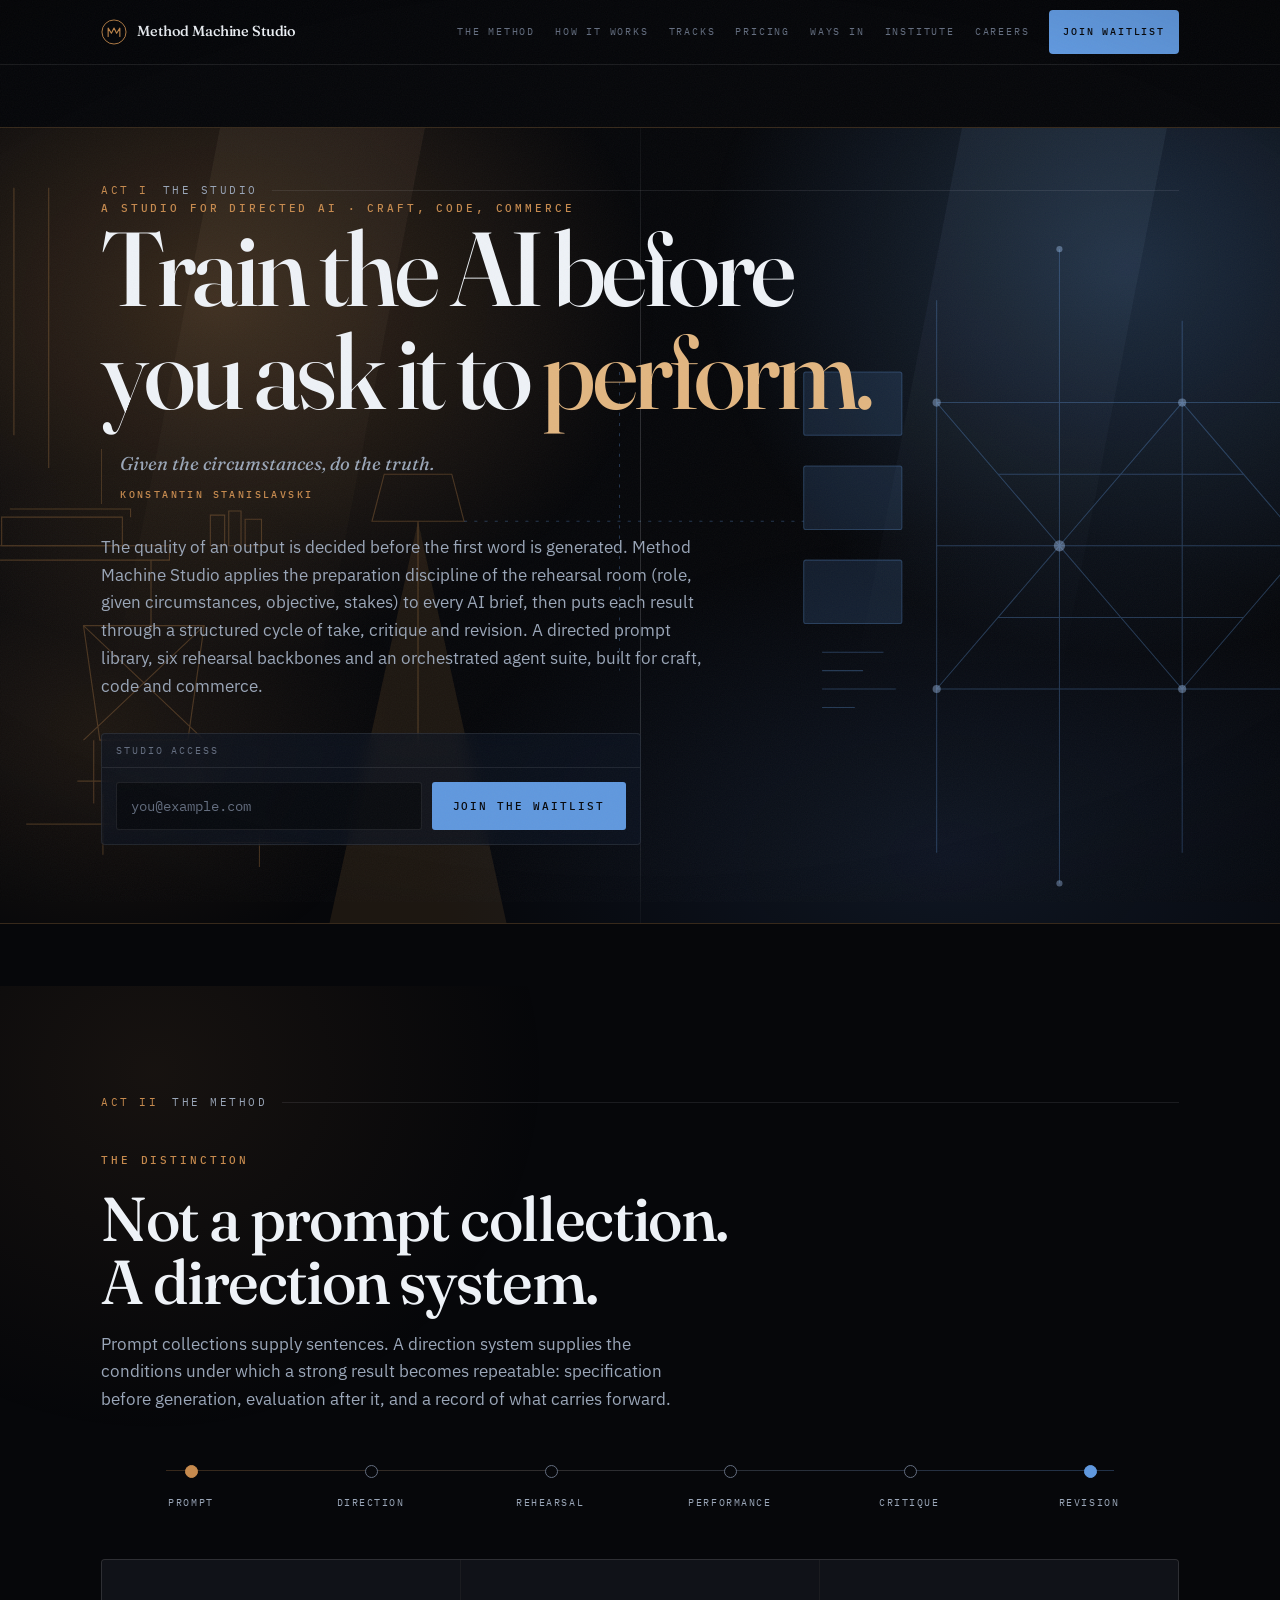
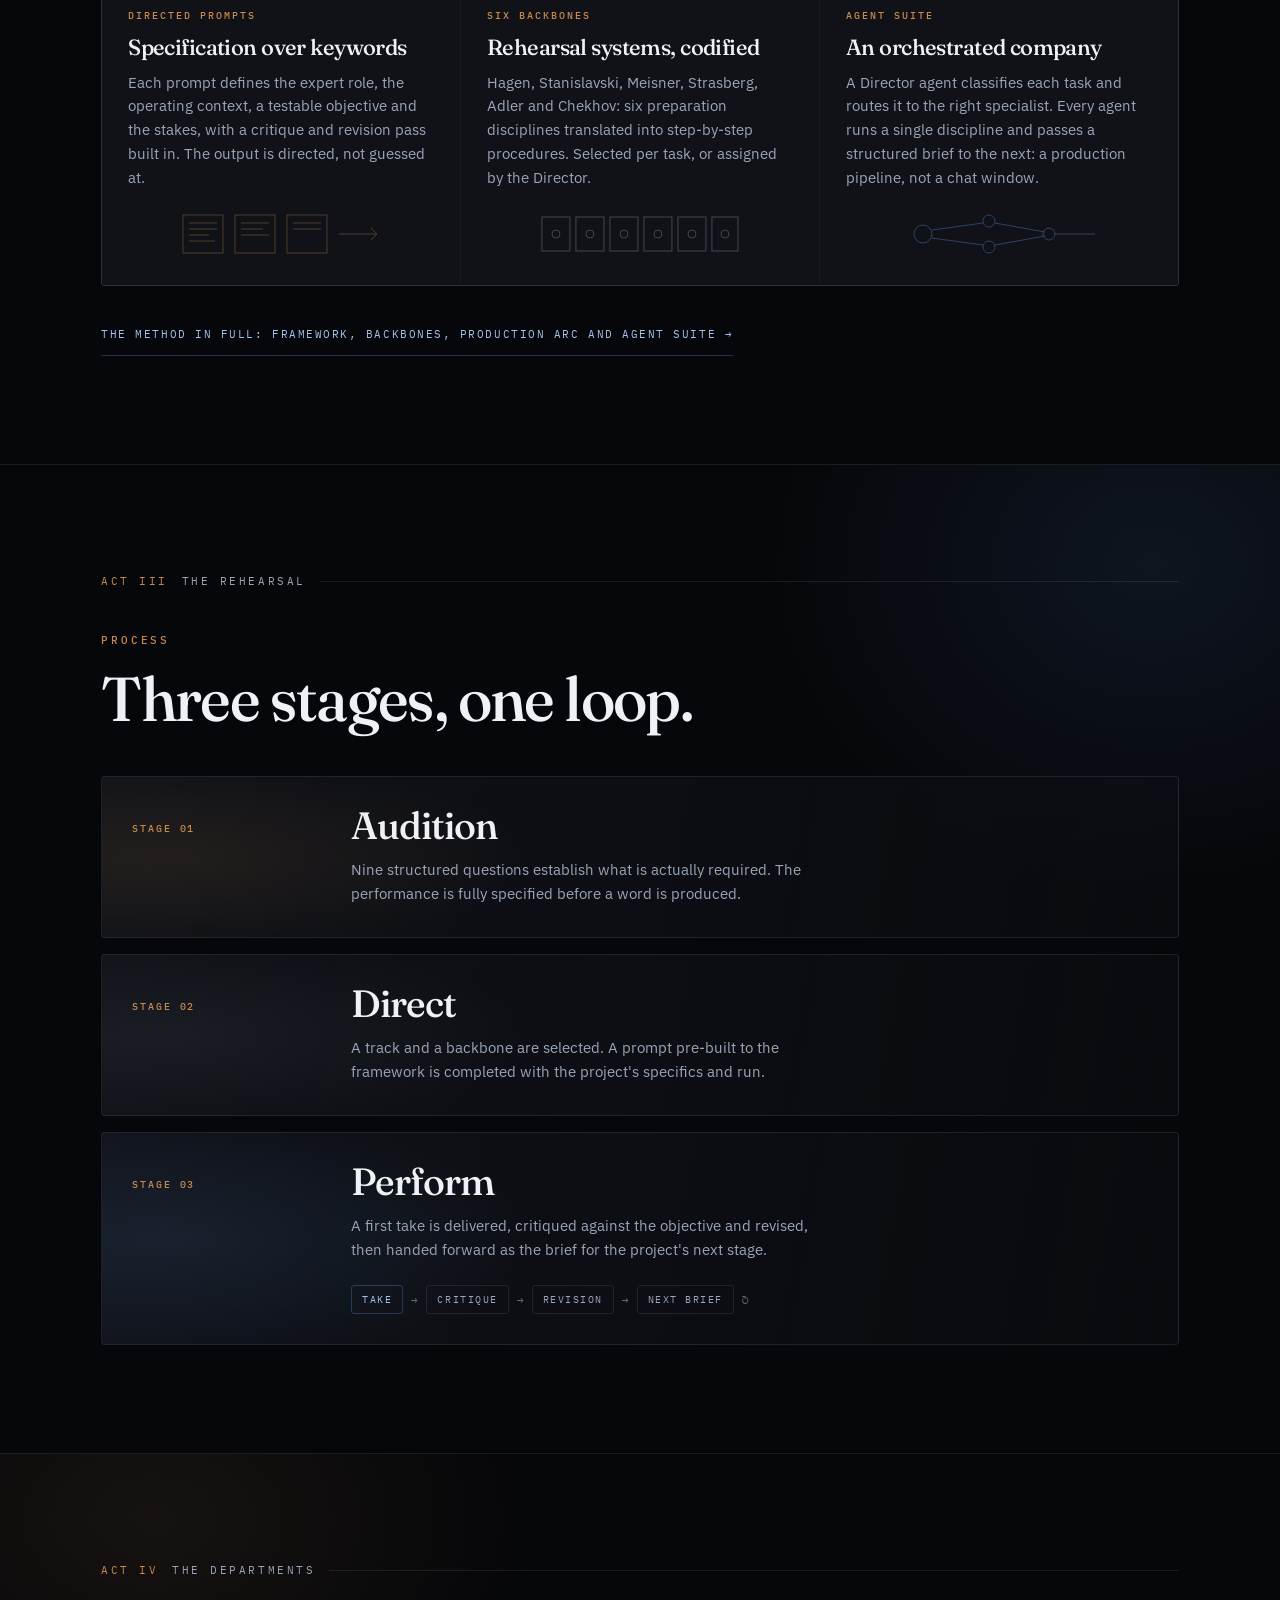
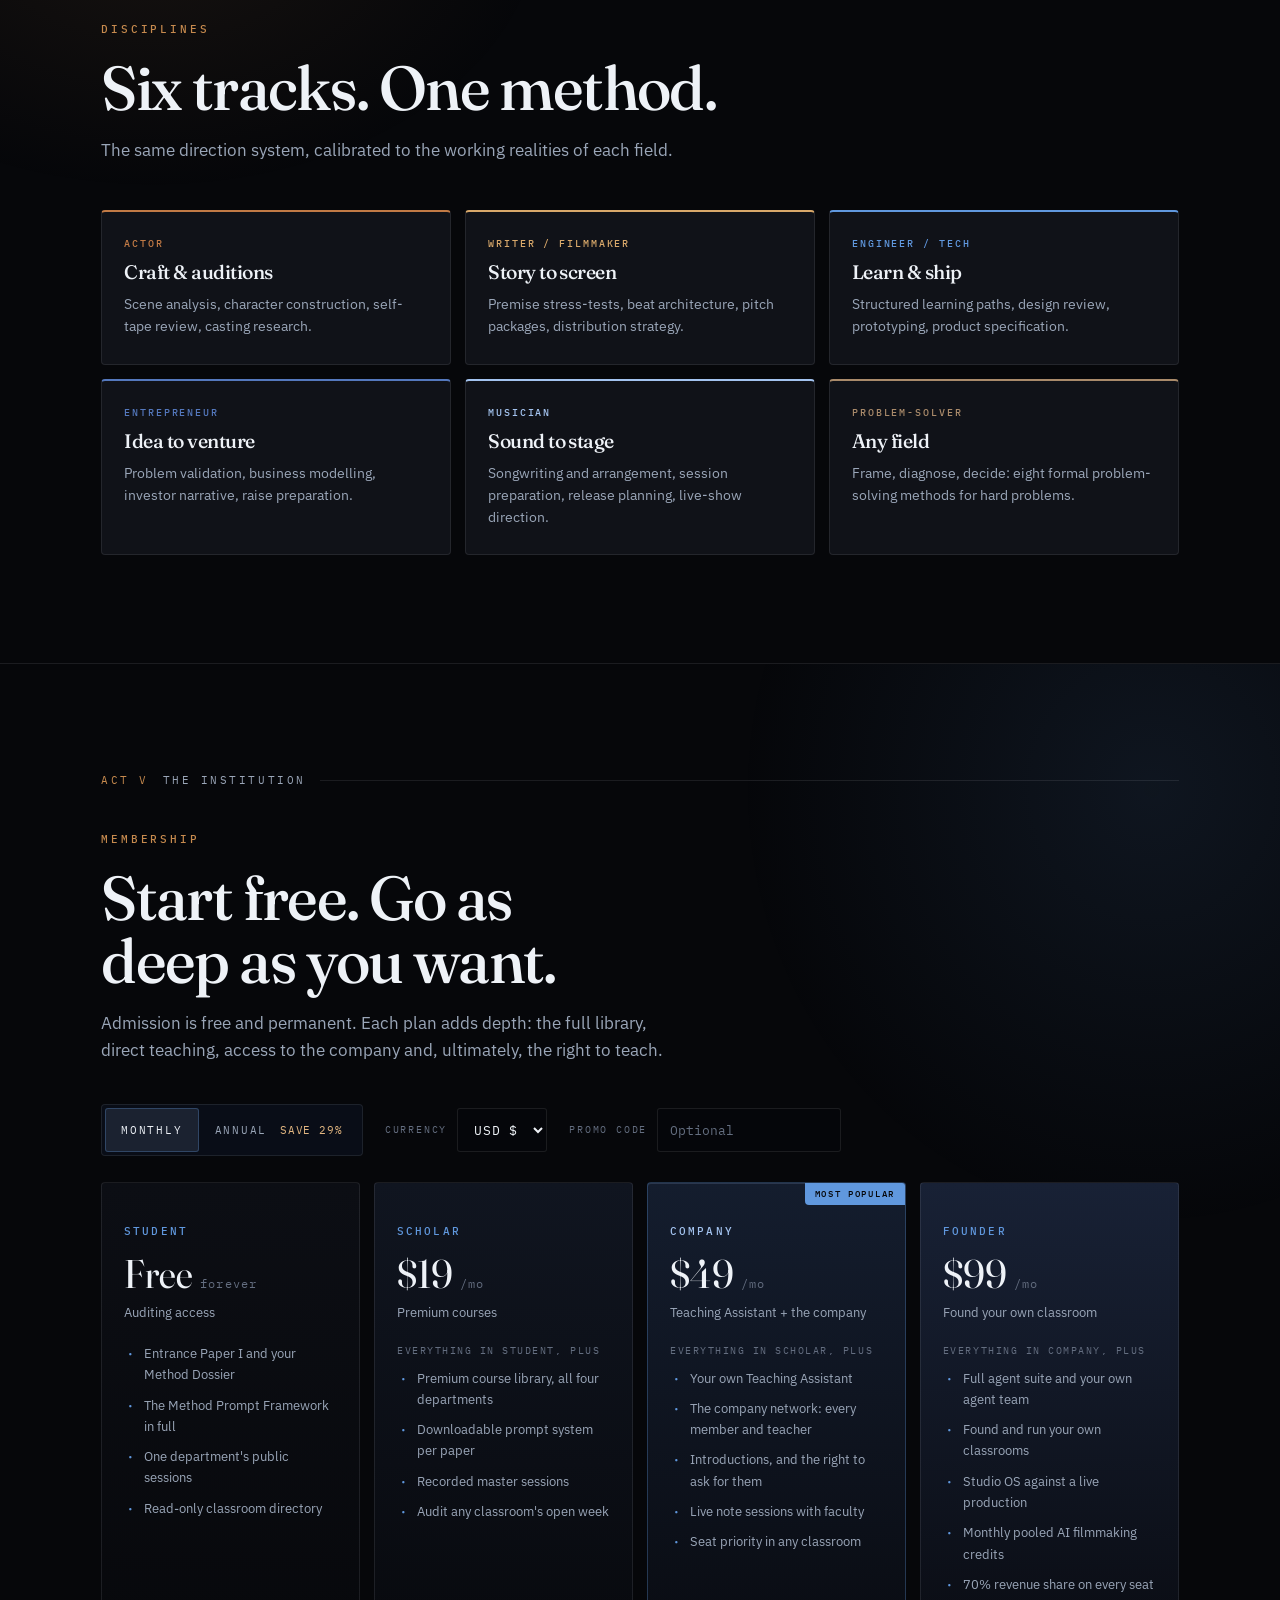
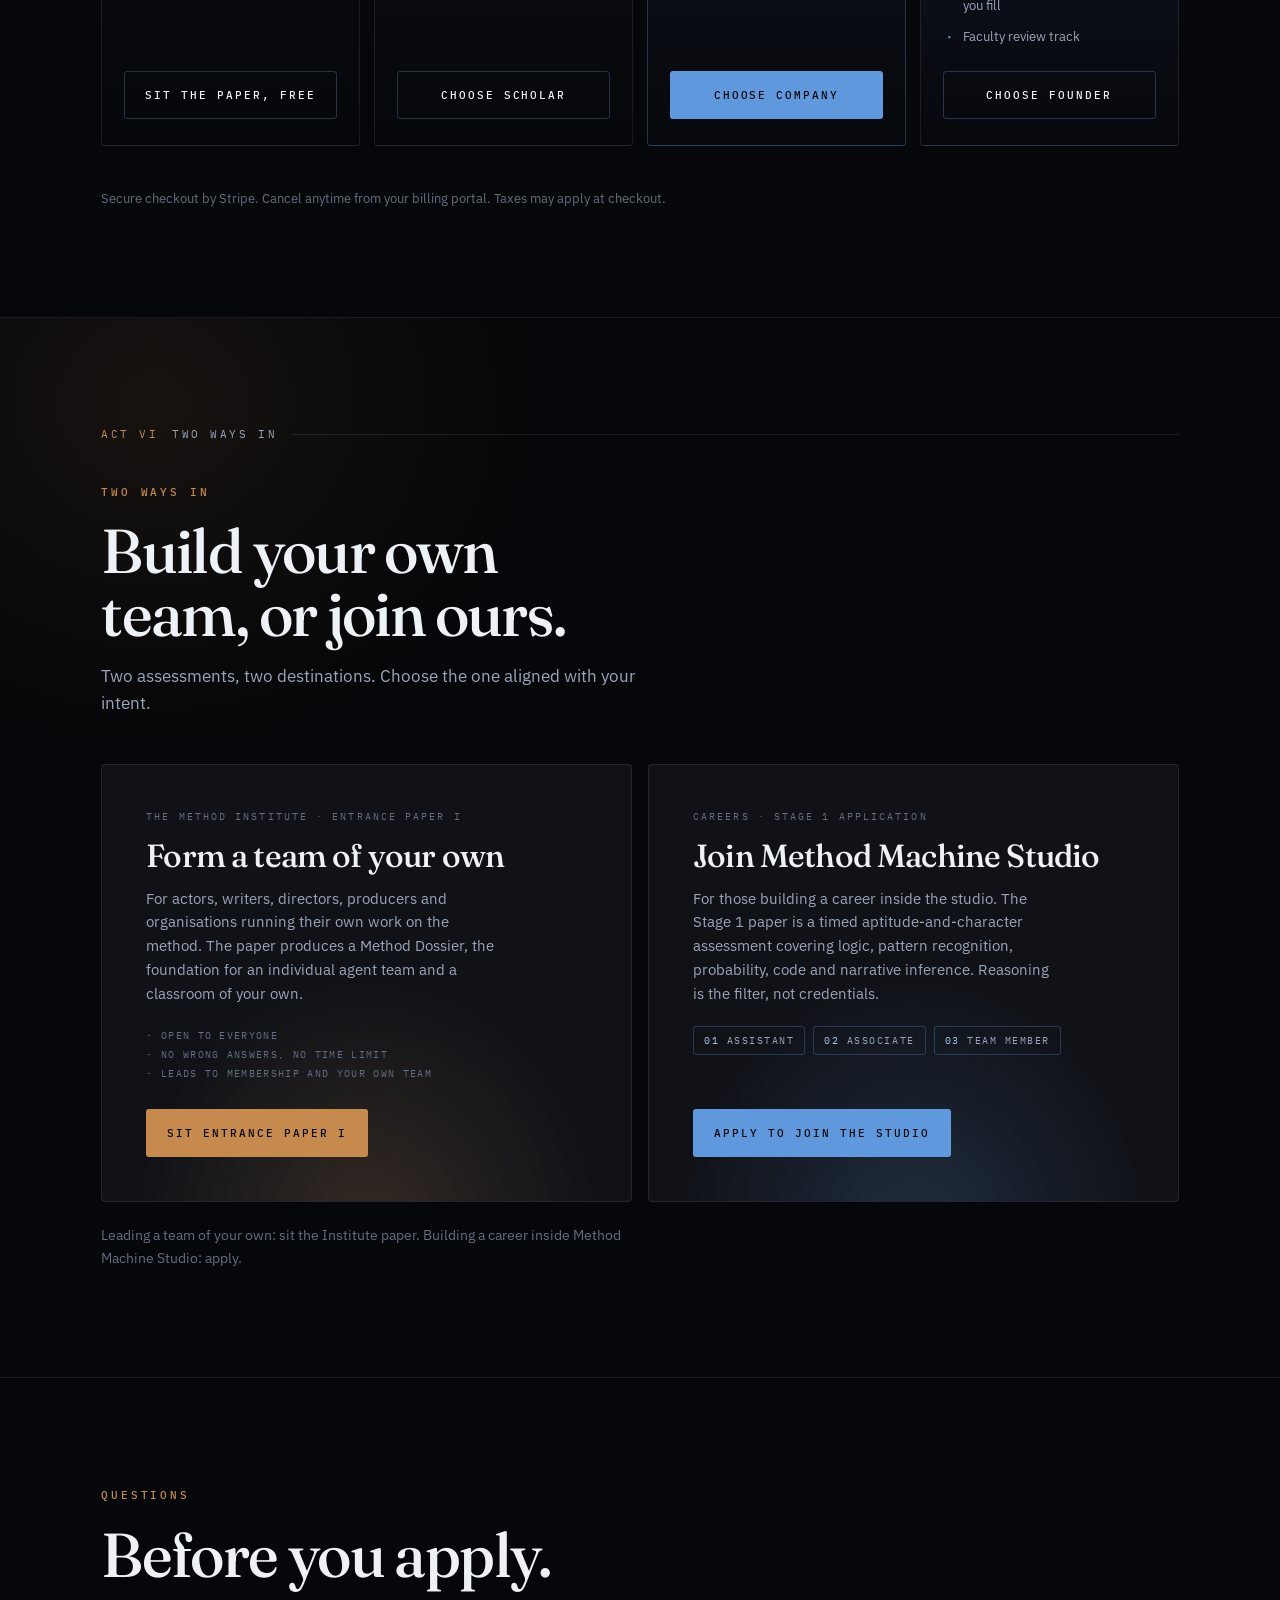
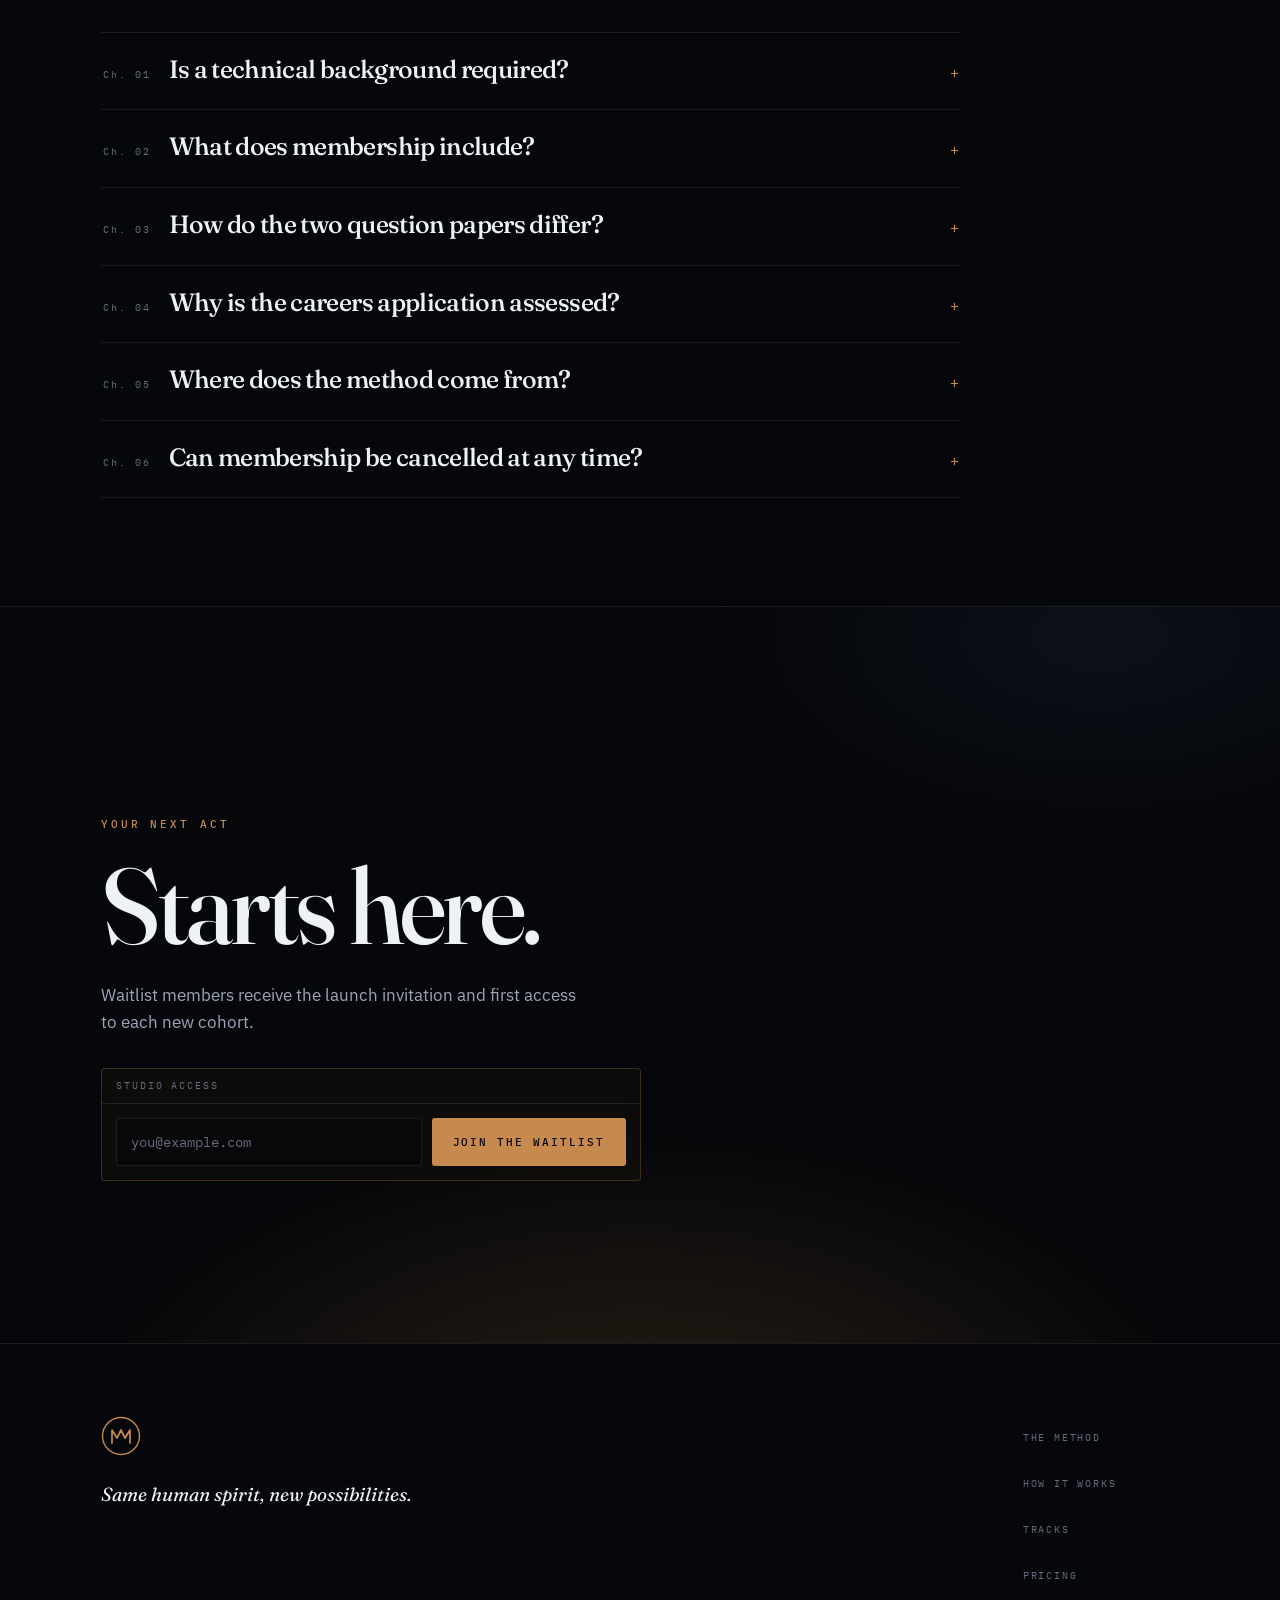
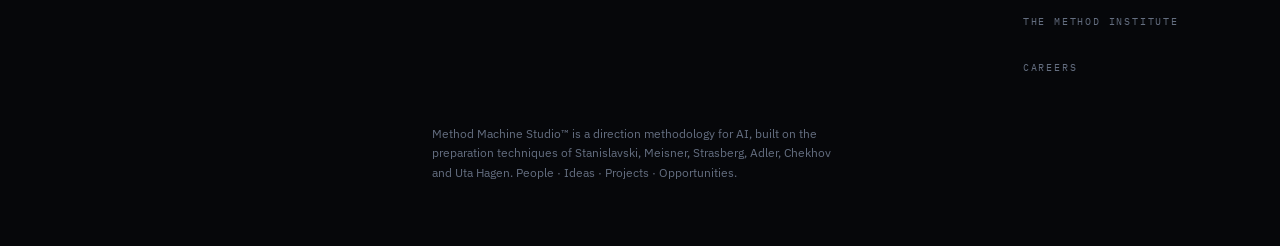
==== commit af52c1b7: "Add a Musician track Landing page and /method now list six tracks: Musician (songwriting and arrange" ====
--- a/public/index.html
+++ b/public/index.html
@@ -22,7 +22,7 @@
     --blue:#6098de; --blue-hi:#a3c3ef; --blue-deep:#3f66aa;
     --amber:#c68a4e; --amber-hi:#e2b681;
     --hair:rgba(238,242,247,0.09); --hair-blue:rgba(96,152,222,0.30); --hair-amber:rgba(198,138,78,0.26);
-    --actor:#c17a45; --writer:#d8a86a; --engineer:#6098de; --founder:#5478bd; --solver:#a98a6a;
+    --actor:#c17a45; --writer:#d8a86a; --engineer:#6098de; --founder:#5478bd; --solver:#a98a6a; --musician:#a3c3ef;
     --maxw:1180px; --gut:clamp(18px,4vw,52px);
     --f-disp:"Fraunces",Georgia,"Times New Roman",serif;
     --f-body:"IBM Plex Sans",system-ui,-apple-system,sans-serif;
@@ -180,7 +180,9 @@
   .loop em{font-style:normal; color:var(--silver-dim); font-family:var(--f-mono); font-size:11px}
 
   /* ---- departments (act IV) ---- */
-  .depts{margin-top:46px; display:grid; grid-template-columns:repeat(auto-fit,minmax(206px,1fr)); gap:14px}
+  .depts{margin-top:46px; display:grid; grid-template-columns:repeat(3,1fr); gap:14px}
+  @media (max-width:940px){ .depts{grid-template-columns:repeat(2,1fr)} }
+  @media (max-width:560px){ .depts{grid-template-columns:1fr} }
   .dept{padding:24px 22px 26px; border-radius:4px; background:var(--charcoal); border:1px solid var(--hair); border-top:2px solid var(--tc); position:relative; overflow:hidden; transition:background .5s ease}
   .dept::after{content:""; position:absolute; inset:0; pointer-events:none; opacity:0; transition:opacity .6s ease;
     background:radial-gradient(70% 60% at 50% 0%, color-mix(in srgb, var(--tc) 20%, transparent), transparent 70%)}
@@ -573,7 +575,7 @@
       <p class="slate rv"><span class="n">Act IV</span><span class="t">The Departments</span></p>
       <div class="act-head">
         <span class="eyebrow rv">Disciplines</span>
-        <h2 class="rv">Five tracks. One method.</h2>
+        <h2 class="rv">Six tracks. One method.</h2>
         <p class="rv">The same direction system, calibrated to the working realities of each field.</p>
       </div>
       <div class="depts">
@@ -592,6 +594,10 @@
         <div class="dept rv" style="--tc:var(--founder)">
           <div class="tk">Entrepreneur</div><h3>Idea to venture</h3>
           <p>Problem validation, business modelling, investor narrative, raise preparation.</p>
+        </div>
+        <div class="dept rv" style="--tc:var(--musician)">
+          <div class="tk">Musician</div><h3>Sound to stage</h3>
+          <p>Songwriting and arrangement, session preparation, release planning, live-show direction.</p>
         </div>
         <div class="dept rv" style="--tc:var(--solver)">
           <div class="tk">Problem-Solver</div><h3>Any field</h3>
@@ -701,7 +707,7 @@
       <div class="notebook">
         <details>
           <summary><span class="ch">Ch. 01</span><h3>Is a technical background required?</h3><span class="pm">+</span></summary>
-          <p>No. The method is a direction procedure: nine structured questions and a set of backbones. Engineers, actors, writers, founders and problem-solvers each work from a track calibrated to their field.</p>
+          <p>No. The method is a direction procedure: nine structured questions and a set of backbones. Engineers, actors, writers, musicians, founders and problem-solvers each work from a track calibrated to their field.</p>
         </details>
         <details>
           <summary><span class="ch">Ch. 02</span><h3>What does membership include?</h3><span class="pm">+</span></summary>
